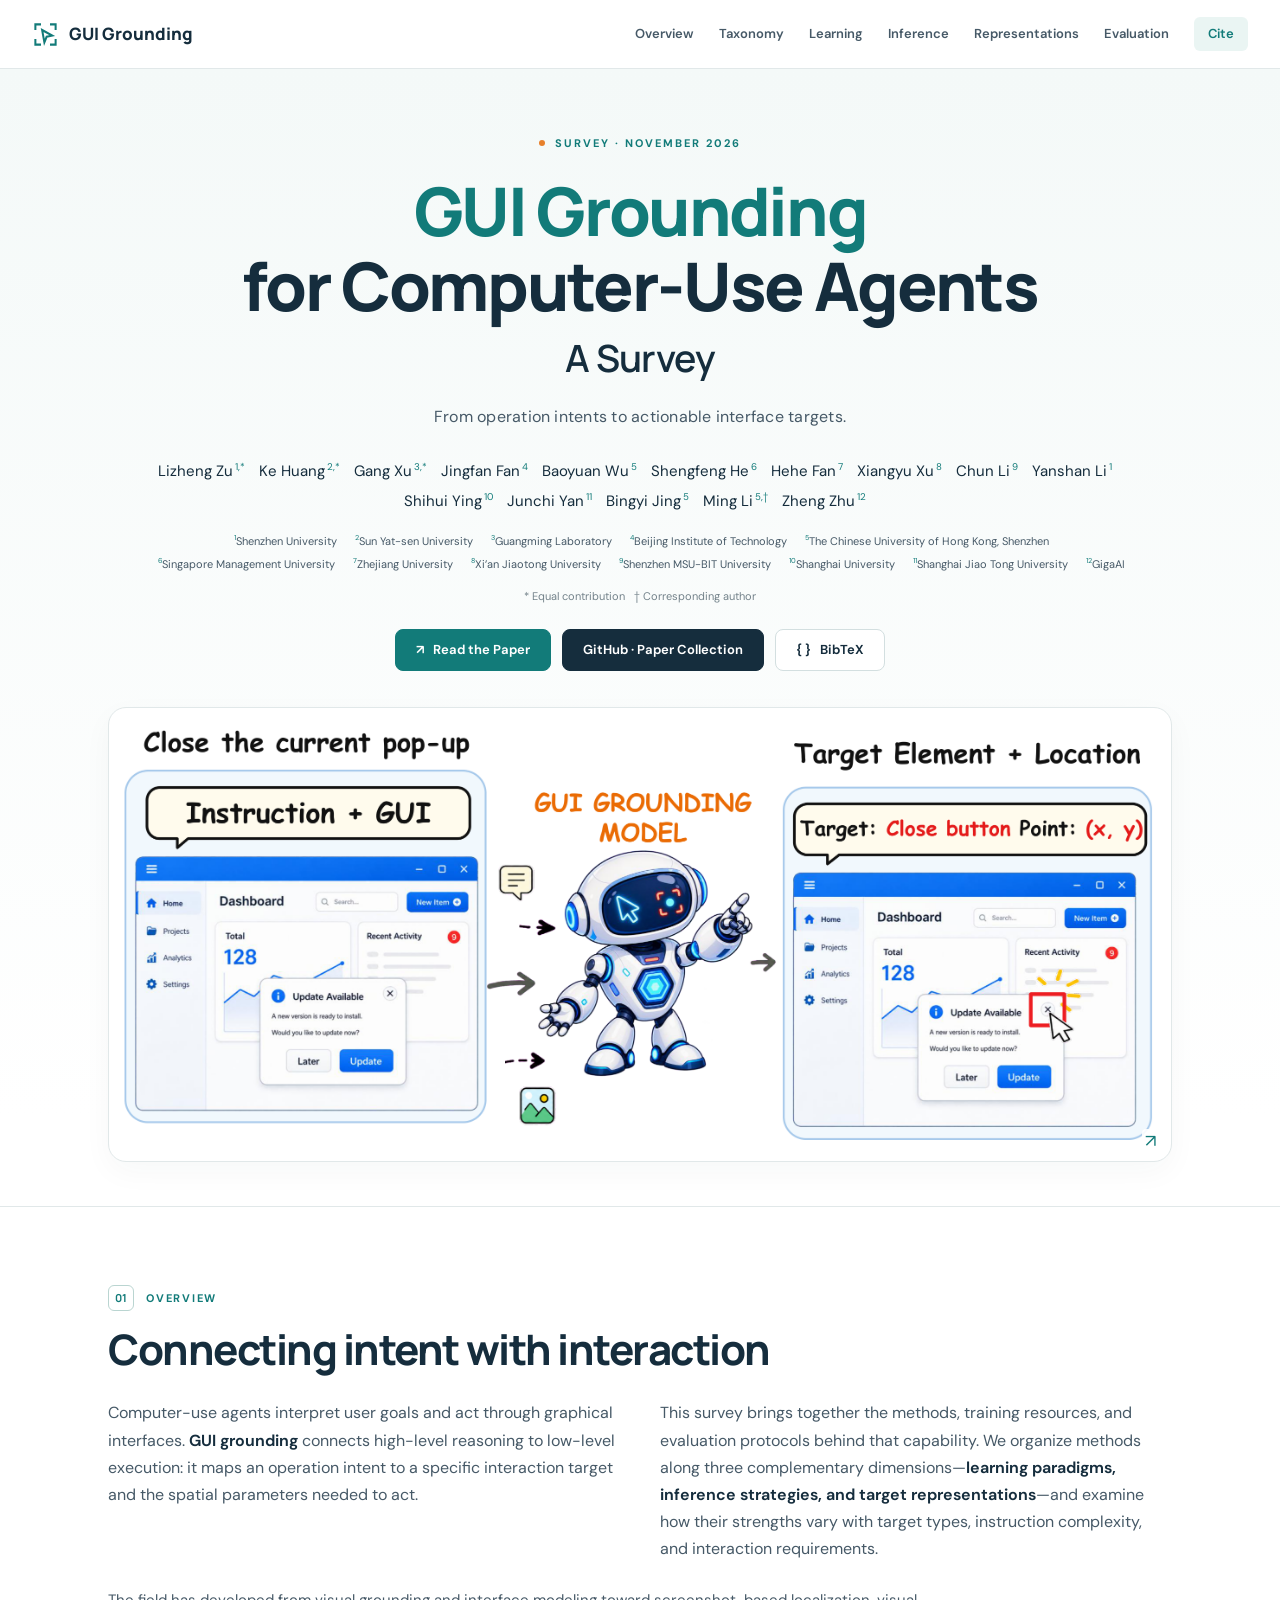
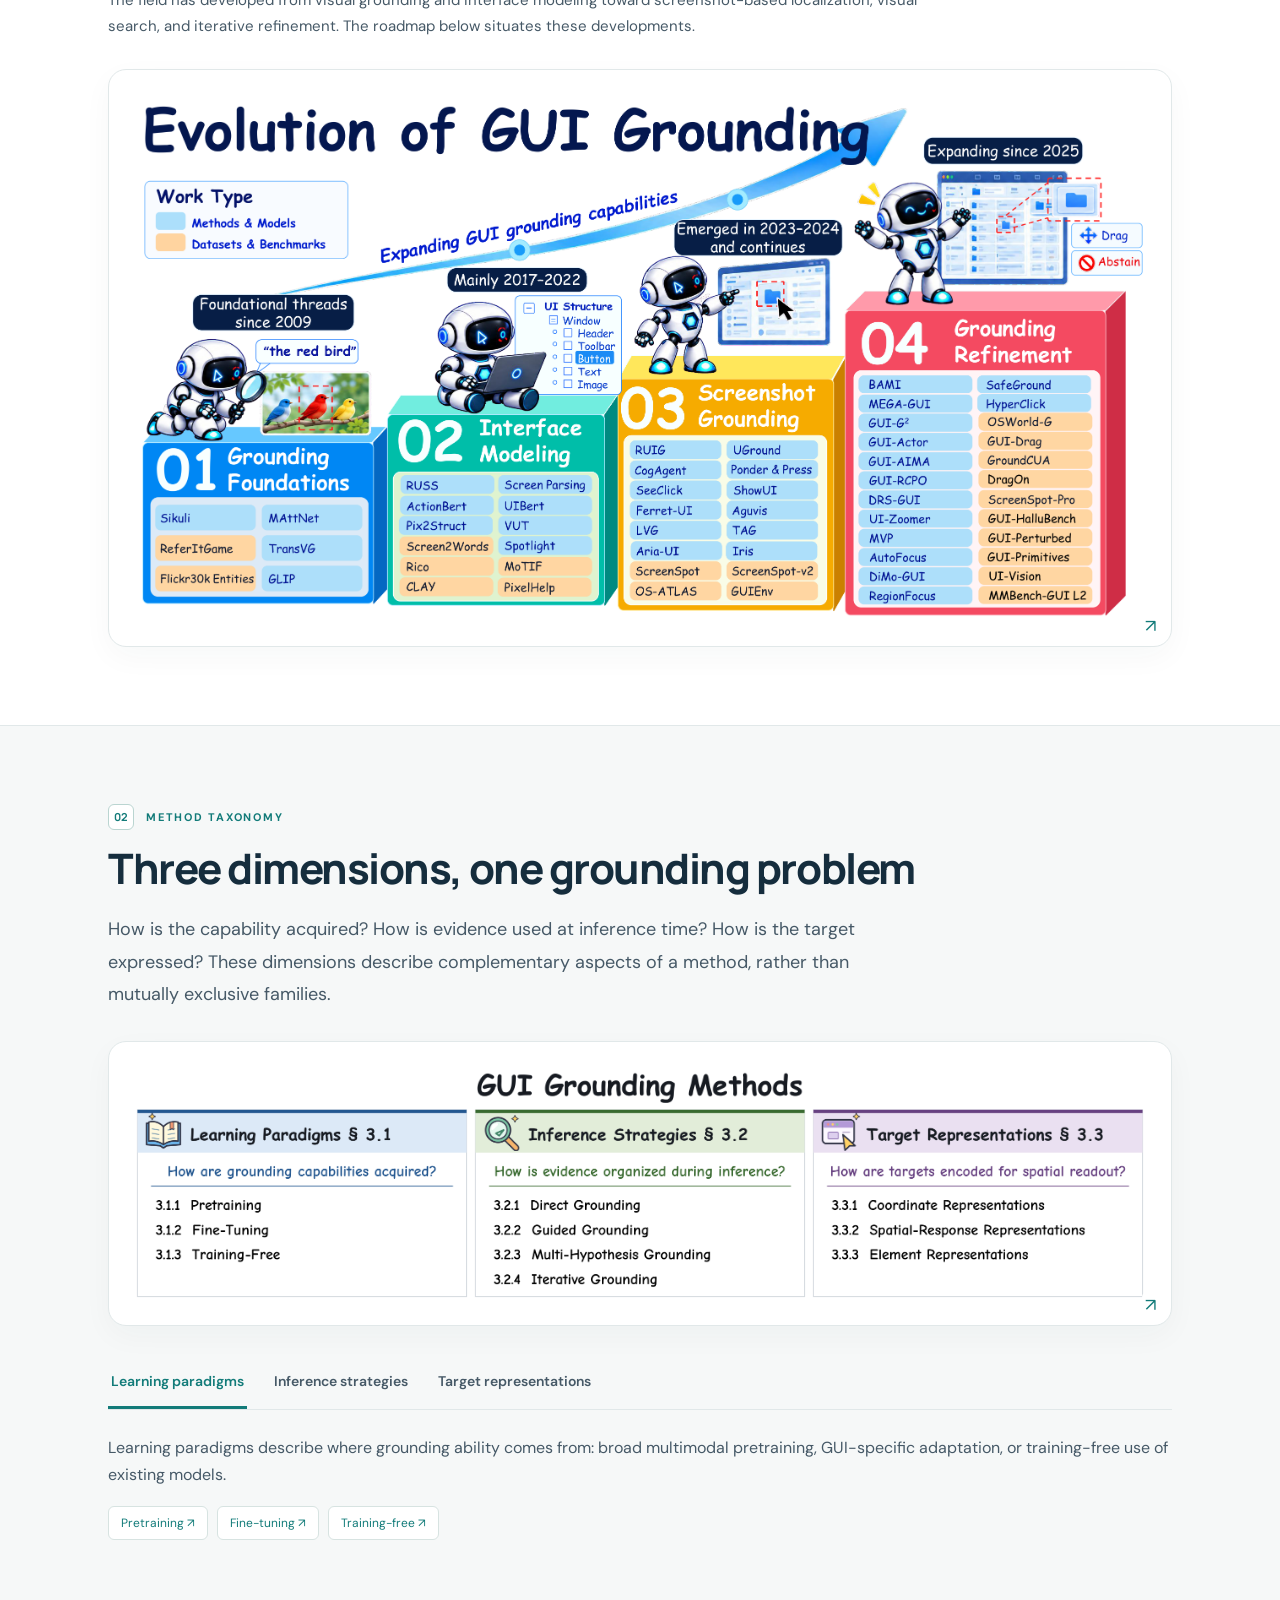
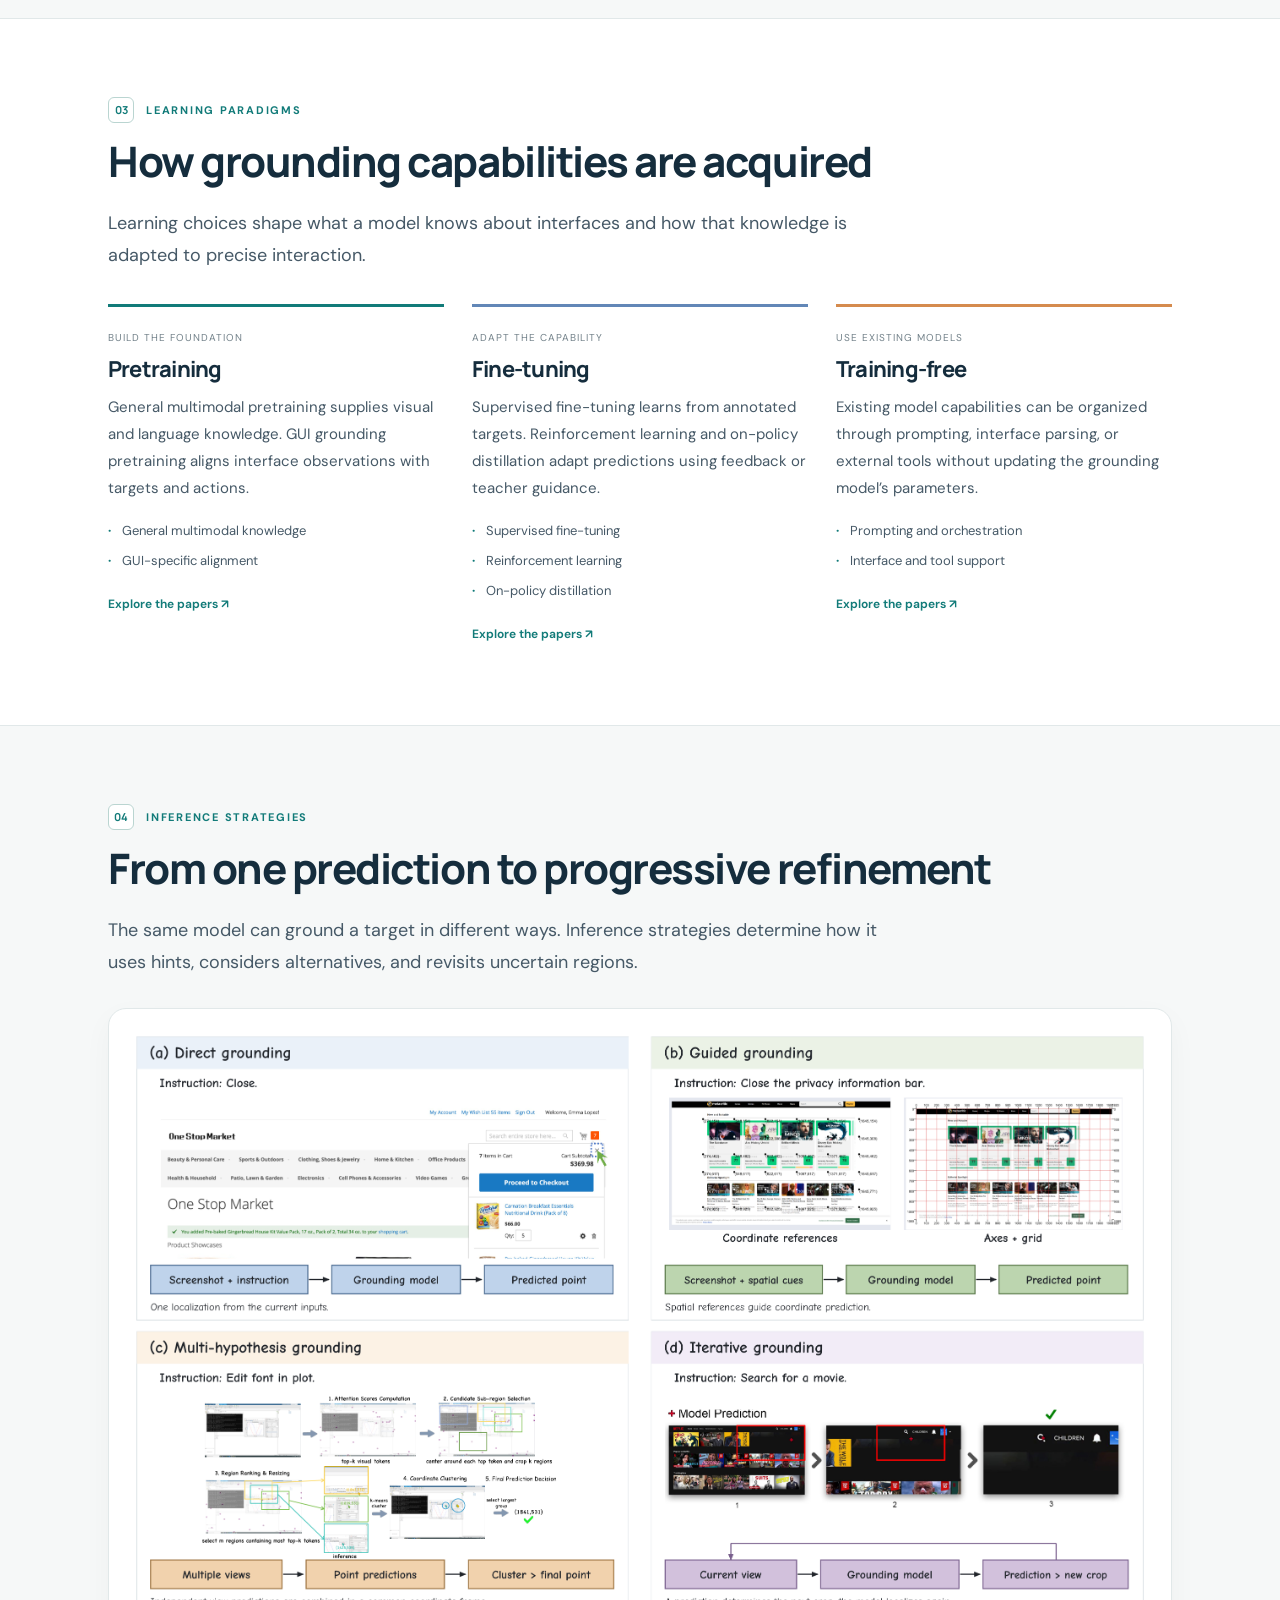
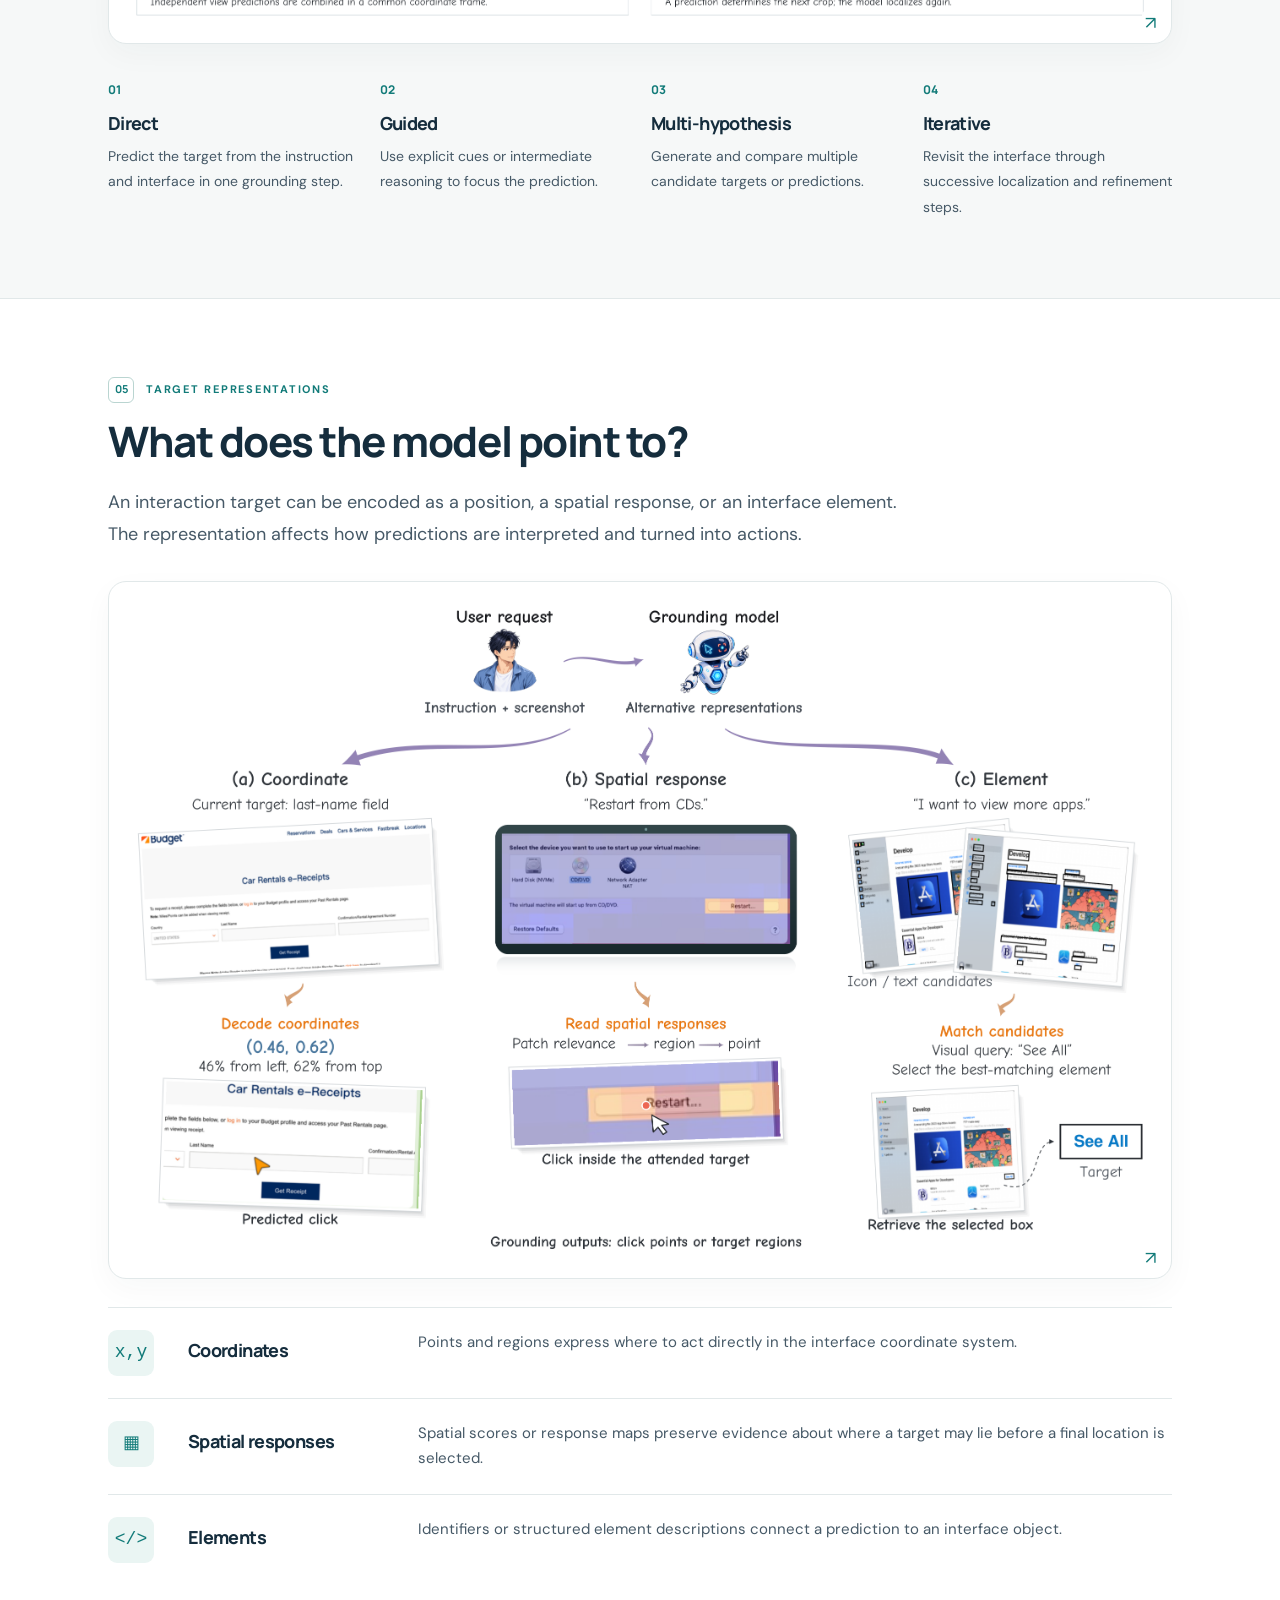
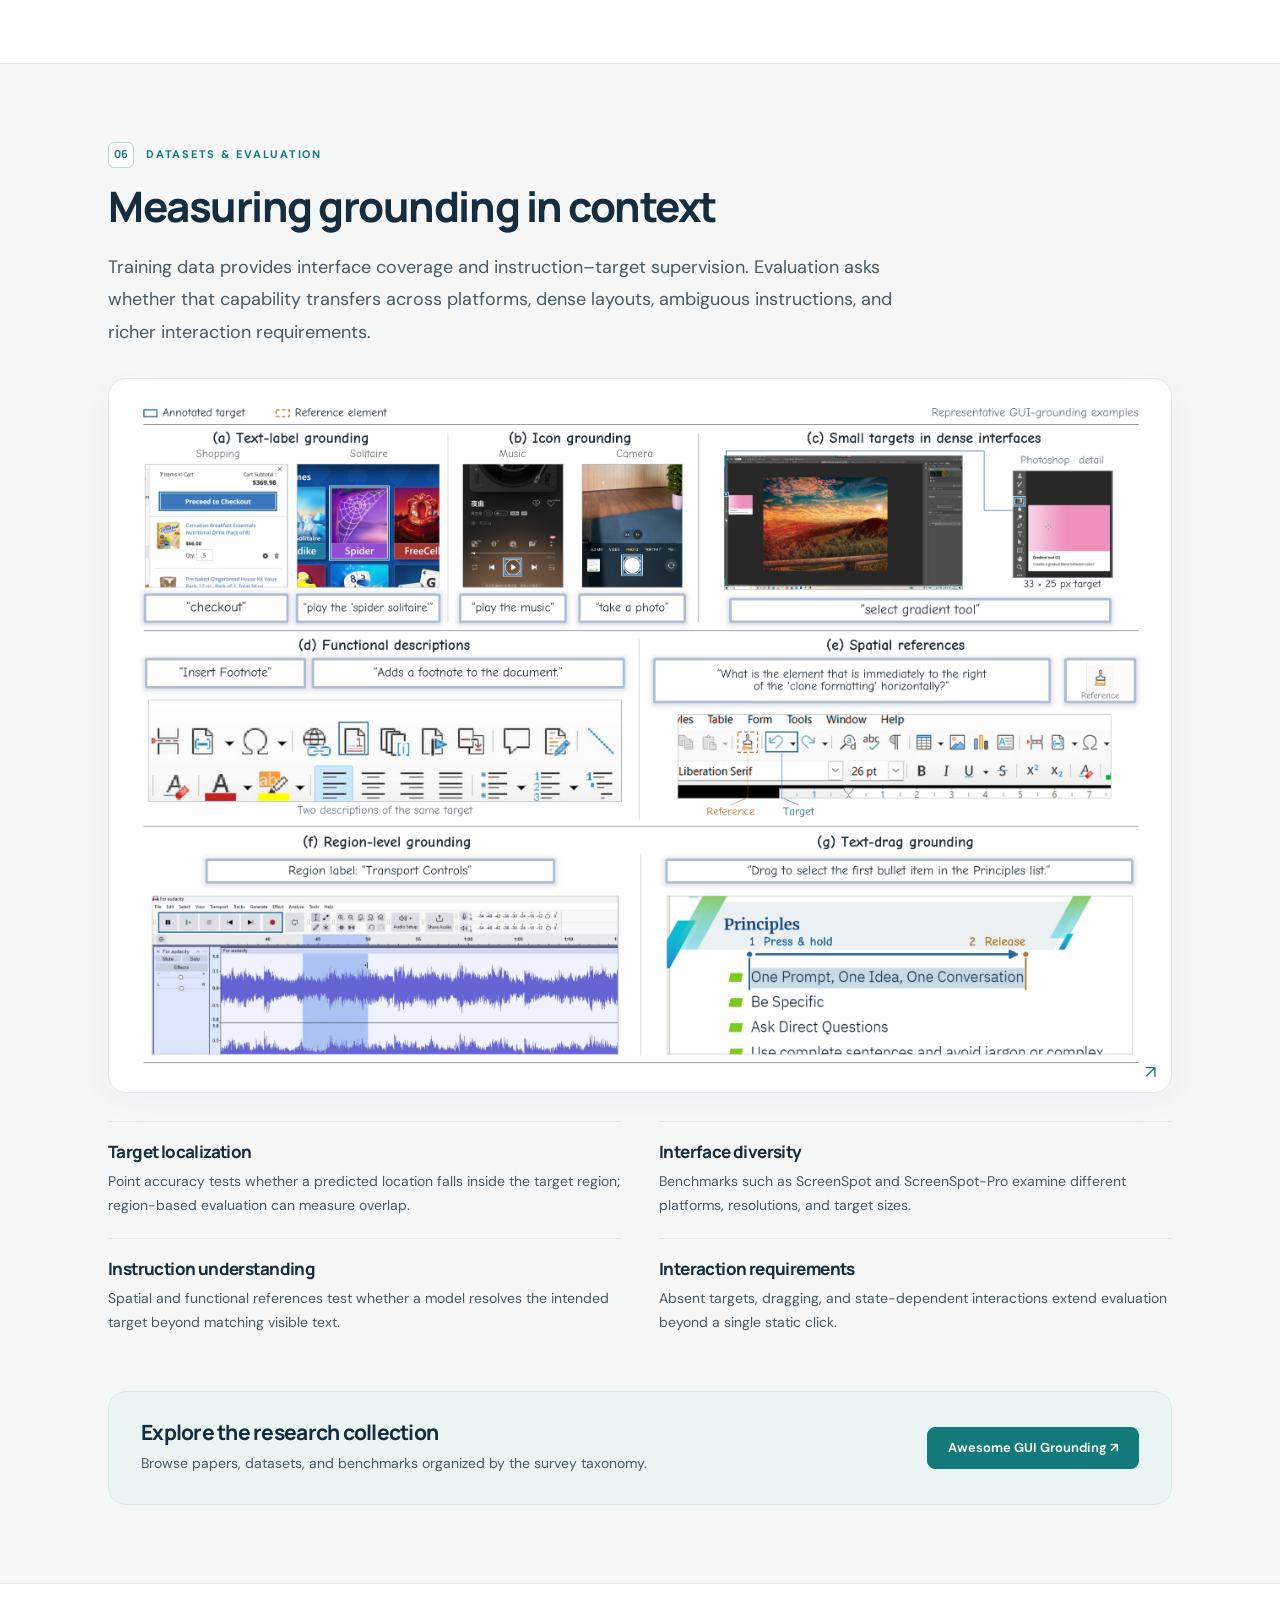
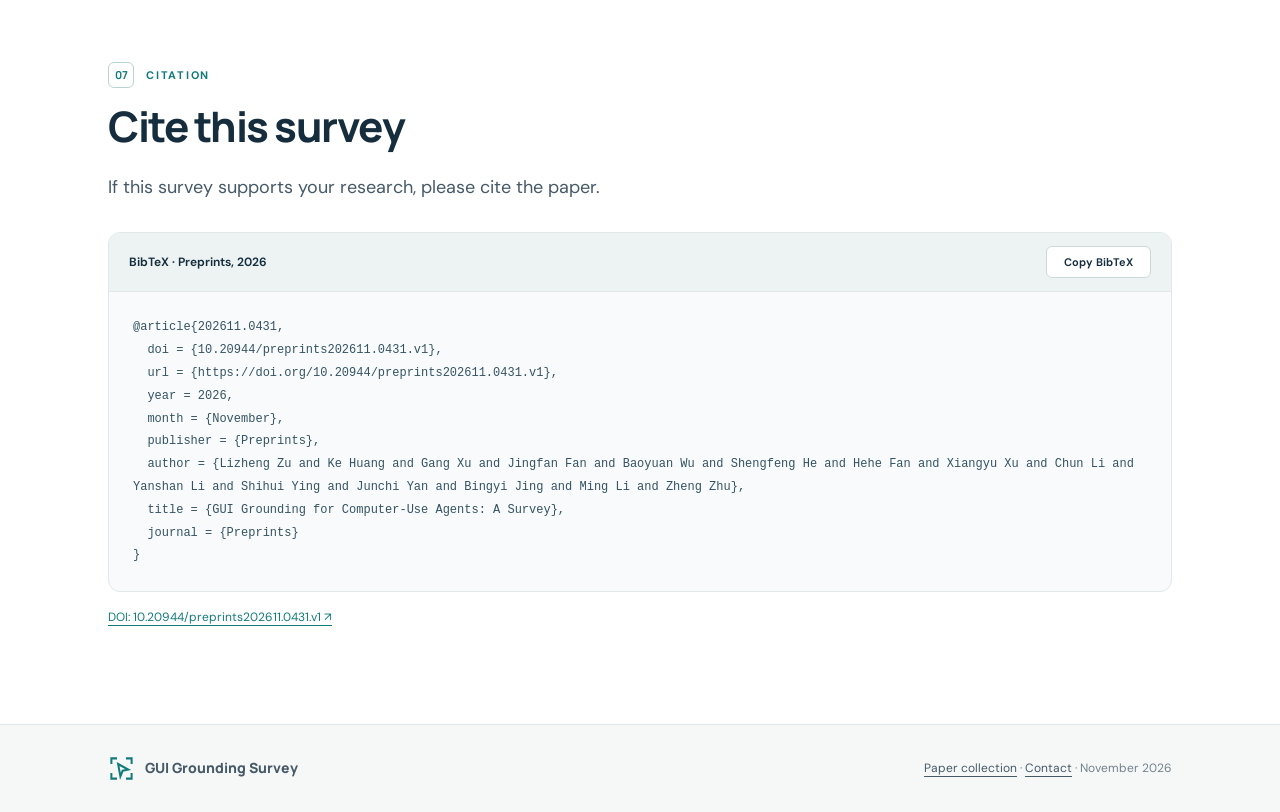
==== index.html @ 91436bd5 "Publish GUI Grounding Survey project website" ====
<!doctype html><html lang="en"><head><meta charset="utf-8"><meta name="viewport" content="width=device-width,initial-scale=1"><title>GUI Grounding for Computer-Use Agents: A Survey</title><meta name="description" content="A survey of GUI grounding: learning paradigms, inference strategies, target representations, datasets, and evaluation."><link rel="canonical" href="https://lz-zu.github.io/gui-grounding/"><meta property="og:title" content="GUI Grounding for Computer-Use Agents: A Survey"><meta property="og:description" content="A survey of GUI grounding: learning paradigms, inference strategies, target representations, datasets, and evaluation."><meta property="og:type" content="website"><meta property="og:url" content="https://lz-zu.github.io/gui-grounding/"><meta property="og:image" content="https://lz-zu.github.io/gui-grounding/assets/overview.png"><meta name="twitter:card" content="summary_large_image"><meta name="theme-color" content="#127b79"><link rel="icon" href="assets/favicon.svg" type="image/svg+xml"><link rel="stylesheet" href="styles.css"><script src="site.js" defer></script></head><body><a class="skip" href="#overview">Skip to content</a><header class="site-header"><div class="nav-wrap"><a class="brand" href="#top"><svg viewBox="0 0 24 24" fill="none" stroke="currentColor" stroke-width="1.8" aria-hidden="true"><path d="M8 3H3v5m13-5h5v5M3 16v5h5m13-5v5h-5"/><path d="m9 8 9 5-5 1-2 5Z"/></svg>GUI Grounding</a><button class="menu-toggle" type="button" aria-label="Open navigation" aria-expanded="false" aria-controls="navigation">☰</button><nav class="nav-links" id="navigation" aria-label="Main navigation"><a href="#overview">Overview</a><a href="#taxonomy">Taxonomy</a><a href="#learning">Learning</a><a href="#inference">Inference</a><a href="#representations">Representations</a><a href="#evaluation">Evaluation</a><a href="#citation" class="cite-link">Cite</a></nav></div></header><main id="top"><section class="hero"><div class="wrap"><div class="eyebrow">Survey · November 2026</div><h1><span class="title-accent">GUI Grounding</span><br>for Computer-Use Agents<span class="survey-line">A Survey</span></h1><p class="subtitle">From operation intents to actionable interface targets.</p><div class="authors"><span class="author">Lizheng Zu<sup>1,*</sup></span> <span class="author">Ke Huang<sup>2,*</sup></span> <span class="author">Gang Xu<sup>3,*</sup></span> <span class="author">Jingfan Fan<sup>4</sup></span> <span class="author">Baoyuan Wu<sup>5</sup></span> <span class="author">Shengfeng He<sup>6</sup></span> <span class="author">Hehe Fan<sup>7</sup></span> <span class="author">Xiangyu Xu<sup>8</sup></span> <span class="author">Chun Li<sup>9</sup></span> <span class="author">Yanshan Li<sup>1</sup></span> <span class="author">Shihui Ying<sup>10</sup></span> <span class="author">Junchi Yan<sup>11</sup></span> <span class="author">Bingyi Jing<sup>5</sup></span> <span class="author">Ming Li<sup>5,†</sup></span> <span class="author">Zheng Zhu<sup>12</sup></span></div><div class="affiliations"><span><sup>1</sup>Shenzhen University</span><span><sup>2</sup>Sun Yat-sen University</span><span><sup>3</sup>Guangming Laboratory</span><span><sup>4</sup>Beijing Institute of Technology</span><span><sup>5</sup>The Chinese University of Hong Kong, Shenzhen</span><span><sup>6</sup>Singapore Management University</span><span><sup>7</sup>Zhejiang University</span><span><sup>8</sup>Xi’an Jiaotong University</span><span><sup>9</sup>Shenzhen MSU-BIT University</span><span><sup>10</sup>Shanghai University</span><span><sup>11</sup>Shanghai Jiao Tong University</span><span><sup>12</sup>GigaAI</span></div><p class="author-notes">* Equal contribution &nbsp; † Corresponding author</p><div class="actions"><a class="button primary" href="paper.html">↗ &nbsp; Read the Paper</a><a class="button" href="https://github.com/OmniAI-Lab-CUHKSZ/Awesome-GUI-Grounding">GitHub · Paper Collection</a><a class="button secondary" href="#citation">{ } &nbsp; BibTeX</a></div><div class="hero-figure"><button class="figure-button" type="button" data-label="What is GUI grounding?" aria-label="Enlarge: What is GUI grounding?"><img src="assets/overview.png" alt="An instruction and a GUI screenshot enter a grounding model, which identifies the close button and predicts its location." width="2400" height="977" fetchpriority="high"></button></div></div></section><section class="section " id="overview"><div class="wrap"><div class="section-kicker"><span>01</span>Overview</div><h2>Connecting intent with interaction</h2><div class="abstract"><p>Computer-use agents interpret user goals and act through graphical interfaces. <strong>GUI grounding</strong> connects high-level reasoning to low-level execution: it maps an operation intent to a specific interaction target and the spatial parameters needed to act.</p><p>This survey brings together the methods, training resources, and evaluation protocols behind that capability. We organize methods along three complementary dimensions—<strong>learning paradigms, inference strategies, and target representations</strong>—and examine how their strengths vary with target types, instruction complexity, and interaction requirements.</p></div><p class="overview-note">The field has developed from visual grounding and interface modeling toward screenshot-based localization, visual search, and iterative refinement. The roadmap below situates these developments.</p><div class="figure"><button class="figure-button" type="button" data-label="Development of GUI grounding" aria-label="Enlarge: Development of GUI grounding"><img src="assets/history-roadmap.png" alt="A roadmap from visual grounding foundations and interface modeling to screenshot grounding and grounding refinement." width="2401" height="1249" loading="lazy"></button></div></div></section><section class="section wash" id="taxonomy"><div class="wrap"><div class="section-kicker"><span>02</span>Method taxonomy</div><h2>Three dimensions, one grounding problem</h2><p class="lead">How is the capability acquired? How is evidence used at inference time? How is the target expressed? These dimensions describe complementary aspects of a method, rather than mutually exclusive families.</p><div class="figure"><button class="figure-button" type="button" data-label="The three-dimensional method taxonomy" aria-label="Enlarge: The three-dimensional method taxonomy"><img src="assets/method-framework.png" alt="The survey framework groups GUI grounding by learning paradigms, inference strategies, and target representations." width="2400" height="557" loading="lazy"></button></div><div class="taxonomy-controls" role="tablist" aria-label="Explore the taxonomy"><button class="taxonomy-tab" type="button" role="tab" id="tab-learn" aria-controls="panel-learn" aria-selected="true" tabindex="0">Learning paradigms</button><button class="taxonomy-tab" type="button" role="tab" id="tab-infer" aria-controls="panel-infer" aria-selected="false" tabindex="-1">Inference strategies</button><button class="taxonomy-tab" type="button" role="tab" id="tab-target" aria-controls="panel-target" aria-selected="false" tabindex="-1">Target representations</button></div><div class="taxonomy-panel" id="panel-learn" role="tabpanel" aria-labelledby="tab-learn" tabindex="0"><p>Learning paradigms describe where grounding ability comes from: broad multimodal pretraining, GUI-specific adaptation, or training-free use of existing models.</p><div class="category-links"><a href="#learning">Pretraining ↗</a><a href="#learning">Fine-tuning ↗</a><a href="#learning">Training-free ↗</a></div></div><div class="taxonomy-panel" id="panel-infer" role="tabpanel" aria-labelledby="tab-infer" tabindex="0" hidden><p>Inference strategies describe how a model organizes evidence and search, from a single prediction to guided reasoning, competing candidates, and repeated refinement.</p><div class="category-links"><a href="#inference">Direct ↗</a><a href="#inference">Guided ↗</a><a href="#inference">Multi-hypothesis ↗</a><a href="#inference">Iterative ↗</a></div></div><div class="taxonomy-panel" id="panel-target" role="tabpanel" aria-labelledby="tab-target" tabindex="0" hidden><p>Target representations describe the form of the result: explicit coordinates, spatial responses over the interface, or identifiable interface elements.</p><div class="category-links"><a href="#representations">Coordinates ↗</a><a href="#representations">Spatial responses ↗</a><a href="#representations">Elements ↗</a></div></div></div></section><section class="section " id="learning"><div class="wrap"><div class="section-kicker"><span>03</span>Learning paradigms</div><h2>How grounding capabilities are acquired</h2><p class="lead">Learning choices shape what a model knows about interfaces and how that knowledge is adapted to precise interaction.</p><div class="learning-grid"><article class="learning-column"><div class="micro">Build the foundation</div><h3>Pretraining</h3><p>General multimodal pretraining supplies visual and language knowledge. GUI grounding pretraining aligns interface observations with targets and actions.</p><ul><li>General multimodal knowledge</li><li>GUI-specific alignment</li></ul><a href="https://github.com/OmniAI-Lab-CUHKSZ/Awesome-GUI-Grounding#gui-grounding-pretraining">Explore the papers ↗</a></article><article class="learning-column"><div class="micro">Adapt the capability</div><h3>Fine-tuning</h3><p>Supervised fine-tuning learns from annotated targets. Reinforcement learning and on-policy distillation adapt predictions using feedback or teacher guidance.</p><ul><li>Supervised fine-tuning</li><li>Reinforcement learning</li><li>On-policy distillation</li></ul><a href="https://github.com/OmniAI-Lab-CUHKSZ/Awesome-GUI-Grounding#supervised-fine-tuning">Explore the papers ↗</a></article><article class="learning-column"><div class="micro">Use existing models</div><h3>Training-free</h3><p>Existing model capabilities can be organized through prompting, interface parsing, or external tools without updating the grounding model’s parameters.</p><ul><li>Prompting and orchestration</li><li>Interface and tool support</li></ul><a href="https://github.com/OmniAI-Lab-CUHKSZ/Awesome-GUI-Grounding#training-free">Explore the papers ↗</a></article></div></div></section><section class="section wash" id="inference"><div class="wrap"><div class="section-kicker"><span>04</span>Inference strategies</div><h2>From one prediction to progressive refinement</h2><p class="lead">The same model can ground a target in different ways. Inference strategies determine how it uses hints, considers alternatives, and revisits uncertain regions.</p><div class="figure"><button class="figure-button" type="button" data-label="Four inference strategies" aria-label="Enlarge: Four inference strategies"><img src="assets/inference-strategies.png" alt="Illustrations of direct, guided, multi-hypothesis, and iterative GUI grounding." width="2401" height="1386" loading="lazy"></button></div><div class="strategy-list"><article class="strategy"><span class="number">01</span><h3>Direct</h3><p>Predict the target from the instruction and interface in one grounding step.</p></article><article class="strategy"><span class="number">02</span><h3>Guided</h3><p>Use explicit cues or intermediate reasoning to focus the prediction.</p></article><article class="strategy"><span class="number">03</span><h3>Multi-hypothesis</h3><p>Generate and compare multiple candidate targets or predictions.</p></article><article class="strategy"><span class="number">04</span><h3>Iterative</h3><p>Revisit the interface through successive localization and refinement steps.</p></article></div></div></section><section class="section " id="representations"><div class="wrap"><div class="section-kicker"><span>05</span>Target representations</div><h2>What does the model point to?</h2><p class="lead">An interaction target can be encoded as a position, a spatial response, or an interface element. The representation affects how predictions are interpreted and turned into actions.</p><div class="figure"><button class="figure-button" type="button" data-label="Three target representations" aria-label="Enlarge: Three target representations"><img src="assets/target-representations.png" alt="Coordinate representations, spatial-response representations, and element representations for GUI interaction targets." width="2401" height="1534" loading="lazy"></button></div><div class="representation-list"><article class="representation-row"><span class="symbol" aria-hidden="true">x,y</span><h3>Coordinates</h3><p>Points and regions express where to act directly in the interface coordinate system.</p></article><article class="representation-row"><span class="symbol" aria-hidden="true">▦</span><h3>Spatial responses</h3><p>Spatial scores or response maps preserve evidence about where a target may lie before a final location is selected.</p></article><article class="representation-row"><span class="symbol" aria-hidden="true">&lt;/&gt;</span><h3>Elements</h3><p>Identifiers or structured element descriptions connect a prediction to an interface object.</p></article></div></div></section><section class="section wash" id="evaluation"><div class="wrap"><div class="section-kicker"><span>06</span>Datasets & evaluation</div><h2>Measuring grounding in context</h2><p class="lead">Training data provides interface coverage and instruction–target supervision. Evaluation asks whether that capability transfers across platforms, dense layouts, ambiguous instructions, and richer interaction requirements.</p><div class="figure"><button class="figure-button" type="button" data-label="GUI grounding data and evaluation" aria-label="Enlarge: GUI grounding data and evaluation"><img src="assets/benchmarks.png" alt="An overview of GUI grounding datasets and benchmarks across interface platforms and evaluation tasks." width="2401" height="1574" loading="lazy"></button></div><div class="metrics"><article class="metric"><h3>Target localization</h3><p>Point accuracy tests whether a predicted location falls inside the target region; region-based evaluation can measure overlap.</p></article><article class="metric"><h3>Interface diversity</h3><p>Benchmarks such as ScreenSpot and ScreenSpot-Pro examine different platforms, resolutions, and target sizes.</p></article><article class="metric"><h3>Instruction understanding</h3><p>Spatial and functional references test whether a model resolves the intended target beyond matching visible text.</p></article><article class="metric"><h3>Interaction requirements</h3><p>Absent targets, dragging, and state-dependent interactions extend evaluation beyond a single static click.</p></article></div><div class="resource-strip"><div><h3>Explore the research collection</h3><p>Browse papers, datasets, and benchmarks organized by the survey taxonomy.</p></div><a class="button primary" href="https://github.com/OmniAI-Lab-CUHKSZ/Awesome-GUI-Grounding">Awesome GUI Grounding ↗</a></div></div></section><section class="section " id="citation"><div class="wrap"><div class="section-kicker"><span>07</span>Citation</div><h2>Cite this survey</h2><p class="lead">If this survey supports your research, please cite the paper.</p><div class="citation-box"><div class="citation-top"><span>BibTeX · Preprints, 2026</span><button class="copy-button" type="button" aria-live="polite">Copy BibTeX</button></div><pre id="bibtex">@article{202611.0431,
  doi = {10.20944/preprints202611.0431.v1},
  url = {https://doi.org/10.20944/preprints202611.0431.v1},
  year = 2026,
  month = {November},
  publisher = {Preprints},
  author = {Lizheng Zu and Ke Huang and Gang Xu and Jingfan Fan and Baoyuan Wu and Shengfeng He and Hehe Fan and Xiangyu Xu and Chun Li and Yanshan Li and Shihui Ying and Junchi Yan and Bingyi Jing and Ming Li and Zheng Zhu},
  title = {GUI Grounding for Computer-Use Agents: A Survey},
  journal = {Preprints}
}</pre></div><p class="citation-foot"><a href="https://doi.org/10.20944/preprints202611.0431.v1">DOI: 10.20944/preprints202611.0431.v1 ↗</a></p></div></section></main><footer class="site-footer"><div class="wrap footer-row"><a class="brand" href="#top"><svg viewBox="0 0 24 24" fill="none" stroke="currentColor" stroke-width="1.8" aria-hidden="true"><path d="M8 3H3v5m13-5h5v5M3 16v5h5m13-5v5h-5"/><path d="m9 8 9 5-5 1-2 5Z"/></svg>GUI Grounding Survey</a><p><a href="https://github.com/OmniAI-Lab-CUHKSZ/Awesome-GUI-Grounding">Paper collection</a> · <a href="mailto:minglisai@cuhk.edu.cn">Contact</a> · November 2026</p></div></footer><dialog class="lightbox" aria-labelledby="figure-label"><div class="lightbox-bar"><span class="lightbox-label" id="figure-label"></span><button class="lightbox-close" type="button" aria-label="Close figure">×</button></div><img alt=""></dialog></body></html>
---- styles.css ----
@import url('https://fonts.googleapis.com/css2?family=DM+Sans:wght@400;450;500;550;600;650;700&family=Manrope:wght@400;500;600;650;700;750;800&display=swap');
:root{--ink:#152d3d;--body:#465967;--muted:#73828a;--paper:#fff;--wash:#f6f8f8;--line:#e1e8e9;--teal:#127b79;--teal-light:#eaf5f3;--orange:#e7802b;--radius:18px;--max:1120px;font-family:'DM Sans',sans-serif;color:var(--ink);background:var(--paper);font-synthesis:none;scroll-behavior:smooth;scroll-padding-top:100px}
*{box-sizing:border-box}body{margin:0;font-size:17px;line-height:1.7}a{color:var(--teal);text-underline-offset:4px}a:hover{color:#0b5654}button,a,input{touch-action:manipulation}button{font:inherit;cursor:pointer}button:focus-visible,a:focus-visible,summary:focus-visible{outline:3px solid var(--orange);outline-offset:5px}img{max-width:100%;height:auto;display:block}h1,h2,h3,h4{font-family:Manrope,sans-serif;line-height:1.2;letter-spacing:-.035em;color:var(--ink);margin:0}h2{font-size:clamp(30px,3.5vw,42px);font-weight:750}h3{font-size:22px;font-weight:750}p{margin:0 0 18px}sup{font-size:.65em;vertical-align:super;color:var(--teal);margin-left:2px}.wrap{max-width:var(--max);margin:auto;padding-inline:28px}.skip{position:fixed;left:16px;top:-100px;z-index:100;background:white;padding:10px 18px}.skip:focus{top:16px}
.site-header{position:sticky;top:0;z-index:20;background:rgba(255,255,255,.96);border-bottom:1px solid var(--line);backdrop-filter:blur(14px)}.nav-wrap{display:flex;align-items:center;justify-content:space-between;gap:24px;max-width:1360px;margin:auto;padding:17px 32px}.brand{display:inline-flex;align-items:center;gap:10px;color:var(--ink);text-decoration:none;font-family:Manrope,sans-serif;font-weight:800;font-size:17px;white-space:nowrap}.brand svg{width:27px;height:27px;color:var(--teal)}.nav-links{display:flex;gap:25px;align-items:center}.nav-links a{text-decoration:none;font-size:13px;font-weight:600;color:var(--body)}.nav-links a:hover,.nav-links a[aria-current="location"]{color:var(--teal)}.nav-links .cite-link{background:var(--teal-light);padding:6px 14px;border-radius:6px}.menu-toggle{display:none;border:0;background:transparent;color:var(--ink);padding:6px 10px;font-size:22px}
.hero{text-align:center;padding:65px 0 44px;position:relative;background:linear-gradient(180deg,#f4f9f8 0%,white 92%)}.eyebrow{font-size:11px;letter-spacing:.18em;font-weight:700;text-transform:uppercase;color:var(--teal);display:flex;align-items:center;justify-content:center;gap:10px;margin-bottom:20px}.eyebrow:before{content:'';height:6px;width:6px;border-radius:50%;background:var(--orange)}h1{font-size:clamp(39px,5.6vw,67px);font-weight:800;max-width:1050px;margin:auto;line-height:1.13}h1 .title-accent{color:var(--teal)}h1 .survey-line{display:block;font-size:.56em;font-weight:600;letter-spacing:-.025em;margin-top:13px}.subtitle{color:var(--body);font-size:16px;margin:23px 0 26px;letter-spacing:.015em}.authors{max-width:1020px;margin:0 auto 15px;line-height:2;font-size:15px}.author{display:inline-block;white-space:nowrap;margin-right:10px}.author a{color:var(--ink);text-decoration:none;border-bottom:1px solid #b8d5d0}.affiliations{max-width:980px;margin:auto;display:flex;flex-wrap:wrap;justify-content:center;gap:2px 16px;font-size:11px;line-height:1.9;color:var(--body)}.affiliations span{white-space:nowrap}.author-notes{font-size:11px;color:var(--muted);margin:12px 0 24px}.actions{display:flex;flex-wrap:wrap;gap:11px;justify-content:center}.button{display:inline-flex;align-items:center;justify-content:center;gap:9px;text-decoration:none;font-size:13px;font-weight:650;padding:11px 20px;background:var(--ink);color:white;border:1px solid var(--ink);border-radius:8px;line-height:1.4;transition:background .15s,transform .15s}.button:hover{background:#25495e;color:white;transform:translateY(-2px)}.button.primary{background:var(--teal);border-color:var(--teal)}.button.primary:hover{background:#0b6260}.button.secondary{color:var(--ink);background:white;border-color:#d3dfe0}.button.secondary:hover{background:var(--wash)}.button svg{height:16px;width:16px}.hero-figure{margin:36px auto 0;max-width:1064px}.hero-figure .figure-button{padding:15px 12px}.figure-button{background:white;border:1px solid var(--line);border-radius:var(--radius);display:block;width:100%;padding:24px;position:relative;box-shadow:0 10px 30px rgba(17,47,57,.035);cursor:zoom-in}.figure-button:hover{border-color:#9fc8c3}.figure-button:after{content:'↗';position:absolute;bottom:8px;right:12px;font-size:18px;line-height:1;color:var(--teal);background:rgba(255,255,255,.9);border-radius:4px;padding:3px}.figure{margin:30px 0 0}.section{padding:78px 0;border-top:1px solid var(--line)}.section.wash{background:var(--wash)}.section-kicker{color:var(--teal);text-transform:uppercase;font-size:11px;letter-spacing:.16em;font-weight:700;display:flex;align-items:center;gap:12px;margin-bottom:13px}.section-kicker span{font-family:Manrope,sans-serif;border:1px solid #bad5d1;display:inline-flex;width:26px;height:26px;align-items:center;justify-content:center;border-radius:6px;letter-spacing:0;background:white}.lead{font-size:18px;line-height:1.8;color:var(--body);max-width:810px;margin-top:20px}.section-head{display:flex;justify-content:space-between;align-items:end;gap:28px}.section-head .text-link{white-space:nowrap;font-size:13px}.abstract{columns:2;column-gap:40px;color:var(--body);margin-top:25px;font-size:16px;text-align:left}.abstract p{margin:0 0 16px}.abstract strong{color:var(--ink);font-weight:650}.overview-note{color:var(--body);font-size:15px;margin-top:26px;max-width:830px}
.taxonomy-controls{display:flex;border-bottom:1px solid var(--line);margin-top:32px;gap:24px}.taxonomy-tab{font-size:14px;background:transparent;border:0;border-bottom:3px solid transparent;padding:12px 3px;color:var(--body);font-weight:600}.taxonomy-tab[aria-selected="true"]{color:var(--teal);border-color:var(--teal)}.taxonomy-panel{padding:24px 0 0}.taxonomy-panel[hidden]{display:none}.taxonomy-panel p{color:var(--body);font-size:16px}.category-links{display:flex;gap:9px;flex-wrap:wrap}.category-links a{border:1px solid #d7e3e1;border-radius:6px;background:white;padding:6px 12px;font-size:12px;text-decoration:none;color:var(--teal)}.category-links a:hover{background:var(--teal-light)}.learning-grid{display:grid;grid-template-columns:repeat(3,1fr);gap:28px;margin-top:32px}.learning-column{border-top:3px solid var(--teal);padding-top:22px}.learning-column:nth-child(2){border-color:#6287b7}.learning-column:nth-child(3){border-color:#d58b4e}.learning-column .micro{color:var(--muted);font-size:10px;letter-spacing:.1em;text-transform:uppercase;margin-bottom:10px}.learning-column h3{font-size:22px;margin-bottom:12px}.learning-column p{font-size:15px;color:var(--body);line-height:1.8}.learning-column ul{list-style:none;padding:0;margin:16px 0;font-size:13px;color:var(--body)}.learning-column li{margin-top:8px;padding-left:14px;position:relative}.learning-column li:before{content:'·';color:var(--teal);position:absolute;left:0;font-weight:700}.learning-column a{font-size:12px;text-decoration:none;font-weight:650}.strategy-list{display:grid;grid-template-columns:repeat(4,1fr);gap:22px;margin-top:30px}.strategy .number{font-family:Manrope,sans-serif;color:var(--teal);font-size:12px;font-weight:750}.strategy h3{font-size:18px;margin:10px 0}.strategy p{color:var(--body);font-size:14px;line-height:1.8;margin:0}.representation-list{margin-top:28px}.representation-row{display:grid;grid-template-columns:60px 210px 1fr;gap:20px;border-top:1px solid var(--line);padding:22px 0;align-items:start}.representation-row .symbol{font-family:monospace;font-size:18px;color:var(--teal);background:var(--teal-light);border-radius:9px;width:46px;height:46px;display:grid;place-items:center}.representation-row h3{font-size:18px;padding-top:10px}.representation-row p{color:var(--body);font-size:15px;margin:0}.metrics{display:grid;grid-template-columns:1fr 1fr;gap:0 38px;margin-top:28px}.metric{border-top:1px solid var(--line);padding:20px 0}.metric h3{font-size:17px;margin:0 0 8px}.metric p{font-size:14px;color:var(--body);margin:0}.resource-strip{display:flex;align-items:center;justify-content:space-between;gap:28px;background:var(--teal-light);border:1px solid #d6e8e4;border-radius:var(--radius);padding:28px 32px;margin-top:36px}.resource-strip h3{font-size:21px}.resource-strip p{font-size:14px;color:var(--body);margin:7px 0 0}.resource-strip .button{white-space:nowrap}
.citation-box{border:1px solid var(--line);border-radius:12px;overflow:hidden;margin-top:28px;background:#f8fafb}.citation-top{display:flex;justify-content:space-between;align-items:center;padding:13px 20px;background:#edf3f3;border-bottom:1px solid var(--line);font-size:12px;font-weight:650}.copy-button{display:inline-flex;gap:6px;border:1px solid #cbd9d9;background:white;color:var(--ink);border-radius:6px;padding:6px 11px;font-size:11px;min-width:105px;justify-content:center}.citation-box pre{font-size:12px;line-height:1.9;padding:24px;overflow:auto;margin:0;tab-size:2;color:#355363;white-space:pre-wrap;overflow-wrap:anywhere}.citation-foot{font-size:12px;color:var(--muted);margin-top:15px}.site-footer{padding:30px 0;background:var(--wash);border-top:1px solid var(--line);font-size:12px;color:var(--muted)}.footer-row{display:flex;justify-content:space-between;gap:22px;align-items:center}.footer-row .brand{font-size:14px}.footer-row p{margin:0}.footer-row a{color:var(--body)}
.lightbox{border:0;padding:0;max-width:96vw;max-height:95vh;width:max-content;background:white;border-radius:12px;box-shadow:0 24px 100px #0005}.lightbox::backdrop{background:#102530d9;backdrop-filter:blur(5px)}.lightbox-bar{display:flex;justify-content:space-between;align-items:center;gap:20px;padding:12px 18px;position:sticky;top:0;background:white;border-bottom:1px solid var(--line);z-index:1}.lightbox-label{font-size:12px;font-weight:650}.lightbox-close{border:0;background:var(--wash);border-radius:5px;font-size:20px;line-height:1;padding:8px 11px}.lightbox img{max-width:90vw;max-height:none;padding:20px}.reader-body{height:100dvh;display:flex;flex-direction:column;overflow:hidden}.reader-header{display:flex;align-items:center;justify-content:space-between;gap:16px;padding:13px 24px;border-bottom:1px solid var(--line);flex-shrink:0}.reader-actions{display:flex;gap:10px}.reader-header .button{font-size:11px;padding:8px 12px}.pdf-frame{width:100%;flex:1;border:0;background:#525659}.reader-intro{font-size:12px;color:var(--body);margin:0;padding:8px 24px;background:var(--wash)}
@media(min-width:1450px){.hero{padding-top:72px}.hero-figure{margin-top:44px}}
@media(max-width:1050px){.nav-wrap{padding-inline:22px;gap:16px}.nav-links{gap:15px}.nav-links a{font-size:11px}.brand{font-size:15px}.authors{font-size:14px}.strategy-list{gap:17px}.representation-row{grid-template-columns:50px 180px 1fr}}
@media(max-width:760px){:root{scroll-padding-top:80px}.wrap{padding-inline:21px}.nav-wrap{padding:12px 20px}.brand{font-size:15px}.menu-toggle{display:block}.nav-links{display:none;position:absolute;top:58px;left:0;right:0;background:white;border-bottom:1px solid var(--line);padding:16px 24px;flex-wrap:wrap;gap:17px 24px;box-shadow:0 10px 15px #203a4010}.nav-links.open{display:flex}.nav-links a{font-size:13px}.hero{padding:42px 0 35px}h1{font-size:42px}.subtitle{font-size:13px;margin:18px 0 20px}.authors{font-size:12px;line-height:2}.author{margin-right:6px}.affiliations{font-size:9px;gap:2px 9px}.author-notes{font-size:10px}.hero-figure{margin-top:28px}.hero-figure .figure-button{padding:8px}.button{padding:11px 14px;font-size:12px}.section{padding:48px 0}.lead{font-size:16px;line-height:1.8}.section-head{display:block}.section-head .text-link{display:inline-block;margin-top:16px}.abstract{columns:1;font-size:15px}.figure-button{padding:12px;border-radius:10px}.figure{margin-top:24px}.learning-grid{grid-template-columns:1fr;gap:26px}.learning-column{padding-top:18px}.learning-column h3{font-size:21px}.learning-column ul{display:flex;flex-wrap:wrap;gap:3px 15px}.taxonomy-controls{gap:13px}.taxonomy-tab{font-size:12px;line-height:1.5;flex:1;padding-inline:0}.strategy-list{grid-template-columns:1fr 1fr;gap:25px 22px}.representation-row{grid-template-columns:44px 1fr;gap:8px 15px}.representation-row h3{padding-top:8px}.representation-row p{grid-column:2}.representation-row .symbol{width:40px;height:40px}.metrics{gap:0 23px}.resource-strip{padding:23px;display:block}.resource-strip .button{margin-top:18px}.citation-box pre{font-size:10px;padding:18px}.footer-row{flex-direction:column;text-align:center;gap:15px}.reader-header{padding:12px 14px}.reader-header .brand{font-size:12px}.reader-header .brand svg{display:none}.reader-header .button{font-size:10px;padding:7px 9px}.reader-intro{padding:8px 14px;font-size:11px}}
@media(max-width:380px){h1{font-size:35px}.actions{gap:7px}.actions .button{padding:10px 11px;font-size:11px}.metrics{grid-template-columns:1fr}.affiliations span{white-space:normal}}
@media(prefers-reduced-motion:reduce){:root{scroll-behavior:auto}*{transition:none!important}}
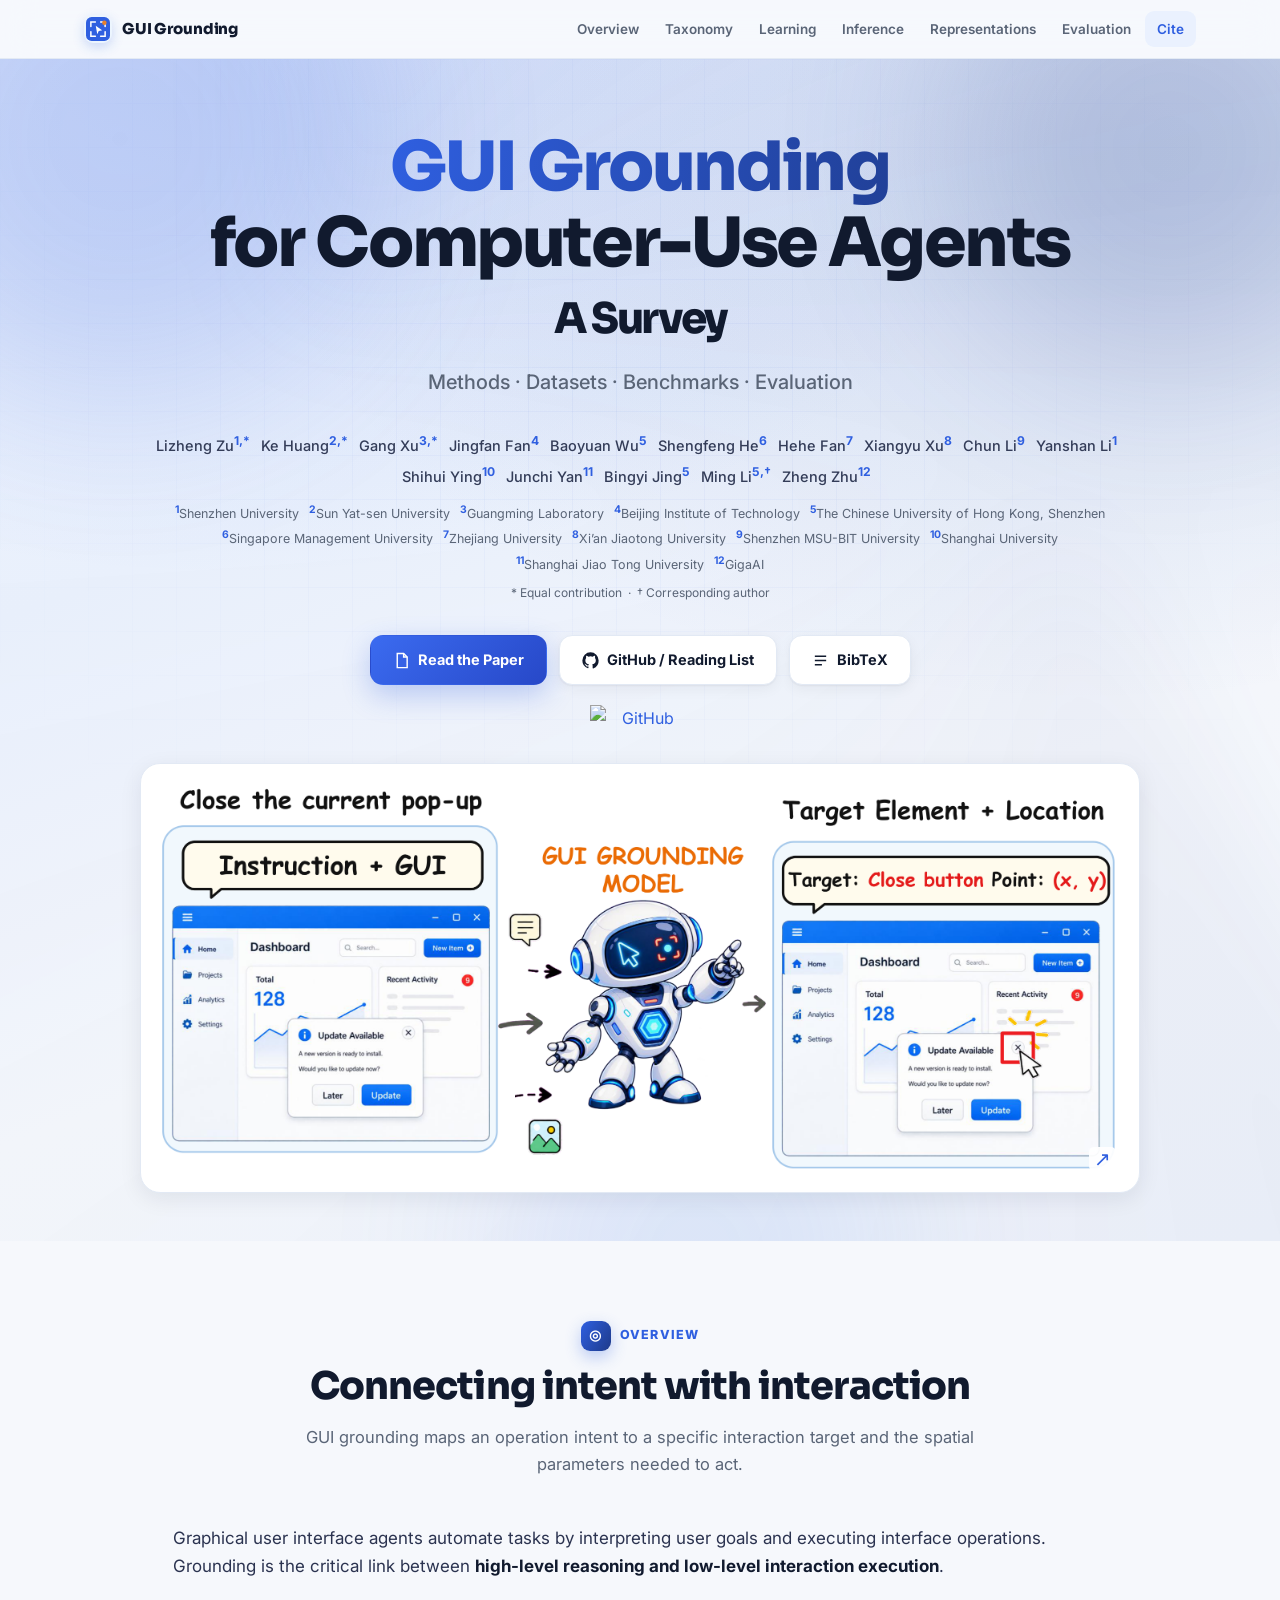
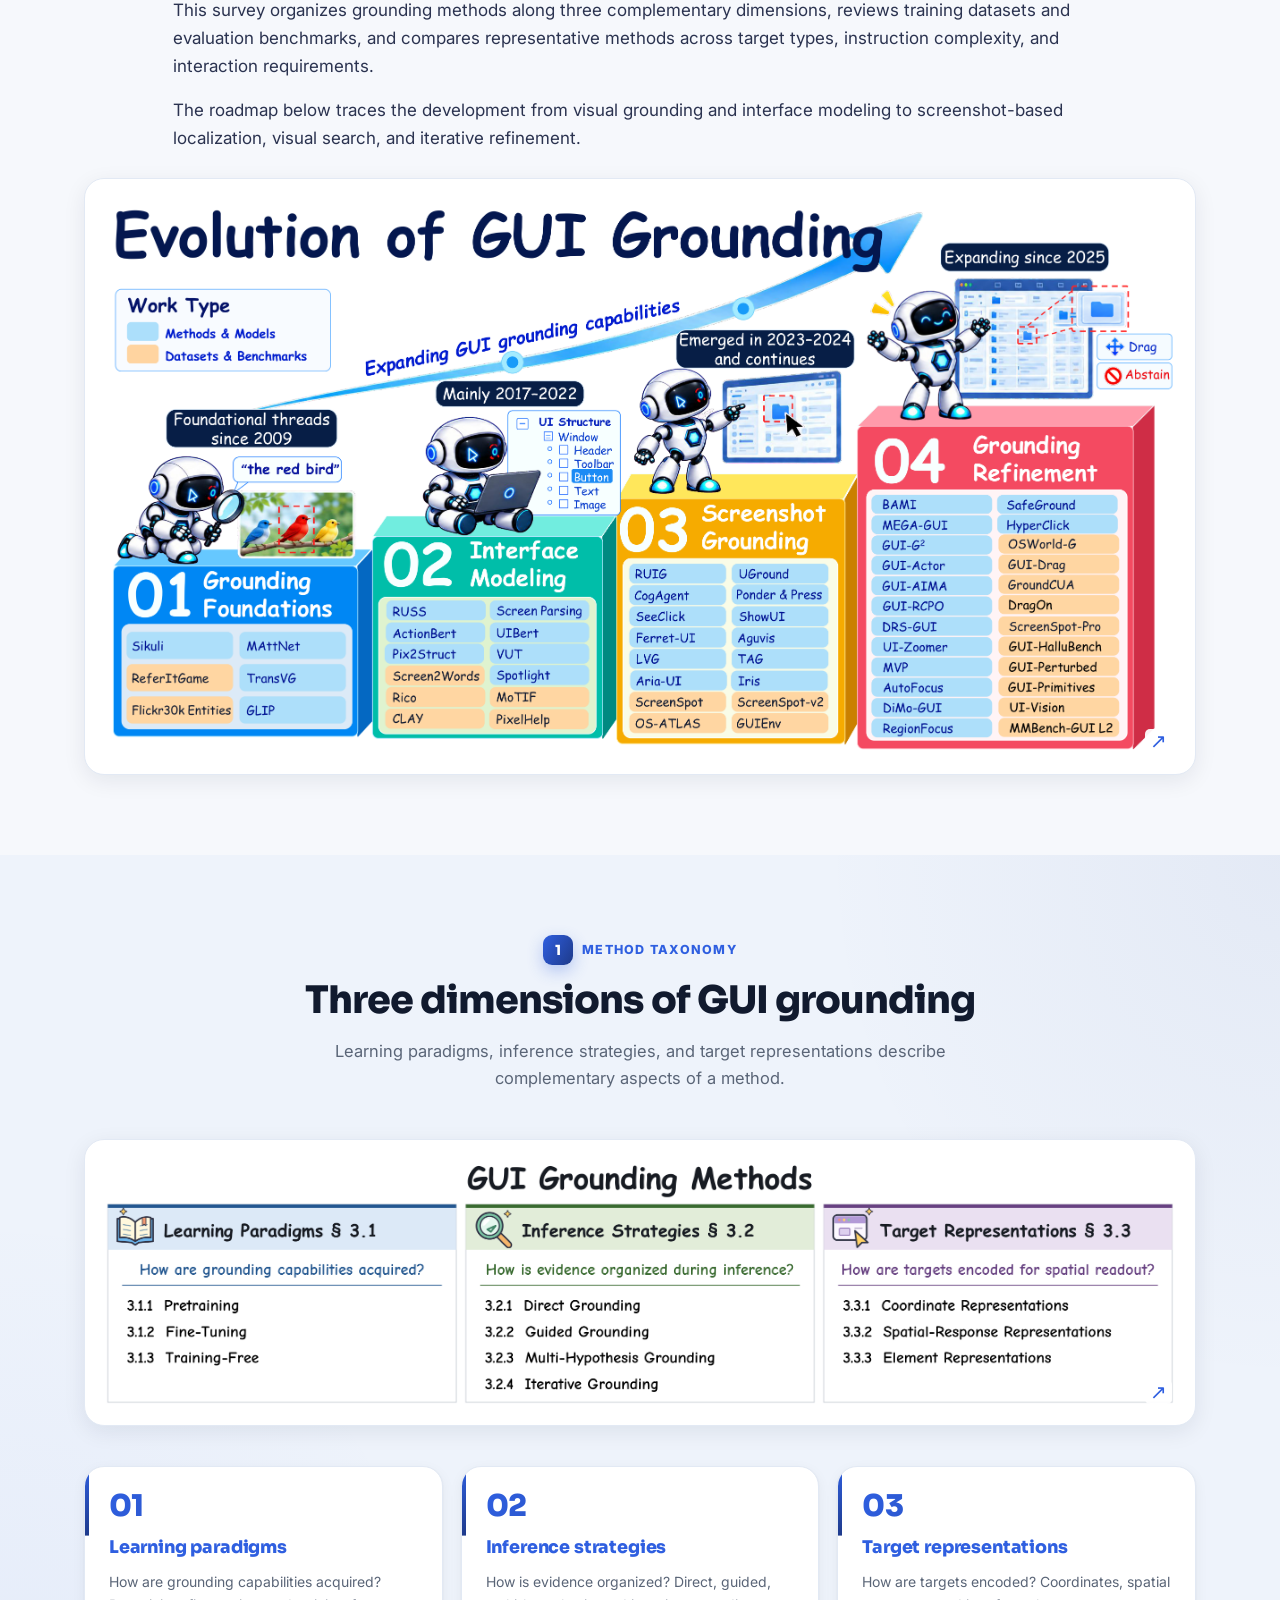
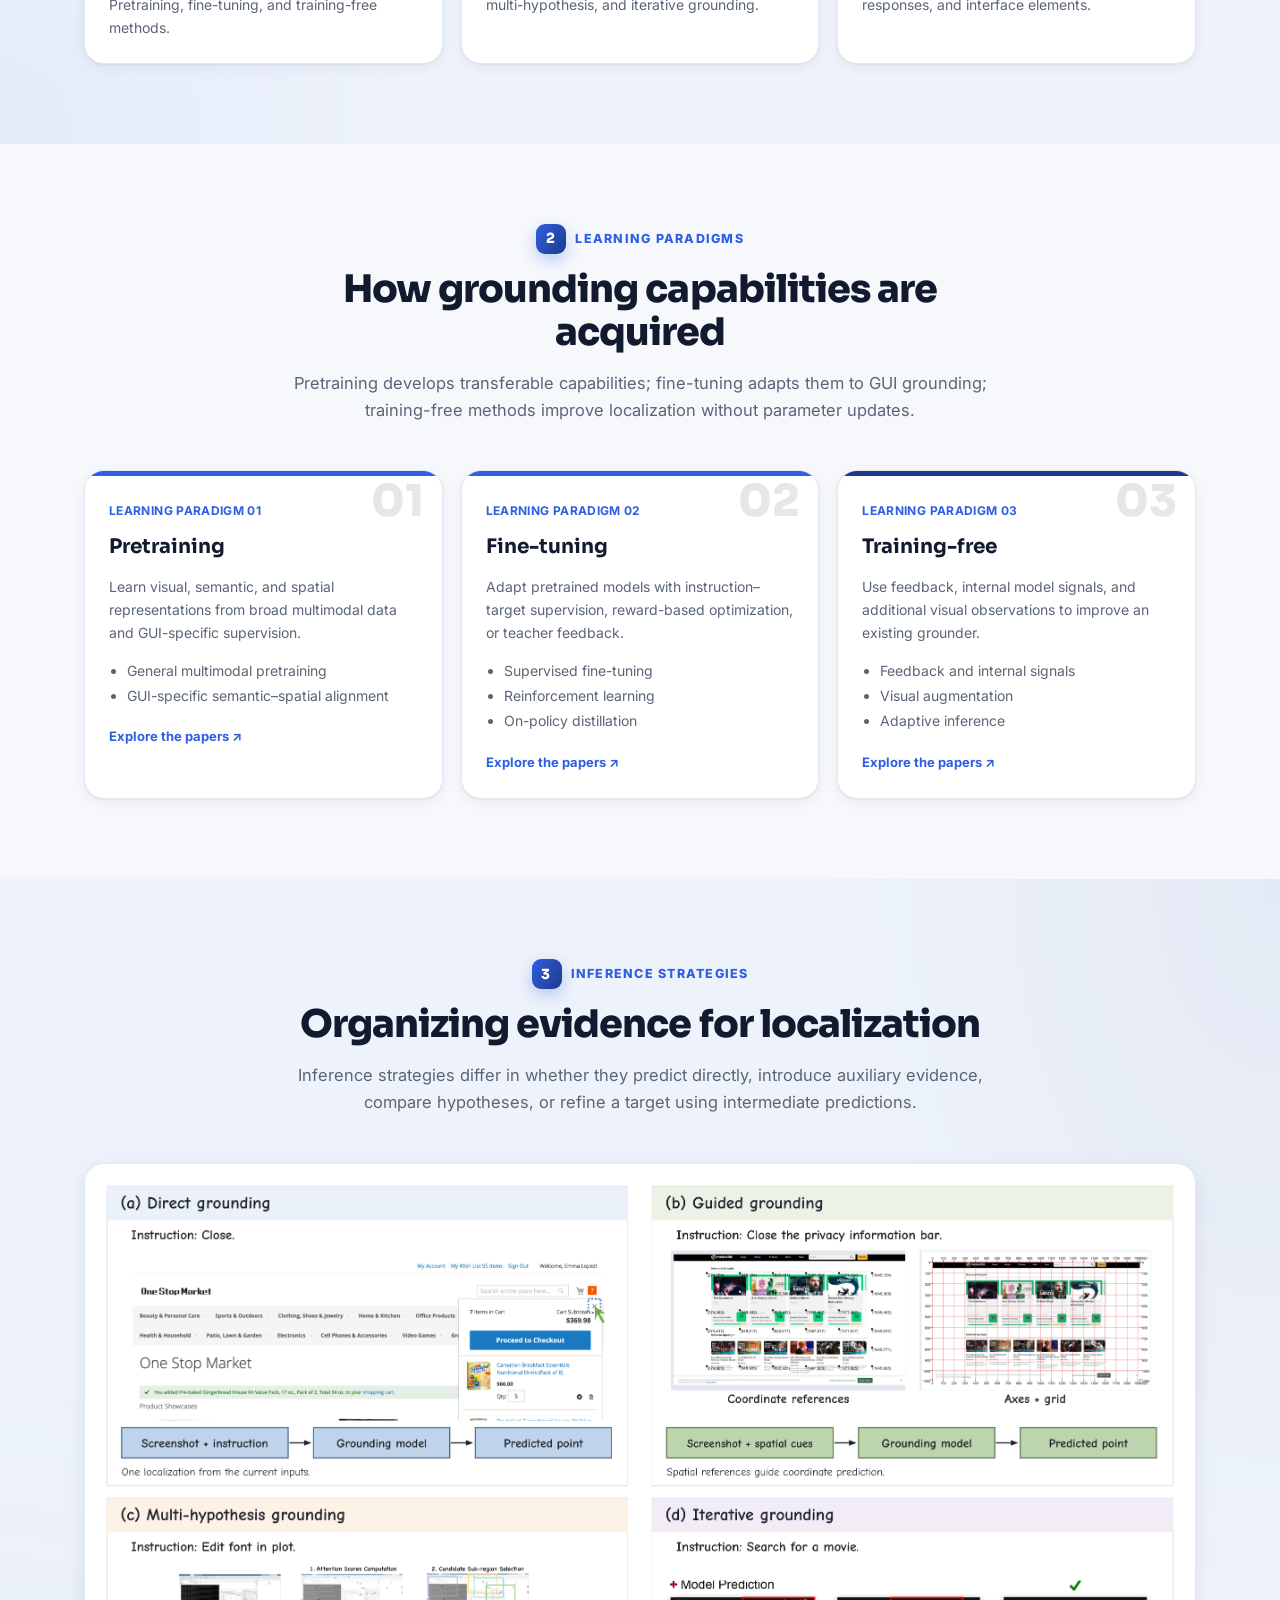
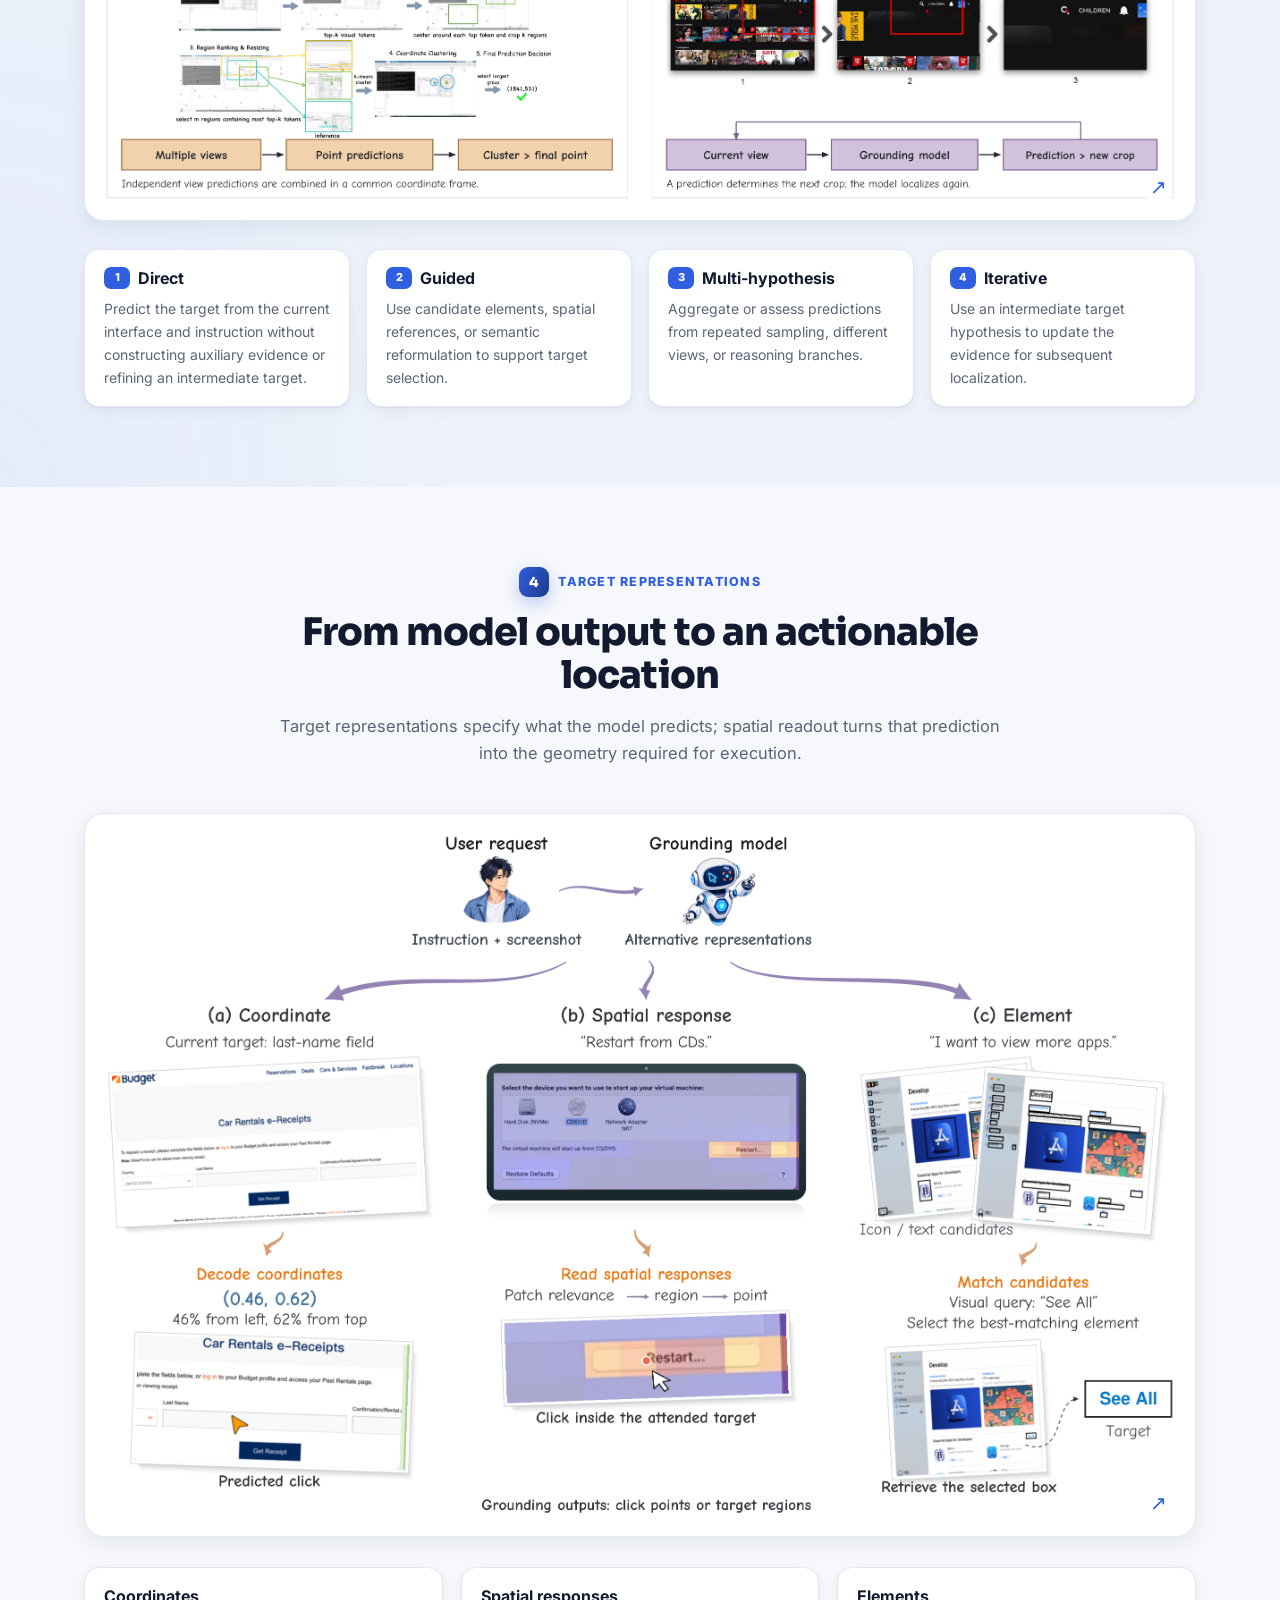
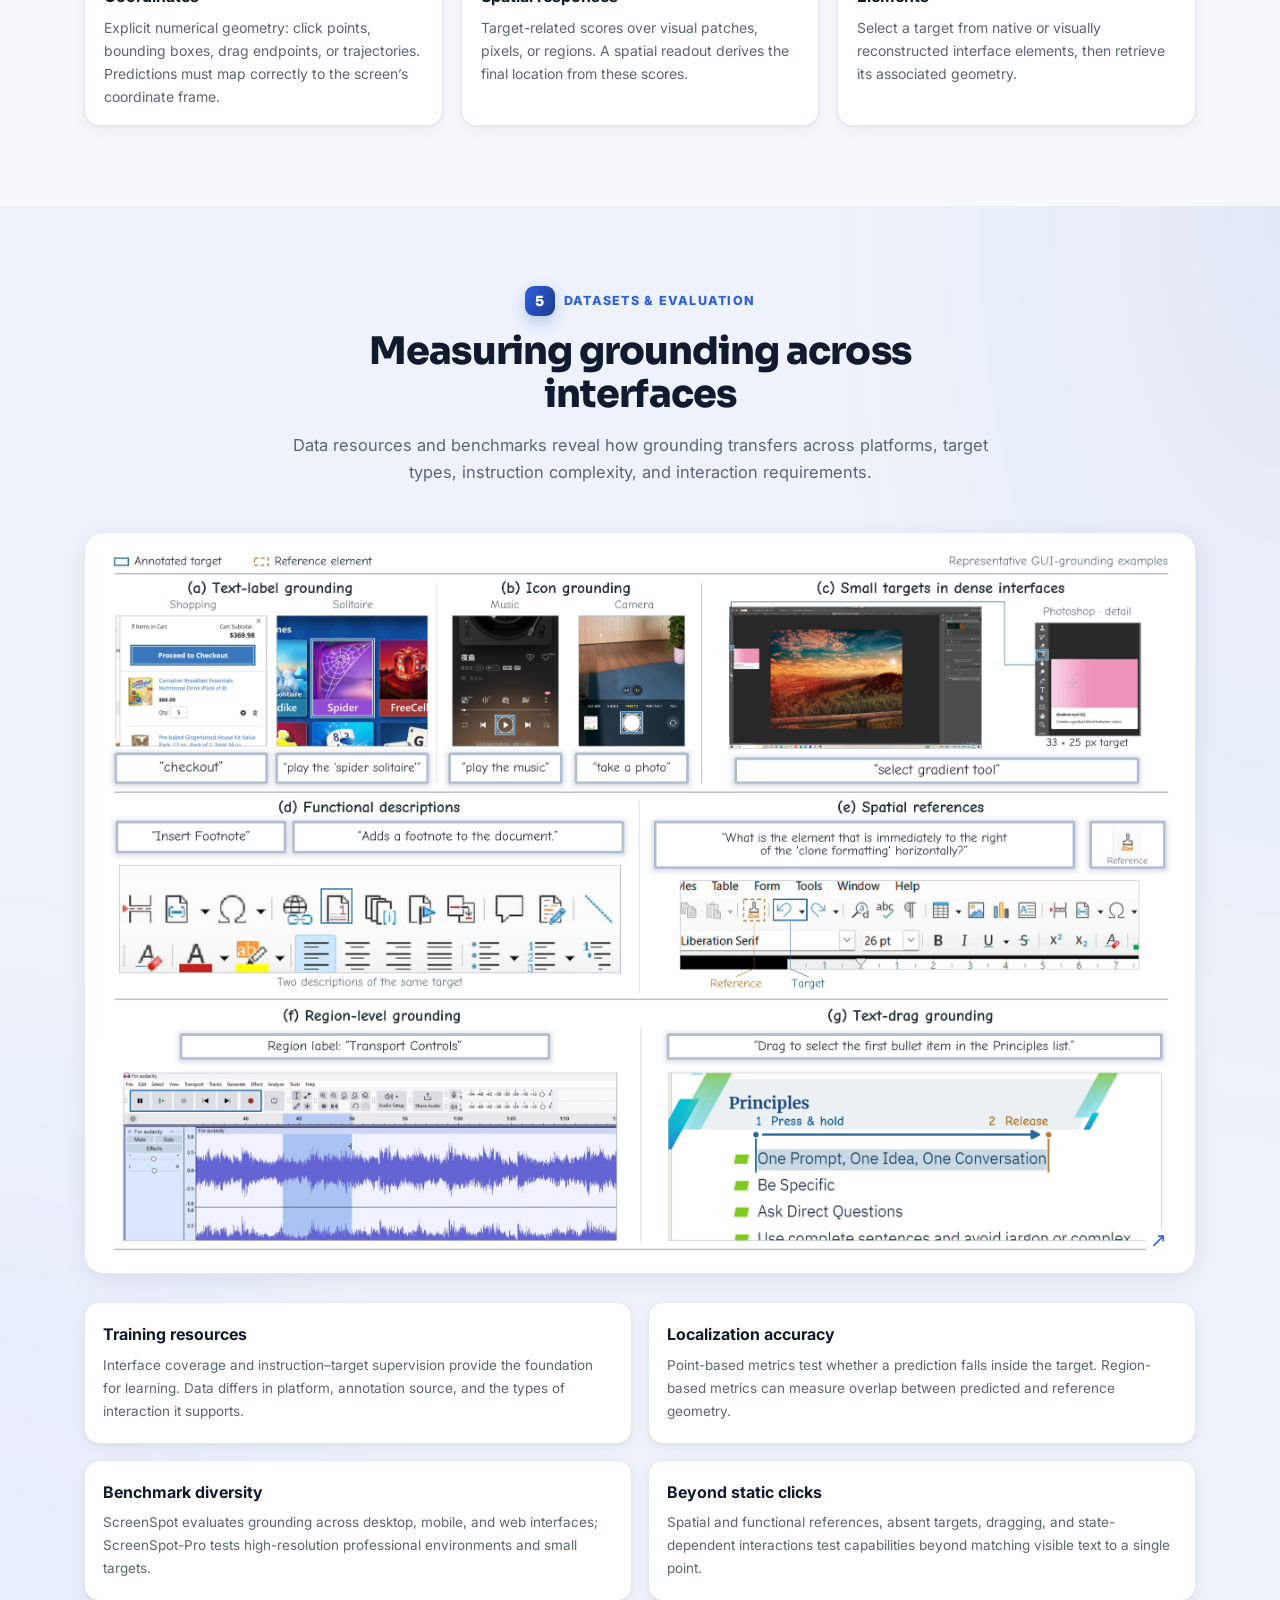
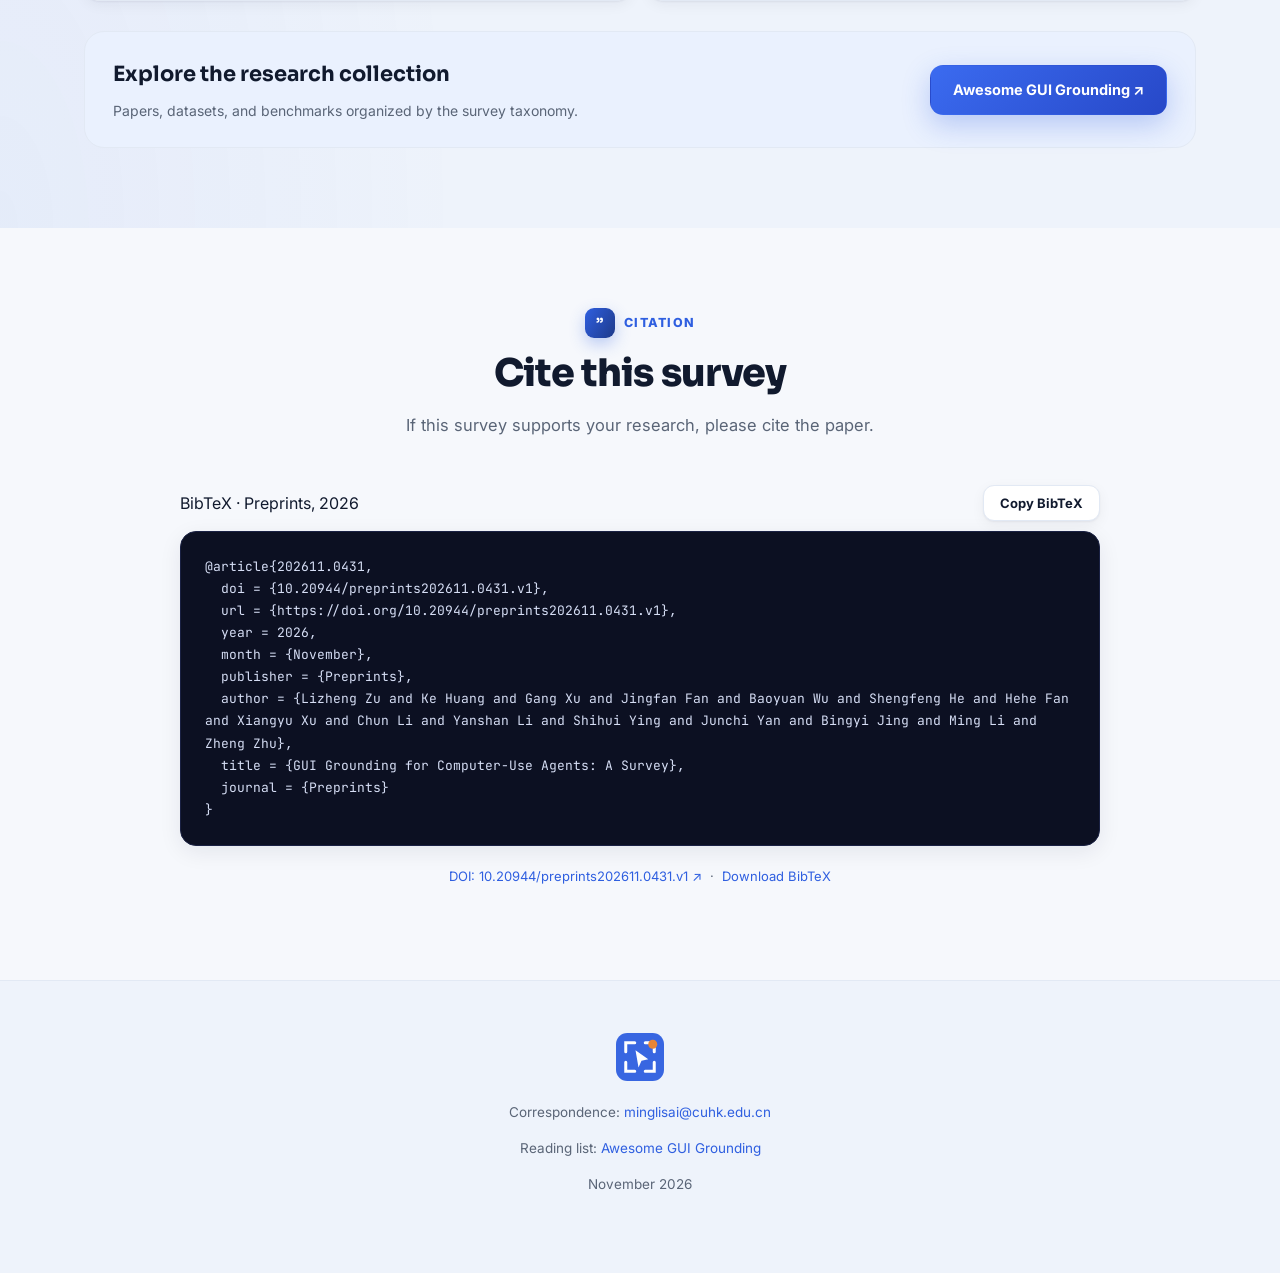
==== commit 0c96695f: "Publish GUI Grounding Survey project website" ====
--- a/index.html
+++ b/index.html
@@ -1,4 +1,353 @@
-<!doctype html><html lang="en"><head><meta charset="utf-8"><meta name="viewport" content="width=device-width,initial-scale=1"><title>GUI Grounding for Computer-Use Agents: A Survey</title><meta name="description" content="A survey of GUI grounding: learning paradigms, inference strategies, target representations, datasets, and evaluation."><link rel="canonical" href="https://lz-zu.github.io/gui-grounding/"><meta property="og:title" content="GUI Grounding for Computer-Use Agents: A Survey"><meta property="og:description" content="A survey of GUI grounding: learning paradigms, inference strategies, target representations, datasets, and evaluation."><meta property="og:type" content="website"><meta property="og:url" content="https://lz-zu.github.io/gui-grounding/"><meta property="og:image" content="https://lz-zu.github.io/gui-grounding/assets/overview.png"><meta name="twitter:card" content="summary_large_image"><meta name="theme-color" content="#127b79"><link rel="icon" href="assets/favicon.svg" type="image/svg+xml"><link rel="stylesheet" href="styles.css"><script src="site.js" defer></script></head><body><a class="skip" href="#overview">Skip to content</a><header class="site-header"><div class="nav-wrap"><a class="brand" href="#top"><svg viewBox="0 0 24 24" fill="none" stroke="currentColor" stroke-width="1.8" aria-hidden="true"><path d="M8 3H3v5m13-5h5v5M3 16v5h5m13-5v5h-5"/><path d="m9 8 9 5-5 1-2 5Z"/></svg>GUI Grounding</a><button class="menu-toggle" type="button" aria-label="Open navigation" aria-expanded="false" aria-controls="navigation">☰</button><nav class="nav-links" id="navigation" aria-label="Main navigation"><a href="#overview">Overview</a><a href="#taxonomy">Taxonomy</a><a href="#learning">Learning</a><a href="#inference">Inference</a><a href="#representations">Representations</a><a href="#evaluation">Evaluation</a><a href="#citation" class="cite-link">Cite</a></nav></div></header><main id="top"><section class="hero"><div class="wrap"><div class="eyebrow">Survey · November 2026</div><h1><span class="title-accent">GUI Grounding</span><br>for Computer-Use Agents<span class="survey-line">A Survey</span></h1><p class="subtitle">From operation intents to actionable interface targets.</p><div class="authors"><span class="author">Lizheng Zu<sup>1,*</sup></span> <span class="author">Ke Huang<sup>2,*</sup></span> <span class="author">Gang Xu<sup>3,*</sup></span> <span class="author">Jingfan Fan<sup>4</sup></span> <span class="author">Baoyuan Wu<sup>5</sup></span> <span class="author">Shengfeng He<sup>6</sup></span> <span class="author">Hehe Fan<sup>7</sup></span> <span class="author">Xiangyu Xu<sup>8</sup></span> <span class="author">Chun Li<sup>9</sup></span> <span class="author">Yanshan Li<sup>1</sup></span> <span class="author">Shihui Ying<sup>10</sup></span> <span class="author">Junchi Yan<sup>11</sup></span> <span class="author">Bingyi Jing<sup>5</sup></span> <span class="author">Ming Li<sup>5,†</sup></span> <span class="author">Zheng Zhu<sup>12</sup></span></div><div class="affiliations"><span><sup>1</sup>Shenzhen University</span><span><sup>2</sup>Sun Yat-sen University</span><span><sup>3</sup>Guangming Laboratory</span><span><sup>4</sup>Beijing Institute of Technology</span><span><sup>5</sup>The Chinese University of Hong Kong, Shenzhen</span><span><sup>6</sup>Singapore Management University</span><span><sup>7</sup>Zhejiang University</span><span><sup>8</sup>Xi’an Jiaotong University</span><span><sup>9</sup>Shenzhen MSU-BIT University</span><span><sup>10</sup>Shanghai University</span><span><sup>11</sup>Shanghai Jiao Tong University</span><span><sup>12</sup>GigaAI</span></div><p class="author-notes">* Equal contribution &nbsp; † Corresponding author</p><div class="actions"><a class="button primary" href="paper.html">↗ &nbsp; Read the Paper</a><a class="button" href="https://github.com/OmniAI-Lab-CUHKSZ/Awesome-GUI-Grounding">GitHub · Paper Collection</a><a class="button secondary" href="#citation">{ } &nbsp; BibTeX</a></div><div class="hero-figure"><button class="figure-button" type="button" data-label="What is GUI grounding?" aria-label="Enlarge: What is GUI grounding?"><img src="assets/overview.png" alt="An instruction and a GUI screenshot enter a grounding model, which identifies the close button and predicts its location." width="2400" height="977" fetchpriority="high"></button></div></div></section><section class="section " id="overview"><div class="wrap"><div class="section-kicker"><span>01</span>Overview</div><h2>Connecting intent with interaction</h2><div class="abstract"><p>Computer-use agents interpret user goals and act through graphical interfaces. <strong>GUI grounding</strong> connects high-level reasoning to low-level execution: it maps an operation intent to a specific interaction target and the spatial parameters needed to act.</p><p>This survey brings together the methods, training resources, and evaluation protocols behind that capability. We organize methods along three complementary dimensions—<strong>learning paradigms, inference strategies, and target representations</strong>—and examine how their strengths vary with target types, instruction complexity, and interaction requirements.</p></div><p class="overview-note">The field has developed from visual grounding and interface modeling toward screenshot-based localization, visual search, and iterative refinement. The roadmap below situates these developments.</p><div class="figure"><button class="figure-button" type="button" data-label="Development of GUI grounding" aria-label="Enlarge: Development of GUI grounding"><img src="assets/history-roadmap.png" alt="A roadmap from visual grounding foundations and interface modeling to screenshot grounding and grounding refinement." width="2401" height="1249" loading="lazy"></button></div></div></section><section class="section wash" id="taxonomy"><div class="wrap"><div class="section-kicker"><span>02</span>Method taxonomy</div><h2>Three dimensions, one grounding problem</h2><p class="lead">How is the capability acquired? How is evidence used at inference time? How is the target expressed? These dimensions describe complementary aspects of a method, rather than mutually exclusive families.</p><div class="figure"><button class="figure-button" type="button" data-label="The three-dimensional method taxonomy" aria-label="Enlarge: The three-dimensional method taxonomy"><img src="assets/method-framework.png" alt="The survey framework groups GUI grounding by learning paradigms, inference strategies, and target representations." width="2400" height="557" loading="lazy"></button></div><div class="taxonomy-controls" role="tablist" aria-label="Explore the taxonomy"><button class="taxonomy-tab" type="button" role="tab" id="tab-learn" aria-controls="panel-learn" aria-selected="true" tabindex="0">Learning paradigms</button><button class="taxonomy-tab" type="button" role="tab" id="tab-infer" aria-controls="panel-infer" aria-selected="false" tabindex="-1">Inference strategies</button><button class="taxonomy-tab" type="button" role="tab" id="tab-target" aria-controls="panel-target" aria-selected="false" tabindex="-1">Target representations</button></div><div class="taxonomy-panel" id="panel-learn" role="tabpanel" aria-labelledby="tab-learn" tabindex="0"><p>Learning paradigms describe where grounding ability comes from: broad multimodal pretraining, GUI-specific adaptation, or training-free use of existing models.</p><div class="category-links"><a href="#learning">Pretraining ↗</a><a href="#learning">Fine-tuning ↗</a><a href="#learning">Training-free ↗</a></div></div><div class="taxonomy-panel" id="panel-infer" role="tabpanel" aria-labelledby="tab-infer" tabindex="0" hidden><p>Inference strategies describe how a model organizes evidence and search, from a single prediction to guided reasoning, competing candidates, and repeated refinement.</p><div class="category-links"><a href="#inference">Direct ↗</a><a href="#inference">Guided ↗</a><a href="#inference">Multi-hypothesis ↗</a><a href="#inference">Iterative ↗</a></div></div><div class="taxonomy-panel" id="panel-target" role="tabpanel" aria-labelledby="tab-target" tabindex="0" hidden><p>Target representations describe the form of the result: explicit coordinates, spatial responses over the interface, or identifiable interface elements.</p><div class="category-links"><a href="#representations">Coordinates ↗</a><a href="#representations">Spatial responses ↗</a><a href="#representations">Elements ↗</a></div></div></div></section><section class="section " id="learning"><div class="wrap"><div class="section-kicker"><span>03</span>Learning paradigms</div><h2>How grounding capabilities are acquired</h2><p class="lead">Learning choices shape what a model knows about interfaces and how that knowledge is adapted to precise interaction.</p><div class="learning-grid"><article class="learning-column"><div class="micro">Build the foundation</div><h3>Pretraining</h3><p>General multimodal pretraining supplies visual and language knowledge. GUI grounding pretraining aligns interface observations with targets and actions.</p><ul><li>General multimodal knowledge</li><li>GUI-specific alignment</li></ul><a href="https://github.com/OmniAI-Lab-CUHKSZ/Awesome-GUI-Grounding#gui-grounding-pretraining">Explore the papers ↗</a></article><article class="learning-column"><div class="micro">Adapt the capability</div><h3>Fine-tuning</h3><p>Supervised fine-tuning learns from annotated targets. Reinforcement learning and on-policy distillation adapt predictions using feedback or teacher guidance.</p><ul><li>Supervised fine-tuning</li><li>Reinforcement learning</li><li>On-policy distillation</li></ul><a href="https://github.com/OmniAI-Lab-CUHKSZ/Awesome-GUI-Grounding#supervised-fine-tuning">Explore the papers ↗</a></article><article class="learning-column"><div class="micro">Use existing models</div><h3>Training-free</h3><p>Existing model capabilities can be organized through prompting, interface parsing, or external tools without updating the grounding model’s parameters.</p><ul><li>Prompting and orchestration</li><li>Interface and tool support</li></ul><a href="https://github.com/OmniAI-Lab-CUHKSZ/Awesome-GUI-Grounding#training-free">Explore the papers ↗</a></article></div></div></section><section class="section wash" id="inference"><div class="wrap"><div class="section-kicker"><span>04</span>Inference strategies</div><h2>From one prediction to progressive refinement</h2><p class="lead">The same model can ground a target in different ways. Inference strategies determine how it uses hints, considers alternatives, and revisits uncertain regions.</p><div class="figure"><button class="figure-button" type="button" data-label="Four inference strategies" aria-label="Enlarge: Four inference strategies"><img src="assets/inference-strategies.png" alt="Illustrations of direct, guided, multi-hypothesis, and iterative GUI grounding." width="2401" height="1386" loading="lazy"></button></div><div class="strategy-list"><article class="strategy"><span class="number">01</span><h3>Direct</h3><p>Predict the target from the instruction and interface in one grounding step.</p></article><article class="strategy"><span class="number">02</span><h3>Guided</h3><p>Use explicit cues or intermediate reasoning to focus the prediction.</p></article><article class="strategy"><span class="number">03</span><h3>Multi-hypothesis</h3><p>Generate and compare multiple candidate targets or predictions.</p></article><article class="strategy"><span class="number">04</span><h3>Iterative</h3><p>Revisit the interface through successive localization and refinement steps.</p></article></div></div></section><section class="section " id="representations"><div class="wrap"><div class="section-kicker"><span>05</span>Target representations</div><h2>What does the model point to?</h2><p class="lead">An interaction target can be encoded as a position, a spatial response, or an interface element. The representation affects how predictions are interpreted and turned into actions.</p><div class="figure"><button class="figure-button" type="button" data-label="Three target representations" aria-label="Enlarge: Three target representations"><img src="assets/target-representations.png" alt="Coordinate representations, spatial-response representations, and element representations for GUI interaction targets." width="2401" height="1534" loading="lazy"></button></div><div class="representation-list"><article class="representation-row"><span class="symbol" aria-hidden="true">x,y</span><h3>Coordinates</h3><p>Points and regions express where to act directly in the interface coordinate system.</p></article><article class="representation-row"><span class="symbol" aria-hidden="true">▦</span><h3>Spatial responses</h3><p>Spatial scores or response maps preserve evidence about where a target may lie before a final location is selected.</p></article><article class="representation-row"><span class="symbol" aria-hidden="true">&lt;/&gt;</span><h3>Elements</h3><p>Identifiers or structured element descriptions connect a prediction to an interface object.</p></article></div></div></section><section class="section wash" id="evaluation"><div class="wrap"><div class="section-kicker"><span>06</span>Datasets & evaluation</div><h2>Measuring grounding in context</h2><p class="lead">Training data provides interface coverage and instruction–target supervision. Evaluation asks whether that capability transfers across platforms, dense layouts, ambiguous instructions, and richer interaction requirements.</p><div class="figure"><button class="figure-button" type="button" data-label="GUI grounding data and evaluation" aria-label="Enlarge: GUI grounding data and evaluation"><img src="assets/benchmarks.png" alt="An overview of GUI grounding datasets and benchmarks across interface platforms and evaluation tasks." width="2401" height="1574" loading="lazy"></button></div><div class="metrics"><article class="metric"><h3>Target localization</h3><p>Point accuracy tests whether a predicted location falls inside the target region; region-based evaluation can measure overlap.</p></article><article class="metric"><h3>Interface diversity</h3><p>Benchmarks such as ScreenSpot and ScreenSpot-Pro examine different platforms, resolutions, and target sizes.</p></article><article class="metric"><h3>Instruction understanding</h3><p>Spatial and functional references test whether a model resolves the intended target beyond matching visible text.</p></article><article class="metric"><h3>Interaction requirements</h3><p>Absent targets, dragging, and state-dependent interactions extend evaluation beyond a single static click.</p></article></div><div class="resource-strip"><div><h3>Explore the research collection</h3><p>Browse papers, datasets, and benchmarks organized by the survey taxonomy.</p></div><a class="button primary" href="https://github.com/OmniAI-Lab-CUHKSZ/Awesome-GUI-Grounding">Awesome GUI Grounding ↗</a></div></div></section><section class="section " id="citation"><div class="wrap"><div class="section-kicker"><span>07</span>Citation</div><h2>Cite this survey</h2><p class="lead">If this survey supports your research, please cite the paper.</p><div class="citation-box"><div class="citation-top"><span>BibTeX · Preprints, 2026</span><button class="copy-button" type="button" aria-live="polite">Copy BibTeX</button></div><pre id="bibtex">@article{202611.0431,
+<!DOCTYPE html>
+
+<html lang="en">
+<head>
+<meta charset="utf-8"/>
+<meta content="width=device-width, initial-scale=1.0" name="viewport"/>
+<title>GUI Grounding for Computer-Use Agents: A Survey</title>
+<meta content="A survey of GUI grounding methods, learning paradigms, inference strategies, target representations, datasets, and evaluation." name="description"/>
+<link href="assets/favicon.svg" rel="icon" type="image/svg+xml"/>
+
+<link href="https://fonts.googleapis.com" rel="preconnect"/>
+<link crossorigin="" href="https://fonts.gstatic.com" rel="preconnect"/>
+<link href="https://fonts.googleapis.com/css2?family=Inter:wght@400;500;600;700;800;900&amp;family=JetBrains+Mono:wght@400;500&amp;family=Sora:wght@600;700;800&amp;display=swap" rel="stylesheet"/>
+<style>
+  :root{
+    --bg:#f6f8fc;
+    --bg-2:#eef3fb;
+    --surface:#ffffff;
+    --ink:#111a2e;
+    --muted:#5a6577;
+    --line:#e2e9f4;
+    --brand:#2f5fe0;
+    --brand-2:#2f5fe0;
+    --brand-3:#1e3a8a;
+    --accent:#2f5fe0;
+    --brand-soft:#eaf1fe;
+    --shadow-sm:0 1px 2px rgba(17,26,46,.05), 0 4px 14px rgba(17,26,46,.05);
+    --shadow-md:0 6px 22px rgba(17,26,46,.08);
+    --shadow-lg:0 24px 60px rgba(17,26,46,.14);
+    --grad:linear-gradient(120deg,#2f5fe0 0%,#1e3a8a 100%);
+    --grad-soft:linear-gradient(135deg,#3b6bf0,#2748c8);
+    --radius:20px;
+    --maxw:1160px;
+  }
+  *{box-sizing:border-box}
+  html{scroll-behavior:smooth;scroll-padding-top:78px}
+  body{
+    margin:0;font-family:"Inter",system-ui,-apple-system,Segoe UI,Roboto,sans-serif;
+    background:var(--bg);color:var(--ink);line-height:1.65;-webkit-font-smoothing:antialiased;
+    overflow-x:hidden;
+  }
+  a{color:var(--brand);text-decoration:none}
+  a:hover{text-decoration:underline}
+  a:focus-visible,button:focus-visible{outline:3px solid rgba(47,95,224,.28);outline-offset:3px}
+  img{max-width:100%;display:block}
+  .wrap{max-width:var(--maxw);margin:0 auto;padding:0 24px}
+  h1,h2,h3,.sec-title,.title{font-family:"Sora","Inter",sans-serif}
+  .skip-link{position:fixed;left:16px;top:12px;z-index:999;transform:translateY(-150%);background:var(--ink);color:#fff;padding:9px 14px;border-radius:9px;font-weight:700;transition:transform .15s}
+  .skip-link:focus{transform:none;text-decoration:none}
+  .cursor-comet{position:fixed;inset:0;z-index:90;width:100%;height:100%;pointer-events:none;opacity:0;transition:opacity .22s ease;mix-blend-mode:multiply}
+  .cursor-comet.visible{opacity:1}
+
+  /* ---------- NAV ---------- */
+  nav{
+    position:sticky;top:0;z-index:100;
+    background:rgba(246,248,252,.75);backdrop-filter:saturate(180%) blur(16px);
+    border-bottom:1px solid rgba(226,233,244,.9);
+  }
+  .nav-in{max-width:var(--maxw);margin:0 auto;padding:11px 24px;display:flex;align-items:center;gap:16px}
+  .nav-brand{display:flex;align-items:center;gap:10px;font-weight:800;font-size:15px;letter-spacing:-.01em;white-space:nowrap;font-family:"Sora",sans-serif}
+  .nav-brand,.nav-brand:hover{color:var(--ink);text-decoration:none}
+  .nav-brand .dot{width:28px;height:28px;border-radius:9px;background:#ECF5FE;flex:0 0 auto;box-shadow:0 4px 12px rgba(47,95,224,.22);display:grid;place-items:center;overflow:hidden;padding:2px}
+  .nav-brand .dot img{width:100%;height:100%;object-fit:contain}
+  .nav-links{margin-left:auto;display:flex;gap:2px;flex-wrap:wrap}
+  .nav-links a{color:var(--muted);font-weight:600;font-size:13.5px;padding:7px 12px;border-radius:9px;transition:.15s}
+  .nav-links a:hover{color:var(--ink);background:var(--brand-soft);text-decoration:none}
+  .nav-toggle{display:none;color:var(--ink)}
+
+  /* ---------- HERO ---------- */
+  header.hero{
+    position:relative;padding:104px 0 76px;text-align:center;overflow:hidden;
+    background:
+      radial-gradient(120% 80% at 18% 0%, rgba(47,95,224,.12), transparent 55%),
+      radial-gradient(120% 85% at 85% 8%, rgba(30,58,138,.10), transparent 55%),
+      linear-gradient(160deg,#eff4fe 0%,#e9f0fc 34%,var(--bg) 66%,#f3f7fd 100%);
+    color:var(--ink);
+  }
+  /* slow drifting aurora layer */
+  .hero-aurora{position:absolute;inset:-20%;z-index:0;pointer-events:none;opacity:.5;
+    background:
+      conic-gradient(from 0deg at 30% 30%, rgba(47,95,224,.16), transparent 32%),
+      conic-gradient(from 150deg at 74% 42%, rgba(30,58,138,.12), transparent 34%);
+    filter:blur(65px);animation:aurora 24s linear infinite}
+  @keyframes aurora{0%{transform:rotate(0deg) scale(1.05)}50%{transform:rotate(180deg) scale(1.14)}100%{transform:rotate(360deg) scale(1.05)}}
+  .hero .blob{position:absolute;border-radius:50%;filter:blur(90px);opacity:.18;z-index:0;animation:float 16s ease-in-out infinite}
+  .hero .b1{width:520px;height:520px;background:#2f5fe0;top:-180px;left:-140px}
+  .hero .b2{width:460px;height:460px;background:#1e3a8a;top:-140px;right:-120px;animation-delay:-5s}
+  .hero .b3{width:420px;height:420px;background:#5b8def;bottom:-220px;left:38%;opacity:.12;animation-delay:-9s}
+  @keyframes float{0%,100%{transform:translateY(0) translateX(0)}50%{transform:translateY(34px) translateX(20px)}}
+  .hero::after{
+    content:"";position:absolute;inset:0;z-index:1;pointer-events:none;
+    background-image:linear-gradient(rgba(47,95,224,.05) 1px,transparent 1px),linear-gradient(90deg,rgba(47,95,224,.05) 1px,transparent 1px);
+    background-size:44px 44px;mask-image:radial-gradient(75% 65% at 50% 26%,#000,transparent 80%);
+  }
+  .hero-inner{position:relative;z-index:2}
+  /* staged entrance */
+  .hero-inner>*{opacity:0;transform:translateY(18px);animation:rise .8s cubic-bezier(.2,.7,.2,1) forwards}
+  .hero-inner>*:nth-child(1){animation-delay:.05s}
+  .hero-inner>*:nth-child(2){animation-delay:.14s}
+  .hero-inner>*:nth-child(3){animation-delay:.23s}
+  .hero-inner>*:nth-child(4){animation-delay:.32s}
+  .hero-inner>*:nth-child(5){animation-delay:.40s}
+  .hero-inner>*:nth-child(6){animation-delay:.47s}
+  .hero-inner>*:nth-child(7){animation-delay:.54s}
+  .hero-inner>*:nth-child(8){animation-delay:.61s}
+  @keyframes rise{to{opacity:1;transform:none}}
+  h1.title{
+    font-size:clamp(38px,6.6vw,76px);line-height:1.02;font-weight:800;letter-spacing:-.035em;
+    margin:0 auto 20px;max-width:15ch;color:var(--ink);
+  }
+  h1.title .g{
+    background:linear-gradient(100deg,#2f5fe0,#1e3a8a 55%,#2f5fe0 100%);
+    background-size:220% auto;-webkit-background-clip:text;background-clip:text;color:transparent;
+    animation:shine 7s linear infinite;
+  }
+  @keyframes shine{to{background-position:220% center}}
+  .subtitle{font-size:clamp(15px,2vw,20px);color:var(--muted);font-weight:500;max-width:64ch;margin:0 auto 30px}
+  .subtitle b{color:var(--ink);font-weight:700}
+
+  .authors{max-width:80ch;margin:0 auto 8px;font-size:14.5px;color:#333c58;font-weight:500}
+  .authors a{color:#333c58;text-decoration:none;border-bottom:1px solid transparent;transition:.15s}
+  .authors a:hover{color:var(--brand);border-bottom-color:var(--brand)}
+  .authors sup{color:var(--brand);font-weight:700}
+  .affil{max-width:82ch;margin:6px auto 0;font-size:12.5px;color:var(--muted)}
+  .affil sup{color:var(--brand);font-weight:700}
+  .seals{display:flex;align-items:center;justify-content:center;gap:18px;flex-wrap:wrap;margin:20px auto 0}
+  .seals img{width:58px;height:58px;display:block;object-fit:contain;transition:transform .18s ease,filter .18s ease}
+  .seals img:hover{transform:translateY(-2px);filter:drop-shadow(0 6px 8px rgba(30,58,138,.14))}
+  .contrib{font-size:12px;color:var(--muted);margin-top:6px}
+
+  .btns{display:flex;gap:12px;justify-content:center;flex-wrap:wrap;margin:32px 0 6px}
+  .btn{
+    position:relative;overflow:hidden;
+    display:inline-flex;align-items:center;gap:8px;font-weight:700;font-size:14.5px;
+    padding:12px 22px;border-radius:13px;border:1px solid var(--line);
+    background:var(--surface);color:var(--ink);transition:.16s;box-shadow:var(--shadow-sm);
+  }
+  .btn:hover{transform:translateY(-2px);text-decoration:none;box-shadow:var(--shadow-md);border-color:#c9d6f2}
+  .btn[aria-disabled="true"]{cursor:not-allowed}
+  .btn.primary{background:var(--grad-soft);border-color:transparent;color:#fff;box-shadow:0 10px 28px rgba(47,95,224,.28)}
+  .btn.primary:hover{box-shadow:0 14px 36px rgba(47,95,224,.38)}
+  .btn.primary::after{content:"";position:absolute;top:0;left:-120%;width:60%;height:100%;
+    background:linear-gradient(100deg,transparent,rgba(255,255,255,.45),transparent);transform:skewX(-18deg);transition:.6s}
+  .btn.primary:hover::after{left:140%}
+  .btn svg{width:17px;height:17px}
+
+  /* ---------- SECTIONS ---------- */
+  section{padding:80px 0;position:relative}
+  .band{background:
+      radial-gradient(60% 100% at 100% 0%, rgba(30,58,138,.05), transparent 60%),
+      radial-gradient(60% 100% at 0% 100%, rgba(47,95,224,.05), transparent 60%),
+      var(--bg-2);
+  }
+  .sec-head{text-align:center;max-width:72ch;margin:0 auto 46px}
+  .sec-kicker{
+    display:inline-flex;align-items:center;gap:9px;font-weight:800;font-size:12.5px;letter-spacing:.1em;
+    text-transform:uppercase;color:var(--brand);margin-bottom:14px
+  }
+  .sec-kicker .badge{
+    width:30px;height:30px;border-radius:9px;background:var(--grad);color:#fff;
+    display:grid;place-items:center;font-size:14px;font-weight:800;box-shadow:0 6px 16px rgba(47,95,224,.30);font-family:"Sora",sans-serif
+  }
+  .sec-title{font-size:clamp(26px,3.6vw,38px);font-weight:800;letter-spacing:-.025em;margin:0 0 12px;line-height:1.12}
+  .sec-sub{color:var(--muted);font-size:16.5px}
+  .sec-sub b{color:var(--ink)}
+
+  .figure{
+    background:var(--surface);border:1px solid var(--line);border-radius:var(--radius);
+    padding:18px;box-shadow:var(--shadow-md);margin:0 auto;transition:.25s;position:relative;overflow:hidden;
+  }
+  .figure::before{content:"";position:absolute;inset:0;border-radius:var(--radius);padding:1px;
+    background:linear-gradient(120deg,transparent,rgba(30,58,138,.20),transparent);
+    -webkit-mask:linear-gradient(#000 0 0) content-box,linear-gradient(#000 0 0);
+    -webkit-mask-composite:xor;mask-composite:exclude;opacity:0;transition:.25s}
+  .figure:hover{transform:translateY(-4px);box-shadow:var(--shadow-lg)}
+  .figure:hover::before{opacity:1}
+  .figure img{border-radius:12px;margin:0 auto}
+  .figcap{font-size:13.5px;color:var(--muted);margin:16px auto 4px;text-align:center;max-width:82ch}
+  .figcap b{color:var(--ink)}
+
+  .prose{max-width:80ch;margin:0 auto;font-size:17px;color:#2b3350}
+  .prose p{margin:0 0 16px}.prose b{color:var(--ink)}
+  .overview-intro{max-width:80ch;margin:54px auto 20px;text-align:center}
+  .overview-intro h3{font-size:clamp(22px,3vw,30px);line-height:1.2;letter-spacing:-.02em;margin:0 0 22px}
+  .overview-intro .prose{text-align:left}
+
+  /* contribution cards */
+  .cards{display:grid;grid-template-columns:repeat(auto-fit,minmax(232px,1fr));gap:18px;margin-top:40px}
+  .card{
+    background:var(--surface);border:1px solid var(--line);border-radius:var(--radius);
+    padding:24px;box-shadow:var(--shadow-sm);position:relative;overflow:hidden;transition:.2s;
+  }
+  .card:hover{transform:translateY(-5px);box-shadow:var(--shadow-md);border-color:#d9def0}
+  .card .no{font-family:"Sora",sans-serif;font-size:30px;font-weight:800;letter-spacing:-.02em;
+    background:var(--grad);-webkit-background-clip:text;background-clip:text;color:transparent;line-height:1}
+  .card h4{margin:12px 0 8px;font-size:17.5px;font-weight:800;letter-spacing:-.01em}
+  .card p{margin:0;font-size:14px;color:var(--muted)}
+  .card::after{content:"";position:absolute;left:0;top:0;height:100%;width:4px;background:var(--grad);transform:scaleY(.35);transform-origin:top;transition:.25s}
+  .card:hover::after{transform:scaleY(1)}
+
+  /* figure + blurbs template */
+  .split{display:grid;grid-template-columns:1fr;gap:28px;align-items:center}
+  .blurbs{display:grid;gap:14px}
+  .blurb{background:var(--surface);border:1px solid var(--line);border-radius:15px;padding:17px 19px;box-shadow:var(--shadow-sm);transition:.18s}
+  .blurb:hover{transform:translateX(4px);box-shadow:var(--shadow-md)}
+  .blurb h5{margin:0 0 5px;font-size:15.5px;font-weight:800;display:flex;align-items:center;gap:9px}
+  .blurb p{margin:0;font-size:14px;color:var(--muted)}
+  .chip{display:inline-grid;place-items:center;min-width:26px;height:22px;padding:0 7px;font-size:11px;font-weight:800;border-radius:7px;color:#fff}
+  .c-h1{background:var(--brand)} .c-h2{background:var(--brand-2)} .c-h3{background:var(--brand-3)} .c-acc{background:var(--accent)}
+
+  .grid3{display:grid;grid-template-columns:repeat(auto-fit,minmax(250px,1fr));gap:16px}
+  .method-grid{grid-template-columns:repeat(3,minmax(0,1fr))}
+  .method-grid .chip{background:var(--brand)}
+  .evaluation-grid{grid-template-columns:repeat(5,minmax(0,1fr))}
+  .evaluation-grid .blurb{padding:20px 18px;display:flex;flex-direction:column;min-width:0}
+  .evaluation-grid .blurb:hover{transform:translateY(-4px)}
+  .evaluation-grid .blurb h5{display:grid;grid-template-columns:42px minmax(0,1fr);align-items:start;gap:10px;font-size:15px;line-height:1.35;min-height:44px;margin-bottom:12px}
+  .evaluation-grid .app-title{display:block;padding-top:3px}
+  .evaluation-grid .chip{width:42px;height:32px;padding:0;background:var(--brand);border-radius:9px;font-size:12.5px}
+  .evaluation-grid .blurb p{font-size:13.5px;line-height:1.7;margin:0}
+
+  /* learning stages */
+  .stages{display:grid;grid-template-columns:repeat(3,1fr);gap:18px}
+  .stage{background:var(--surface);border:1px solid var(--line);border-radius:var(--radius);padding:24px;box-shadow:var(--shadow-sm);position:relative;overflow:hidden;transition:.2s}
+  .stage:hover{transform:translateY(-5px);box-shadow:var(--shadow-md)}
+  .stage .bar{position:absolute;top:0;left:0;right:0;height:5px;background:var(--brand)}
+  .stage:nth-child(2) .bar{background:var(--brand-2)} .stage:nth-child(3) .bar{background:var(--brand-3)}
+  .stage .yr{font-size:12px;font-weight:700;color:var(--muted);letter-spacing:.03em;margin-top:6px}
+  .stage h4{margin:6px 0 9px;font-size:19px;font-weight:800;letter-spacing:-.01em}
+  .stage p{margin:0;font-size:14px;color:var(--muted)}
+  .stage .rn{font-family:"Sora",sans-serif;font-size:44px;font-weight:800;opacity:.1;position:absolute;top:8px;right:18px;line-height:1}
+
+  /* pillars */
+  .pillars{display:grid;grid-template-columns:1fr 1fr;gap:20px}
+  .pillar{background:var(--surface);border:1px solid var(--line);border-radius:var(--radius);padding:26px;box-shadow:var(--shadow-sm)}
+  .pillar .tag{font-size:12px;font-weight:800;letter-spacing:.06em;text-transform:uppercase}
+  .pillar.p1 .tag{color:var(--brand)} .pillar.p2 .tag{color:var(--brand-2)}
+  .pillar h3{margin:8px 0 10px;font-size:21px;font-weight:800}
+  .pillar ul{margin:0;padding-left:18px;color:var(--muted);font-size:14.5px}.pillar li{margin:5px 0}
+
+  /* citation */
+  .bibwrap{max-width:920px;margin:0 auto;position:relative}
+  .bibhead{display:flex;justify-content:space-between;align-items:center;margin-bottom:10px}
+  .copybtn{font-family:inherit;font-weight:700;font-size:13px;cursor:pointer;border:1px solid var(--line);
+    background:var(--surface);color:var(--ink);padding:9px 16px;border-radius:11px;box-shadow:var(--shadow-sm);transition:.14s}
+  .copybtn:hover{transform:translateY(-1px);box-shadow:var(--shadow-md)}
+  .copybtn.done{background:var(--brand-2);color:#fff;border-color:transparent}
+  pre.bib{background:#0c1022;color:#d6def5;border-radius:16px;padding:24px;overflow:auto;
+    font-family:"JetBrains Mono",ui-monospace,monospace;font-size:13px;line-height:1.7;margin:0;border:1px solid #1a2143;box-shadow:var(--shadow-md)}
+  pre.bib .k{color:#8aa2ff} pre.bib .v{color:#9ee6bf}
+
+  footer{padding:52px 0 64px;text-align:center;border-top:1px solid var(--line);color:var(--muted);font-size:13.5px;background:var(--bg-2)}
+  footer .logos{margin-bottom:20px;display:flex;justify-content:center}
+  footer .logos img{max-height:74px;opacity:.95}
+
+  /* scroll reveal */
+  .reveal{opacity:0;transform:translateY(26px);transition:opacity .6s cubic-bezier(.2,.7,.2,1),transform .6s cubic-bezier(.2,.7,.2,1)}
+  .reveal.in{opacity:1;transform:none}
+
+  @media (min-width:860px){
+    .split.rev{grid-template-columns:1.25fr .95fr}
+    .split.fwd{grid-template-columns:.95fr 1.25fr}
+    .split.fwd .figure{order:2}
+  }
+  @media (max-width:860px){
+    .stages{grid-template-columns:1fr}.pillars{grid-template-columns:1fr}
+    .method-grid,.evaluation-grid{grid-template-columns:repeat(2,minmax(0,1fr))}
+    .nav-links{display:none;position:absolute;top:100%;left:0;right:0;background:rgba(255,255,255,.97);border-bottom:1px solid var(--line);flex-direction:column;padding:10px 20px 16px;box-shadow:var(--shadow-md);backdrop-filter:blur(16px)}
+    .nav-links.open{display:flex}
+    .nav-toggle{display:inline-grid;place-items:center;margin-left:auto;background:var(--surface);border:1px solid var(--line);border-radius:10px;width:38px;height:38px;padding:0;cursor:pointer;font-size:18px}
+  }
+  @media (max-width:600px){
+    .wrap{padding:0 18px}
+    .nav-in{padding:10px 18px}
+    .nav-brand{font-size:14px;gap:8px}
+    header.hero{padding:72px 0 56px}
+    h1.title{font-size:clamp(36px,12vw,52px)}
+    .subtitle{margin-bottom:24px}
+    .authors{font-size:13.5px;line-height:1.75}
+    .affil{font-size:12px;line-height:1.8}
+    .btns{margin-top:26px;gap:10px}
+    .btn{width:100%;max-width:310px;justify-content:center}
+    .seals{gap:12px;margin-top:18px}
+    .seals img{width:48px;height:48px}
+    section{padding:62px 0}
+    .sec-head{margin-bottom:34px}
+    .sec-sub{font-size:15px}
+    .figure{padding:10px;border-radius:16px}
+    .figcap{font-size:12.5px;margin-top:12px;padding:0 4px}
+    .prose{font-size:16px}
+    .overview-intro{margin-top:40px;text-align:left}
+    .card,.stage,.pillar{padding:20px}
+    .method-grid,.evaluation-grid{grid-template-columns:1fr}
+    .evaluation-grid .blurb{padding:17px 19px}
+    .evaluation-grid .blurb h5{font-size:15.5px;gap:9px;min-height:0}
+    .evaluation-grid .blurb p{font-size:14px}
+    pre.bib{padding:18px;font-size:12px}
+  }
+  @media (prefers-reduced-motion:reduce){
+    html{scroll-behavior:auto}
+    *,*::before,*::after{animation-duration:.01ms!important;animation-iteration-count:1!important;transition-duration:.01ms!important}
+    .reveal{opacity:1;transform:none}
+    .hero .blob,.hero-aurora{animation:none}
+    h1.title .g{animation:none}
+    .hero-inner>*{opacity:1;transform:none;animation:none}
+    .cursor-comet{display:none}
+  }
+  @media (hover:none),(pointer:coarse){.cursor-comet{display:none}}
+
+  /* Survey-specific layout */
+  .card h3{margin:12px 0 8px;font-size:17.5px;font-weight:800;letter-spacing:-.01em}
+  h1.title{max-width:1020px;font-size:clamp(38px,5.6vw,68px);line-height:1.12}
+  h1.title .survey-line{display:block;font-size:.62em;line-height:1.3;margin-top:10px}
+  header.hero{padding:70px 0 48px}
+  .authors{max-width:1000px;line-height:1.95}.author{display:inline-block;white-space:nowrap;margin-right:7px}
+  .affil{max-width:1000px;line-height:1.9}.affil span{display:inline-block;margin-inline:5px}
+  .hero-figure{margin:38px auto 0;max-width:1000px;text-align:left}
+  .star-badge{display:flex;justify-content:center;margin:20px 0 0}.star-badge img{height:20px;width:auto}
+  img{height:auto}.figure::before{pointer-events:none}
+  .figure-button{display:block;width:100%;padding:0;border:0;background:transparent;cursor:zoom-in;position:relative}
+  .figure-button::after{content:'↗';position:absolute;right:5px;bottom:3px;background:#fffE;color:var(--brand);border-radius:5px;padding:0 5px;font-size:20px}
+  .figure-space{margin-top:30px}.overview-copy{margin-bottom:26px}.overview-copy .prose{max-width:85ch}
+  .research-grid{display:grid;grid-template-columns:repeat(3,minmax(0,1fr));gap:18px;margin-top:30px}
+  .inference-grid{display:grid;grid-template-columns:repeat(4,minmax(0,1fr));gap:16px;margin-top:28px}
+  .evaluation-grid{grid-template-columns:repeat(2,minmax(0,1fr));margin-top:28px}
+  .blurb h3{font-family:Inter,sans-serif;font-size:16px;margin:0 0 8px;line-height:1.4;display:flex;gap:8px;align-items:center}
+  .stage h3{font-size:20px;margin:9px 0 12px}.stage .yr{color:var(--brand)}
+  .stage ul{padding-left:18px;color:var(--muted);font-size:14px;line-height:1.8}.stage a{font-size:13px;font-weight:700}
+  .resource-box{display:flex;justify-content:space-between;align-items:center;gap:24px;margin-top:30px;background:var(--brand-soft);padding:25px 28px;border:1px solid var(--line);border-radius:var(--radius)}
+  .resource-box h3{font-size:21px;margin:0 0 8px}.resource-box p{margin:0;color:var(--muted);font-size:14px}.resource-box .btn{flex-shrink:0}
+  .bib{white-space:pre-wrap;overflow-wrap:anywhere}.citation-note{text-align:center;color:var(--muted);font-size:13px;margin-top:20px}
+  .nav-links a[aria-current="location"]{color:var(--brand);background:var(--brand-soft)}
+  .lightbox{border:0;padding:0;border-radius:16px;max-width:96vw;max-height:95dvh;width:max-content;box-shadow:var(--shadow-lg)}
+  .lightbox::backdrop{background:#101a32db;backdrop-filter:blur(5px)}
+  .lightbox-bar{position:sticky;top:0;display:flex;justify-content:space-between;align-items:center;gap:18px;background:white;padding:12px 18px;border-bottom:1px solid var(--line);z-index:1;font-size:13px;font-weight:700}
+  .lightbox-close{font:inherit;font-size:20px;cursor:pointer;background:var(--bg);border:0;border-radius:7px;padding:5px 12px;color:var(--ink)}
+  .lightbox img{max-width:90vw;padding:18px}
+  @media(max-width:1050px){.nav-links a{font-size:12px;padding:7px 8px}}
+  @media(max-width:860px){.research-grid{grid-template-columns:1fr}.inference-grid{grid-template-columns:repeat(2,minmax(0,1fr))}.resource-box{display:block}.resource-box .btn{margin-top:18px}.nav-links a{font-size:14px}}
+  @media(max-width:600px){header.hero{padding:48px 0 36px}h1.title{font-size:clamp(34px,9.2vw,48px)}.authors{font-size:13px}.affil{font-size:11px}.affil span{max-width:100%}.hero-figure{margin-top:28px}.inference-grid,.evaluation-grid{grid-template-columns:1fr}.resource-box{padding:22px}.bibhead{gap:14px}.lightbox img{max-width:94vw;padding:10px}.hero-figure .figure{padding:9px}}
+</style>
+<link href="https://lz-zu.github.io/gui-grounding/" rel="canonical"/><meta content="GUI Grounding for Computer-Use Agents: A Survey" property="og:title"/><meta content="A survey of GUI grounding methods, learning paradigms, inference strategies, target representations, datasets, and evaluation." property="og:description"/><meta content="website" property="og:type"/><meta content="https://lz-zu.github.io/gui-grounding/" property="og:url"/><meta content="https://lz-zu.github.io/gui-grounding/assets/overview.png" property="og:image"/><meta content="summary_large_image" name="twitter:card"/><meta content="#2f5fe0" name="theme-color"/></head>
+<body><a class="skip-link" href="#main-content">Skip to content</a><canvas aria-hidden="true" class="cursor-comet"></canvas><nav aria-label="Primary navigation"><div class="nav-in"><a aria-label="GUI Grounding — back to top" class="nav-brand" href="#top"><span class="dot"><img alt="" src="assets/favicon.svg"/></span>GUI Grounding</a><button aria-controls="nl" aria-expanded="false" aria-label="Open navigation menu" class="nav-toggle" onclick="toggleMenu(this)" type="button">☰</button><div class="nav-links" id="nl"><a href="#overview">Overview</a><a href="#taxonomy">Taxonomy</a><a href="#learning">Learning</a><a href="#inference">Inference</a><a href="#representations">Representations</a><a href="#evaluation">Evaluation</a><a href="#cite">Cite</a></div></div></nav><header class="hero" id="top"><div class="hero-aurora"></div><div class="blob b1"></div><div class="blob b2"></div><div class="blob b3"></div><div class="wrap hero-inner"><h1 class="title"><span class="g">GUI Grounding</span><br/>for Computer-Use Agents<span class="survey-line">A Survey</span></h1><p class="subtitle">Methods · Datasets · Benchmarks · Evaluation</p><p class="authors"><span class="author">Lizheng Zu<sup>1,*</sup></span> <span class="author">Ke Huang<sup>2,*</sup></span> <span class="author">Gang Xu<sup>3,*</sup></span> <span class="author">Jingfan Fan<sup>4</sup></span> <span class="author">Baoyuan Wu<sup>5</sup></span> <span class="author">Shengfeng He<sup>6</sup></span> <span class="author">Hehe Fan<sup>7</sup></span> <span class="author">Xiangyu Xu<sup>8</sup></span> <span class="author">Chun Li<sup>9</sup></span> <span class="author">Yanshan Li<sup>1</sup></span> <span class="author">Shihui Ying<sup>10</sup></span> <span class="author">Junchi Yan<sup>11</sup></span> <span class="author">Bingyi Jing<sup>5</sup></span> <span class="author">Ming Li<sup>5,†</sup></span> <span class="author">Zheng Zhu<sup>12</sup></span></p><p class="affil"><span><sup>1</sup>Shenzhen University</span><span><sup>2</sup>Sun Yat-sen University</span><span><sup>3</sup>Guangming Laboratory</span><span><sup>4</sup>Beijing Institute of Technology</span><span><sup>5</sup>The Chinese University of Hong Kong, Shenzhen</span><span><sup>6</sup>Singapore Management University</span><span><sup>7</sup>Zhejiang University</span><span><sup>8</sup>Xi’an Jiaotong University</span><span><sup>9</sup>Shenzhen MSU-BIT University</span><span><sup>10</sup>Shanghai University</span><span><sup>11</sup>Shanghai Jiao Tong University</span><span><sup>12</sup>GigaAI</span></p><p class="contrib">* Equal contribution  ·  † Corresponding author</p><div class="btns">
+<a class="btn primary" href="paper.html"><svg aria-hidden="true" fill="none" stroke="currentColor" stroke-width="2" viewbox="0 0 24 24"><path d="M6 2h9l5 5v15H6z"></path><path d="M15 2v5h5"></path></svg> Read the Paper </a>
+<a class="btn" href="https://github.com/OmniAI-Lab-CUHKSZ/Awesome-GUI-Grounding" rel="noopener" target="_blank"><svg aria-hidden="true" fill="currentColor" viewbox="0 0 24 24"><path d="M12 .5A11.5 11.5 0 0 0 .5 12a11.5 11.5 0 0 0 7.86 10.94c.58.1.79-.25.79-.56v-2c-3.2.7-3.88-1.36-3.88-1.36-.53-1.34-1.3-1.7-1.3-1.7-1.06-.72.08-.71.08-.71 1.17.08 1.79 1.2 1.79 1.2 1.04 1.79 2.73 1.27 3.4.97.1-.76.41-1.27.74-1.56-2.55-.29-5.24-1.28-5.24-5.7 0-1.26.45-2.29 1.19-3.1-.12-.29-.52-1.46.11-3.05 0 0 .97-.31 3.18 1.18a11 11 0 0 1 5.8 0c2.2-1.49 3.17-1.18 3.17-1.18.63 1.59.23 2.76.11 3.05.74.81 1.19 1.84 1.19 3.1 0 4.43-2.7 5.4-5.26 5.69.42.36.79 1.08.79 2.18v3.23c0 .31.21.67.8.56A11.5 11.5 0 0 0 23.5 12 11.5 11.5 0 0 0 12 .5z"></path></svg> GitHub / Reading List </a>
+<a class="btn" href="#cite">
+<svg aria-hidden="true" fill="none" stroke="currentColor" stroke-width="2" viewbox="0 0 24 24"><path d="M4 6h16M4 12h16M4 18h10"></path></svg>
+        BibTeX
+      </a>
+</div><div class="star-badge"><a aria-label="View GitHub stars" href="https://github.com/OmniAI-Lab-CUHKSZ/Awesome-GUI-Grounding/stargazers"><img alt="GitHub stars" height="20" src="https://img.shields.io/github/stars/OmniAI-Lab-CUHKSZ/Awesome-GUI-Grounding?style=social" width="100"/></a></div><div class="hero-figure"><div class="figure"><button aria-label="Enlarge: GUI grounding in action" class="figure-button" data-label="GUI grounding in action" type="button"><img alt="An instruction and GUI screenshot enter a grounding model, which identifies the close button and predicts where to act." decoding="async" fetchpriority="high" height="977" src="assets/overview.png" width="2400"/></button></div></div></div></header><main id="main-content"><section id="overview"><div class="wrap"><div class="sec-head reveal"><div class="sec-kicker"><span class="badge">◎</span>Overview</div><h2 class="sec-title">Connecting intent with interaction</h2><p class="sec-sub">GUI grounding maps an operation intent to a specific interaction target and the spatial parameters needed to act.</p></div><div class="overview-copy reveal"><div class="prose"><p>Graphical user interface agents automate tasks by interpreting user goals and executing interface operations. Grounding is the critical link between <b>high-level reasoning and low-level interaction execution</b>.</p><p>This survey organizes grounding methods along three complementary dimensions, reviews training datasets and evaluation benchmarks, and compares representative methods across target types, instruction complexity, and interaction requirements.</p><p>The roadmap below traces the development from visual grounding and interface modeling to screenshot-based localization, visual search, and iterative refinement.</p></div></div><div class="figure reveal"><button aria-label="Enlarge: Development of GUI grounding" class="figure-button" data-label="Development of GUI grounding" type="button"><img alt="A roadmap from visual grounding foundations and interface modeling to screenshot grounding and grounding refinement." decoding="async" height="1249" loading="lazy" src="assets/history-roadmap.png" width="2401"/></button></div></div></section><section class="band" id="taxonomy"><div class="wrap"><div class="sec-head reveal"><div class="sec-kicker"><span class="badge">1</span>Method taxonomy</div><h2 class="sec-title">Three dimensions of GUI grounding</h2><p class="sec-sub">Learning paradigms, inference strategies, and target representations describe complementary aspects of a method.</p></div><div class="figure reveal"><button aria-label="Enlarge: GUI grounding method taxonomy" class="figure-button" data-label="GUI grounding method taxonomy" type="button"><img alt="GUI grounding methods organized by learning paradigms, inference strategies, and target representations." decoding="async" height="557" loading="lazy" src="assets/method-framework.png" width="2400"/></button></div><div class="cards"><article class="card reveal"><div class="no">01</div><h3><a href="#learning">Learning paradigms</a></h3><p>How are grounding capabilities acquired? Pretraining, fine-tuning, and training-free methods.</p></article><article class="card reveal"><div class="no">02</div><h3><a href="#inference">Inference strategies</a></h3><p>How is evidence organized? Direct, guided, multi-hypothesis, and iterative grounding.</p></article><article class="card reveal"><div class="no">03</div><h3><a href="#representations">Target representations</a></h3><p>How are targets encoded? Coordinates, spatial responses, and interface elements.</p></article></div></div></section><section id="learning"><div class="wrap"><div class="sec-head reveal"><div class="sec-kicker"><span class="badge">2</span>Learning paradigms</div><h2 class="sec-title">How grounding capabilities are acquired</h2><p class="sec-sub">Pretraining develops transferable capabilities; fine-tuning adapts them to GUI grounding; training-free methods improve localization without parameter updates.</p></div><div class="stages"><article class="stage reveal"><div class="bar"></div><div class="rn">01</div><div class="yr">LEARNING PARADIGM 01</div><h3>Pretraining</h3><p>Learn visual, semantic, and spatial representations from broad multimodal data and GUI-specific supervision.</p><ul><li>General multimodal pretraining</li><li>GUI-specific semantic–spatial alignment</li></ul><a href="https://github.com/OmniAI-Lab-CUHKSZ/Awesome-GUI-Grounding#gui-grounding-pretraining">Explore the papers ↗</a></article><article class="stage reveal"><div class="bar"></div><div class="rn">02</div><div class="yr">LEARNING PARADIGM 02</div><h3>Fine-tuning</h3><p>Adapt pretrained models with instruction–target supervision, reward-based optimization, or teacher feedback.</p><ul><li>Supervised fine-tuning</li><li>Reinforcement learning</li><li>On-policy distillation</li></ul><a href="https://github.com/OmniAI-Lab-CUHKSZ/Awesome-GUI-Grounding#supervised-fine-tuning">Explore the papers ↗</a></article><article class="stage reveal"><div class="bar"></div><div class="rn">03</div><div class="yr">LEARNING PARADIGM 03</div><h3>Training-free</h3><p>Use feedback, internal model signals, and additional visual observations to improve an existing grounder.</p><ul><li>Feedback and internal signals</li><li>Visual augmentation</li><li>Adaptive inference</li></ul><a href="https://github.com/OmniAI-Lab-CUHKSZ/Awesome-GUI-Grounding#training-free">Explore the papers ↗</a></article></div></div></section><section class="band" id="inference"><div class="wrap"><div class="sec-head reveal"><div class="sec-kicker"><span class="badge">3</span>Inference strategies</div><h2 class="sec-title">Organizing evidence for localization</h2><p class="sec-sub">Inference strategies differ in whether they predict directly, introduce auxiliary evidence, compare hypotheses, or refine a target using intermediate predictions.</p></div><div class="figure reveal"><button aria-label="Enlarge: Four inference strategies" class="figure-button" data-label="Four inference strategies" type="button"><img alt="Examples of direct, guided, multi-hypothesis, and iterative grounding evidence flows." decoding="async" height="1386" loading="lazy" src="assets/inference-strategies.png" width="2401"/></button></div><div class="inference-grid"><article class="blurb reveal"><h3><span class="chip c-h1">1</span>Direct</h3><p>Predict the target from the current interface and instruction without constructing auxiliary evidence or refining an intermediate target.</p></article><article class="blurb reveal"><h3><span class="chip c-h1">2</span>Guided</h3><p>Use candidate elements, spatial references, or semantic reformulation to support target selection.</p></article><article class="blurb reveal"><h3><span class="chip c-h1">3</span>Multi-hypothesis</h3><p>Aggregate or assess predictions from repeated sampling, different views, or reasoning branches.</p></article><article class="blurb reveal"><h3><span class="chip c-h1">4</span>Iterative</h3><p>Use an intermediate target hypothesis to update the evidence for subsequent localization.</p></article></div></div></section><section id="representations"><div class="wrap"><div class="sec-head reveal"><div class="sec-kicker"><span class="badge">4</span>Target representations</div><h2 class="sec-title">From model output to an actionable location</h2><p class="sec-sub">Target representations specify what the model predicts; spatial readout turns that prediction into the geometry required for execution.</p></div><div class="figure reveal"><button aria-label="Enlarge: Target representations and spatial readout" class="figure-button" data-label="Target representations and spatial readout" type="button"><img alt="Decoding coordinates, deriving a click location from spatial responses, and retrieving the geometry of a selected element." decoding="async" height="1534" loading="lazy" src="assets/target-representations.png" width="2401"/></button></div><div class="research-grid"><article class="blurb reveal"><h3>Coordinates</h3><p>Explicit numerical geometry: click points, bounding boxes, drag endpoints, or trajectories. Predictions must map correctly to the screen’s coordinate frame.</p></article><article class="blurb reveal"><h3>Spatial responses</h3><p>Target-related scores over visual patches, pixels, or regions. A spatial readout derives the final location from these scores.</p></article><article class="blurb reveal"><h3>Elements</h3><p>Select a target from native or visually reconstructed interface elements, then retrieve its associated geometry.</p></article></div></div></section><section class="band" id="evaluation"><div class="wrap"><div class="sec-head reveal"><div class="sec-kicker"><span class="badge">5</span>Datasets &amp; evaluation</div><h2 class="sec-title">Measuring grounding across interfaces</h2><p class="sec-sub">Data resources and benchmarks reveal how grounding transfers across platforms, target types, instruction complexity, and interaction requirements.</p></div><div class="figure reveal"><button aria-label="Enlarge: GUI grounding datasets and benchmarks" class="figure-button" data-label="GUI grounding datasets and benchmarks" type="button"><img alt="An overview of GUI grounding datasets and evaluation benchmarks." decoding="async" height="1574" loading="lazy" src="assets/benchmarks.png" width="2401"/></button></div><div class="grid3 evaluation-grid"><article class="blurb reveal"><h3>Training resources</h3><p>Interface coverage and instruction–target supervision provide the foundation for learning. Data differs in platform, annotation source, and the types of interaction it supports.</p></article><article class="blurb reveal"><h3>Localization accuracy</h3><p>Point-based metrics test whether a prediction falls inside the target. Region-based metrics can measure overlap between predicted and reference geometry.</p></article><article class="blurb reveal"><h3>Benchmark diversity</h3><p>ScreenSpot evaluates grounding across desktop, mobile, and web interfaces; ScreenSpot-Pro tests high-resolution professional environments and small targets.</p></article><article class="blurb reveal"><h3>Beyond static clicks</h3><p>Spatial and functional references, absent targets, dragging, and state-dependent interactions test capabilities beyond matching visible text to a single point.</p></article></div><div class="resource-box reveal"><div><h3>Explore the research collection</h3><p>Papers, datasets, and benchmarks organized by the survey taxonomy.</p></div><a class="btn primary" href="https://github.com/OmniAI-Lab-CUHKSZ/Awesome-GUI-Grounding">Awesome GUI Grounding ↗</a></div></div></section><section id="cite"><div class="wrap"><div class="sec-head reveal"><div class="sec-kicker"><span class="badge">”</span>Citation</div><h2 class="sec-title">Cite this survey</h2><p class="sec-sub">If this survey supports your research, please cite the paper.</p></div><div class="bibwrap reveal"><div class="bibhead"><span>BibTeX · Preprints, 2026</span><button aria-live="polite" class="copybtn" id="cbtn" onclick="copyBib()" type="button">Copy BibTeX</button></div><pre class="bib" id="bib">@article{202611.0431,
   doi = {10.20944/preprints202611.0431.v1},
   url = {https://doi.org/10.20944/preprints202611.0431.v1},
   year = 2026,
@@ -7,4 +356,147 @@
   author = {Lizheng Zu and Ke Huang and Gang Xu and Jingfan Fan and Baoyuan Wu and Shengfeng He and Hehe Fan and Xiangyu Xu and Chun Li and Yanshan Li and Shihui Ying and Junchi Yan and Bingyi Jing and Ming Li and Zheng Zhu},
   title = {GUI Grounding for Computer-Use Agents: A Survey},
   journal = {Preprints}
-}</pre></div><p class="citation-foot"><a href="https://doi.org/10.20944/preprints202611.0431.v1">DOI: 10.20944/preprints202611.0431.v1 ↗</a></p></div></section></main><footer class="site-footer"><div class="wrap footer-row"><a class="brand" href="#top"><svg viewBox="0 0 24 24" fill="none" stroke="currentColor" stroke-width="1.8" aria-hidden="true"><path d="M8 3H3v5m13-5h5v5M3 16v5h5m13-5v5h-5"/><path d="m9 8 9 5-5 1-2 5Z"/></svg>GUI Grounding Survey</a><p><a href="https://github.com/OmniAI-Lab-CUHKSZ/Awesome-GUI-Grounding">Paper collection</a> · <a href="mailto:minglisai@cuhk.edu.cn">Contact</a> · November 2026</p></div></footer><dialog class="lightbox" aria-labelledby="figure-label"><div class="lightbox-bar"><span class="lightbox-label" id="figure-label"></span><button class="lightbox-close" type="button" aria-label="Close figure">×</button></div><img alt=""></dialog></body></html>+}</pre></div><p class="citation-note"><a href="https://doi.org/10.20944/preprints202611.0431.v1">DOI: 10.20944/preprints202611.0431.v1 ↗</a>  ·  <a download="" href="citation.bib">Download BibTeX</a></p></div></section></main><footer><div class="wrap"><div class="logos"><img alt="GUI Grounding Survey" height="48" src="assets/favicon.svg" width="48"/></div><p>Correspondence: <a href="mailto:minglisai@cuhk.edu.cn">minglisai@cuhk.edu.cn</a></p><p>Reading list: <a href="https://github.com/OmniAI-Lab-CUHKSZ/Awesome-GUI-Grounding">Awesome GUI Grounding</a></p><p>November 2026</p></div></footer><dialog aria-labelledby="figure-label" class="lightbox"><div class="lightbox-bar"><span id="figure-label"></span><button aria-label="Close figure" class="lightbox-close" type="button">×</button></div><img alt=""/></dialog><script>
+  (function(){
+    if(!window.matchMedia('(hover:hover) and (pointer:fine)').matches || window.matchMedia('(prefers-reduced-motion:reduce)').matches)return;
+    var canvas=document.querySelector('.cursor-comet');
+    var context=canvas.getContext('2d');
+    var currentX=0,currentY=0,targetX=0,targetY=0,frame=0,started=false,inside=false,active=false;
+    var trail=[],sparks=[],burstTick=0;
+    function resizeCanvas(){
+      var ratio=Math.min(window.devicePixelRatio||1,2);
+      canvas.width=Math.round(innerWidth*ratio);canvas.height=Math.round(innerHeight*ratio);
+      context.setTransform(ratio,0,0,ratio,0,0);
+    }
+    function requestDraw(){if(!frame)frame=requestAnimationFrame(drawComet)}
+    function glow(x,y,radius,inner,outer){
+      var gradient=context.createRadialGradient(x,y,0,x,y,radius);
+      gradient.addColorStop(0,inner);gradient.addColorStop(.3,outer);gradient.addColorStop(1,'rgba(47,95,224,0)');
+      context.fillStyle=gradient;context.beginPath();context.arc(x,y,radius,0,Math.PI*2);context.fill();
+    }
+    function drawComet(){
+      frame=0;
+      var dx=targetX-currentX,dy=targetY-currentY,speed=Math.hypot(dx,dy),moving=speed>.18;
+      currentX+=dx*.24;currentY+=dy*.24;
+      if(inside&&moving){
+        trail.unshift({x:currentX,y:currentY,life:1,size:2.2+Math.random()*2.4,wobble:(Math.random()-.5)*5});
+        if(trail.length>34)trail.length=34;
+        burstTick++;
+        if(speed>7&&burstTick%3===0){
+          var direction=Math.atan2(dy,dx)+Math.PI;
+          var amount=Math.min(7,3+Math.floor(speed/22));
+          for(var i=0;i<amount;i++){
+            var angle=direction+(Math.random()-.5)*2.2;
+            var force=1.2+Math.random()*Math.min(5.5,1.8+speed*.045);
+            sparks.push({
+              x:currentX-dx*.025+(Math.random()-.5)*6,
+              y:currentY-dy*.025+(Math.random()-.5)*6,
+              vx:Math.cos(angle)*force,
+              vy:Math.sin(angle)*force,
+              life:.72+Math.random()*.28,
+              size:1.1+Math.random()*2.2
+            });
+          }
+          if(sparks.length>90)sparks.splice(0,sparks.length-90);
+        }
+      }
+      trail.forEach(function(point,index){point.life*=moving?.955:.91;point.y+=point.wobble*.018;point.size*=.994});
+      trail=trail.filter(function(point,index){return point.life>.035&&index<34});
+      sparks.forEach(function(spark){
+        spark.x+=spark.vx;spark.y+=spark.vy;spark.vx*=.94;spark.vy*=.94;spark.life*=.89;spark.size*=.985;
+      });
+      sparks=sparks.filter(function(spark){return spark.life>.035});
+      context.clearRect(0,0,innerWidth,innerHeight);
+      context.save();context.globalCompositeOperation='lighter';
+      if(trail.length>1){
+        var last=trail[trail.length-1];
+        var streak=context.createLinearGradient(currentX,currentY,last.x+.01,last.y+.01);
+        streak.addColorStop(0,'rgba(91,141,239,.72)');streak.addColorStop(.45,'rgba(47,95,224,.28)');streak.addColorStop(1,'rgba(30,58,138,0)');
+        context.strokeStyle=streak;context.lineWidth=active?5:3.5;context.lineCap='round';context.lineJoin='round';
+        context.beginPath();context.moveTo(currentX,currentY);
+        trail.forEach(function(point,index){if(index%2===0)context.lineTo(point.x,point.y)});context.stroke();
+      }
+      trail.forEach(function(point,index){
+        context.globalAlpha=point.life*(1-index/trail.length)*.72;
+        glow(point.x,point.y,point.size*3,'rgba(138,181,255,.85)','rgba(47,95,224,.24)');
+      });
+      sparks.forEach(function(spark){
+        context.globalAlpha=spark.life*.9;
+        glow(spark.x,spark.y,spark.size*3.8,'rgba(255,255,255,.96)','rgba(91,141,239,.34)');
+        context.fillStyle='rgba(47,95,224,'+Math.min(.9,spark.life)+')';
+        context.beginPath();context.arc(spark.x,spark.y,Math.max(.55,spark.size*.52),0,Math.PI*2);context.fill();
+      });
+      context.globalAlpha=inside?1:.45;
+      glow(currentX,currentY,active?25:20,'rgba(255,255,255,.98)','rgba(91,141,239,.48)');
+      glow(currentX,currentY,active?10:8,'rgba(255,255,255,1)','rgba(47,95,224,.88)');
+      context.restore();
+      if(moving||trail.length>1||sparks.length)requestDraw();
+    }
+    resizeCanvas();window.addEventListener('resize',function(){resizeCanvas();requestDraw()},{passive:true});
+    document.addEventListener('pointermove',function(event){
+      targetX=event.clientX;targetY=event.clientY;
+      if(!started){currentX=targetX;currentY=targetY;started=true}
+      inside=true;canvas.classList.add('visible');requestDraw();
+    },{passive:true});
+    document.addEventListener('pointerover',function(event){
+      active=!!event.target.closest('a,button,.card,.blurb,.stage,.figure');requestDraw();
+    },{passive:true});
+    document.documentElement.addEventListener('mouseleave',function(){inside=false;canvas.classList.remove('visible');requestDraw()});
+    document.documentElement.addEventListener('mouseenter',function(){inside=true;if(started){canvas.classList.add('visible');requestDraw()}});
+  })();
+  function toggleMenu(button){
+    var menu=document.getElementById('nl');
+    var isOpen=menu.classList.toggle('open');
+    button.setAttribute('aria-expanded',String(isOpen));
+    button.setAttribute('aria-label',isOpen?'Close navigation menu':'Open navigation menu');
+  }
+  function closeMenu(){
+    var menu=document.getElementById('nl');
+    var button=document.querySelector('.nav-toggle');
+    menu.classList.remove('open');
+    button.setAttribute('aria-expanded','false');
+    button.setAttribute('aria-label','Open navigation menu');
+  }
+  function showCopyStatus(success){
+    var button=document.getElementById('cbtn');
+    button.classList.toggle('done',success);
+    button.textContent=success?'Copied ✓':'Copy failed';
+    setTimeout(function(){button.classList.remove('done');button.textContent='Copy BibTeX';},1800);
+  }
+  function copyBib(){
+    var raw=document.getElementById('bib').innerText;
+    if(navigator.clipboard&&window.isSecureContext){
+      navigator.clipboard.writeText(raw).then(function(){showCopyStatus(true)},function(){showCopyStatus(false)});
+      return;
+    }
+    var area=document.createElement('textarea');
+    area.value=raw;area.setAttribute('readonly','');area.style.position='fixed';area.style.opacity='0';
+    document.body.appendChild(area);area.select();
+    try{showCopyStatus(document.execCommand('copy'))}catch(e){showCopyStatus(false)}
+    area.remove();
+  }
+  document.querySelectorAll('#nl a').forEach(function(a){a.addEventListener('click',closeMenu)});
+  document.addEventListener('keydown',function(event){if(event.key==='Escape')closeMenu()});
+  // scroll reveal with stagger
+  var revealItems=document.querySelectorAll('.reveal');
+  if('IntersectionObserver' in window){
+    var io=new IntersectionObserver(function(entries){
+      entries.forEach(function(entry){if(entry.isIntersecting){entry.target.classList.add('in');io.unobserve(entry.target)}});
+    },{threshold:0,rootMargin:'0px 0px -30px 0px'});
+    revealItems.forEach(function(el,i){el.style.transitionDelay=(Math.min(i%4,3)*70)+'ms';io.observe(el)});
+  }else{
+    revealItems.forEach(function(el){el.classList.add('in')});
+  }
+
+  var lightbox=document.querySelector('.lightbox'), figureTrigger;
+  document.querySelectorAll('.figure-button').forEach(function(button){button.addEventListener('click',function(){
+    figureTrigger=button;var source=button.querySelector('img'),image=lightbox.querySelector('img');
+    image.src=source.src;image.alt=source.alt;document.getElementById('figure-label').textContent=button.dataset.label;
+    lightbox.showModal();document.body.style.overflow='hidden';
+  })});
+  lightbox.querySelector('.lightbox-close').addEventListener('click',function(){lightbox.close()});
+  lightbox.addEventListener('close',function(){document.body.style.overflow='';if(figureTrigger)figureTrigger.focus()});
+  lightbox.addEventListener('click',function(event){if(event.target===lightbox){var b=lightbox.getBoundingClientRect();if(event.clientX<b.left||event.clientX>b.right||event.clientY<b.top||event.clientY>b.bottom)lightbox.close()}});
+  if('IntersectionObserver' in window){var navObserver=new IntersectionObserver(function(entries){entries.forEach(function(entry){if(entry.isIntersecting){document.querySelectorAll('#nl a').forEach(function(a){if(a.hash==='#'+entry.target.id)a.setAttribute('aria-current','location');else a.removeAttribute('aria-current')})}})},{rootMargin:'-10% 0px -65% 0px',threshold:0});document.querySelectorAll('main section[id]').forEach(function(s){navObserver.observe(s)})}
+</script></body>
+</html>
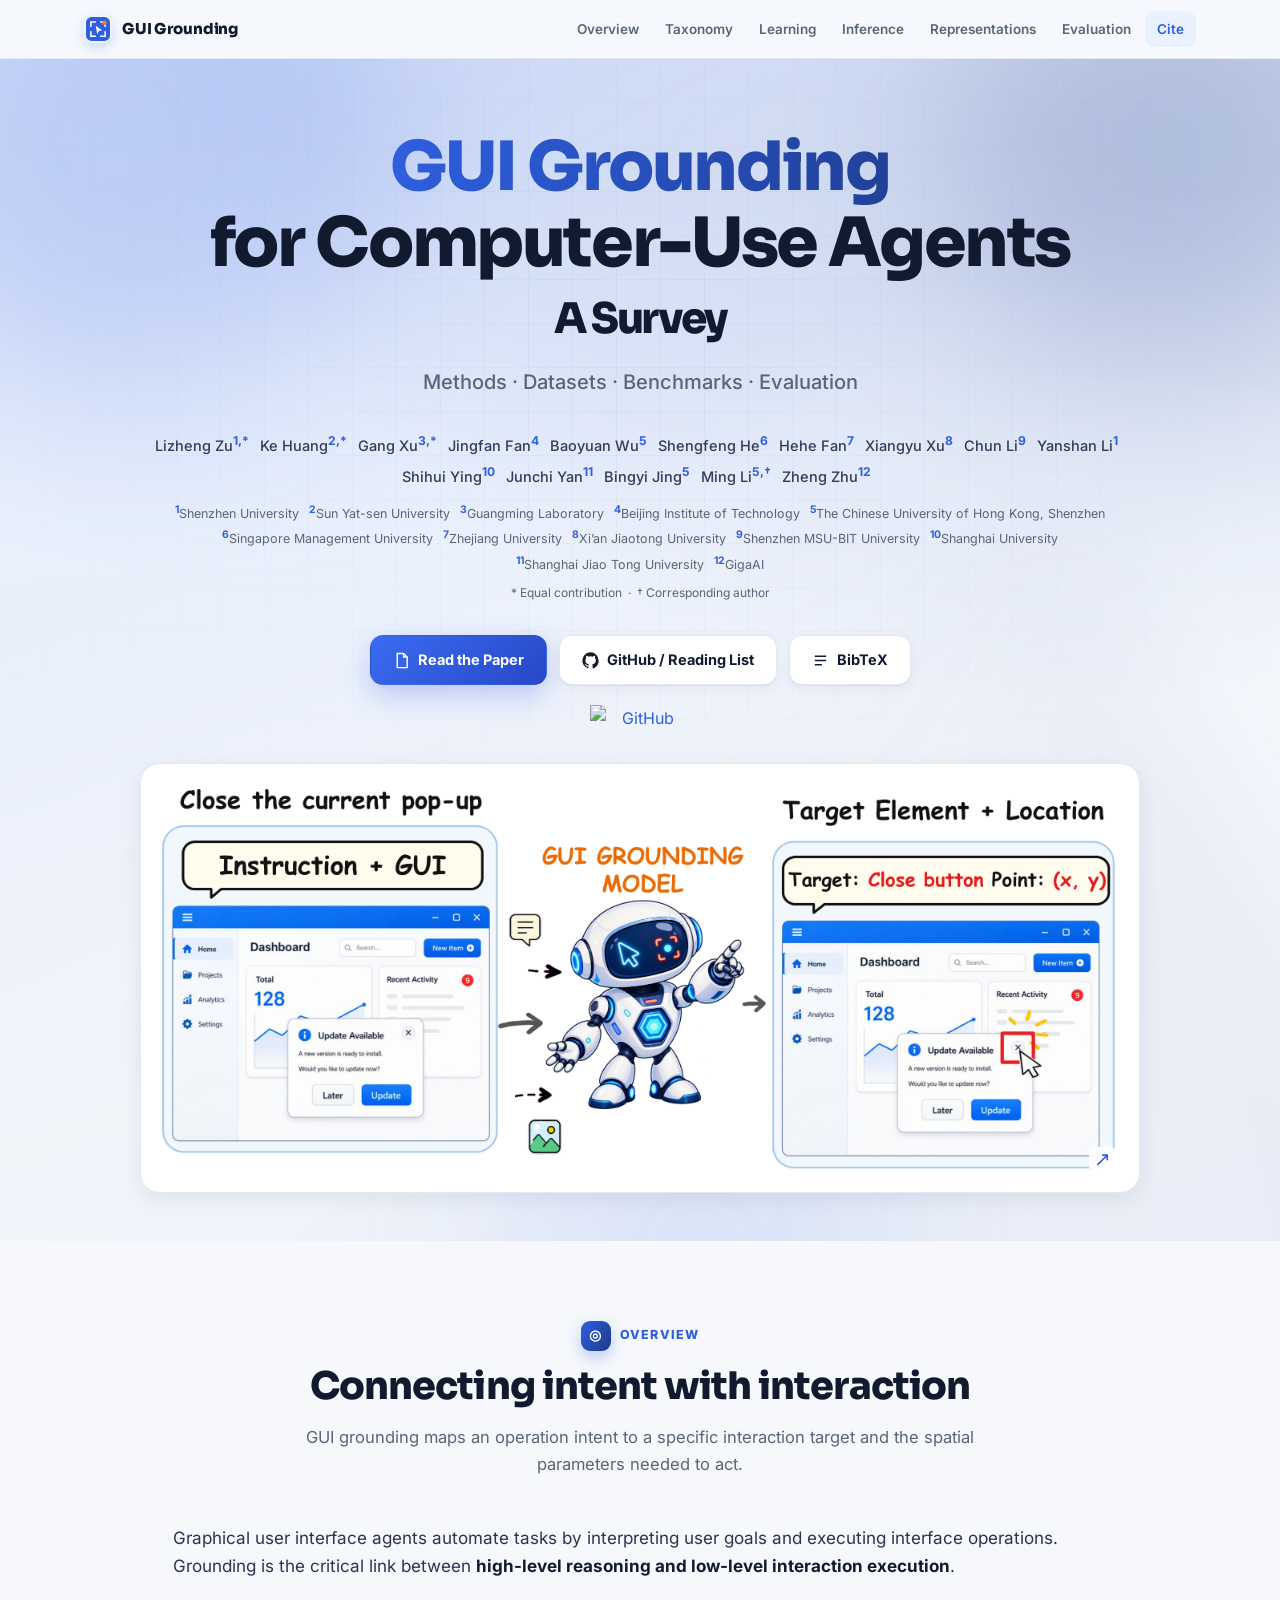
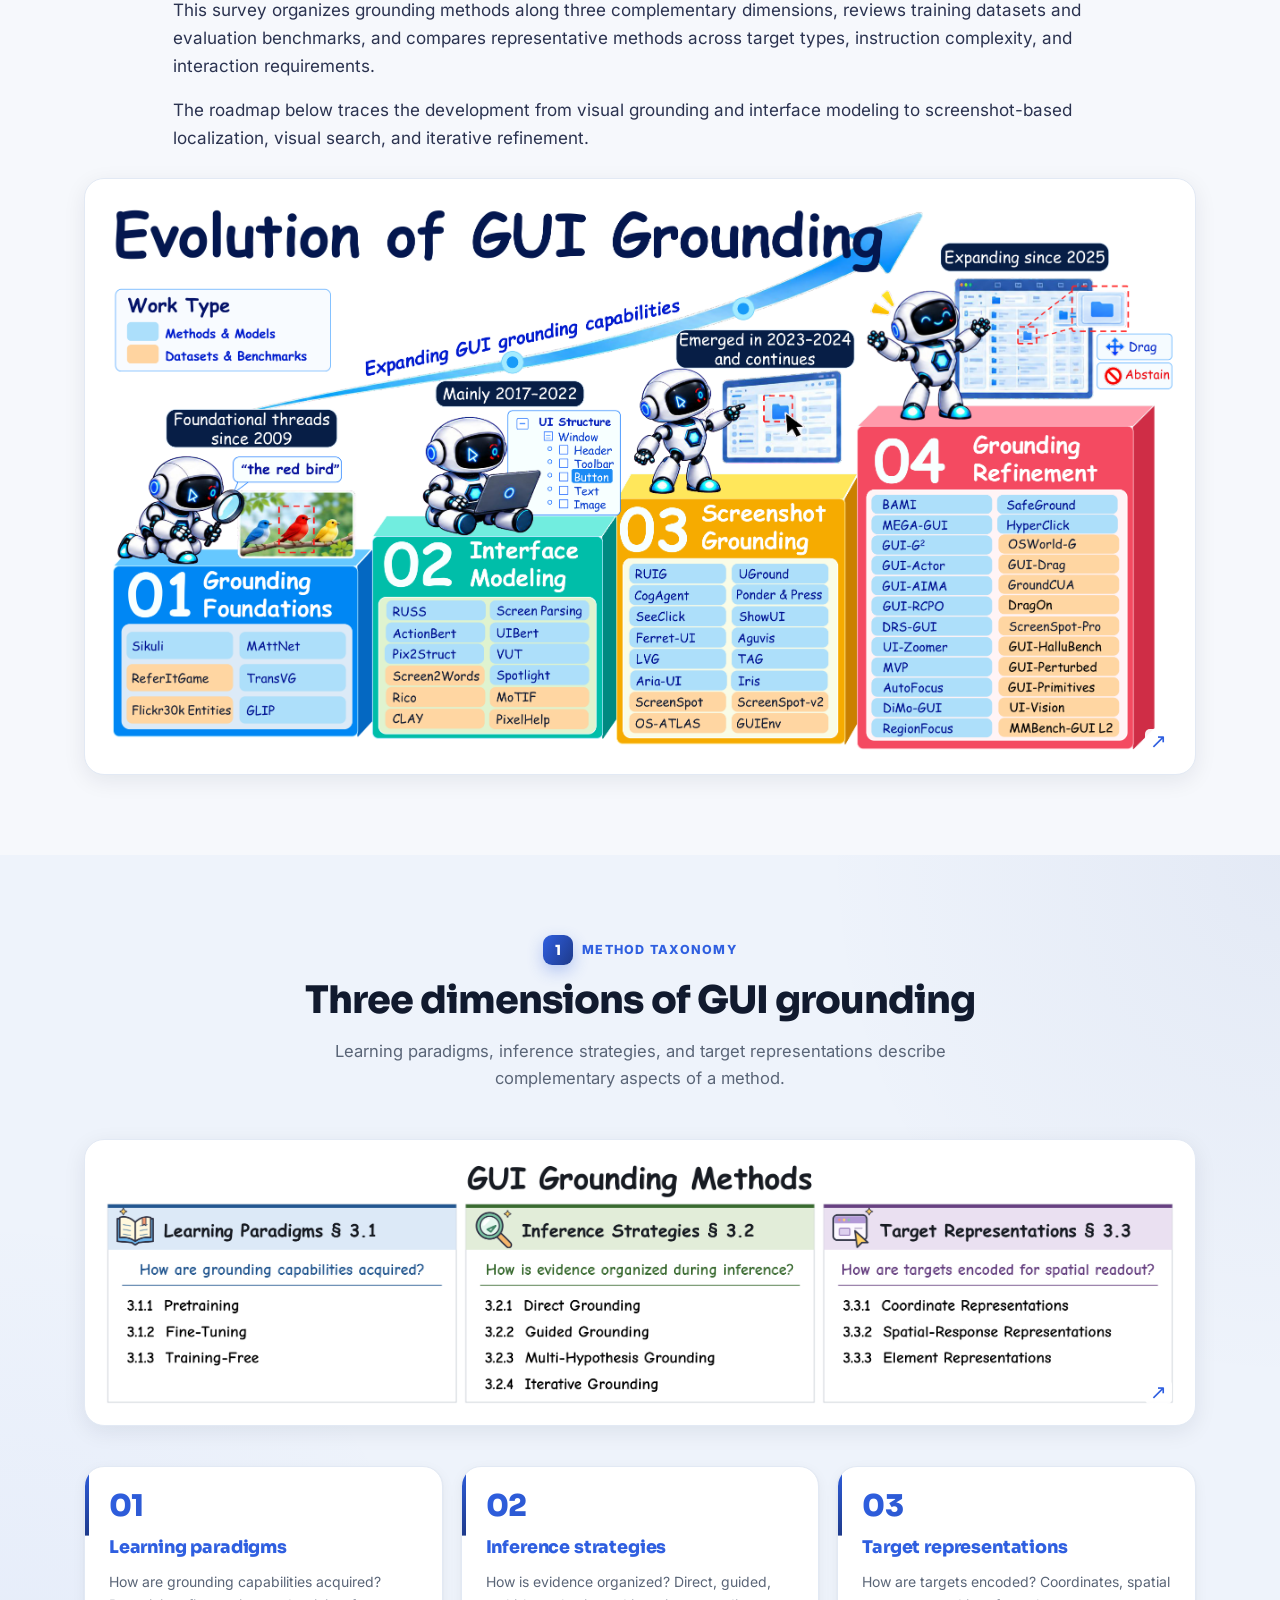
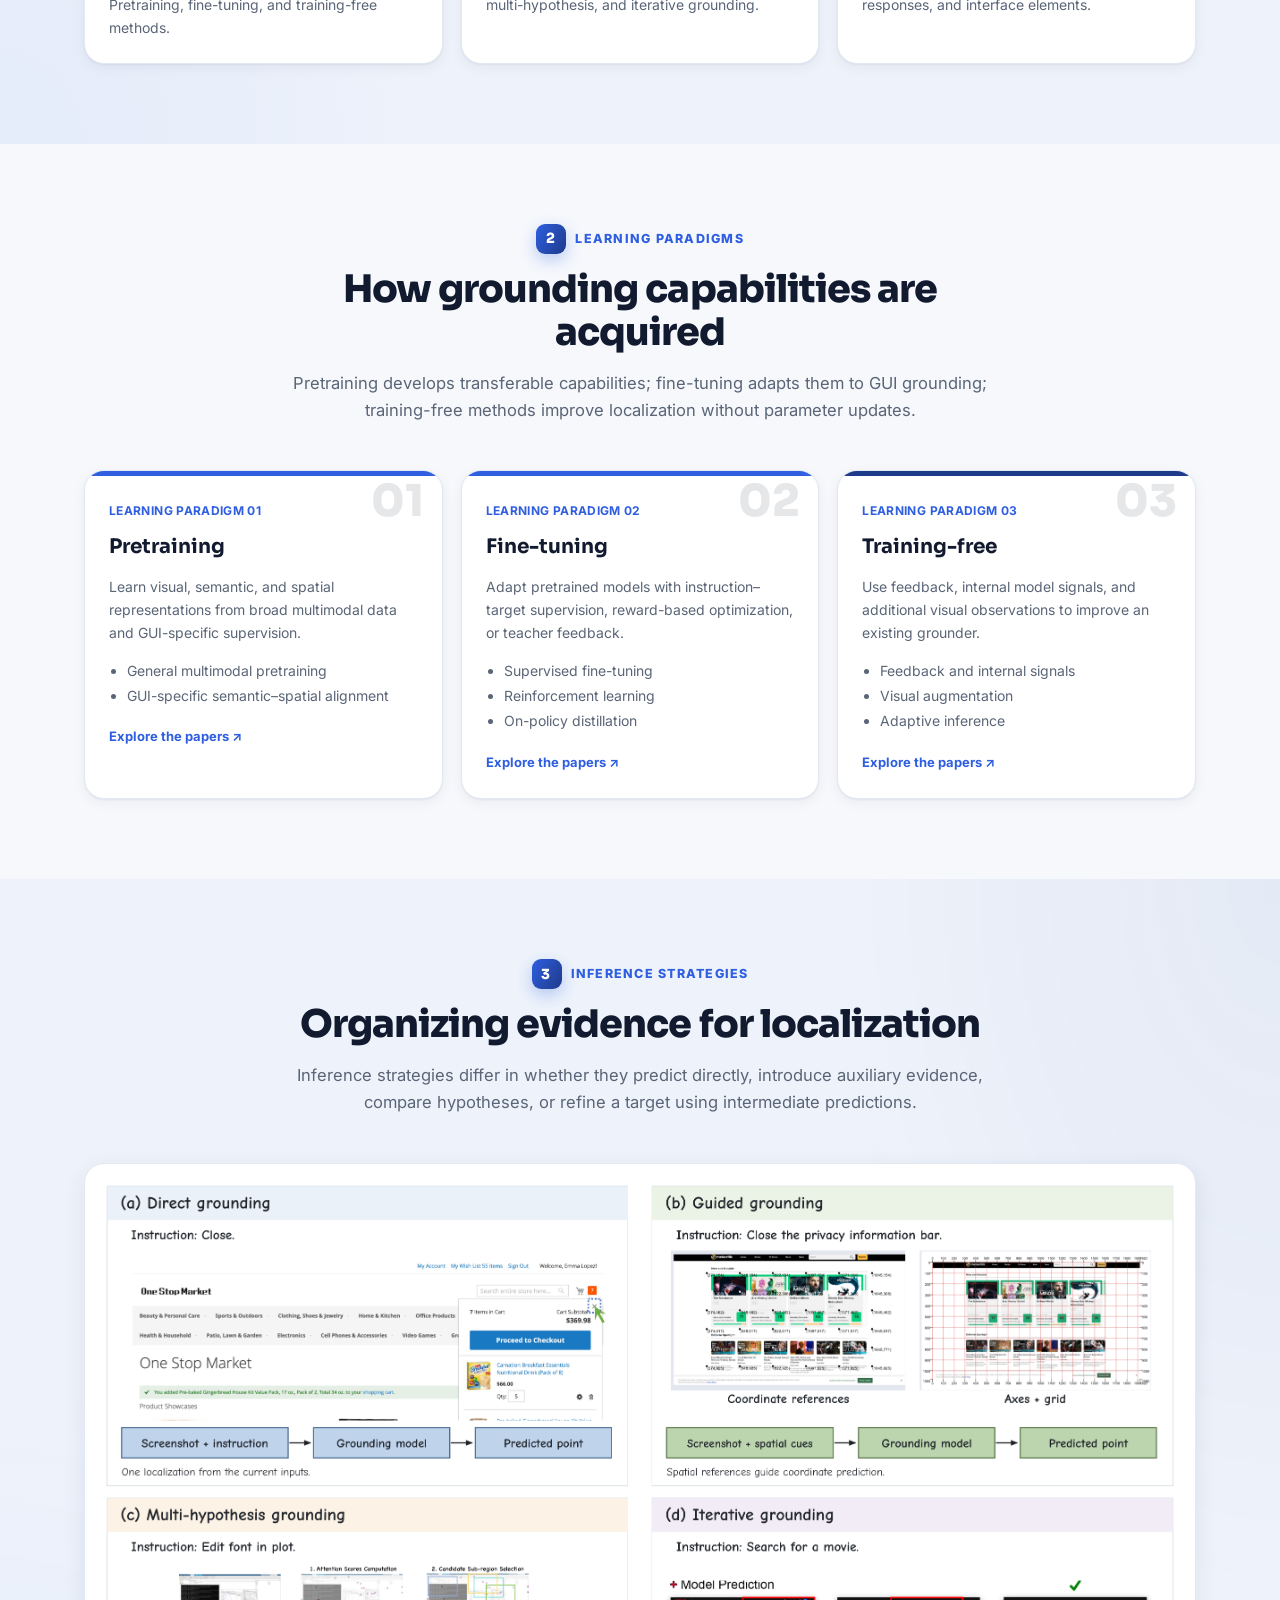
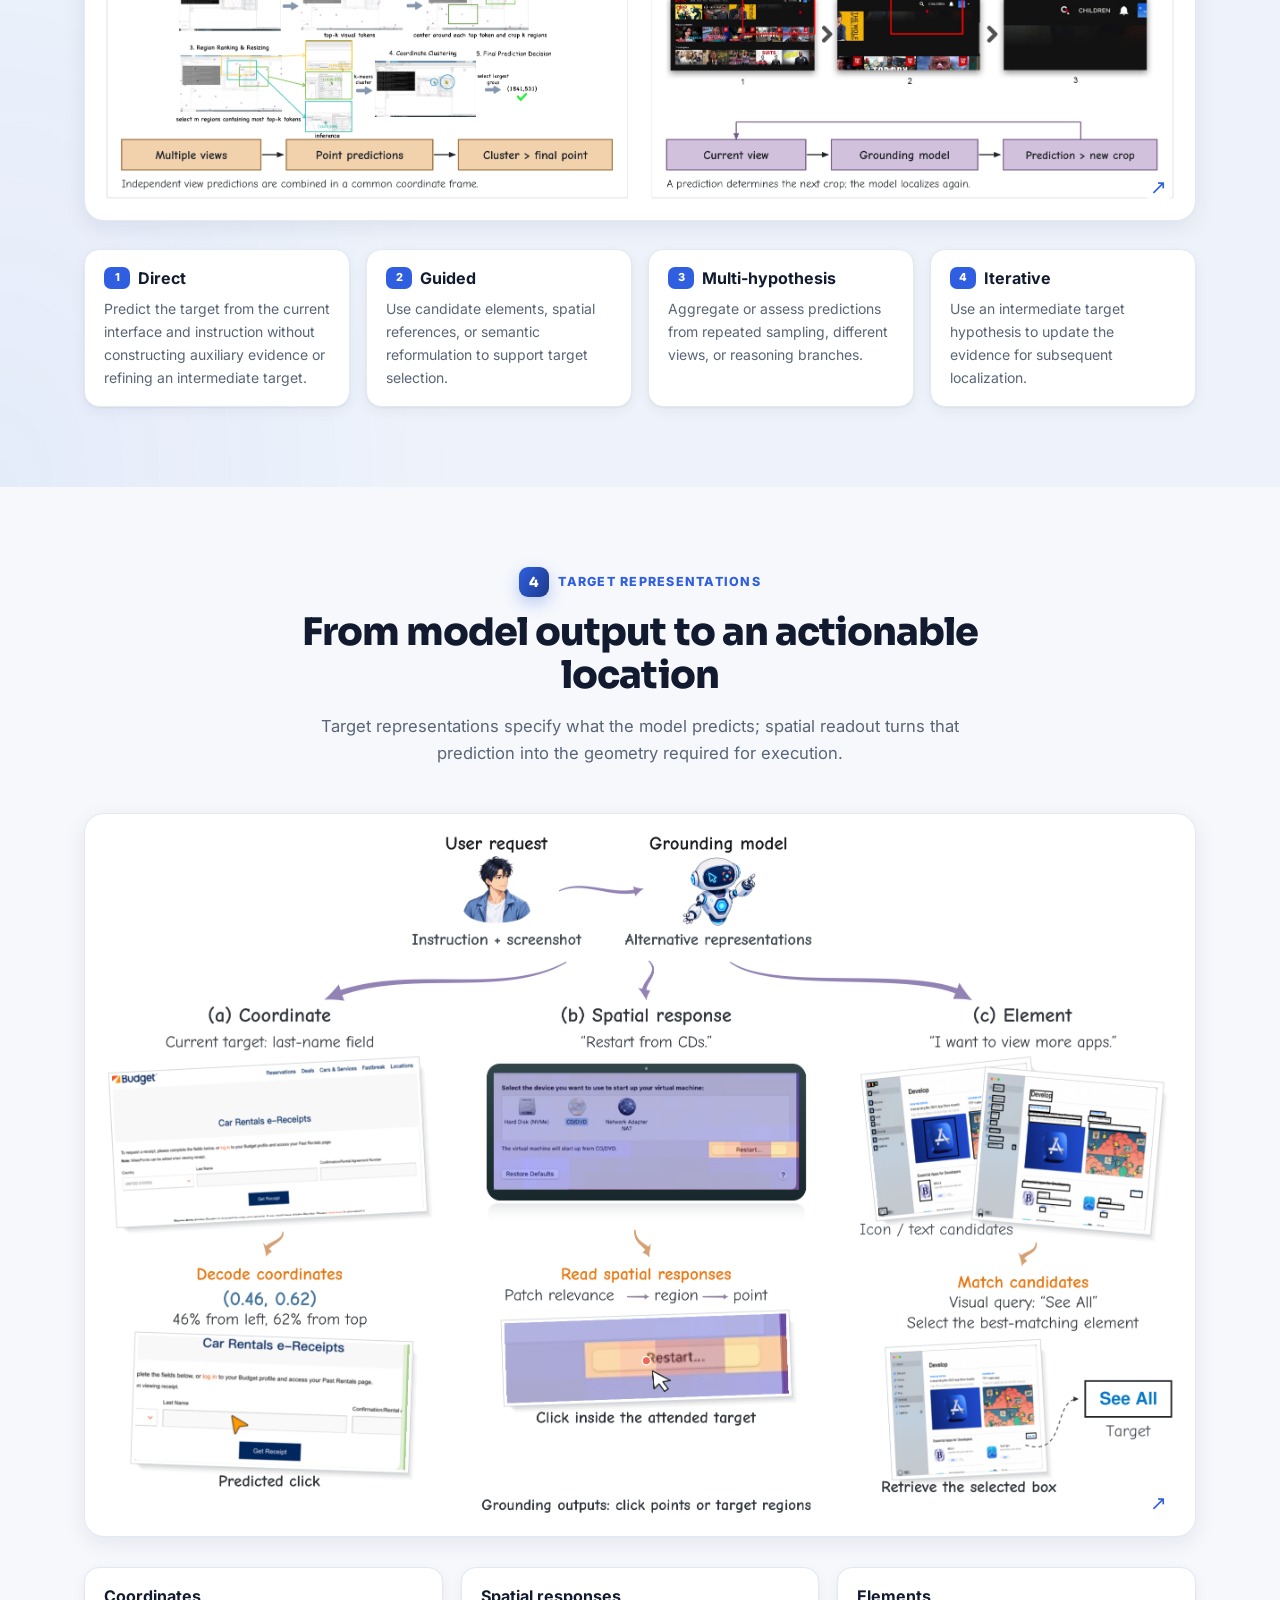
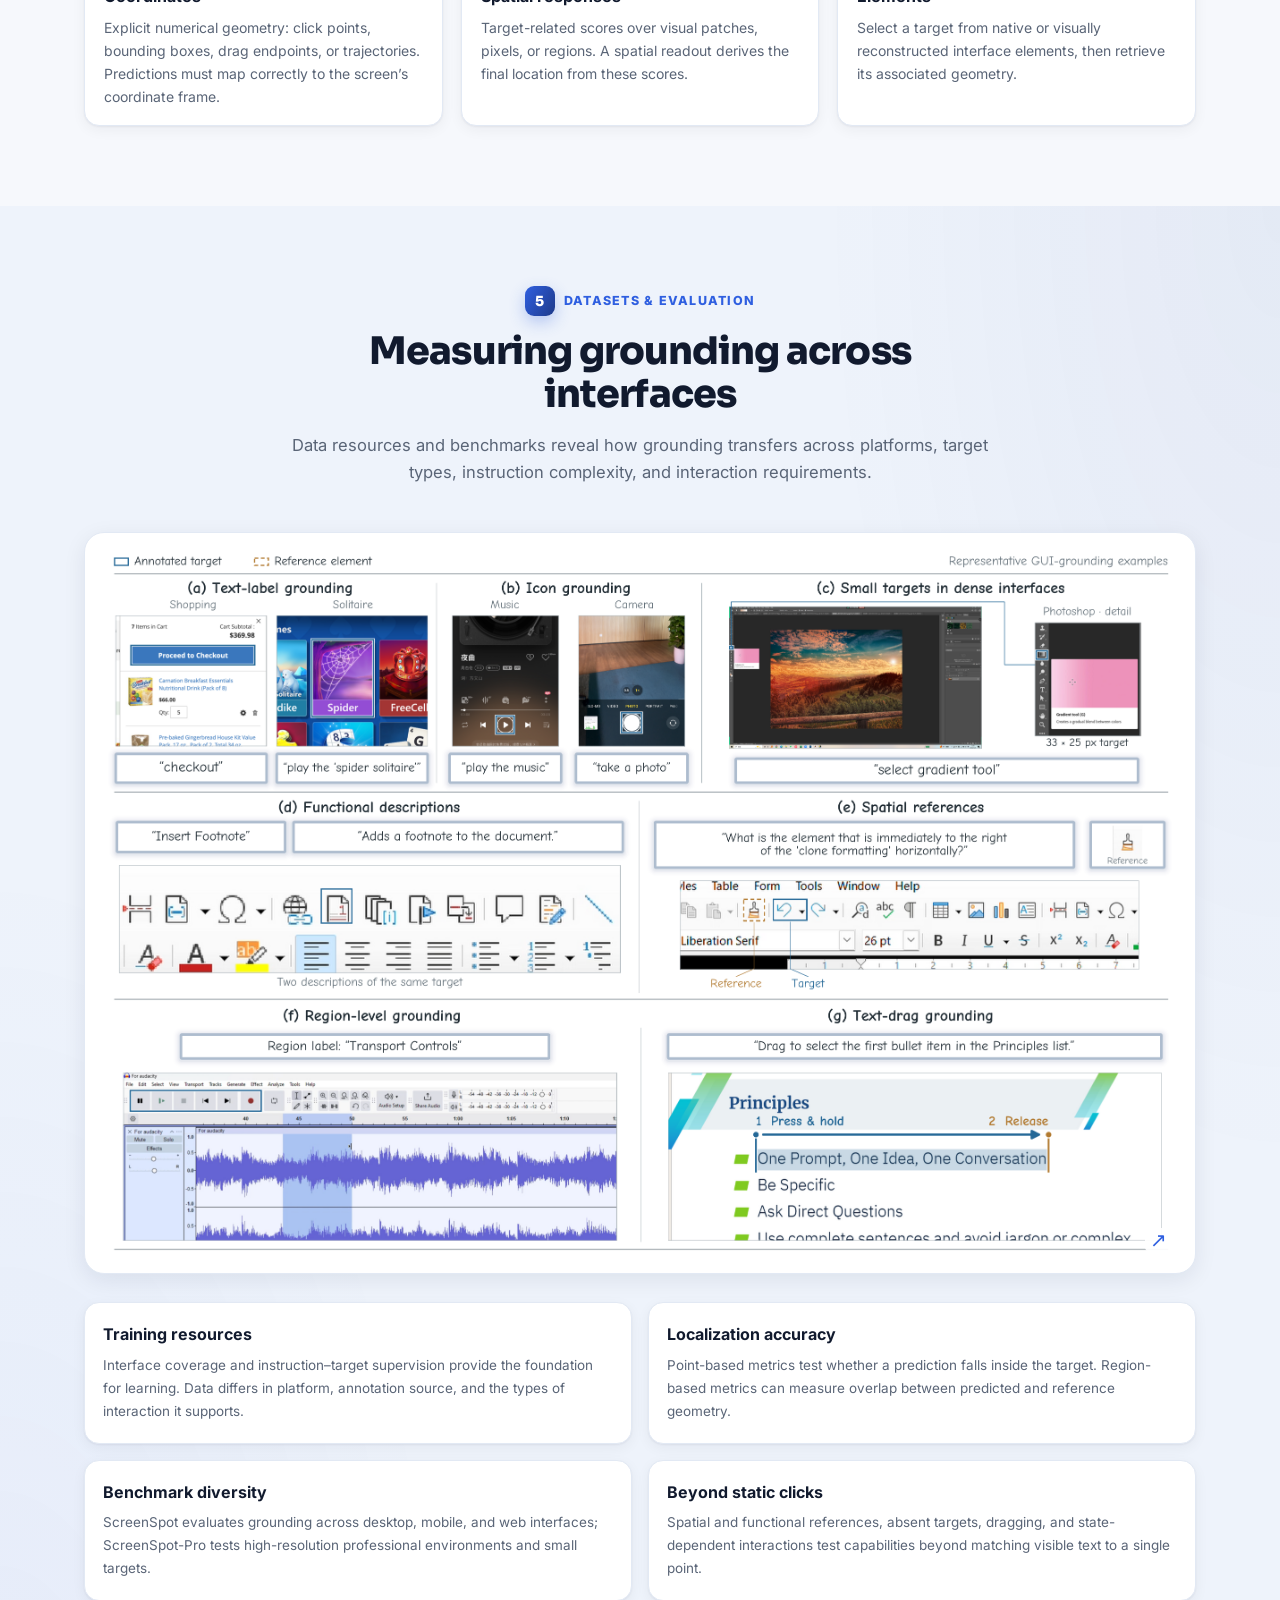
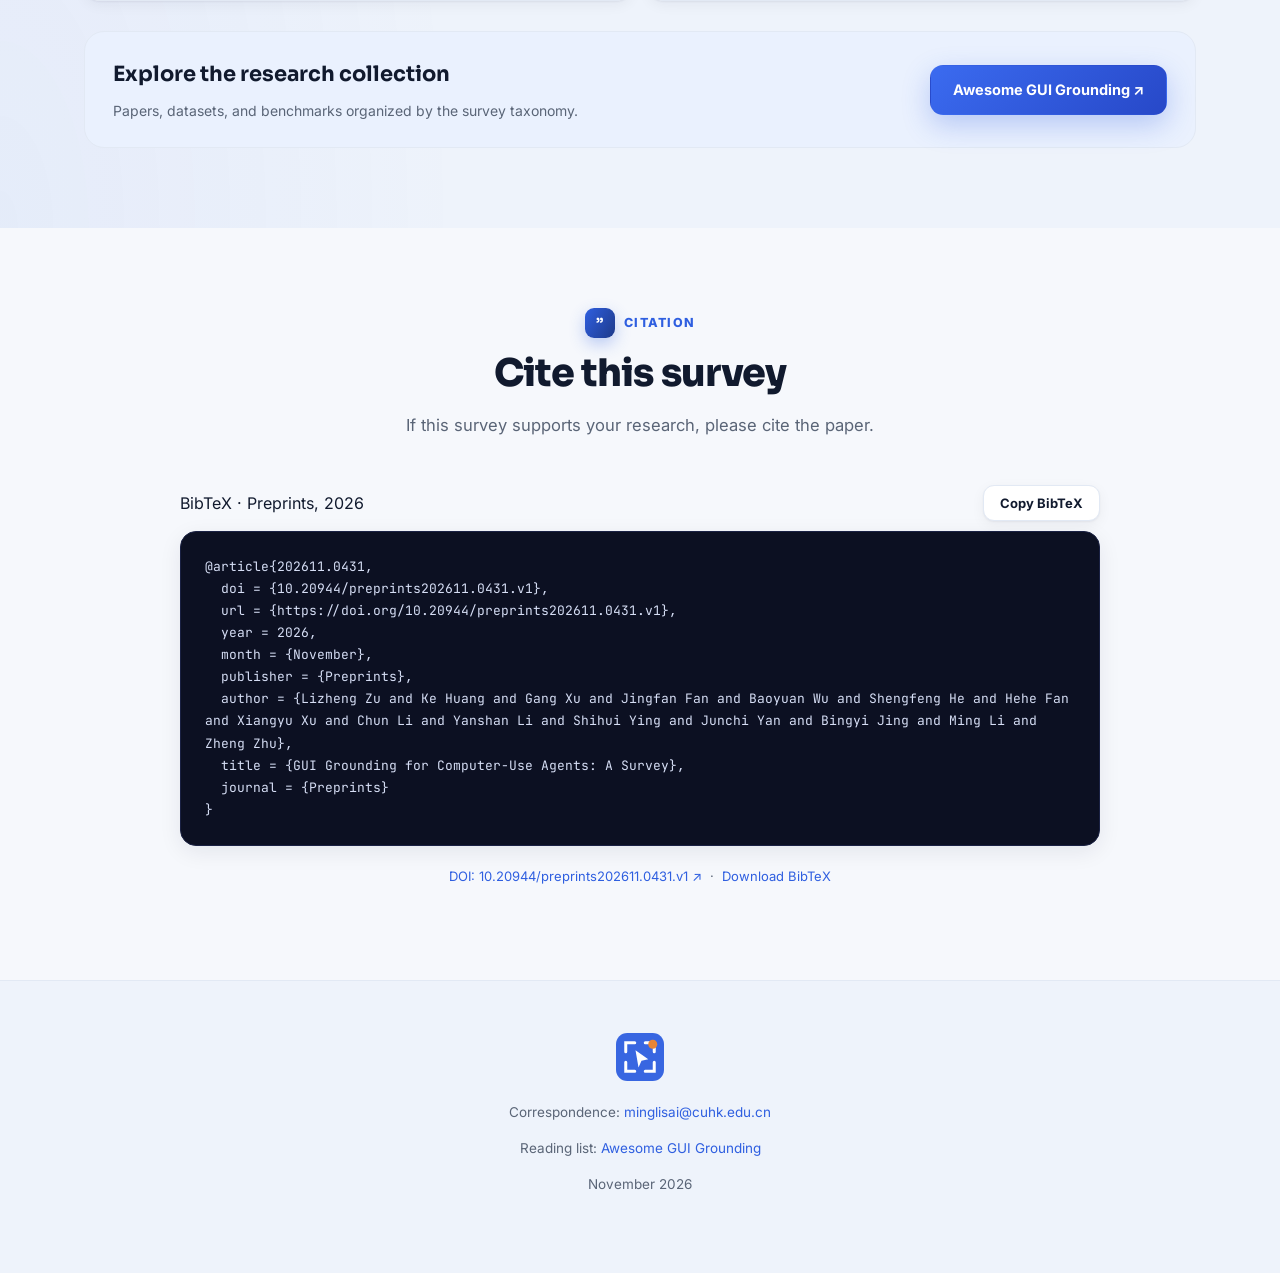
==== commit 5958bc9f: "Publish GUI Grounding Survey project website" ====
--- a/index.html
+++ b/index.html
@@ -8,10 +8,86 @@
 <meta content="A survey of GUI grounding methods, learning paradigms, inference strategies, target representations, datasets, and evaluation." name="description"/>
 <link href="assets/favicon.svg" rel="icon" type="image/svg+xml"/>
 
-<link href="https://fonts.googleapis.com" rel="preconnect"/>
 <link crossorigin="" href="https://fonts.gstatic.com" rel="preconnect"/>
-<link href="https://fonts.googleapis.com/css2?family=Inter:wght@400;500;600;700;800;900&amp;family=JetBrains+Mono:wght@400;500&amp;family=Sora:wght@600;700;800&amp;display=swap" rel="stylesheet"/>
-<style>
+
+<style>@font-face {
+  font-family: 'Inter';
+  font-style: normal;
+  font-weight: 400;
+  font-display: swap;
+  src: url(assets/fonts/inter-400.woff2) format('woff2');
+}
+@font-face {
+  font-family: 'Inter';
+  font-style: normal;
+  font-weight: 500;
+  font-display: swap;
+  src: url(assets/fonts/inter-500.woff2) format('woff2');
+}
+@font-face {
+  font-family: 'Inter';
+  font-style: normal;
+  font-weight: 600;
+  font-display: swap;
+  src: url(assets/fonts/inter-600.woff2) format('woff2');
+}
+@font-face {
+  font-family: 'Inter';
+  font-style: normal;
+  font-weight: 700;
+  font-display: swap;
+  src: url(assets/fonts/inter-700.woff2) format('woff2');
+}
+@font-face {
+  font-family: 'Inter';
+  font-style: normal;
+  font-weight: 800;
+  font-display: swap;
+  src: url(assets/fonts/inter-800.woff2) format('woff2');
+}
+@font-face {
+  font-family: 'Inter';
+  font-style: normal;
+  font-weight: 900;
+  font-display: swap;
+  src: url(assets/fonts/inter-900.woff2) format('woff2');
+}
+@font-face {
+  font-family: 'JetBrains Mono';
+  font-style: normal;
+  font-weight: 400;
+  font-display: swap;
+  src: url(assets/fonts/jetbrains-mono-400.woff2) format('woff2');
+}
+@font-face {
+  font-family: 'JetBrains Mono';
+  font-style: normal;
+  font-weight: 500;
+  font-display: swap;
+  src: url(assets/fonts/jetbrains-mono-500.woff2) format('woff2');
+}
+@font-face {
+  font-family: 'Sora';
+  font-style: normal;
+  font-weight: 600;
+  font-display: swap;
+  src: url(assets/fonts/sora-600.woff2) format('woff2');
+}
+@font-face {
+  font-family: 'Sora';
+  font-style: normal;
+  font-weight: 700;
+  font-display: swap;
+  src: url(assets/fonts/sora-700.woff2) format('woff2');
+}
+@font-face {
+  font-family: 'Sora';
+  font-style: normal;
+  font-weight: 800;
+  font-display: swap;
+  src: url(assets/fonts/sora-800.woff2) format('woff2');
+}
+
   :root{
     --bg:#f6f8fc;
     --bg-2:#eef3fb;
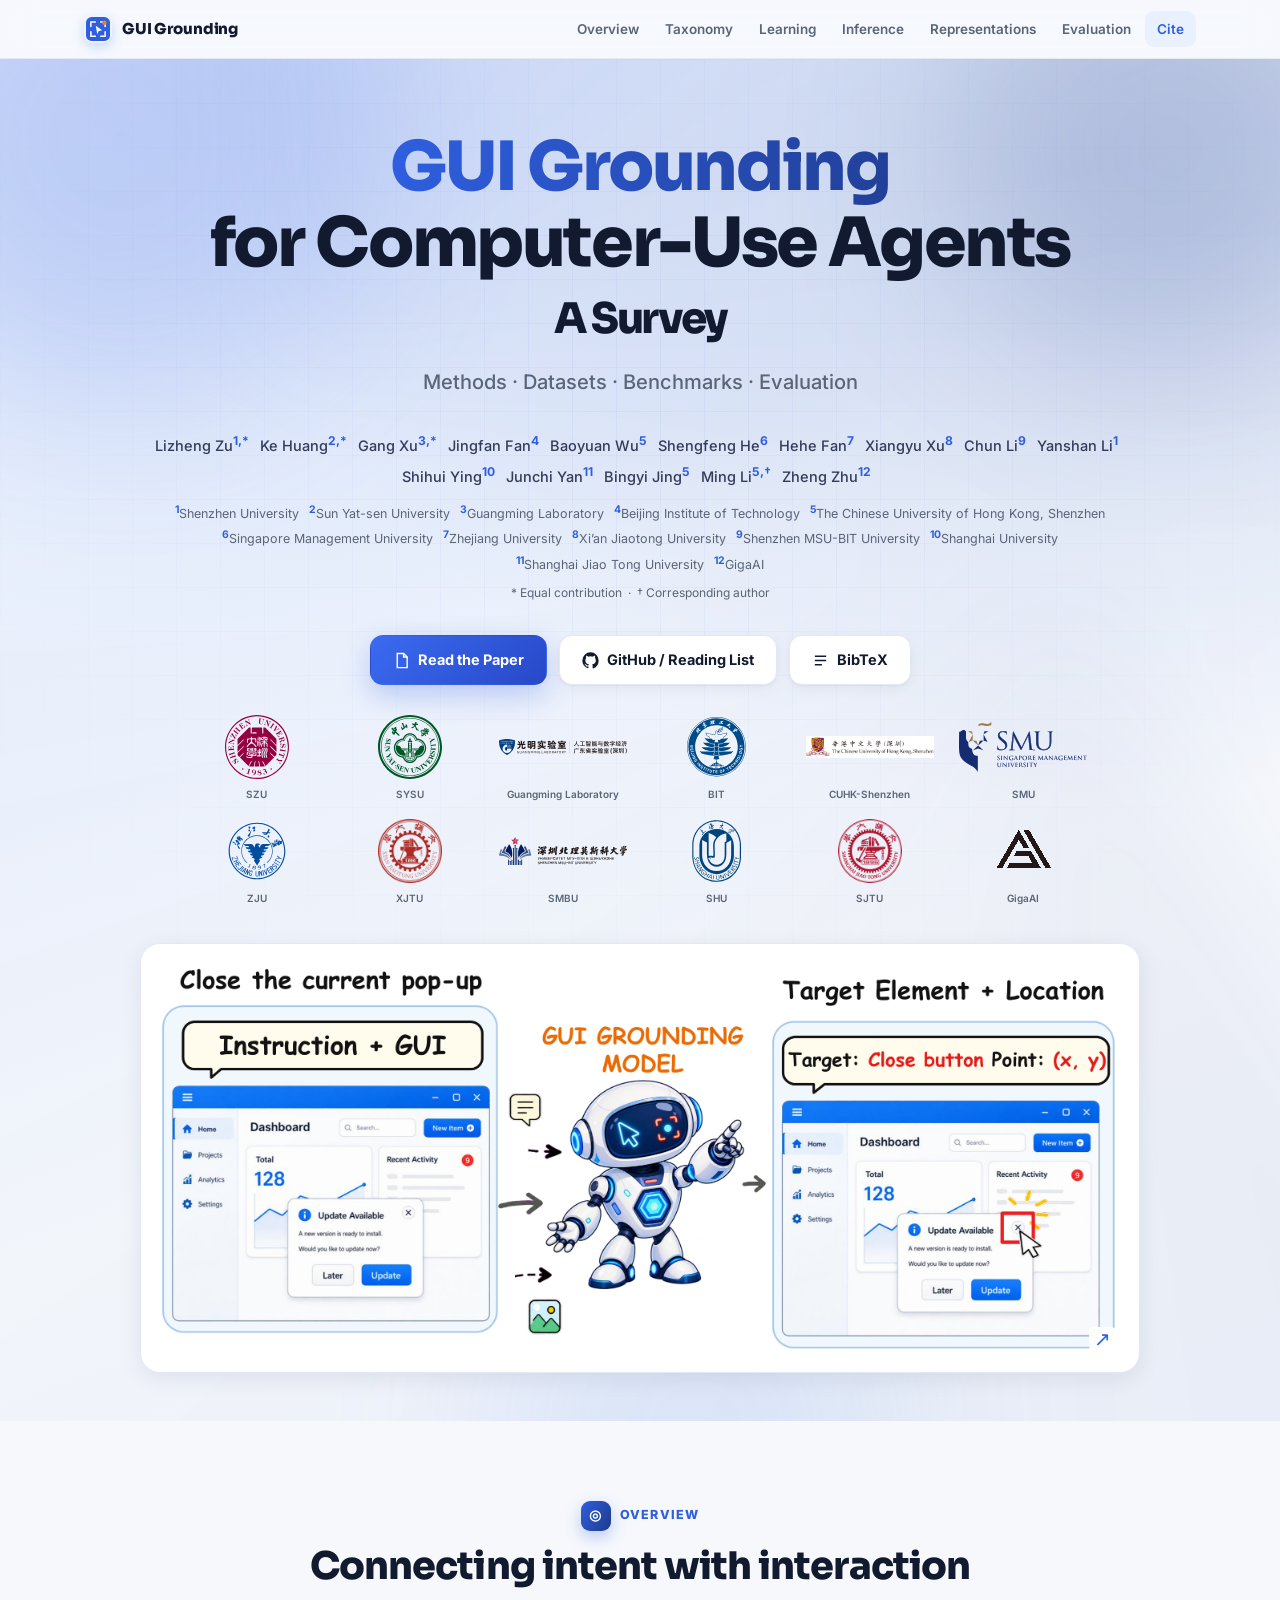
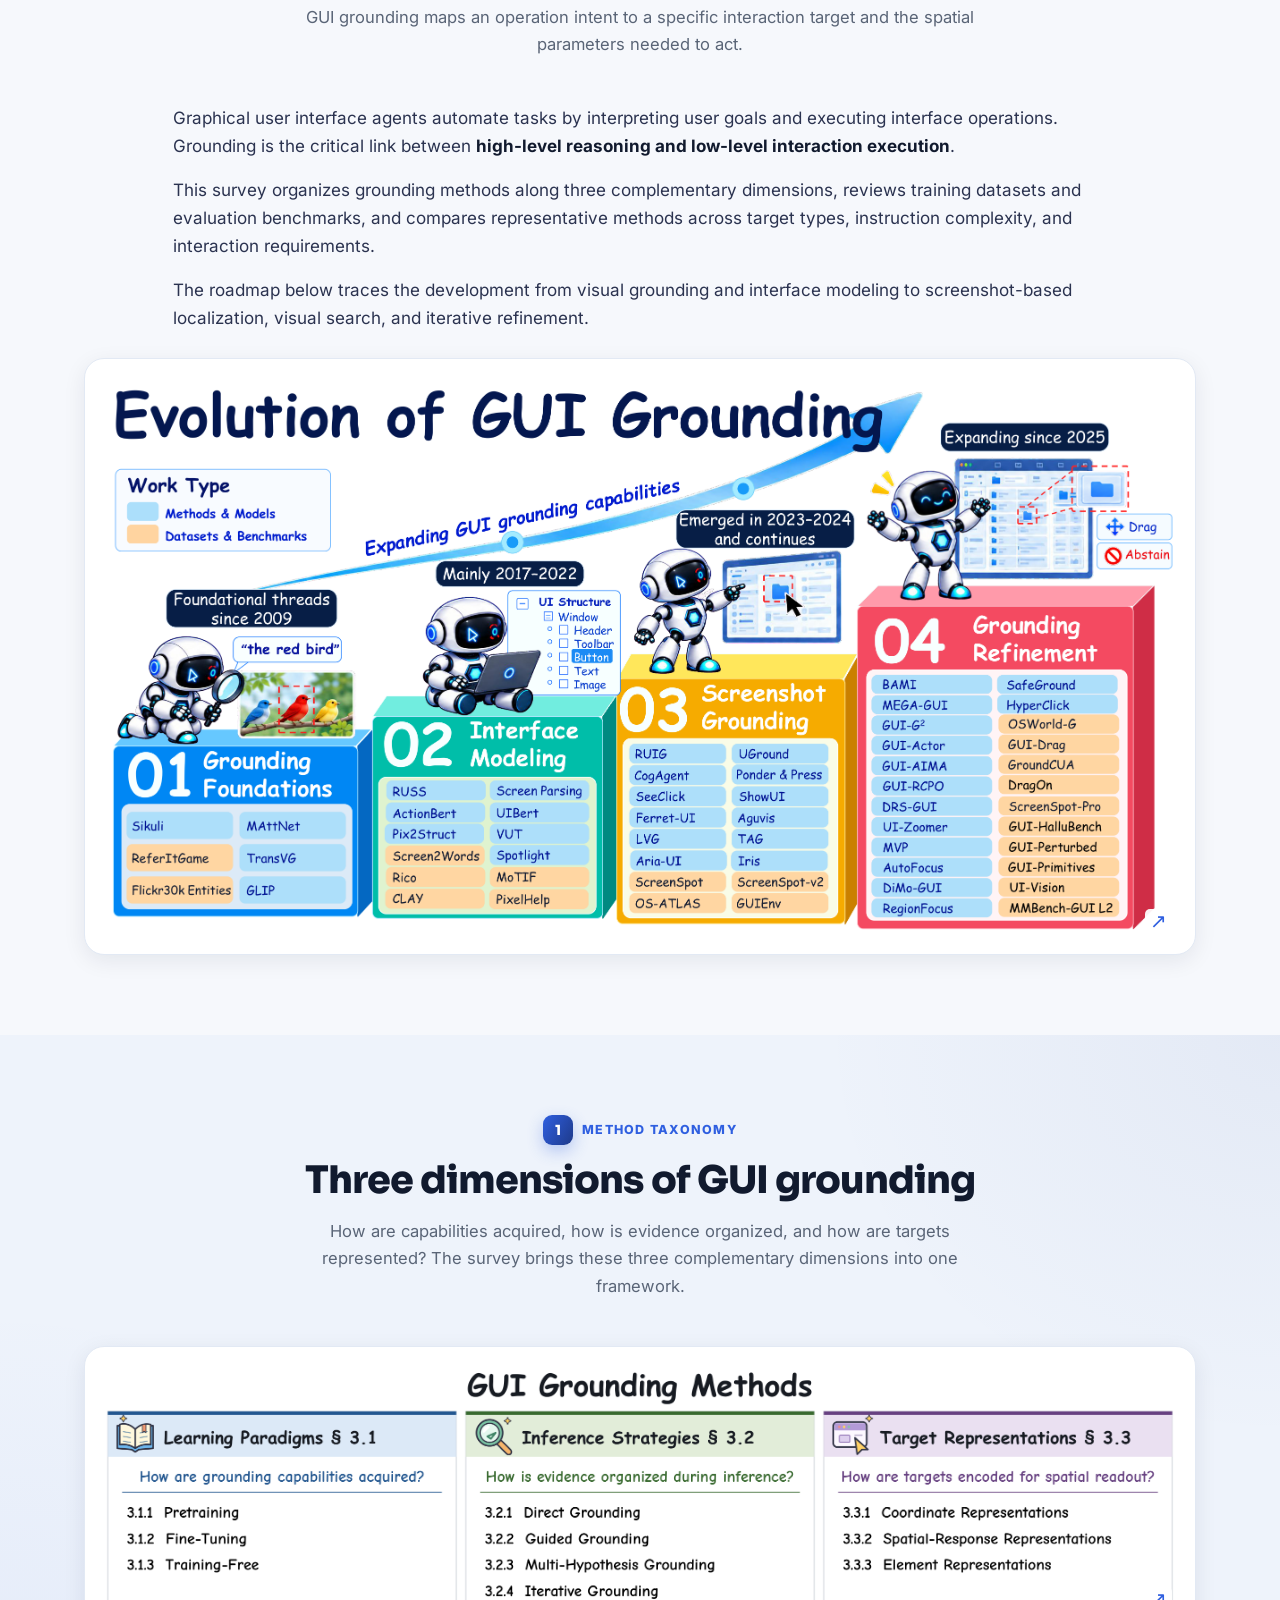
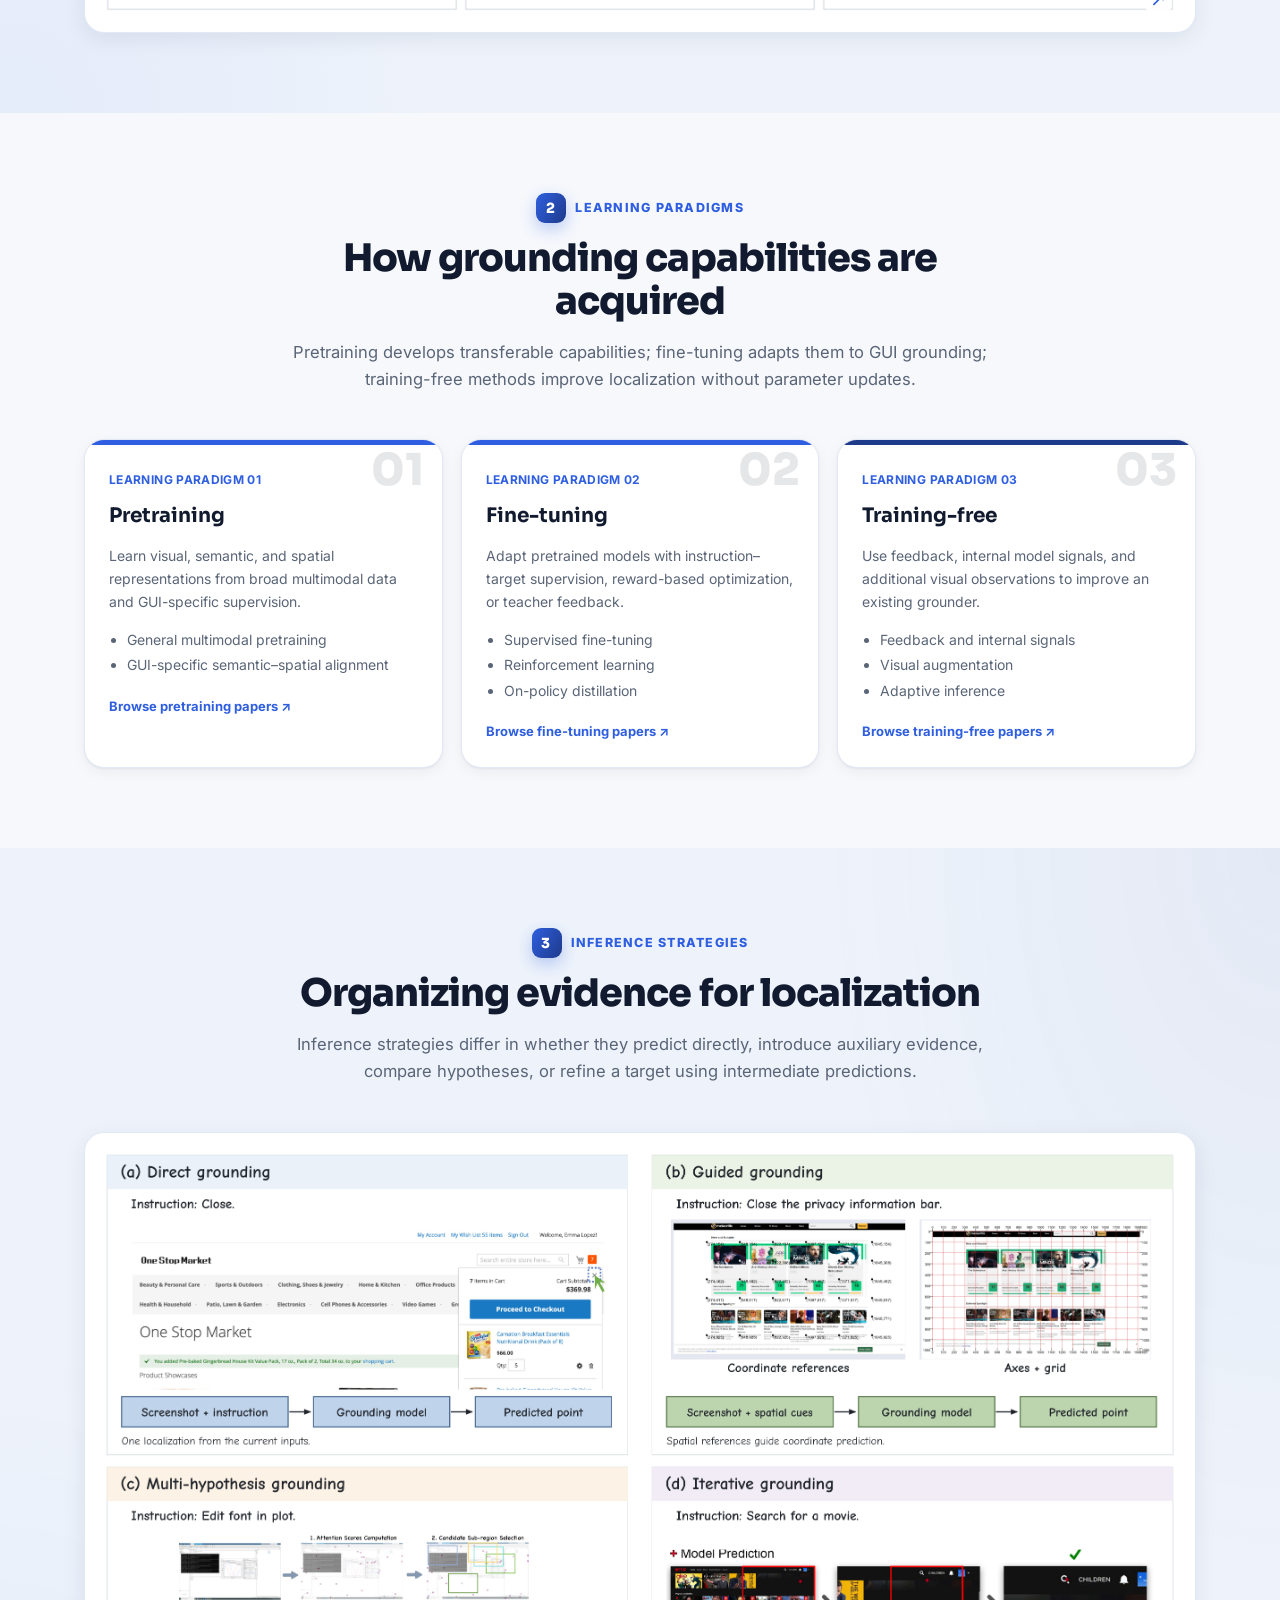
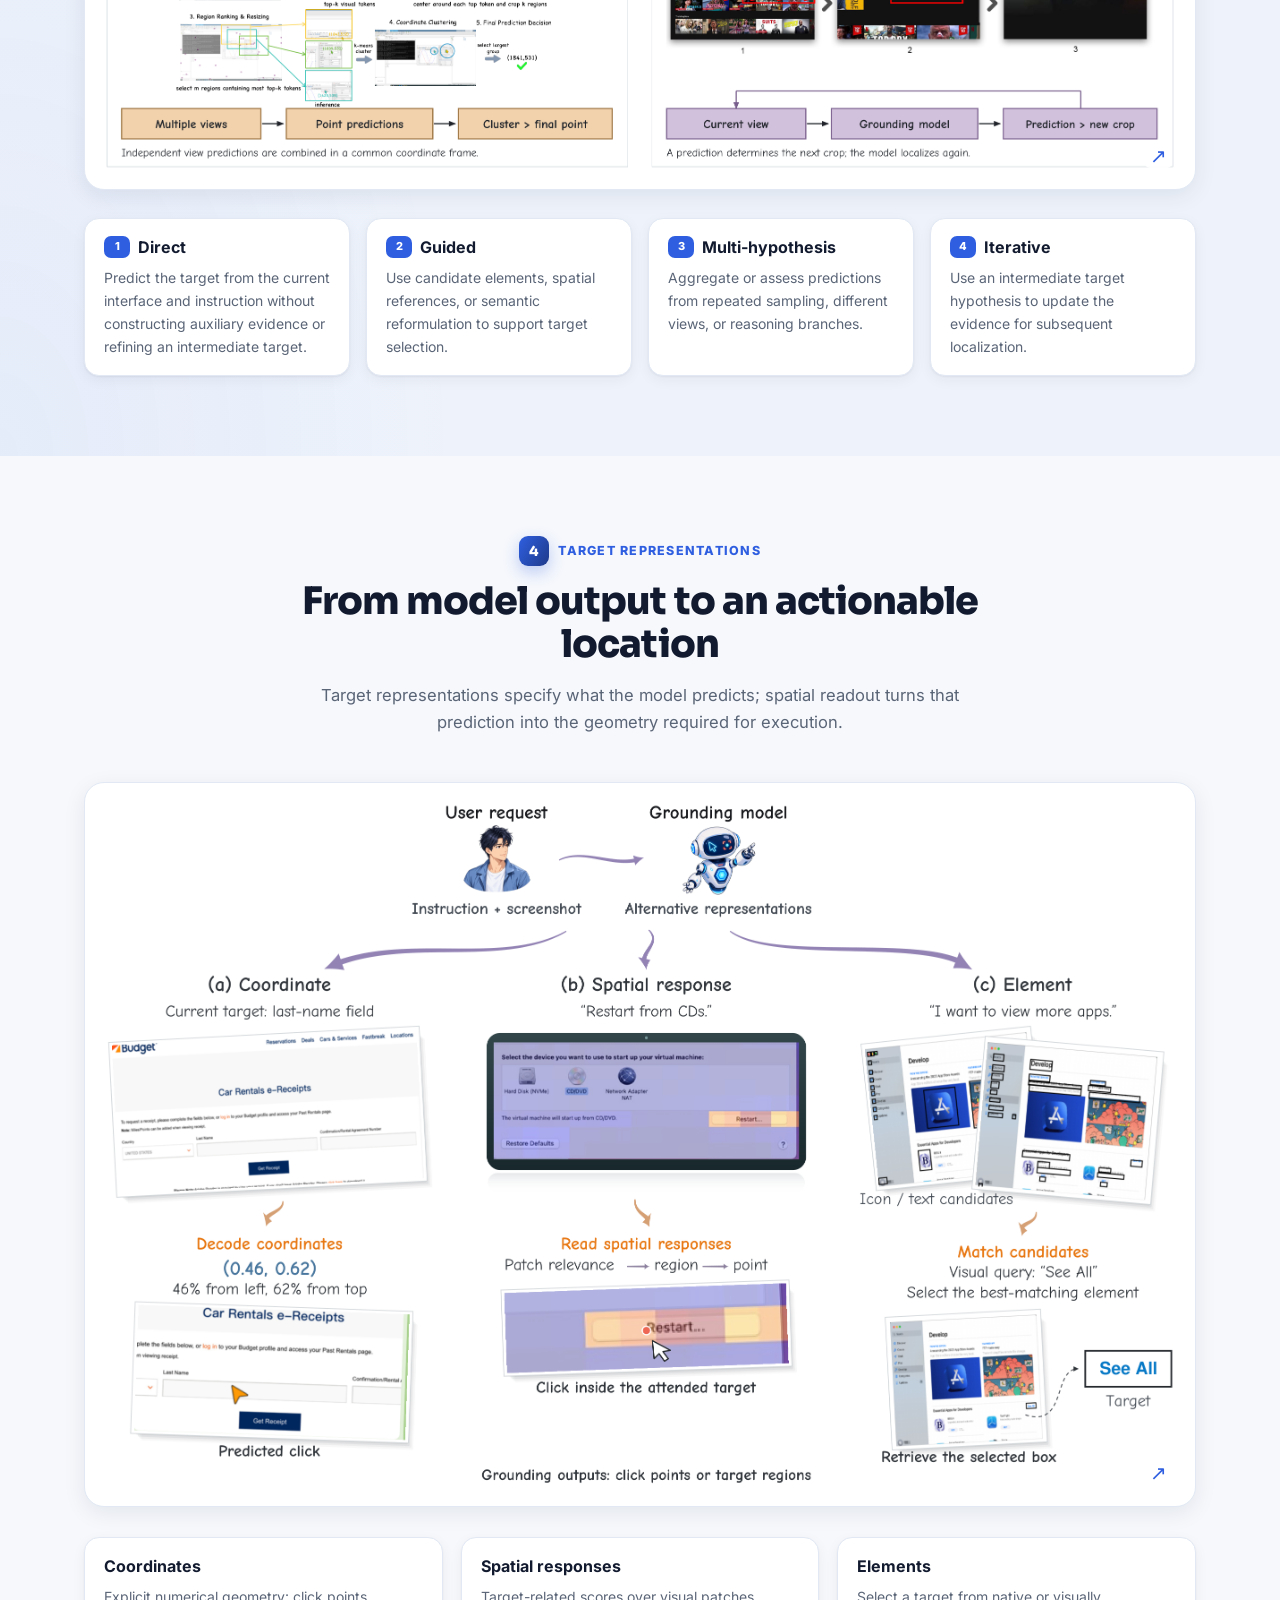
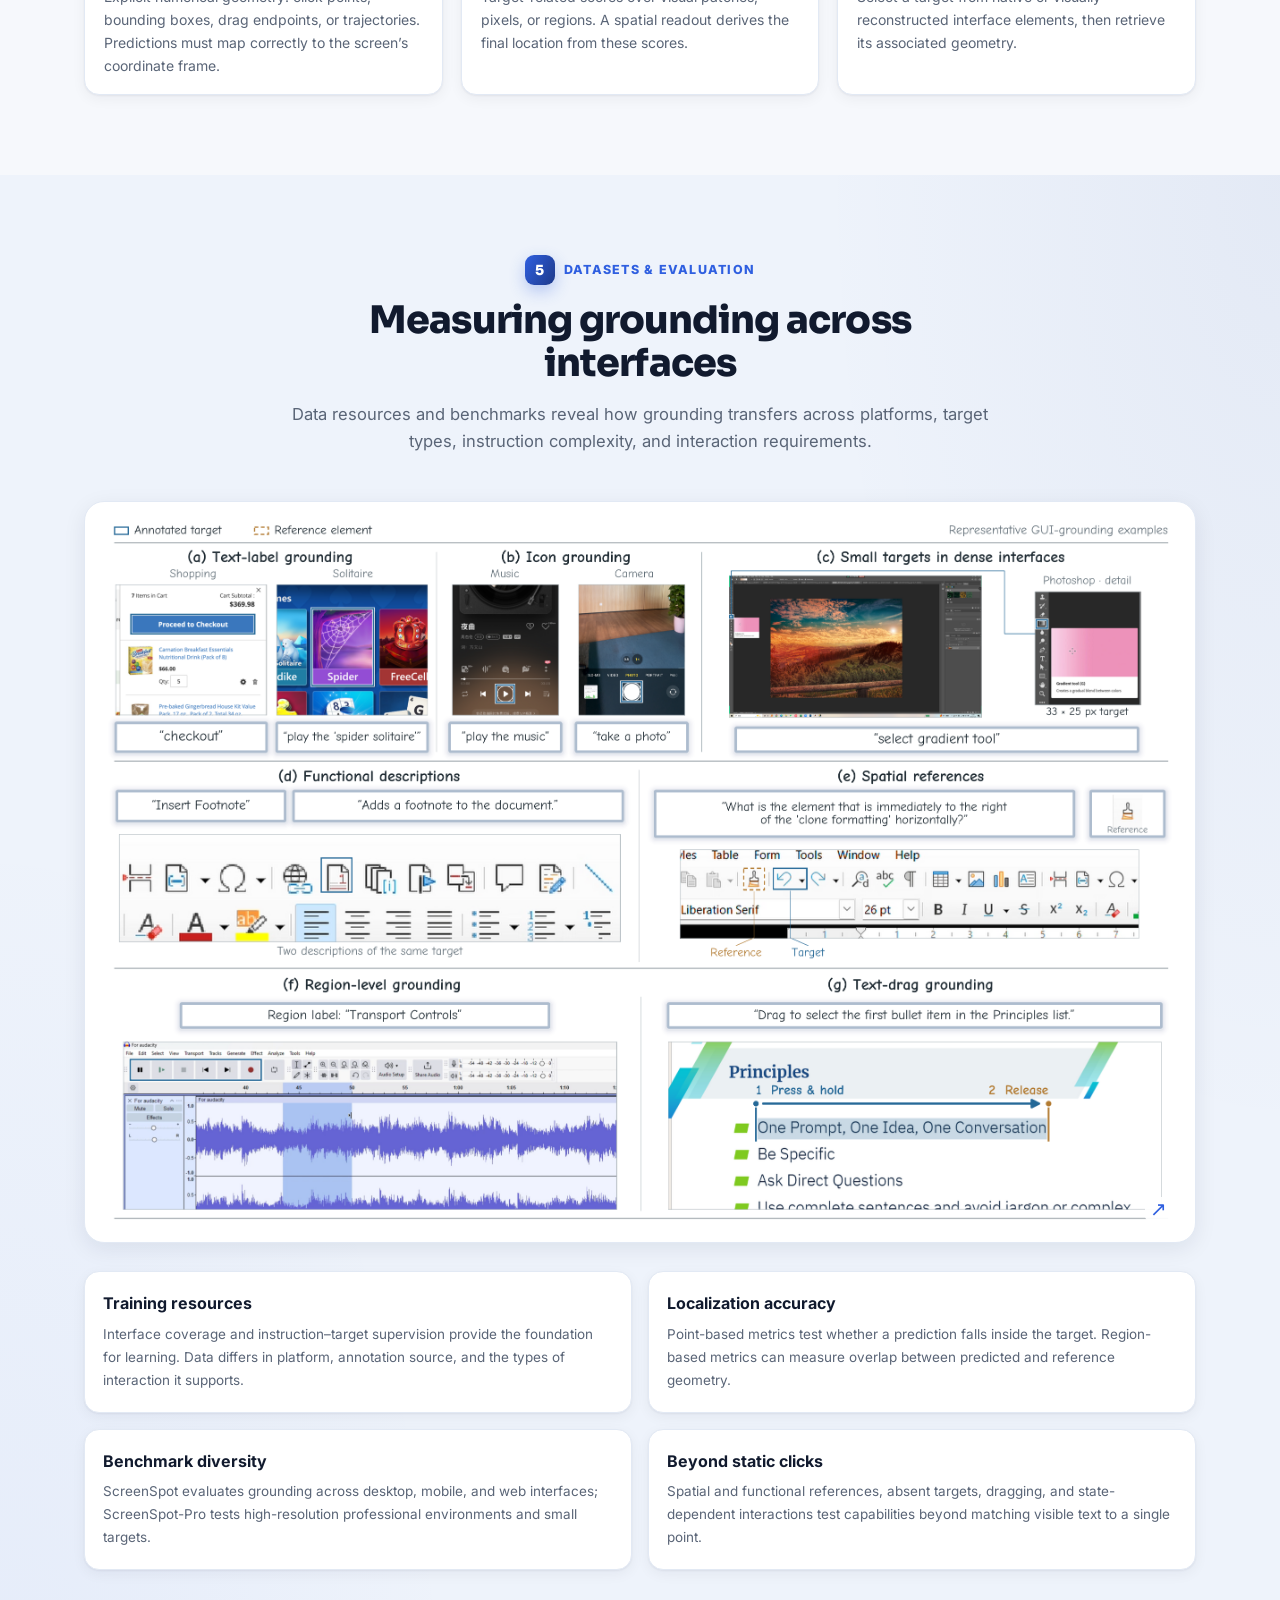
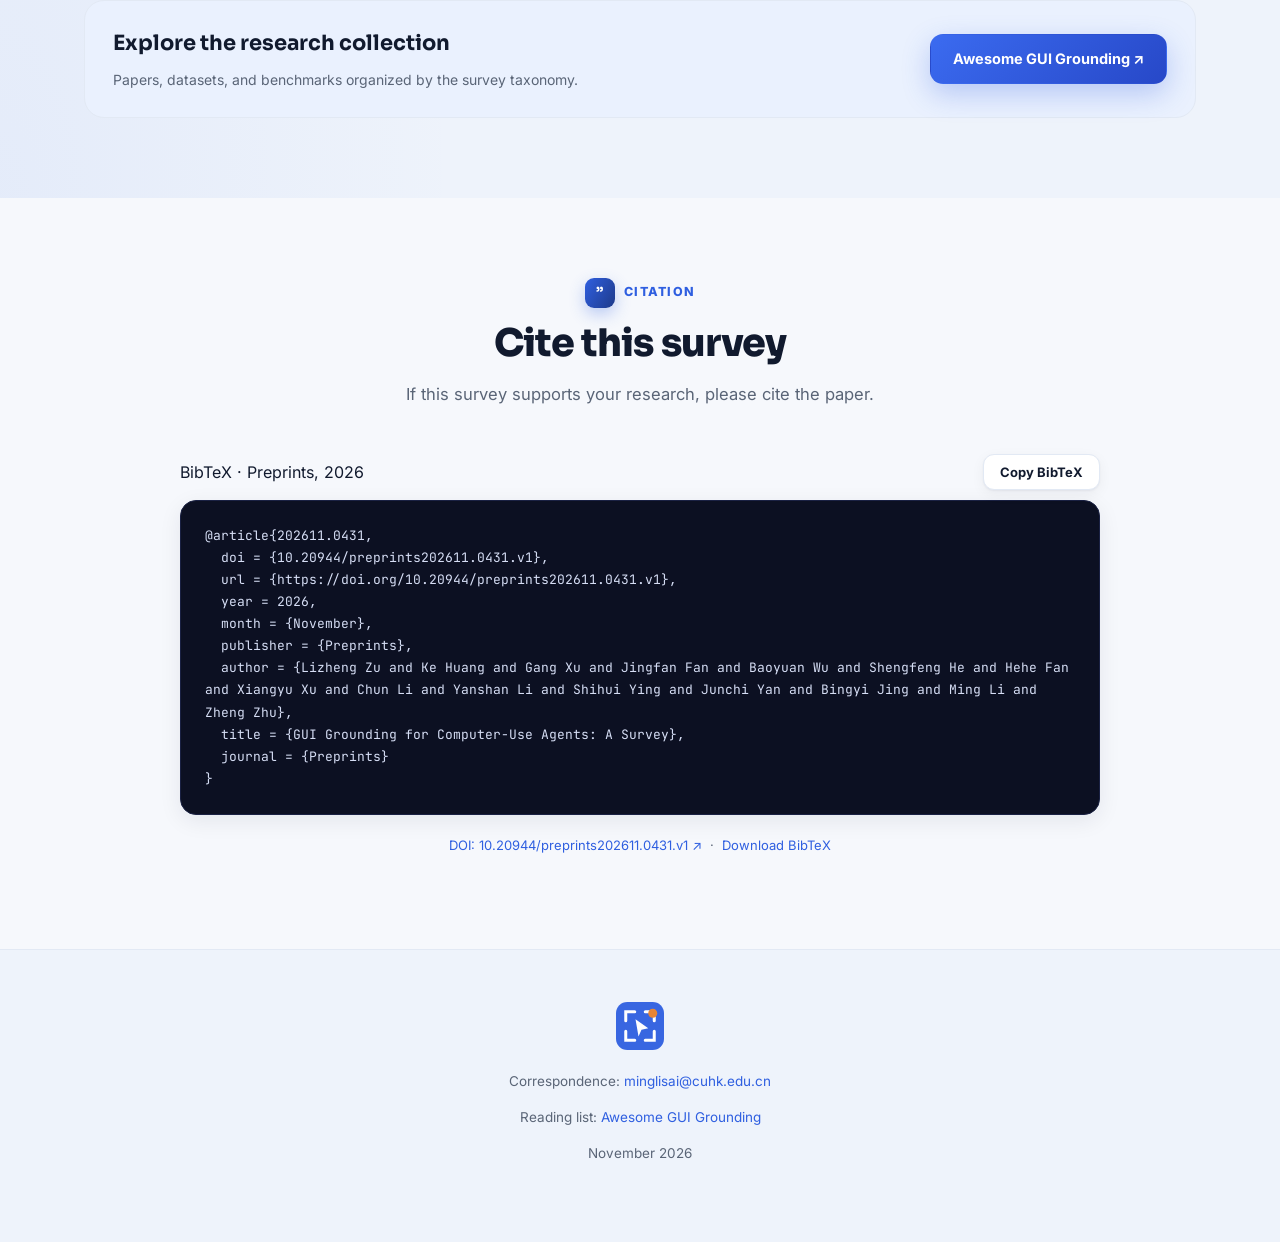
==== commit da3e806c: "Publish GUI Grounding Survey project website" ====
--- a/index.html
+++ b/index.html
@@ -7,9 +7,7 @@
 <title>GUI Grounding for Computer-Use Agents: A Survey</title>
 <meta content="A survey of GUI grounding methods, learning paradigms, inference strategies, target representations, datasets, and evaluation." name="description"/>
 <link href="assets/favicon.svg" rel="icon" type="image/svg+xml"/>
-
 <link crossorigin="" href="https://fonts.gstatic.com" rel="preconnect"/>
-
 <style>@font-face {
   font-family: 'Inter';
   font-style: normal;
@@ -414,6 +412,16 @@
   @media(max-width:1050px){.nav-links a{font-size:12px;padding:7px 8px}}
   @media(max-width:860px){.research-grid{grid-template-columns:1fr}.inference-grid{grid-template-columns:repeat(2,minmax(0,1fr))}.resource-box{display:block}.resource-box .btn{margin-top:18px}.nav-links a{font-size:14px}}
   @media(max-width:600px){header.hero{padding:48px 0 36px}h1.title{font-size:clamp(34px,9.2vw,48px)}.authors{font-size:13px}.affil{font-size:11px}.affil span{max-width:100%}.hero-figure{margin-top:28px}.inference-grid,.evaluation-grid{grid-template-columns:1fr}.resource-box{padding:22px}.bibhead{gap:14px}.lightbox img{max-width:94vw;padding:10px}.hero-figure .figure{padding:9px}}
+
+/* Author institution marks */
+
+  .institution-seals{display:grid;grid-template-columns:repeat(6,minmax(0,1fr));gap:18px 20px;max-width:900px;margin:30px auto 0;align-items:start}
+  .institution-seal{display:flex;flex-direction:column;align-items:center;justify-content:flex-start;gap:8px;min-width:0;color:var(--muted);text-decoration:none}
+  .institution-seal img{width:128px;height:64px;object-fit:contain;max-width:100%}
+  .institution-seal span{font-size:10px;font-weight:600;line-height:1.4;text-align:center}
+  .institution-seal:hover{color:var(--brand);text-decoration:none}
+  .institution-seal.white-mark img{background:#173d66;border-radius:5px;padding:7px}
+  @media(max-width:600px){.institution-seals{grid-template-columns:repeat(3,minmax(0,1fr));gap:18px 12px;margin-top:26px}.institution-seal img{height:54px;width:110px}.institution-seal span{font-size:9px}}
 </style>
 <link href="https://lz-zu.github.io/gui-grounding/" rel="canonical"/><meta content="GUI Grounding for Computer-Use Agents: A Survey" property="og:title"/><meta content="A survey of GUI grounding methods, learning paradigms, inference strategies, target representations, datasets, and evaluation." property="og:description"/><meta content="website" property="og:type"/><meta content="https://lz-zu.github.io/gui-grounding/" property="og:url"/><meta content="https://lz-zu.github.io/gui-grounding/assets/overview.png" property="og:image"/><meta content="summary_large_image" name="twitter:card"/><meta content="#2f5fe0" name="theme-color"/></head>
 <body><a class="skip-link" href="#main-content">Skip to content</a><canvas aria-hidden="true" class="cursor-comet"></canvas><nav aria-label="Primary navigation"><div class="nav-in"><a aria-label="GUI Grounding — back to top" class="nav-brand" href="#top"><span class="dot"><img alt="" src="assets/favicon.svg"/></span>GUI Grounding</a><button aria-controls="nl" aria-expanded="false" aria-label="Open navigation menu" class="nav-toggle" onclick="toggleMenu(this)" type="button">☰</button><div class="nav-links" id="nl"><a href="#overview">Overview</a><a href="#taxonomy">Taxonomy</a><a href="#learning">Learning</a><a href="#inference">Inference</a><a href="#representations">Representations</a><a href="#evaluation">Evaluation</a><a href="#cite">Cite</a></div></div></nav><header class="hero" id="top"><div class="hero-aurora"></div><div class="blob b1"></div><div class="blob b2"></div><div class="blob b3"></div><div class="wrap hero-inner"><h1 class="title"><span class="g">GUI Grounding</span><br/>for Computer-Use Agents<span class="survey-line">A Survey</span></h1><p class="subtitle">Methods · Datasets · Benchmarks · Evaluation</p><p class="authors"><span class="author">Lizheng Zu<sup>1,*</sup></span> <span class="author">Ke Huang<sup>2,*</sup></span> <span class="author">Gang Xu<sup>3,*</sup></span> <span class="author">Jingfan Fan<sup>4</sup></span> <span class="author">Baoyuan Wu<sup>5</sup></span> <span class="author">Shengfeng He<sup>6</sup></span> <span class="author">Hehe Fan<sup>7</sup></span> <span class="author">Xiangyu Xu<sup>8</sup></span> <span class="author">Chun Li<sup>9</sup></span> <span class="author">Yanshan Li<sup>1</sup></span> <span class="author">Shihui Ying<sup>10</sup></span> <span class="author">Junchi Yan<sup>11</sup></span> <span class="author">Bingyi Jing<sup>5</sup></span> <span class="author">Ming Li<sup>5,†</sup></span> <span class="author">Zheng Zhu<sup>12</sup></span></p><p class="affil"><span><sup>1</sup>Shenzhen University</span><span><sup>2</sup>Sun Yat-sen University</span><span><sup>3</sup>Guangming Laboratory</span><span><sup>4</sup>Beijing Institute of Technology</span><span><sup>5</sup>The Chinese University of Hong Kong, Shenzhen</span><span><sup>6</sup>Singapore Management University</span><span><sup>7</sup>Zhejiang University</span><span><sup>8</sup>Xi’an Jiaotong University</span><span><sup>9</sup>Shenzhen MSU-BIT University</span><span><sup>10</sup>Shanghai University</span><span><sup>11</sup>Shanghai Jiao Tong University</span><span><sup>12</sup>GigaAI</span></p><p class="contrib">* Equal contribution  ·  † Corresponding author</p><div class="btns">
@@ -423,7 +431,7 @@
 <svg aria-hidden="true" fill="none" stroke="currentColor" stroke-width="2" viewbox="0 0 24 24"><path d="M4 6h16M4 12h16M4 18h10"></path></svg>
         BibTeX
       </a>
-</div><div class="star-badge"><a aria-label="View GitHub stars" href="https://github.com/OmniAI-Lab-CUHKSZ/Awesome-GUI-Grounding/stargazers"><img alt="GitHub stars" height="20" src="https://img.shields.io/github/stars/OmniAI-Lab-CUHKSZ/Awesome-GUI-Grounding?style=social" width="100"/></a></div><div class="hero-figure"><div class="figure"><button aria-label="Enlarge: GUI grounding in action" class="figure-button" data-label="GUI grounding in action" type="button"><img alt="An instruction and GUI screenshot enter a grounding model, which identifies the close button and predicts where to act." decoding="async" fetchpriority="high" height="977" src="assets/overview.png" width="2400"/></button></div></div></div></header><main id="main-content"><section id="overview"><div class="wrap"><div class="sec-head reveal"><div class="sec-kicker"><span class="badge">◎</span>Overview</div><h2 class="sec-title">Connecting intent with interaction</h2><p class="sec-sub">GUI grounding maps an operation intent to a specific interaction target and the spatial parameters needed to act.</p></div><div class="overview-copy reveal"><div class="prose"><p>Graphical user interface agents automate tasks by interpreting user goals and executing interface operations. Grounding is the critical link between <b>high-level reasoning and low-level interaction execution</b>.</p><p>This survey organizes grounding methods along three complementary dimensions, reviews training datasets and evaluation benchmarks, and compares representative methods across target types, instruction complexity, and interaction requirements.</p><p>The roadmap below traces the development from visual grounding and interface modeling to screenshot-based localization, visual search, and iterative refinement.</p></div></div><div class="figure reveal"><button aria-label="Enlarge: Development of GUI grounding" class="figure-button" data-label="Development of GUI grounding" type="button"><img alt="A roadmap from visual grounding foundations and interface modeling to screenshot grounding and grounding refinement." decoding="async" height="1249" loading="lazy" src="assets/history-roadmap.png" width="2401"/></button></div></div></section><section class="band" id="taxonomy"><div class="wrap"><div class="sec-head reveal"><div class="sec-kicker"><span class="badge">1</span>Method taxonomy</div><h2 class="sec-title">Three dimensions of GUI grounding</h2><p class="sec-sub">Learning paradigms, inference strategies, and target representations describe complementary aspects of a method.</p></div><div class="figure reveal"><button aria-label="Enlarge: GUI grounding method taxonomy" class="figure-button" data-label="GUI grounding method taxonomy" type="button"><img alt="GUI grounding methods organized by learning paradigms, inference strategies, and target representations." decoding="async" height="557" loading="lazy" src="assets/method-framework.png" width="2400"/></button></div><div class="cards"><article class="card reveal"><div class="no">01</div><h3><a href="#learning">Learning paradigms</a></h3><p>How are grounding capabilities acquired? Pretraining, fine-tuning, and training-free methods.</p></article><article class="card reveal"><div class="no">02</div><h3><a href="#inference">Inference strategies</a></h3><p>How is evidence organized? Direct, guided, multi-hypothesis, and iterative grounding.</p></article><article class="card reveal"><div class="no">03</div><h3><a href="#representations">Target representations</a></h3><p>How are targets encoded? Coordinates, spatial responses, and interface elements.</p></article></div></div></section><section id="learning"><div class="wrap"><div class="sec-head reveal"><div class="sec-kicker"><span class="badge">2</span>Learning paradigms</div><h2 class="sec-title">How grounding capabilities are acquired</h2><p class="sec-sub">Pretraining develops transferable capabilities; fine-tuning adapts them to GUI grounding; training-free methods improve localization without parameter updates.</p></div><div class="stages"><article class="stage reveal"><div class="bar"></div><div class="rn">01</div><div class="yr">LEARNING PARADIGM 01</div><h3>Pretraining</h3><p>Learn visual, semantic, and spatial representations from broad multimodal data and GUI-specific supervision.</p><ul><li>General multimodal pretraining</li><li>GUI-specific semantic–spatial alignment</li></ul><a href="https://github.com/OmniAI-Lab-CUHKSZ/Awesome-GUI-Grounding#gui-grounding-pretraining">Explore the papers ↗</a></article><article class="stage reveal"><div class="bar"></div><div class="rn">02</div><div class="yr">LEARNING PARADIGM 02</div><h3>Fine-tuning</h3><p>Adapt pretrained models with instruction–target supervision, reward-based optimization, or teacher feedback.</p><ul><li>Supervised fine-tuning</li><li>Reinforcement learning</li><li>On-policy distillation</li></ul><a href="https://github.com/OmniAI-Lab-CUHKSZ/Awesome-GUI-Grounding#supervised-fine-tuning">Explore the papers ↗</a></article><article class="stage reveal"><div class="bar"></div><div class="rn">03</div><div class="yr">LEARNING PARADIGM 03</div><h3>Training-free</h3><p>Use feedback, internal model signals, and additional visual observations to improve an existing grounder.</p><ul><li>Feedback and internal signals</li><li>Visual augmentation</li><li>Adaptive inference</li></ul><a href="https://github.com/OmniAI-Lab-CUHKSZ/Awesome-GUI-Grounding#training-free">Explore the papers ↗</a></article></div></div></section><section class="band" id="inference"><div class="wrap"><div class="sec-head reveal"><div class="sec-kicker"><span class="badge">3</span>Inference strategies</div><h2 class="sec-title">Organizing evidence for localization</h2><p class="sec-sub">Inference strategies differ in whether they predict directly, introduce auxiliary evidence, compare hypotheses, or refine a target using intermediate predictions.</p></div><div class="figure reveal"><button aria-label="Enlarge: Four inference strategies" class="figure-button" data-label="Four inference strategies" type="button"><img alt="Examples of direct, guided, multi-hypothesis, and iterative grounding evidence flows." decoding="async" height="1386" loading="lazy" src="assets/inference-strategies.png" width="2401"/></button></div><div class="inference-grid"><article class="blurb reveal"><h3><span class="chip c-h1">1</span>Direct</h3><p>Predict the target from the current interface and instruction without constructing auxiliary evidence or refining an intermediate target.</p></article><article class="blurb reveal"><h3><span class="chip c-h1">2</span>Guided</h3><p>Use candidate elements, spatial references, or semantic reformulation to support target selection.</p></article><article class="blurb reveal"><h3><span class="chip c-h1">3</span>Multi-hypothesis</h3><p>Aggregate or assess predictions from repeated sampling, different views, or reasoning branches.</p></article><article class="blurb reveal"><h3><span class="chip c-h1">4</span>Iterative</h3><p>Use an intermediate target hypothesis to update the evidence for subsequent localization.</p></article></div></div></section><section id="representations"><div class="wrap"><div class="sec-head reveal"><div class="sec-kicker"><span class="badge">4</span>Target representations</div><h2 class="sec-title">From model output to an actionable location</h2><p class="sec-sub">Target representations specify what the model predicts; spatial readout turns that prediction into the geometry required for execution.</p></div><div class="figure reveal"><button aria-label="Enlarge: Target representations and spatial readout" class="figure-button" data-label="Target representations and spatial readout" type="button"><img alt="Decoding coordinates, deriving a click location from spatial responses, and retrieving the geometry of a selected element." decoding="async" height="1534" loading="lazy" src="assets/target-representations.png" width="2401"/></button></div><div class="research-grid"><article class="blurb reveal"><h3>Coordinates</h3><p>Explicit numerical geometry: click points, bounding boxes, drag endpoints, or trajectories. Predictions must map correctly to the screen’s coordinate frame.</p></article><article class="blurb reveal"><h3>Spatial responses</h3><p>Target-related scores over visual patches, pixels, or regions. A spatial readout derives the final location from these scores.</p></article><article class="blurb reveal"><h3>Elements</h3><p>Select a target from native or visually reconstructed interface elements, then retrieve its associated geometry.</p></article></div></div></section><section class="band" id="evaluation"><div class="wrap"><div class="sec-head reveal"><div class="sec-kicker"><span class="badge">5</span>Datasets &amp; evaluation</div><h2 class="sec-title">Measuring grounding across interfaces</h2><p class="sec-sub">Data resources and benchmarks reveal how grounding transfers across platforms, target types, instruction complexity, and interaction requirements.</p></div><div class="figure reveal"><button aria-label="Enlarge: GUI grounding datasets and benchmarks" class="figure-button" data-label="GUI grounding datasets and benchmarks" type="button"><img alt="An overview of GUI grounding datasets and evaluation benchmarks." decoding="async" height="1574" loading="lazy" src="assets/benchmarks.png" width="2401"/></button></div><div class="grid3 evaluation-grid"><article class="blurb reveal"><h3>Training resources</h3><p>Interface coverage and instruction–target supervision provide the foundation for learning. Data differs in platform, annotation source, and the types of interaction it supports.</p></article><article class="blurb reveal"><h3>Localization accuracy</h3><p>Point-based metrics test whether a prediction falls inside the target. Region-based metrics can measure overlap between predicted and reference geometry.</p></article><article class="blurb reveal"><h3>Benchmark diversity</h3><p>ScreenSpot evaluates grounding across desktop, mobile, and web interfaces; ScreenSpot-Pro tests high-resolution professional environments and small targets.</p></article><article class="blurb reveal"><h3>Beyond static clicks</h3><p>Spatial and functional references, absent targets, dragging, and state-dependent interactions test capabilities beyond matching visible text to a single point.</p></article></div><div class="resource-box reveal"><div><h3>Explore the research collection</h3><p>Papers, datasets, and benchmarks organized by the survey taxonomy.</p></div><a class="btn primary" href="https://github.com/OmniAI-Lab-CUHKSZ/Awesome-GUI-Grounding">Awesome GUI Grounding ↗</a></div></div></section><section id="cite"><div class="wrap"><div class="sec-head reveal"><div class="sec-kicker"><span class="badge">”</span>Citation</div><h2 class="sec-title">Cite this survey</h2><p class="sec-sub">If this survey supports your research, please cite the paper.</p></div><div class="bibwrap reveal"><div class="bibhead"><span>BibTeX · Preprints, 2026</span><button aria-live="polite" class="copybtn" id="cbtn" onclick="copyBib()" type="button">Copy BibTeX</button></div><pre class="bib" id="bib">@article{202611.0431,
+</div><div aria-label="Author affiliations" class="seals institution-seals"><a aria-label="Shenzhen University" class="institution-seal" href="https://www.szu.edu.cn/" rel="noopener" target="_blank" title="Shenzhen University"><img alt="Shenzhen University logo" decoding="async" height="64" src="assets/institutions/szu.svg" width="128"/><span>SZU</span></a><a aria-label="Sun Yat-sen University" class="institution-seal" href="https://www.sysu.edu.cn/" rel="noopener" target="_blank" title="Sun Yat-sen University"><img alt="Sun Yat-sen University logo" decoding="async" height="64" src="assets/institutions/sysu.svg" width="128"/><span>SYSU</span></a><a aria-label="Guangming Laboratory" class="institution-seal" href="https://www.gml.ac.cn/" rel="noopener" target="_blank" title="Guangming Laboratory"><img alt="Guangming Laboratory logo" decoding="async" height="64" src="assets/institutions/gml.svg" width="128"/><span>Guangming Laboratory</span></a><a aria-label="Beijing Institute of Technology" class="institution-seal" href="https://www.bit.edu.cn/" rel="noopener" target="_blank" title="Beijing Institute of Technology"><img alt="Beijing Institute of Technology logo" decoding="async" height="64" src="assets/institutions/bit.svg" width="128"/><span>BIT</span></a><a aria-label="The Chinese University of Hong Kong, Shenzhen" class="institution-seal" href="https://www.cuhk.edu.cn/" rel="noopener" target="_blank" title="The Chinese University of Hong Kong, Shenzhen"><img alt="The Chinese University of Hong Kong, Shenzhen logo" decoding="async" height="64" src="assets/institutions/cuhksz.png" width="128"/><span>CUHK-Shenzhen</span></a><a aria-label="Singapore Management University" class="institution-seal" href="https://www.smu.edu.sg/" rel="noopener" target="_blank" title="Singapore Management University"><img alt="Singapore Management University logo" decoding="async" height="64" src="assets/institutions/smu.svg" width="128"/><span>SMU</span></a><a aria-label="Zhejiang University" class="institution-seal" href="https://www.zju.edu.cn/" rel="noopener" target="_blank" title="Zhejiang University"><img alt="Zhejiang University logo" decoding="async" height="64" src="assets/institutions/zju.svg" width="128"/><span>ZJU</span></a><a aria-label="Xi’an Jiaotong University" class="institution-seal" href="https://www.xjtu.edu.cn/" rel="noopener" target="_blank" title="Xi’an Jiaotong University"><img alt="Xi’an Jiaotong University logo" decoding="async" height="64" src="assets/institutions/xjtu.png" width="128"/><span>XJTU</span></a><a aria-label="Shenzhen MSU-BIT University" class="institution-seal" href="https://www.smbu.edu.cn/" rel="noopener" target="_blank" title="Shenzhen MSU-BIT University"><img alt="Shenzhen MSU-BIT University logo" decoding="async" height="64" src="assets/institutions/smbu.svg" width="128"/><span>SMBU</span></a><a aria-label="Shanghai University" class="institution-seal" href="https://www.shu.edu.cn/" rel="noopener" target="_blank" title="Shanghai University"><img alt="Shanghai University logo" decoding="async" height="64" src="assets/institutions/shu.svg" width="128"/><span>SHU</span></a><a aria-label="Shanghai Jiao Tong University" class="institution-seal" href="https://www.sjtu.edu.cn/" rel="noopener" target="_blank" title="Shanghai Jiao Tong University"><img alt="Shanghai Jiao Tong University logo" decoding="async" height="64" src="assets/institutions/sjtu.png" width="128"/><span>SJTU</span></a><a aria-label="GigaAI" class="institution-seal" href="https://gigaai.cc/" rel="noopener" target="_blank" title="GigaAI"><img alt="GigaAI logo" decoding="async" height="64" src="assets/institutions/giga.ico" width="128"/><span>GigaAI</span></a></div><div class="hero-figure"><div class="figure"><button aria-label="Enlarge: GUI grounding in action" class="figure-button" data-label="GUI grounding in action" type="button"><img alt="An instruction and GUI screenshot enter a grounding model, which identifies the close button and predicts where to act." decoding="async" fetchpriority="high" height="977" src="assets/overview.png" width="2400"/></button></div></div></div></header><main id="main-content"><section id="overview"><div class="wrap"><div class="sec-head reveal"><div class="sec-kicker"><span class="badge">◎</span>Overview</div><h2 class="sec-title">Connecting intent with interaction</h2><p class="sec-sub">GUI grounding maps an operation intent to a specific interaction target and the spatial parameters needed to act.</p></div><div class="overview-copy reveal"><div class="prose"><p>Graphical user interface agents automate tasks by interpreting user goals and executing interface operations. Grounding is the critical link between <b>high-level reasoning and low-level interaction execution</b>.</p><p>This survey organizes grounding methods along three complementary dimensions, reviews training datasets and evaluation benchmarks, and compares representative methods across target types, instruction complexity, and interaction requirements.</p><p>The roadmap below traces the development from visual grounding and interface modeling to screenshot-based localization, visual search, and iterative refinement.</p></div></div><div class="figure reveal"><button aria-label="Enlarge: Development of GUI grounding" class="figure-button" data-label="Development of GUI grounding" type="button"><img alt="A roadmap from visual grounding foundations and interface modeling to screenshot grounding and grounding refinement." decoding="async" height="1249" loading="lazy" src="assets/history-roadmap.png" width="2401"/></button></div></div></section><section class="band" id="taxonomy"><div class="wrap"><div class="sec-head reveal"><div class="sec-kicker"><span class="badge">1</span>Method taxonomy</div><h2 class="sec-title">Three dimensions of GUI grounding</h2><p class="sec-sub">How are capabilities acquired, how is evidence organized, and how are targets represented? The survey brings these three complementary dimensions into one framework.</p></div><div class="figure reveal"><button aria-label="Enlarge: GUI grounding method taxonomy" class="figure-button" data-label="GUI grounding method taxonomy" type="button"><img alt="GUI grounding methods organized by learning paradigms, inference strategies, and target representations." decoding="async" height="557" loading="lazy" src="assets/method-framework.png" width="2400"/></button></div></div></section><section id="learning"><div class="wrap"><div class="sec-head reveal"><div class="sec-kicker"><span class="badge">2</span>Learning paradigms</div><h2 class="sec-title">How grounding capabilities are acquired</h2><p class="sec-sub">Pretraining develops transferable capabilities; fine-tuning adapts them to GUI grounding; training-free methods improve localization without parameter updates.</p></div><div class="stages"><article class="stage reveal"><div class="bar"></div><div class="rn">01</div><div class="yr">LEARNING PARADIGM 01</div><h3>Pretraining</h3><p>Learn visual, semantic, and spatial representations from broad multimodal data and GUI-specific supervision.</p><ul><li>General multimodal pretraining</li><li>GUI-specific semantic–spatial alignment</li></ul><a href="https://github.com/OmniAI-Lab-CUHKSZ/Awesome-GUI-Grounding/blob/main/README.md#general-pretraining" rel="noopener" target="_blank">Browse pretraining papers ↗</a></article><article class="stage reveal"><div class="bar"></div><div class="rn">02</div><div class="yr">LEARNING PARADIGM 02</div><h3>Fine-tuning</h3><p>Adapt pretrained models with instruction–target supervision, reward-based optimization, or teacher feedback.</p><ul><li>Supervised fine-tuning</li><li>Reinforcement learning</li><li>On-policy distillation</li></ul><a href="https://github.com/OmniAI-Lab-CUHKSZ/Awesome-GUI-Grounding/blob/main/README.md#supervised-fine-tuning" rel="noopener" target="_blank">Browse fine-tuning papers ↗</a></article><article class="stage reveal"><div class="bar"></div><div class="rn">03</div><div class="yr">LEARNING PARADIGM 03</div><h3>Training-free</h3><p>Use feedback, internal model signals, and additional visual observations to improve an existing grounder.</p><ul><li>Feedback and internal signals</li><li>Visual augmentation</li><li>Adaptive inference</li></ul><a href="https://github.com/OmniAI-Lab-CUHKSZ/Awesome-GUI-Grounding/blob/main/README.md#training-free" rel="noopener" target="_blank">Browse training-free papers ↗</a></article></div></div></section><section class="band" id="inference"><div class="wrap"><div class="sec-head reveal"><div class="sec-kicker"><span class="badge">3</span>Inference strategies</div><h2 class="sec-title">Organizing evidence for localization</h2><p class="sec-sub">Inference strategies differ in whether they predict directly, introduce auxiliary evidence, compare hypotheses, or refine a target using intermediate predictions.</p></div><div class="figure reveal"><button aria-label="Enlarge: Four inference strategies" class="figure-button" data-label="Four inference strategies" type="button"><img alt="Examples of direct, guided, multi-hypothesis, and iterative grounding evidence flows." decoding="async" height="1386" loading="lazy" src="assets/inference-strategies.png" width="2401"/></button></div><div class="inference-grid"><article class="blurb reveal"><h3><span class="chip c-h1">1</span>Direct</h3><p>Predict the target from the current interface and instruction without constructing auxiliary evidence or refining an intermediate target.</p></article><article class="blurb reveal"><h3><span class="chip c-h1">2</span>Guided</h3><p>Use candidate elements, spatial references, or semantic reformulation to support target selection.</p></article><article class="blurb reveal"><h3><span class="chip c-h1">3</span>Multi-hypothesis</h3><p>Aggregate or assess predictions from repeated sampling, different views, or reasoning branches.</p></article><article class="blurb reveal"><h3><span class="chip c-h1">4</span>Iterative</h3><p>Use an intermediate target hypothesis to update the evidence for subsequent localization.</p></article></div></div></section><section id="representations"><div class="wrap"><div class="sec-head reveal"><div class="sec-kicker"><span class="badge">4</span>Target representations</div><h2 class="sec-title">From model output to an actionable location</h2><p class="sec-sub">Target representations specify what the model predicts; spatial readout turns that prediction into the geometry required for execution.</p></div><div class="figure reveal"><button aria-label="Enlarge: Target representations and spatial readout" class="figure-button" data-label="Target representations and spatial readout" type="button"><img alt="Decoding coordinates, deriving a click location from spatial responses, and retrieving the geometry of a selected element." decoding="async" height="1534" loading="lazy" src="assets/target-representations.png" width="2401"/></button></div><div class="research-grid"><article class="blurb reveal"><h3>Coordinates</h3><p>Explicit numerical geometry: click points, bounding boxes, drag endpoints, or trajectories. Predictions must map correctly to the screen’s coordinate frame.</p></article><article class="blurb reveal"><h3>Spatial responses</h3><p>Target-related scores over visual patches, pixels, or regions. A spatial readout derives the final location from these scores.</p></article><article class="blurb reveal"><h3>Elements</h3><p>Select a target from native or visually reconstructed interface elements, then retrieve its associated geometry.</p></article></div></div></section><section class="band" id="evaluation"><div class="wrap"><div class="sec-head reveal"><div class="sec-kicker"><span class="badge">5</span>Datasets &amp; evaluation</div><h2 class="sec-title">Measuring grounding across interfaces</h2><p class="sec-sub">Data resources and benchmarks reveal how grounding transfers across platforms, target types, instruction complexity, and interaction requirements.</p></div><div class="figure reveal"><button aria-label="Enlarge: GUI grounding datasets and benchmarks" class="figure-button" data-label="GUI grounding datasets and benchmarks" type="button"><img alt="An overview of GUI grounding datasets and evaluation benchmarks." decoding="async" height="1574" loading="lazy" src="assets/benchmarks.png" width="2401"/></button></div><div class="grid3 evaluation-grid"><article class="blurb reveal"><h3>Training resources</h3><p>Interface coverage and instruction–target supervision provide the foundation for learning. Data differs in platform, annotation source, and the types of interaction it supports.</p></article><article class="blurb reveal"><h3>Localization accuracy</h3><p>Point-based metrics test whether a prediction falls inside the target. Region-based metrics can measure overlap between predicted and reference geometry.</p></article><article class="blurb reveal"><h3>Benchmark diversity</h3><p>ScreenSpot evaluates grounding across desktop, mobile, and web interfaces; ScreenSpot-Pro tests high-resolution professional environments and small targets.</p></article><article class="blurb reveal"><h3>Beyond static clicks</h3><p>Spatial and functional references, absent targets, dragging, and state-dependent interactions test capabilities beyond matching visible text to a single point.</p></article></div><div class="resource-box reveal"><div><h3>Explore the research collection</h3><p>Papers, datasets, and benchmarks organized by the survey taxonomy.</p></div><a class="btn primary" href="https://github.com/OmniAI-Lab-CUHKSZ/Awesome-GUI-Grounding">Awesome GUI Grounding ↗</a></div></div></section><section id="cite"><div class="wrap"><div class="sec-head reveal"><div class="sec-kicker"><span class="badge">”</span>Citation</div><h2 class="sec-title">Cite this survey</h2><p class="sec-sub">If this survey supports your research, please cite the paper.</p></div><div class="bibwrap reveal"><div class="bibhead"><span>BibTeX · Preprints, 2026</span><button aria-live="polite" class="copybtn" id="cbtn" onclick="copyBib()" type="button">Copy BibTeX</button></div><pre class="bib" id="bib">@article{202611.0431,
   doi = {10.20944/preprints202611.0431.v1},
   url = {https://doi.org/10.20944/preprints202611.0431.v1},
   year = 2026,
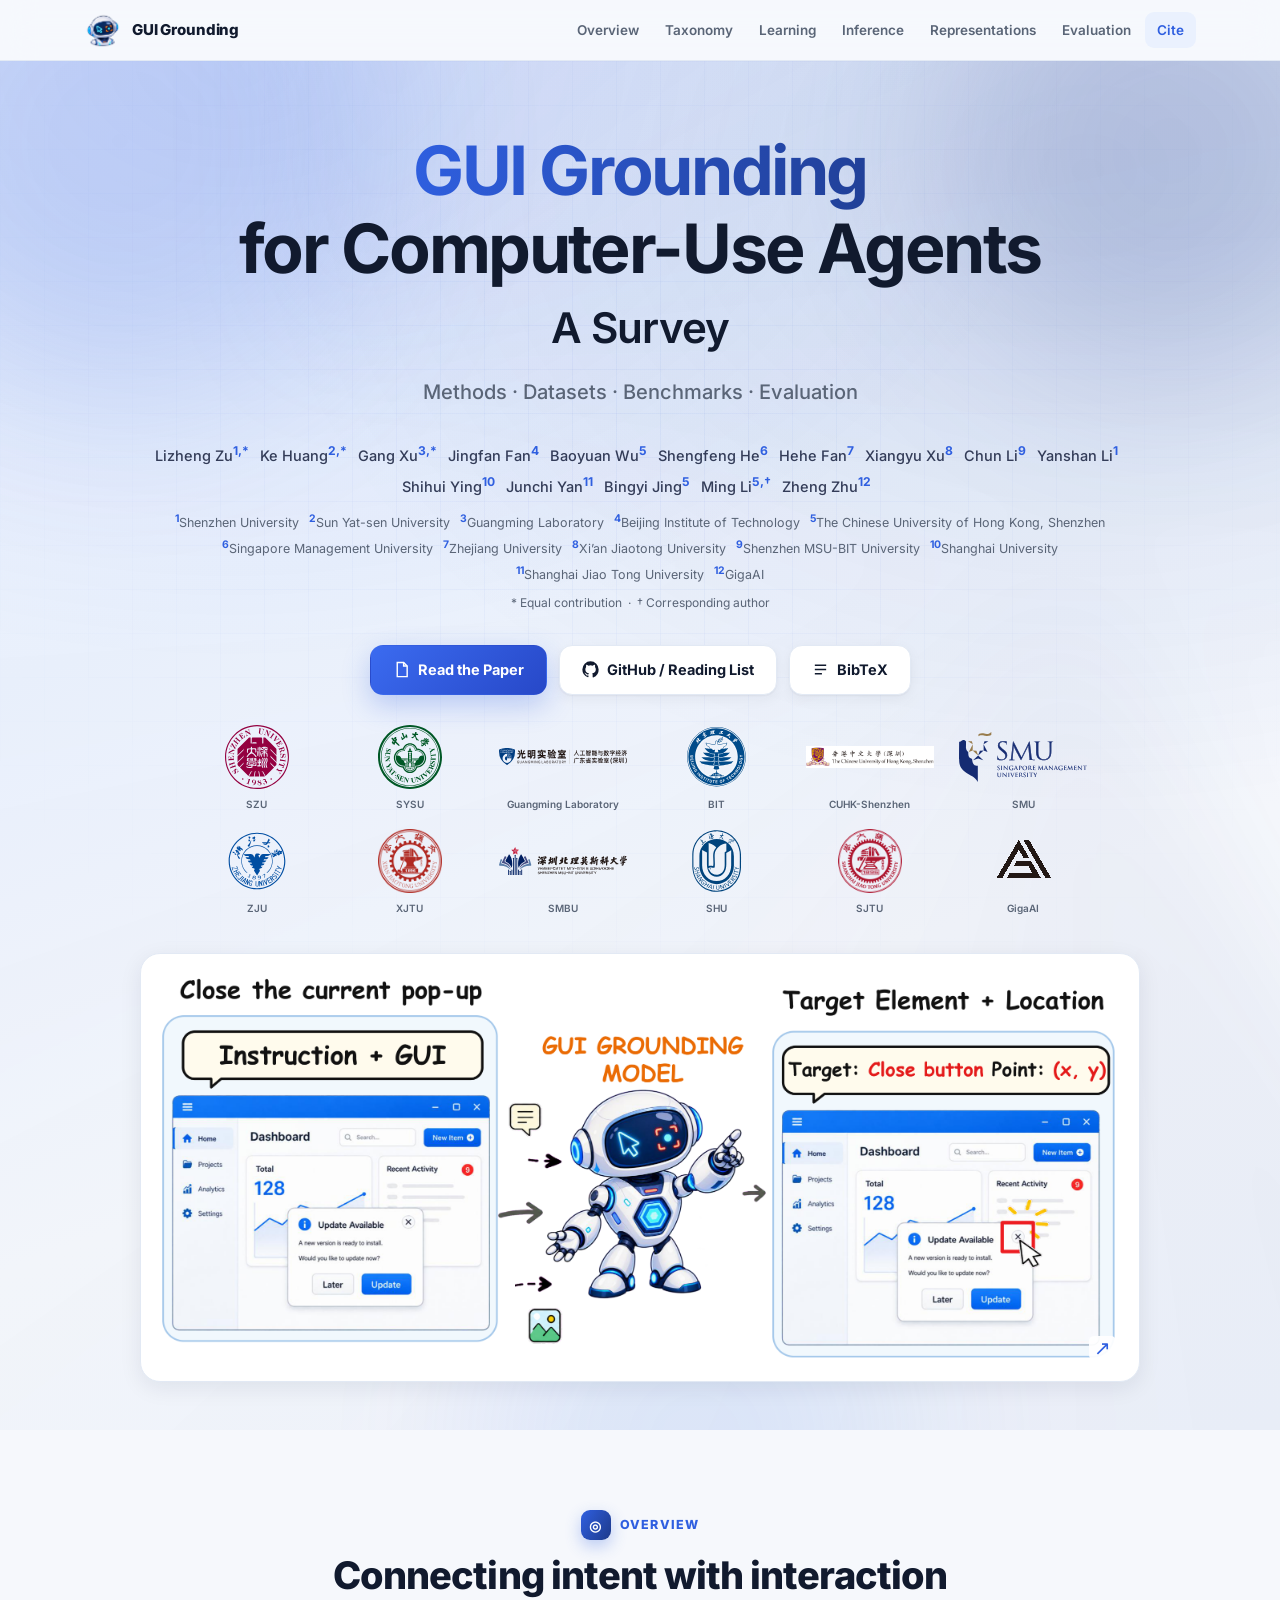
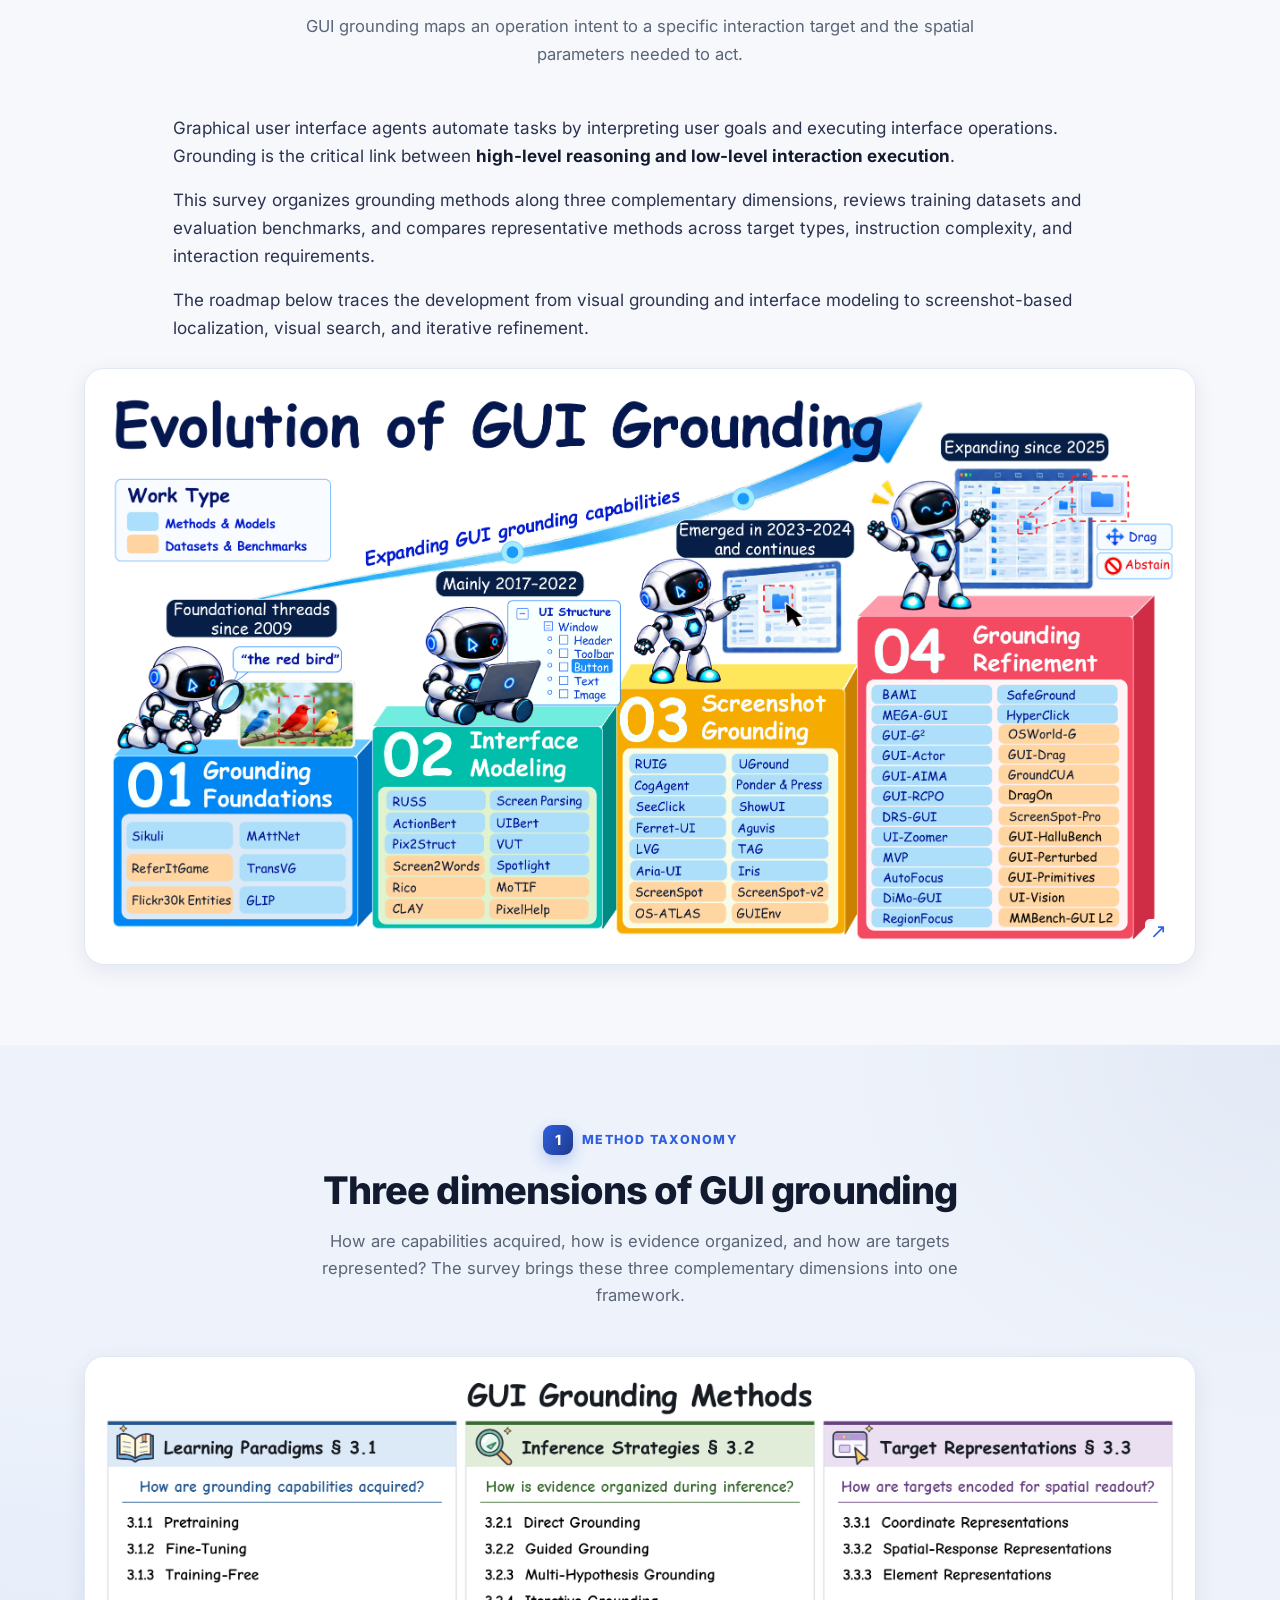
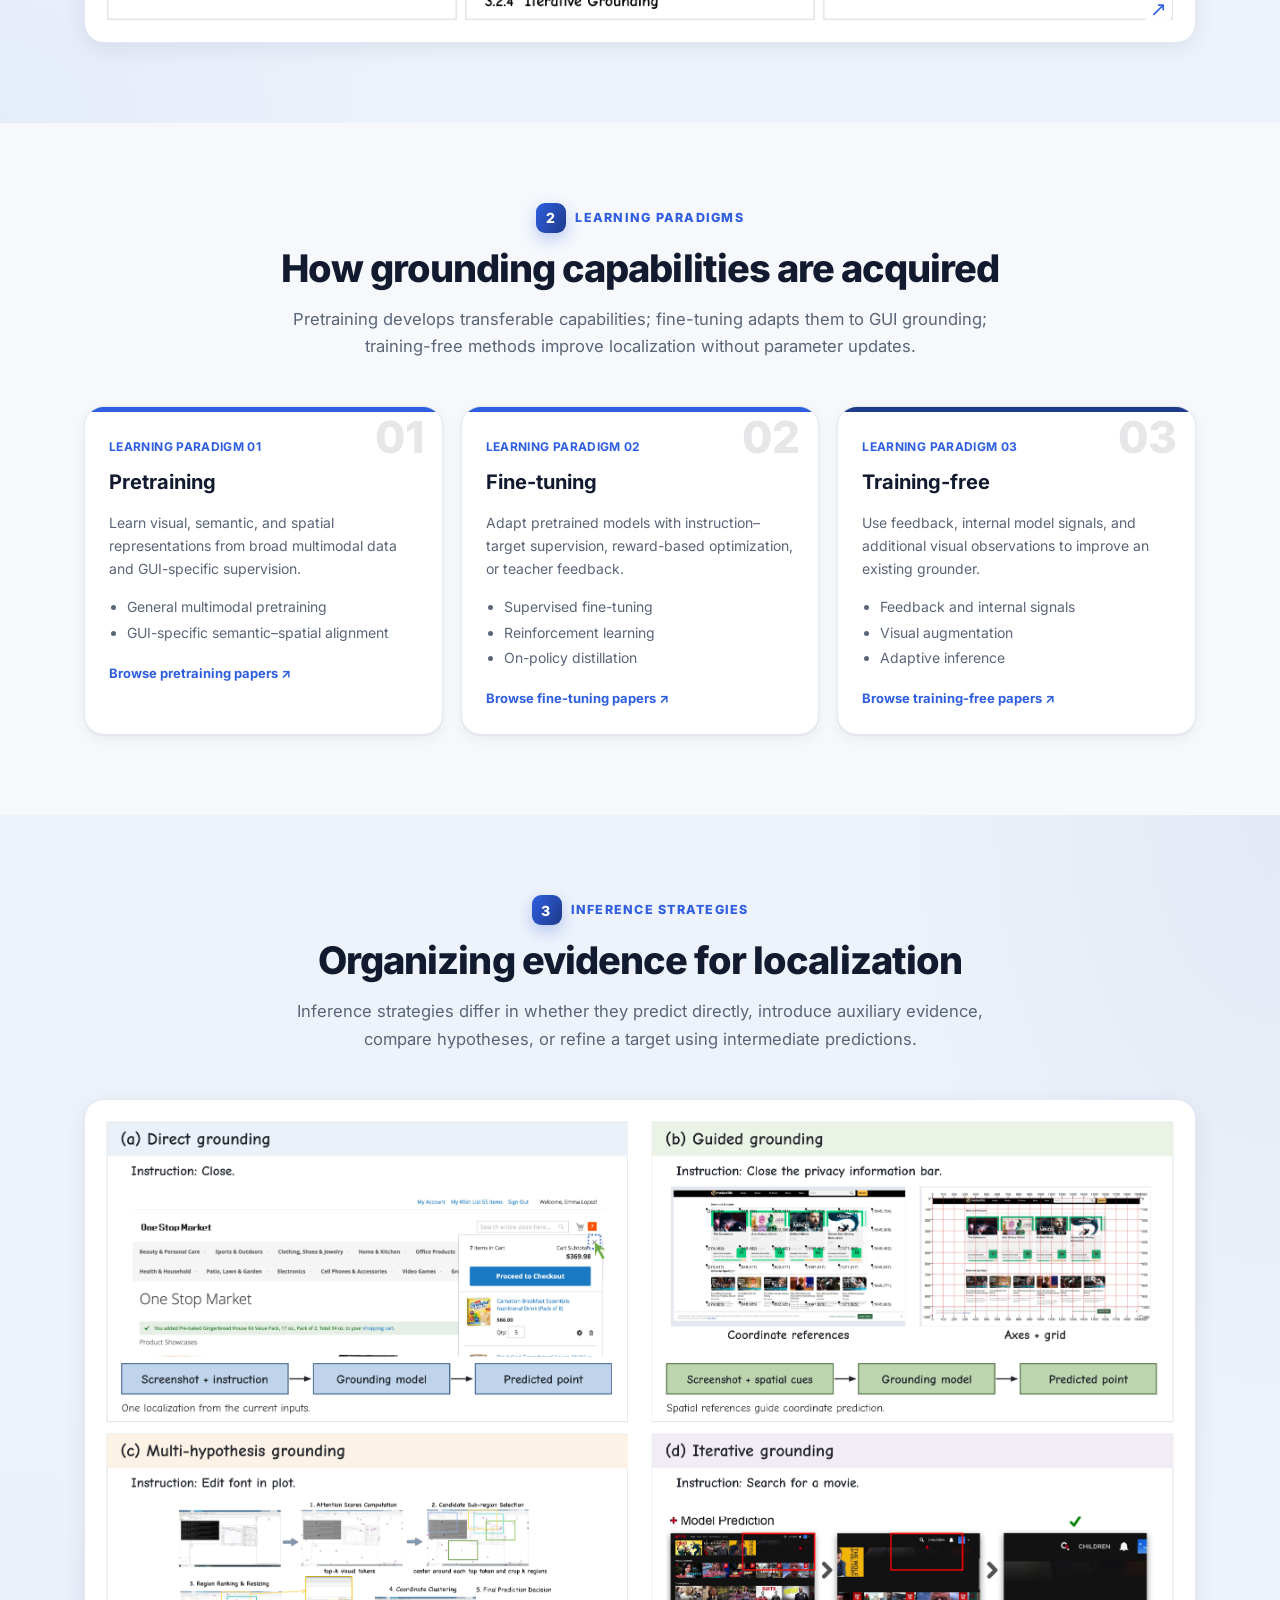
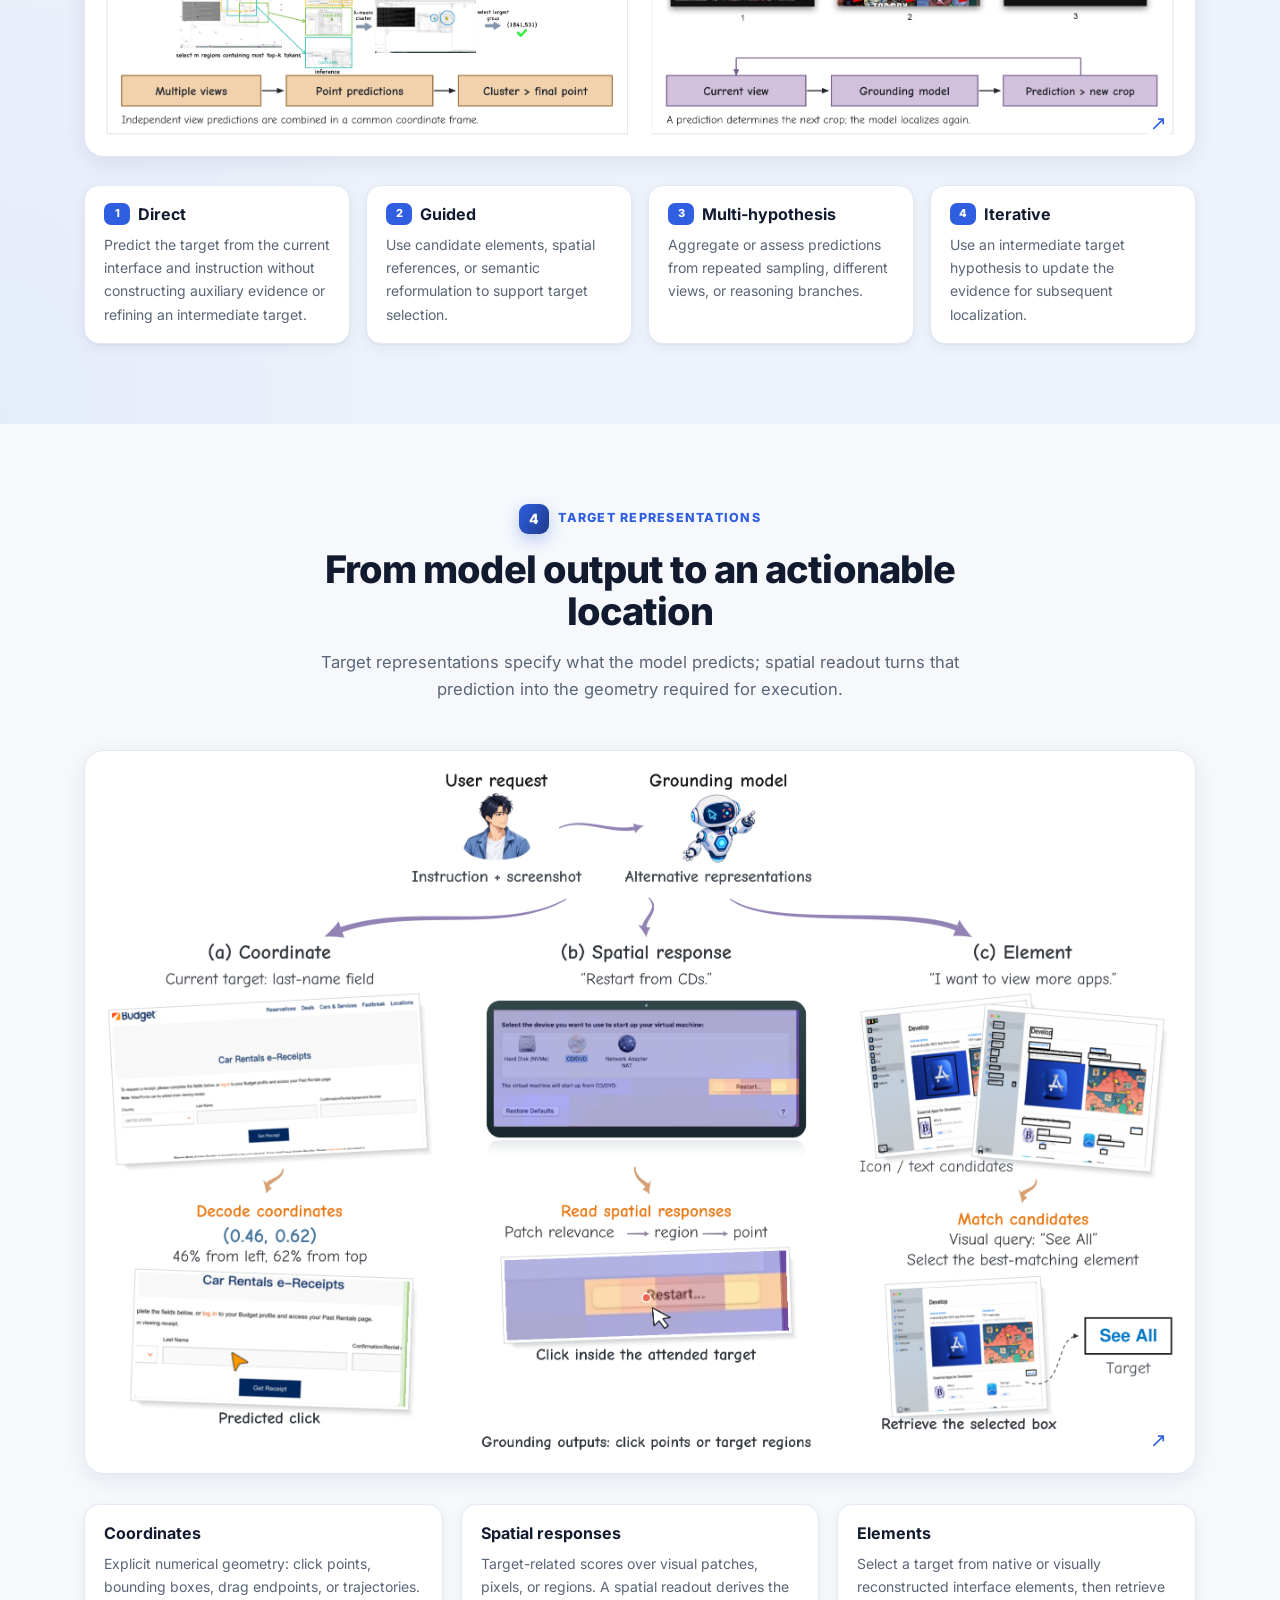
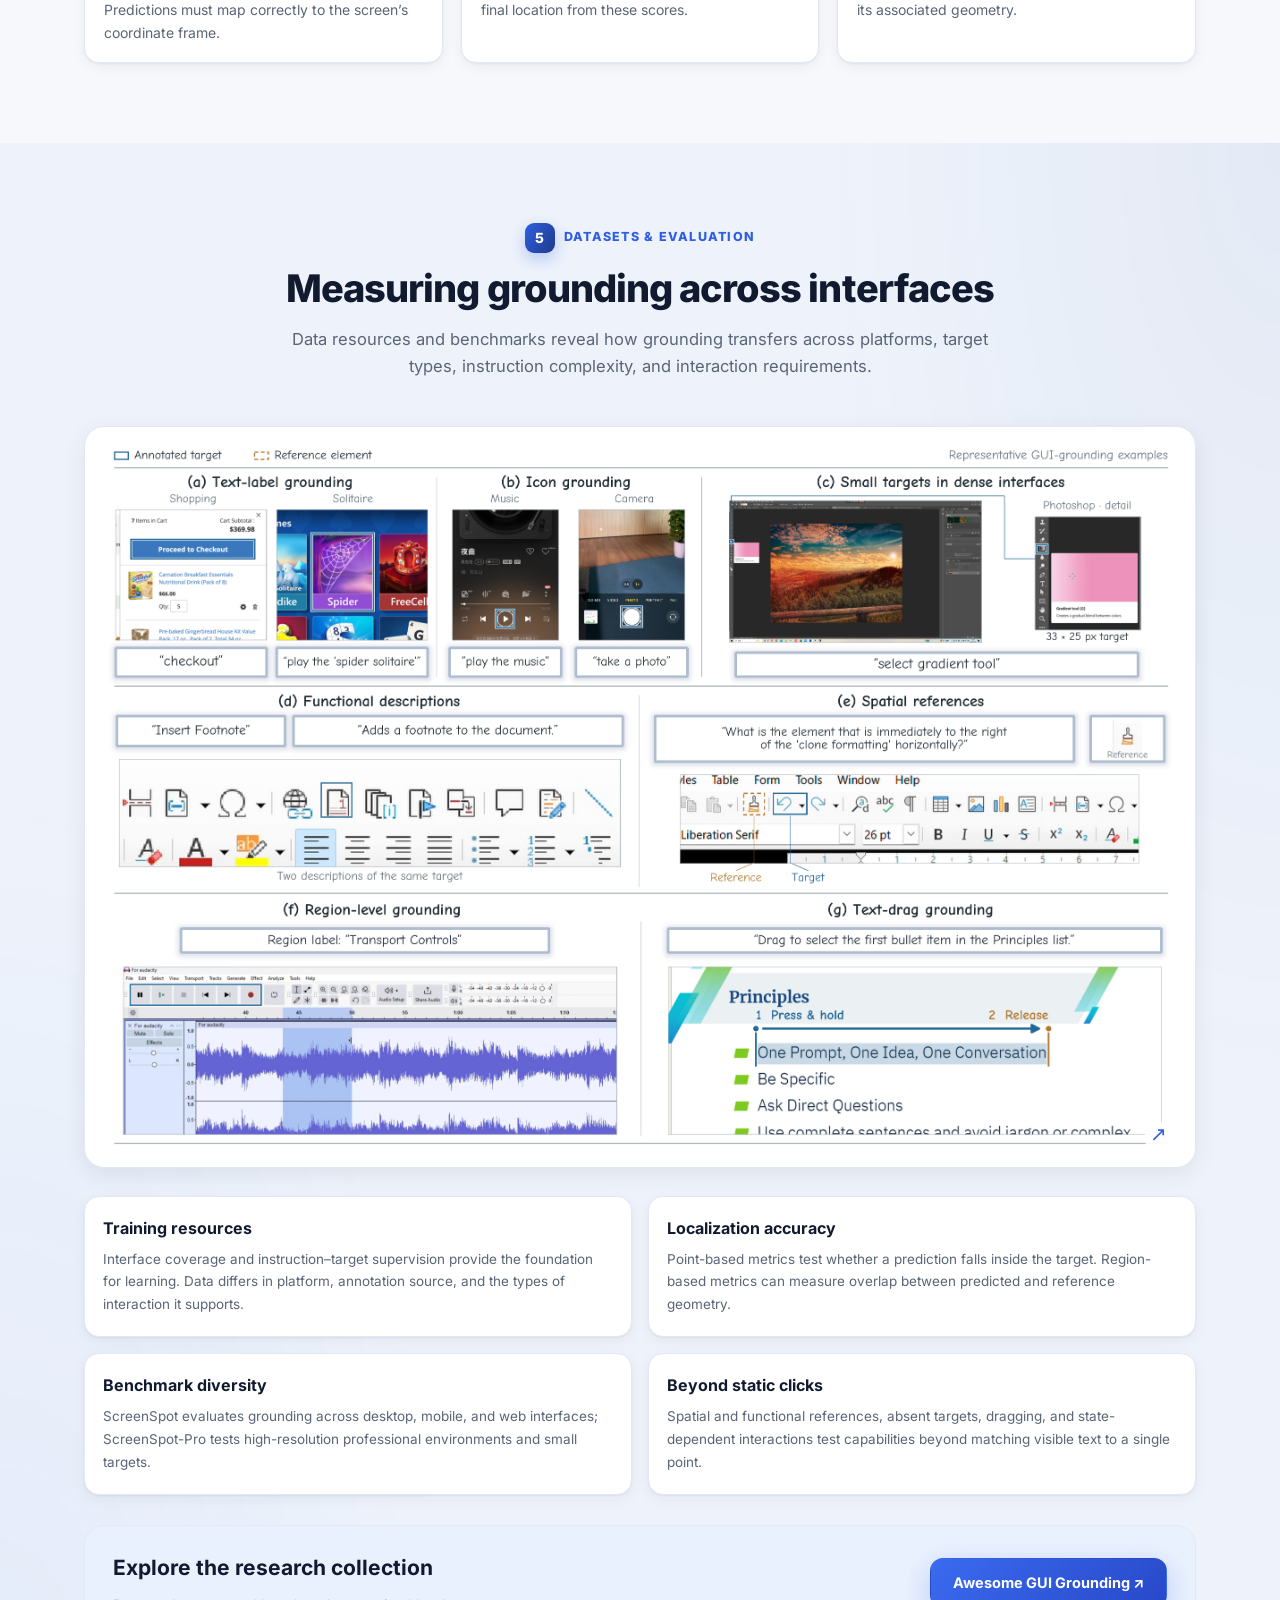
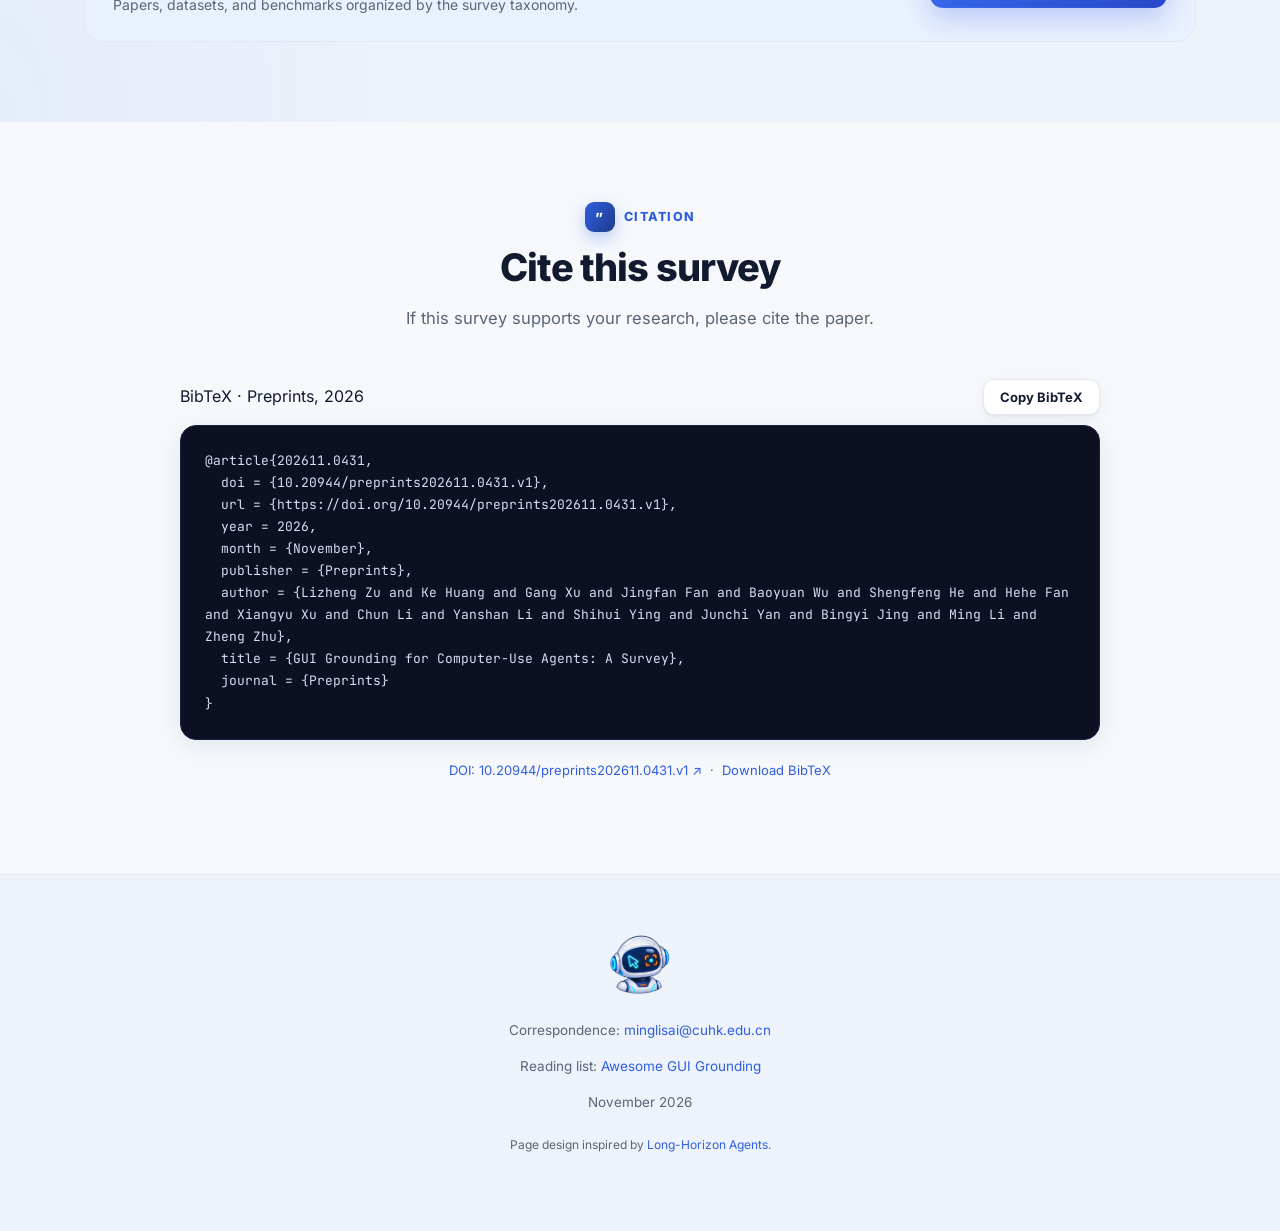
==== commit 8e76597b: "Publish GUI Grounding Survey project website" ====
--- a/index.html
+++ b/index.html
@@ -6,8 +6,7 @@
 <meta content="width=device-width, initial-scale=1.0" name="viewport"/>
 <title>GUI Grounding for Computer-Use Agents: A Survey</title>
 <meta content="A survey of GUI grounding methods, learning paradigms, inference strategies, target representations, datasets, and evaluation." name="description"/>
-<link href="assets/favicon.svg" rel="icon" type="image/svg+xml"/>
-<link crossorigin="" href="https://fonts.gstatic.com" rel="preconnect"/>
+<link href="assets/robot-mark.png" rel="icon" type="image/png"/>
 <style>@font-face {
   font-family: 'Inter';
   font-style: normal;
@@ -63,27 +62,6 @@
   font-weight: 500;
   font-display: swap;
   src: url(assets/fonts/jetbrains-mono-500.woff2) format('woff2');
-}
-@font-face {
-  font-family: 'Sora';
-  font-style: normal;
-  font-weight: 600;
-  font-display: swap;
-  src: url(assets/fonts/sora-600.woff2) format('woff2');
-}
-@font-face {
-  font-family: 'Sora';
-  font-style: normal;
-  font-weight: 700;
-  font-display: swap;
-  src: url(assets/fonts/sora-700.woff2) format('woff2');
-}
-@font-face {
-  font-family: 'Sora';
-  font-style: normal;
-  font-weight: 800;
-  font-display: swap;
-  src: url(assets/fonts/sora-800.woff2) format('woff2');
 }
 
   :root{
@@ -118,7 +96,7 @@
   a:focus-visible,button:focus-visible{outline:3px solid rgba(47,95,224,.28);outline-offset:3px}
   img{max-width:100%;display:block}
   .wrap{max-width:var(--maxw);margin:0 auto;padding:0 24px}
-  h1,h2,h3,.sec-title,.title{font-family:"Sora","Inter",sans-serif}
+  h1,h2,h3,.sec-title,.title{font-family:"Inter",sans-serif}
   .skip-link{position:fixed;left:16px;top:12px;z-index:999;transform:translateY(-150%);background:var(--ink);color:#fff;padding:9px 14px;border-radius:9px;font-weight:700;transition:transform .15s}
   .skip-link:focus{transform:none;text-decoration:none}
   .cursor-comet{position:fixed;inset:0;z-index:90;width:100%;height:100%;pointer-events:none;opacity:0;transition:opacity .22s ease;mix-blend-mode:multiply}
@@ -131,9 +109,9 @@
     border-bottom:1px solid rgba(226,233,244,.9);
   }
   .nav-in{max-width:var(--maxw);margin:0 auto;padding:11px 24px;display:flex;align-items:center;gap:16px}
-  .nav-brand{display:flex;align-items:center;gap:10px;font-weight:800;font-size:15px;letter-spacing:-.01em;white-space:nowrap;font-family:"Sora",sans-serif}
+  .nav-brand{display:flex;align-items:center;gap:10px;font-weight:800;font-size:15px;letter-spacing:-.01em;white-space:nowrap;font-family:"Inter",sans-serif}
   .nav-brand,.nav-brand:hover{color:var(--ink);text-decoration:none}
-  .nav-brand .dot{width:28px;height:28px;border-radius:9px;background:#ECF5FE;flex:0 0 auto;box-shadow:0 4px 12px rgba(47,95,224,.22);display:grid;place-items:center;overflow:hidden;padding:2px}
+  .nav-brand .dot{width:38px;height:38px;flex:0 0 auto;display:grid;place-items:center}
   .nav-brand .dot img{width:100%;height:100%;object-fit:contain}
   .nav-links{margin-left:auto;display:flex;gap:2px;flex-wrap:wrap}
   .nav-links a{color:var(--muted);font-weight:600;font-size:13.5px;padding:7px 12px;border-radius:9px;transition:.15s}
@@ -232,7 +210,7 @@
   }
   .sec-kicker .badge{
     width:30px;height:30px;border-radius:9px;background:var(--grad);color:#fff;
-    display:grid;place-items:center;font-size:14px;font-weight:800;box-shadow:0 6px 16px rgba(47,95,224,.30);font-family:"Sora",sans-serif
+    display:grid;place-items:center;font-size:14px;font-weight:800;box-shadow:0 6px 16px rgba(47,95,224,.30);font-family:"Inter",sans-serif
   }
   .sec-title{font-size:clamp(26px,3.6vw,38px);font-weight:800;letter-spacing:-.025em;margin:0 0 12px;line-height:1.12}
   .sec-sub{color:var(--muted);font-size:16.5px}
@@ -265,7 +243,7 @@
     padding:24px;box-shadow:var(--shadow-sm);position:relative;overflow:hidden;transition:.2s;
   }
   .card:hover{transform:translateY(-5px);box-shadow:var(--shadow-md);border-color:#d9def0}
-  .card .no{font-family:"Sora",sans-serif;font-size:30px;font-weight:800;letter-spacing:-.02em;
+  .card .no{font-family:"Inter",sans-serif;font-size:30px;font-weight:800;letter-spacing:-.02em;
     background:var(--grad);-webkit-background-clip:text;background-clip:text;color:transparent;line-height:1}
   .card h4{margin:12px 0 8px;font-size:17.5px;font-weight:800;letter-spacing:-.01em}
   .card p{margin:0;font-size:14px;color:var(--muted)}
@@ -302,7 +280,7 @@
   .stage .yr{font-size:12px;font-weight:700;color:var(--muted);letter-spacing:.03em;margin-top:6px}
   .stage h4{margin:6px 0 9px;font-size:19px;font-weight:800;letter-spacing:-.01em}
   .stage p{margin:0;font-size:14px;color:var(--muted)}
-  .stage .rn{font-family:"Sora",sans-serif;font-size:44px;font-weight:800;opacity:.1;position:absolute;top:8px;right:18px;line-height:1}
+  .stage .rn{font-family:"Inter",sans-serif;font-size:44px;font-weight:800;opacity:.1;position:absolute;top:8px;right:18px;line-height:1}
 
   /* pillars */
   .pillars{display:grid;grid-template-columns:1fr 1fr;gap:20px}
@@ -325,7 +303,8 @@
 
   footer{padding:52px 0 64px;text-align:center;border-top:1px solid var(--line);color:var(--muted);font-size:13.5px;background:var(--bg-2)}
   footer .logos{margin-bottom:20px;display:flex;justify-content:center}
-  footer .logos img{max-height:74px;opacity:.95}
+  footer .logos img{max-height:74px}
+  footer .design-credit{font-size:12px;margin-top:22px}
 
   /* scroll reveal */
   .reveal{opacity:0;transform:translateY(26px);transition:opacity .6s cubic-bezier(.2,.7,.2,1),transform .6s cubic-bezier(.2,.7,.2,1)}
@@ -383,8 +362,8 @@
 
   /* Survey-specific layout */
   .card h3{margin:12px 0 8px;font-size:17.5px;font-weight:800;letter-spacing:-.01em}
-  h1.title{max-width:1020px;font-size:clamp(38px,5.6vw,68px);line-height:1.12}
-  h1.title .survey-line{display:block;font-size:.62em;line-height:1.3;margin-top:10px}
+  h1.title{max-width:1020px;font-size:clamp(38px,5.6vw,68px);line-height:1.15;font-weight:700;letter-spacing:-.035em}
+  h1.title .survey-line{display:block;font-size:.62em;line-height:1.3;margin-top:14px;font-weight:600;letter-spacing:-.025em}
   header.hero{padding:70px 0 48px}
   .authors{max-width:1000px;line-height:1.95}.author{display:inline-block;white-space:nowrap;margin-right:7px}
   .affil{max-width:1000px;line-height:1.9}.affil span{display:inline-block;margin-inline:5px}
@@ -424,7 +403,7 @@
   @media(max-width:600px){.institution-seals{grid-template-columns:repeat(3,minmax(0,1fr));gap:18px 12px;margin-top:26px}.institution-seal img{height:54px;width:110px}.institution-seal span{font-size:9px}}
 </style>
 <link href="https://lz-zu.github.io/gui-grounding/" rel="canonical"/><meta content="GUI Grounding for Computer-Use Agents: A Survey" property="og:title"/><meta content="A survey of GUI grounding methods, learning paradigms, inference strategies, target representations, datasets, and evaluation." property="og:description"/><meta content="website" property="og:type"/><meta content="https://lz-zu.github.io/gui-grounding/" property="og:url"/><meta content="https://lz-zu.github.io/gui-grounding/assets/overview.png" property="og:image"/><meta content="summary_large_image" name="twitter:card"/><meta content="#2f5fe0" name="theme-color"/></head>
-<body><a class="skip-link" href="#main-content">Skip to content</a><canvas aria-hidden="true" class="cursor-comet"></canvas><nav aria-label="Primary navigation"><div class="nav-in"><a aria-label="GUI Grounding — back to top" class="nav-brand" href="#top"><span class="dot"><img alt="" src="assets/favicon.svg"/></span>GUI Grounding</a><button aria-controls="nl" aria-expanded="false" aria-label="Open navigation menu" class="nav-toggle" onclick="toggleMenu(this)" type="button">☰</button><div class="nav-links" id="nl"><a href="#overview">Overview</a><a href="#taxonomy">Taxonomy</a><a href="#learning">Learning</a><a href="#inference">Inference</a><a href="#representations">Representations</a><a href="#evaluation">Evaluation</a><a href="#cite">Cite</a></div></div></nav><header class="hero" id="top"><div class="hero-aurora"></div><div class="blob b1"></div><div class="blob b2"></div><div class="blob b3"></div><div class="wrap hero-inner"><h1 class="title"><span class="g">GUI Grounding</span><br/>for Computer-Use Agents<span class="survey-line">A Survey</span></h1><p class="subtitle">Methods · Datasets · Benchmarks · Evaluation</p><p class="authors"><span class="author">Lizheng Zu<sup>1,*</sup></span> <span class="author">Ke Huang<sup>2,*</sup></span> <span class="author">Gang Xu<sup>3,*</sup></span> <span class="author">Jingfan Fan<sup>4</sup></span> <span class="author">Baoyuan Wu<sup>5</sup></span> <span class="author">Shengfeng He<sup>6</sup></span> <span class="author">Hehe Fan<sup>7</sup></span> <span class="author">Xiangyu Xu<sup>8</sup></span> <span class="author">Chun Li<sup>9</sup></span> <span class="author">Yanshan Li<sup>1</sup></span> <span class="author">Shihui Ying<sup>10</sup></span> <span class="author">Junchi Yan<sup>11</sup></span> <span class="author">Bingyi Jing<sup>5</sup></span> <span class="author">Ming Li<sup>5,†</sup></span> <span class="author">Zheng Zhu<sup>12</sup></span></p><p class="affil"><span><sup>1</sup>Shenzhen University</span><span><sup>2</sup>Sun Yat-sen University</span><span><sup>3</sup>Guangming Laboratory</span><span><sup>4</sup>Beijing Institute of Technology</span><span><sup>5</sup>The Chinese University of Hong Kong, Shenzhen</span><span><sup>6</sup>Singapore Management University</span><span><sup>7</sup>Zhejiang University</span><span><sup>8</sup>Xi’an Jiaotong University</span><span><sup>9</sup>Shenzhen MSU-BIT University</span><span><sup>10</sup>Shanghai University</span><span><sup>11</sup>Shanghai Jiao Tong University</span><span><sup>12</sup>GigaAI</span></p><p class="contrib">* Equal contribution  ·  † Corresponding author</p><div class="btns">
+<body><a class="skip-link" href="#main-content">Skip to content</a><canvas aria-hidden="true" class="cursor-comet"></canvas><nav aria-label="Primary navigation"><div class="nav-in"><a aria-label="GUI Grounding — back to top" class="nav-brand" href="#top"><span class="dot"><img alt="" src="assets/robot-mark.png"/></span>GUI Grounding</a><button aria-controls="nl" aria-expanded="false" aria-label="Open navigation menu" class="nav-toggle" onclick="toggleMenu(this)" type="button">☰</button><div class="nav-links" id="nl"><a href="#overview">Overview</a><a href="#taxonomy">Taxonomy</a><a href="#learning">Learning</a><a href="#inference">Inference</a><a href="#representations">Representations</a><a href="#evaluation">Evaluation</a><a href="#cite">Cite</a></div></div></nav><header class="hero" id="top"><div class="hero-aurora"></div><div class="blob b1"></div><div class="blob b2"></div><div class="blob b3"></div><div class="wrap hero-inner"><h1 class="title"><span class="g">GUI Grounding</span><br/>for Computer-Use Agents<span class="survey-line">A Survey</span></h1><p class="subtitle">Methods · Datasets · Benchmarks · Evaluation</p><p class="authors"><span class="author">Lizheng Zu<sup>1,*</sup></span> <span class="author">Ke Huang<sup>2,*</sup></span> <span class="author">Gang Xu<sup>3,*</sup></span> <span class="author">Jingfan Fan<sup>4</sup></span> <span class="author">Baoyuan Wu<sup>5</sup></span> <span class="author">Shengfeng He<sup>6</sup></span> <span class="author">Hehe Fan<sup>7</sup></span> <span class="author">Xiangyu Xu<sup>8</sup></span> <span class="author">Chun Li<sup>9</sup></span> <span class="author">Yanshan Li<sup>1</sup></span> <span class="author">Shihui Ying<sup>10</sup></span> <span class="author">Junchi Yan<sup>11</sup></span> <span class="author">Bingyi Jing<sup>5</sup></span> <span class="author">Ming Li<sup>5,†</sup></span> <span class="author">Zheng Zhu<sup>12</sup></span></p><p class="affil"><span><sup>1</sup>Shenzhen University</span><span><sup>2</sup>Sun Yat-sen University</span><span><sup>3</sup>Guangming Laboratory</span><span><sup>4</sup>Beijing Institute of Technology</span><span><sup>5</sup>The Chinese University of Hong Kong, Shenzhen</span><span><sup>6</sup>Singapore Management University</span><span><sup>7</sup>Zhejiang University</span><span><sup>8</sup>Xi’an Jiaotong University</span><span><sup>9</sup>Shenzhen MSU-BIT University</span><span><sup>10</sup>Shanghai University</span><span><sup>11</sup>Shanghai Jiao Tong University</span><span><sup>12</sup>GigaAI</span></p><p class="contrib">* Equal contribution  ·  † Corresponding author</p><div class="btns">
 <a class="btn primary" href="paper.html"><svg aria-hidden="true" fill="none" stroke="currentColor" stroke-width="2" viewbox="0 0 24 24"><path d="M6 2h9l5 5v15H6z"></path><path d="M15 2v5h5"></path></svg> Read the Paper </a>
 <a class="btn" href="https://github.com/OmniAI-Lab-CUHKSZ/Awesome-GUI-Grounding" rel="noopener" target="_blank"><svg aria-hidden="true" fill="currentColor" viewbox="0 0 24 24"><path d="M12 .5A11.5 11.5 0 0 0 .5 12a11.5 11.5 0 0 0 7.86 10.94c.58.1.79-.25.79-.56v-2c-3.2.7-3.88-1.36-3.88-1.36-.53-1.34-1.3-1.7-1.3-1.7-1.06-.72.08-.71.08-.71 1.17.08 1.79 1.2 1.79 1.2 1.04 1.79 2.73 1.27 3.4.97.1-.76.41-1.27.74-1.56-2.55-.29-5.24-1.28-5.24-5.7 0-1.26.45-2.29 1.19-3.1-.12-.29-.52-1.46.11-3.05 0 0 .97-.31 3.18 1.18a11 11 0 0 1 5.8 0c2.2-1.49 3.17-1.18 3.17-1.18.63 1.59.23 2.76.11 3.05.74.81 1.19 1.84 1.19 3.1 0 4.43-2.7 5.4-5.26 5.69.42.36.79 1.08.79 2.18v3.23c0 .31.21.67.8.56A11.5 11.5 0 0 0 23.5 12 11.5 11.5 0 0 0 12 .5z"></path></svg> GitHub / Reading List </a>
 <a class="btn" href="#cite">
@@ -440,7 +419,7 @@
   author = {Lizheng Zu and Ke Huang and Gang Xu and Jingfan Fan and Baoyuan Wu and Shengfeng He and Hehe Fan and Xiangyu Xu and Chun Li and Yanshan Li and Shihui Ying and Junchi Yan and Bingyi Jing and Ming Li and Zheng Zhu},
   title = {GUI Grounding for Computer-Use Agents: A Survey},
   journal = {Preprints}
-}</pre></div><p class="citation-note"><a href="https://doi.org/10.20944/preprints202611.0431.v1">DOI: 10.20944/preprints202611.0431.v1 ↗</a>  ·  <a download="" href="citation.bib">Download BibTeX</a></p></div></section></main><footer><div class="wrap"><div class="logos"><img alt="GUI Grounding Survey" height="48" src="assets/favicon.svg" width="48"/></div><p>Correspondence: <a href="mailto:minglisai@cuhk.edu.cn">minglisai@cuhk.edu.cn</a></p><p>Reading list: <a href="https://github.com/OmniAI-Lab-CUHKSZ/Awesome-GUI-Grounding">Awesome GUI Grounding</a></p><p>November 2026</p></div></footer><dialog aria-labelledby="figure-label" class="lightbox"><div class="lightbox-bar"><span id="figure-label"></span><button aria-label="Close figure" class="lightbox-close" type="button">×</button></div><img alt=""/></dialog><script>
+}</pre></div><p class="citation-note"><a href="https://doi.org/10.20944/preprints202611.0431.v1">DOI: 10.20944/preprints202611.0431.v1 ↗</a>  ·  <a download="" href="citation.bib">Download BibTeX</a></p></div></section></main><footer><div class="wrap"><div class="logos"><img alt="GUI Grounding Survey" height="72" src="assets/robot-mark.png" width="72"/></div><p>Correspondence: <a href="mailto:minglisai@cuhk.edu.cn">minglisai@cuhk.edu.cn</a></p><p>Reading list: <a href="https://github.com/OmniAI-Lab-CUHKSZ/Awesome-GUI-Grounding">Awesome GUI Grounding</a></p><p>November 2026</p><p class="design-credit">Page design inspired by <a href="https://long-horizon-agents.github.io/">Long-Horizon Agents</a>.</p></div></footer><dialog aria-labelledby="figure-label" class="lightbox"><div class="lightbox-bar"><span id="figure-label"></span><button aria-label="Close figure" class="lightbox-close" type="button">×</button></div><img alt=""/></dialog><script>
   (function(){
     if(!window.matchMedia('(hover:hover) and (pointer:fine)').matches || window.matchMedia('(prefers-reduced-motion:reduce)').matches)return;
     var canvas=document.querySelector('.cursor-comet');
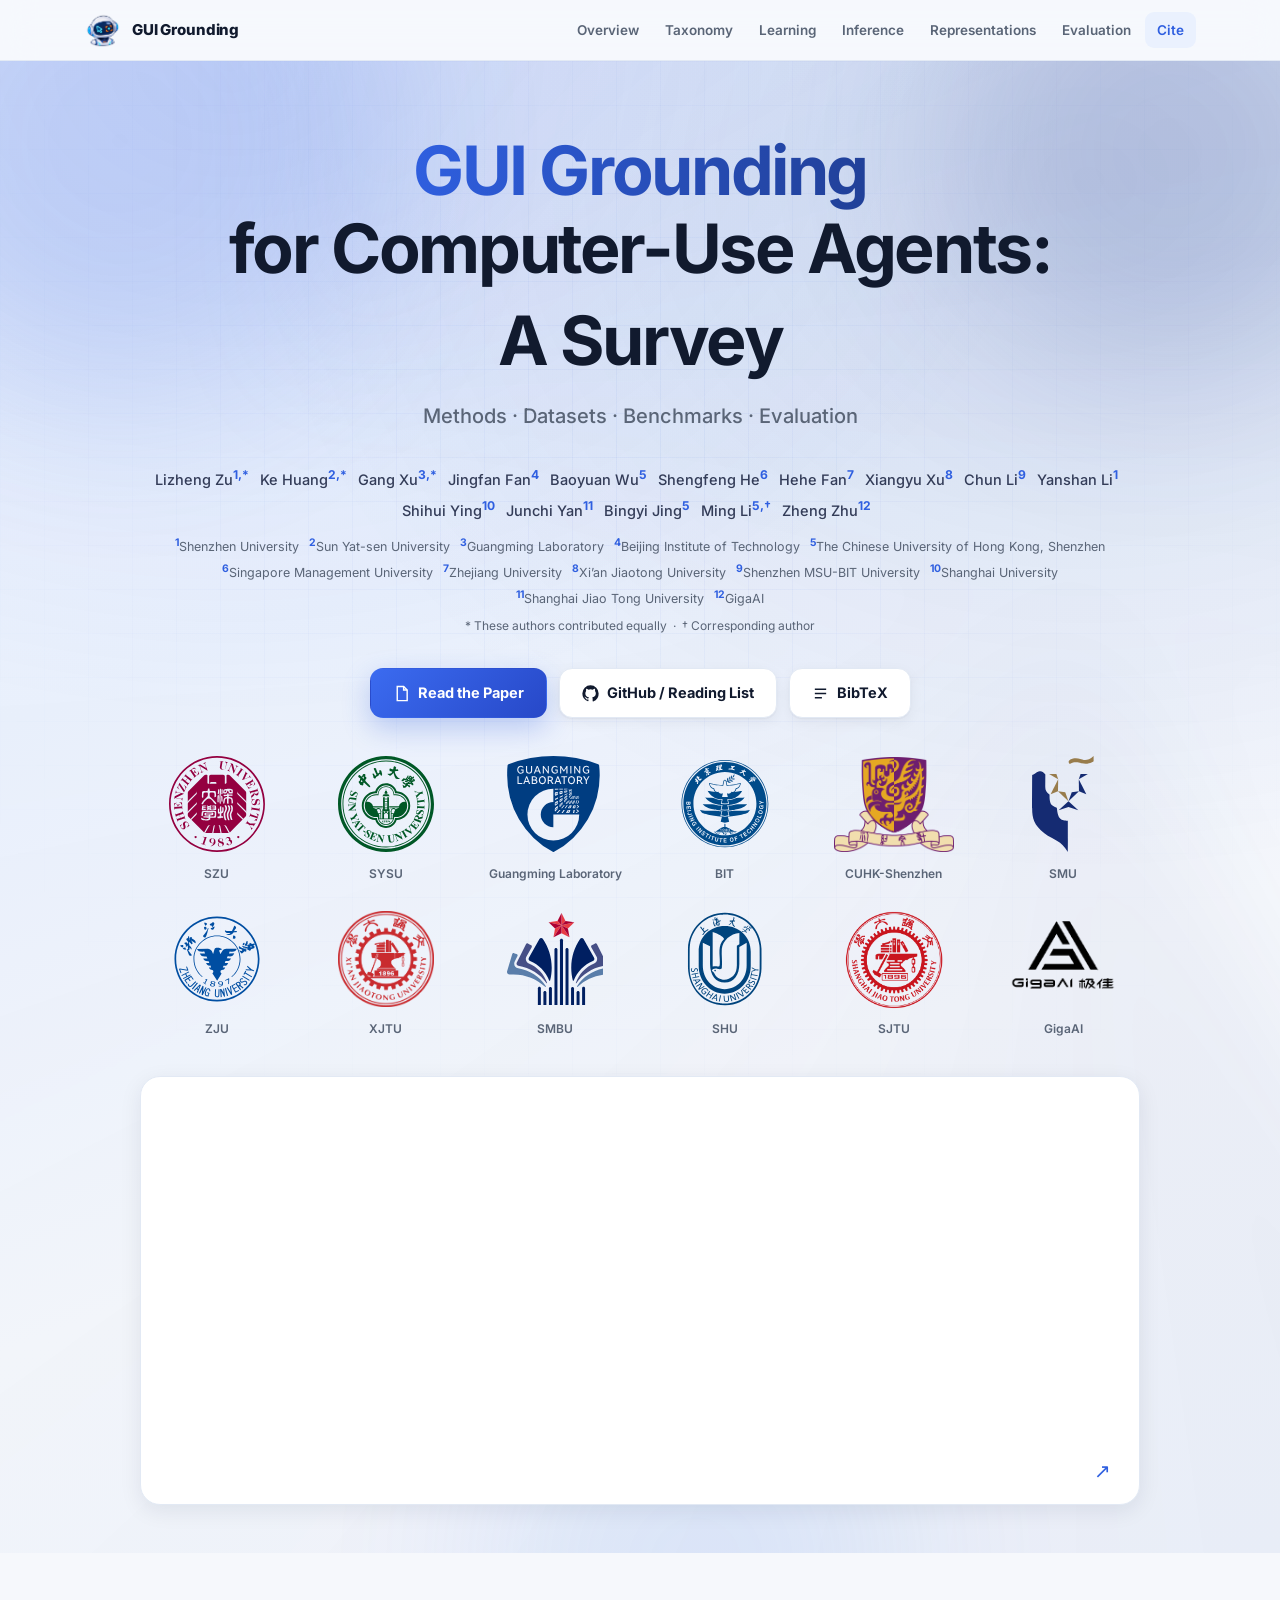
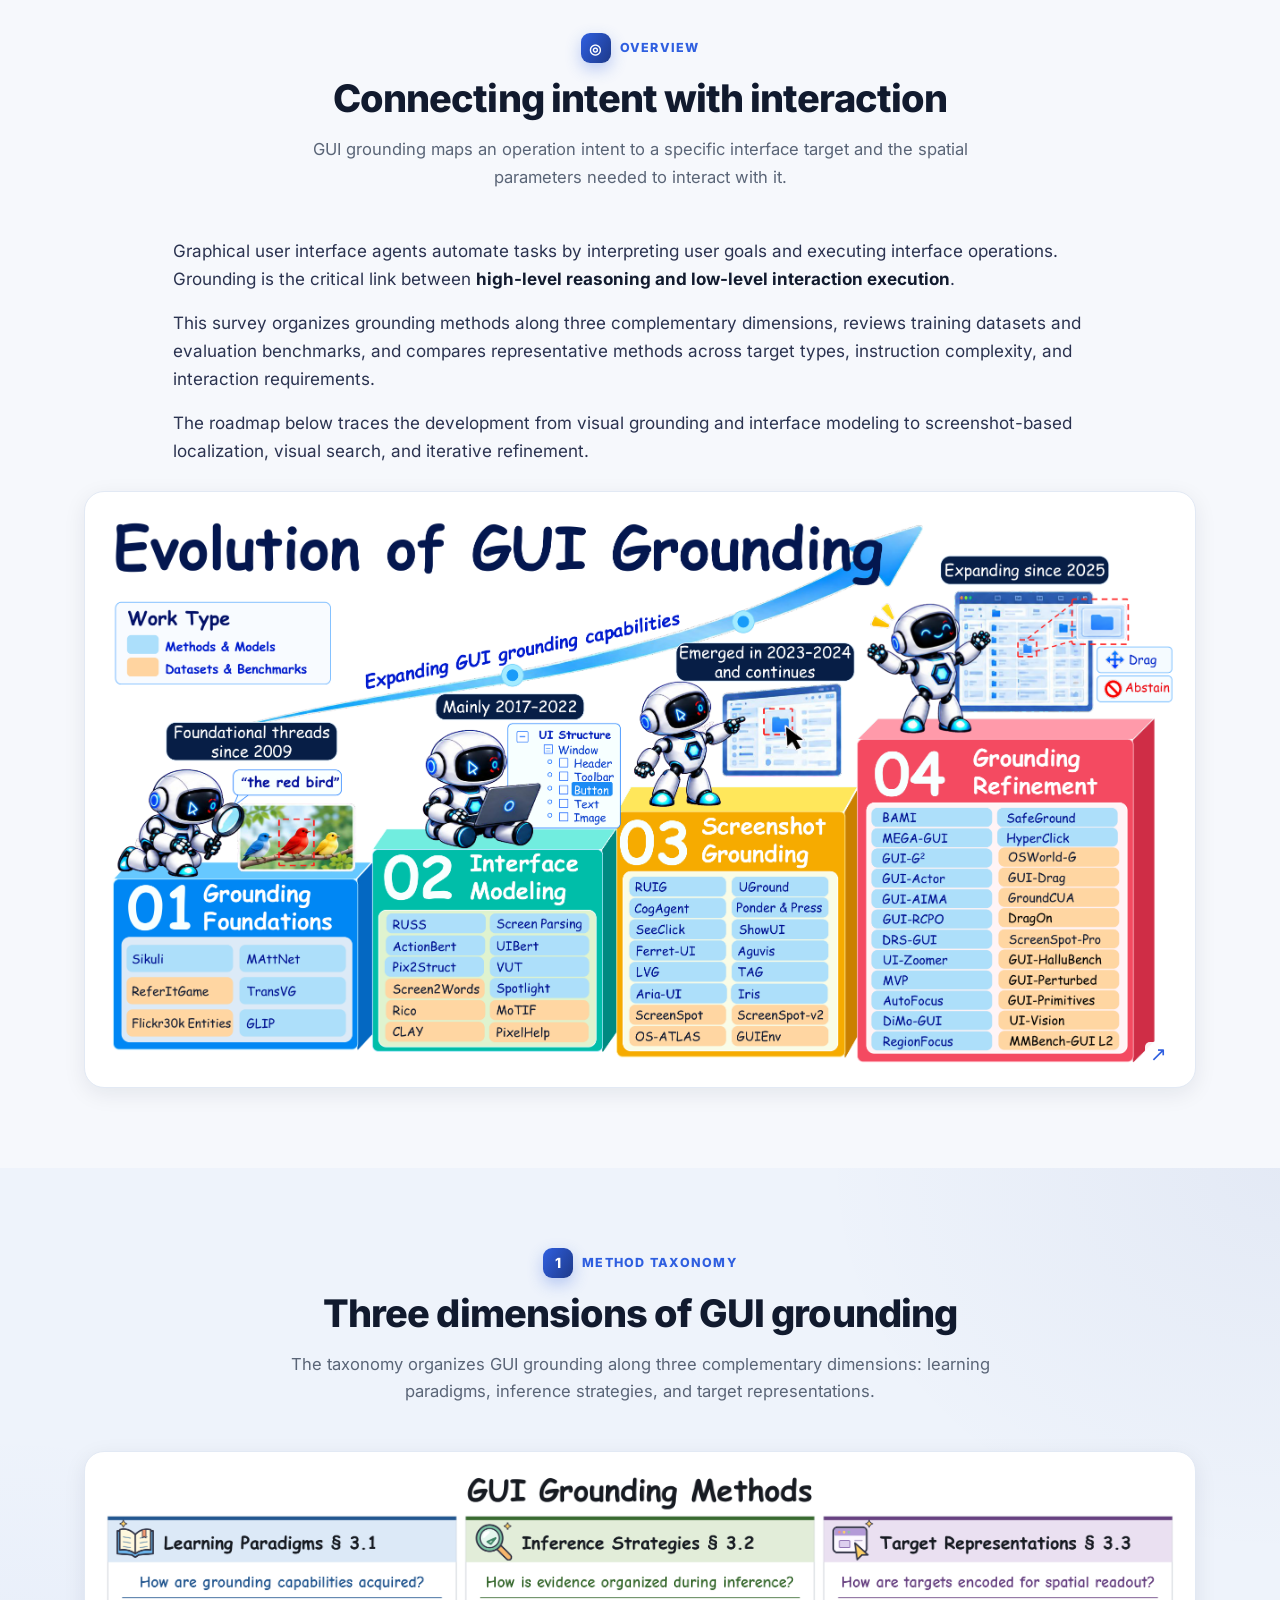
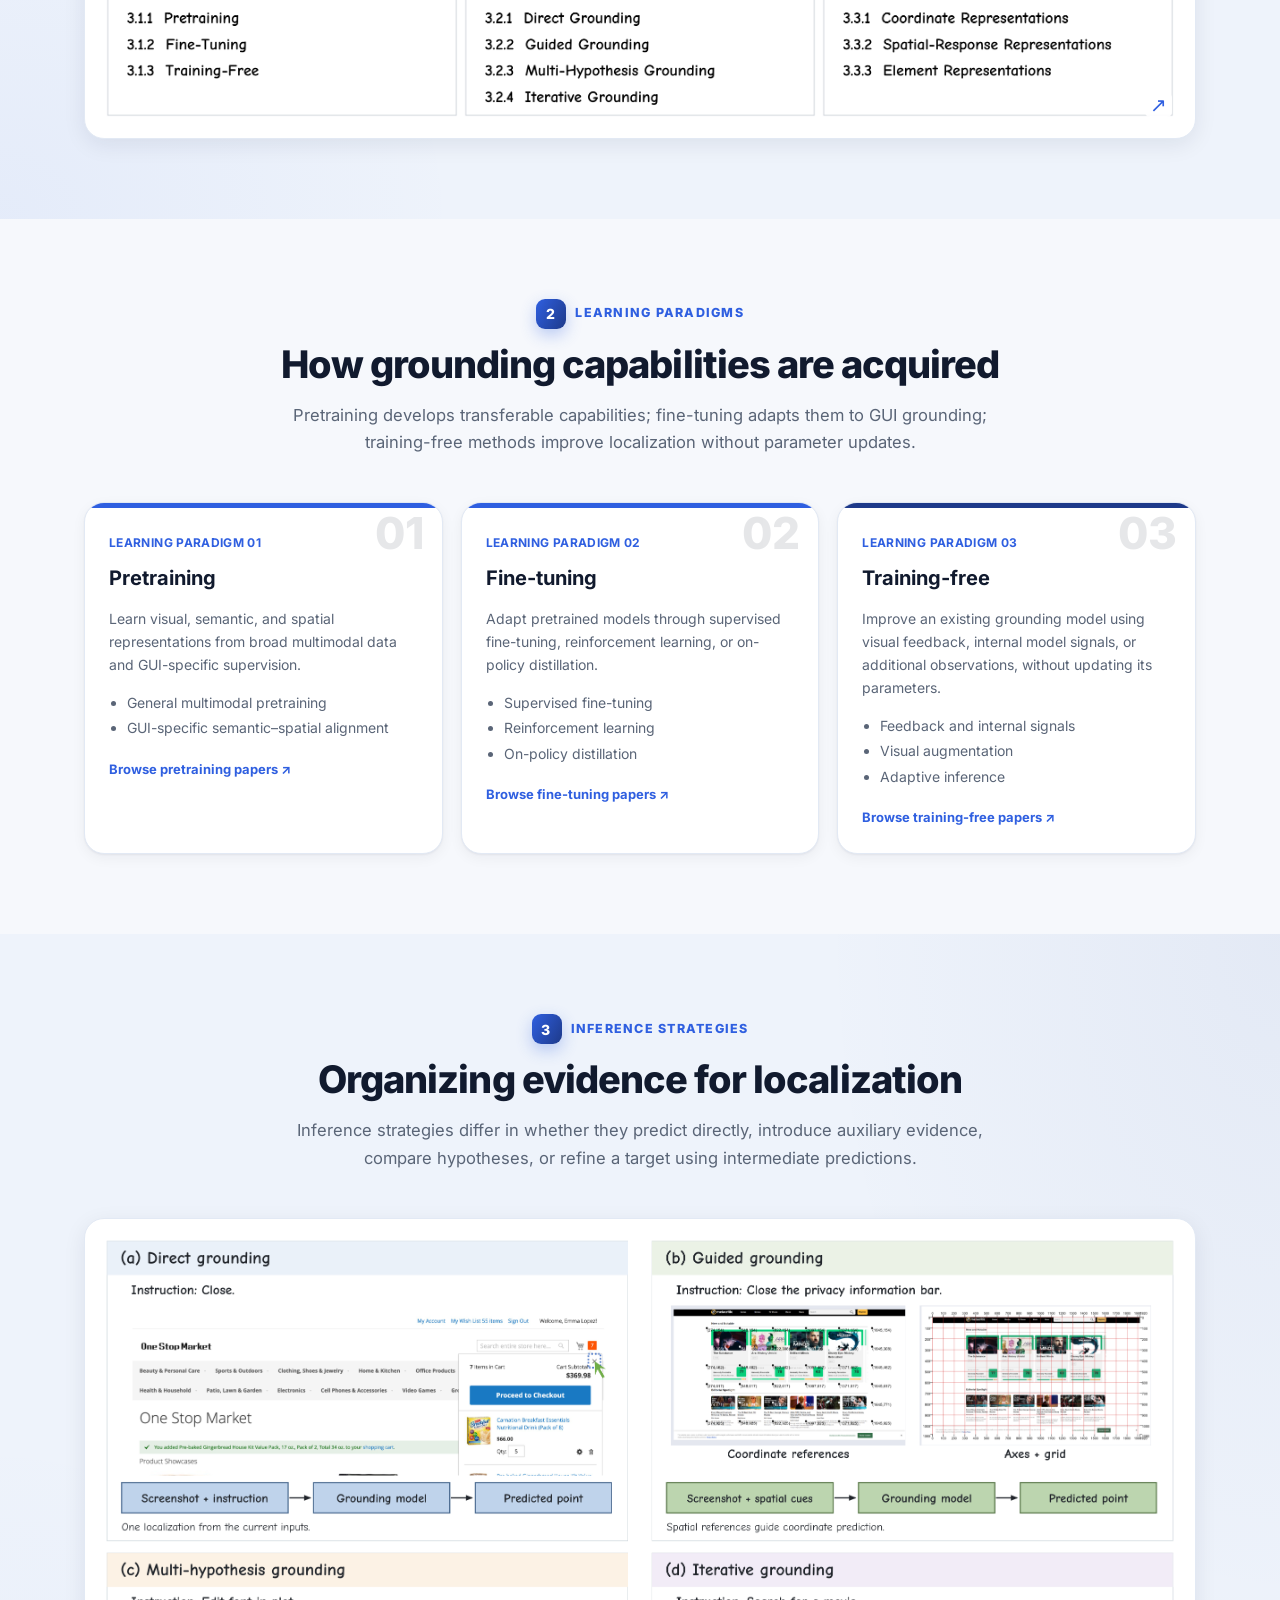
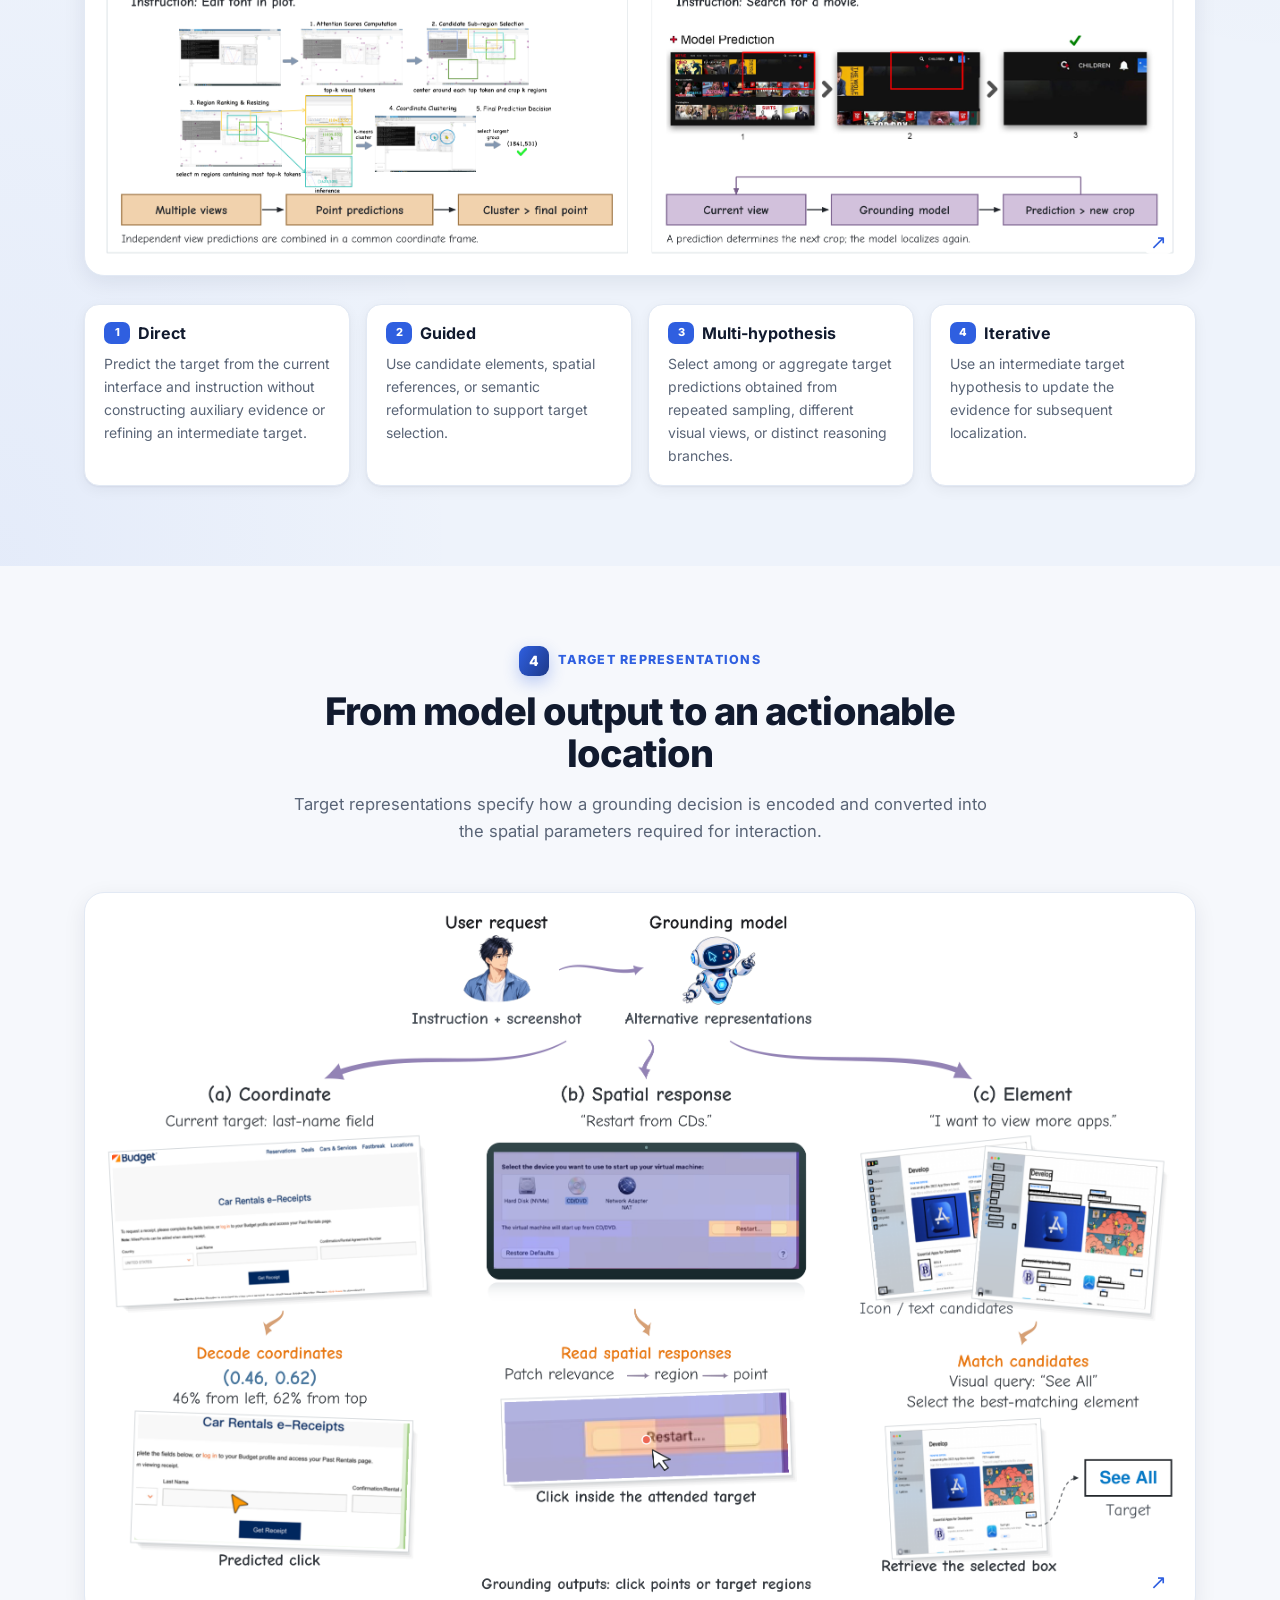
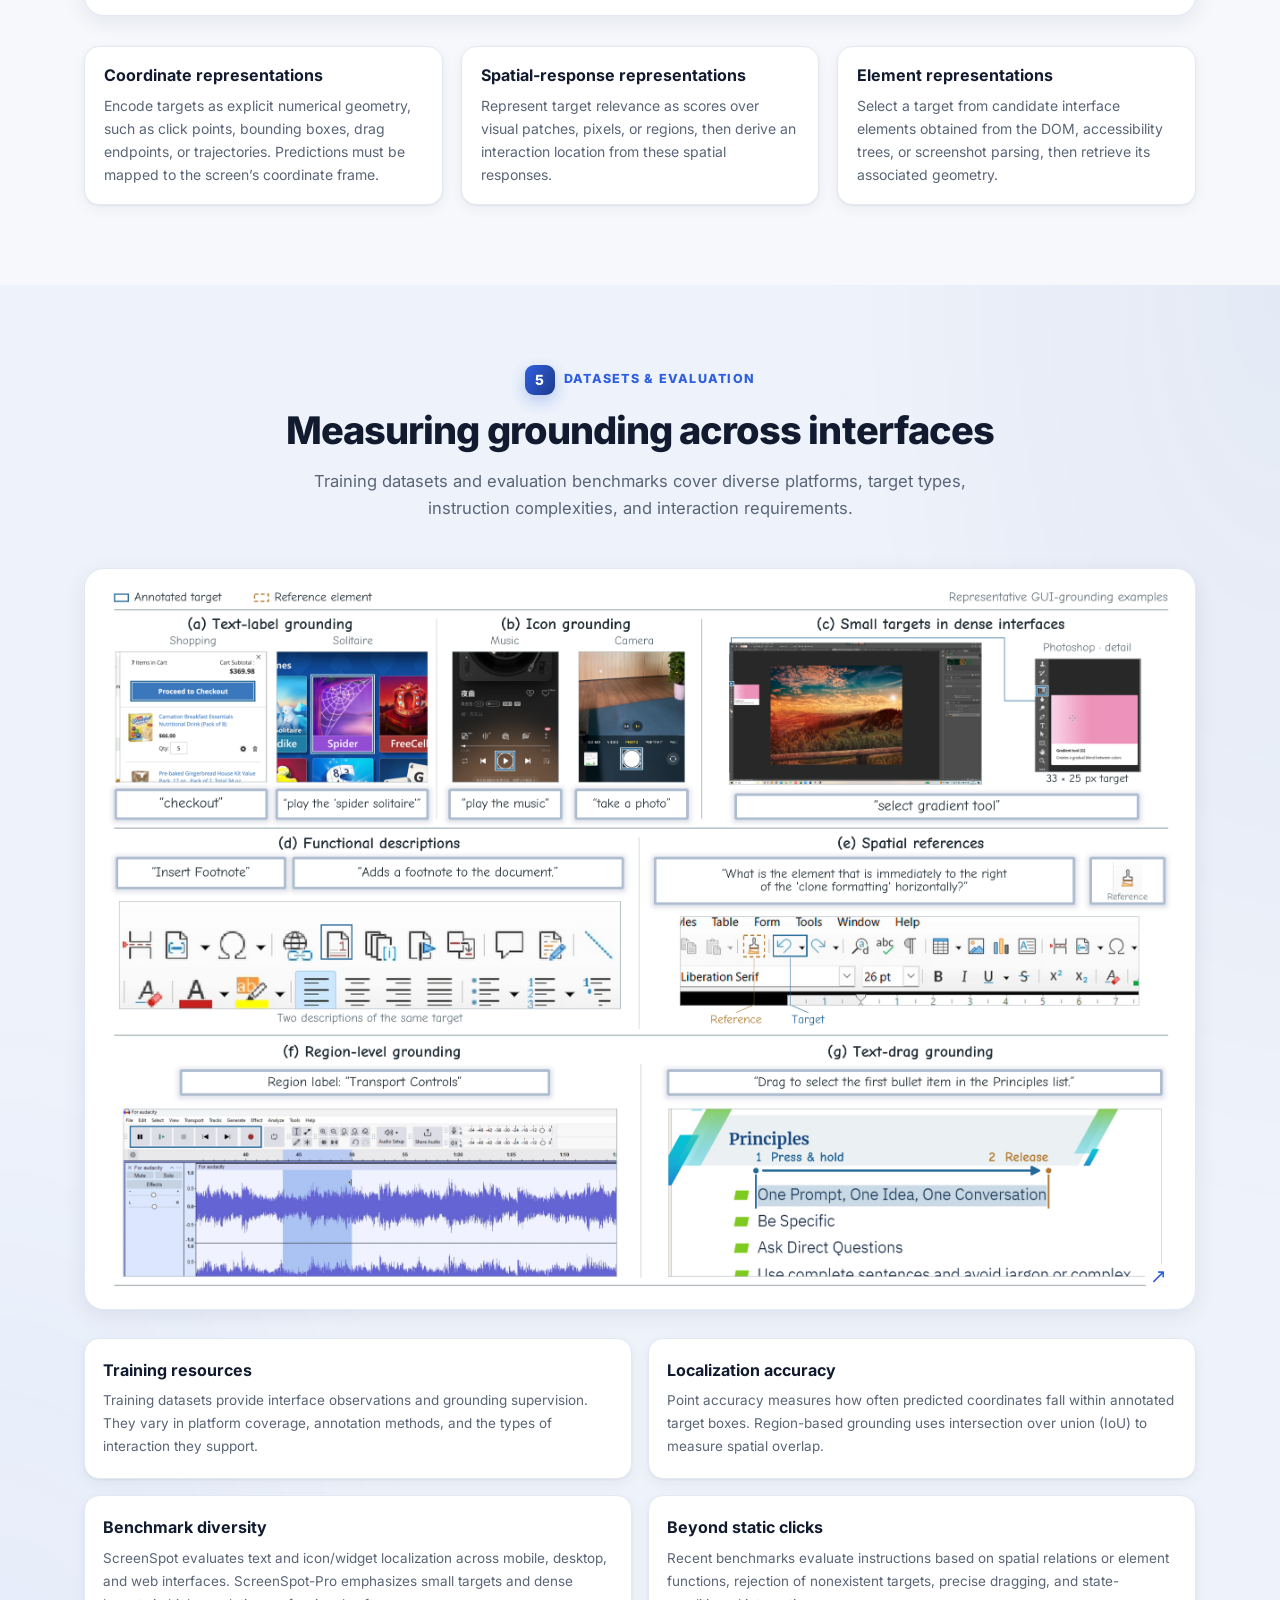
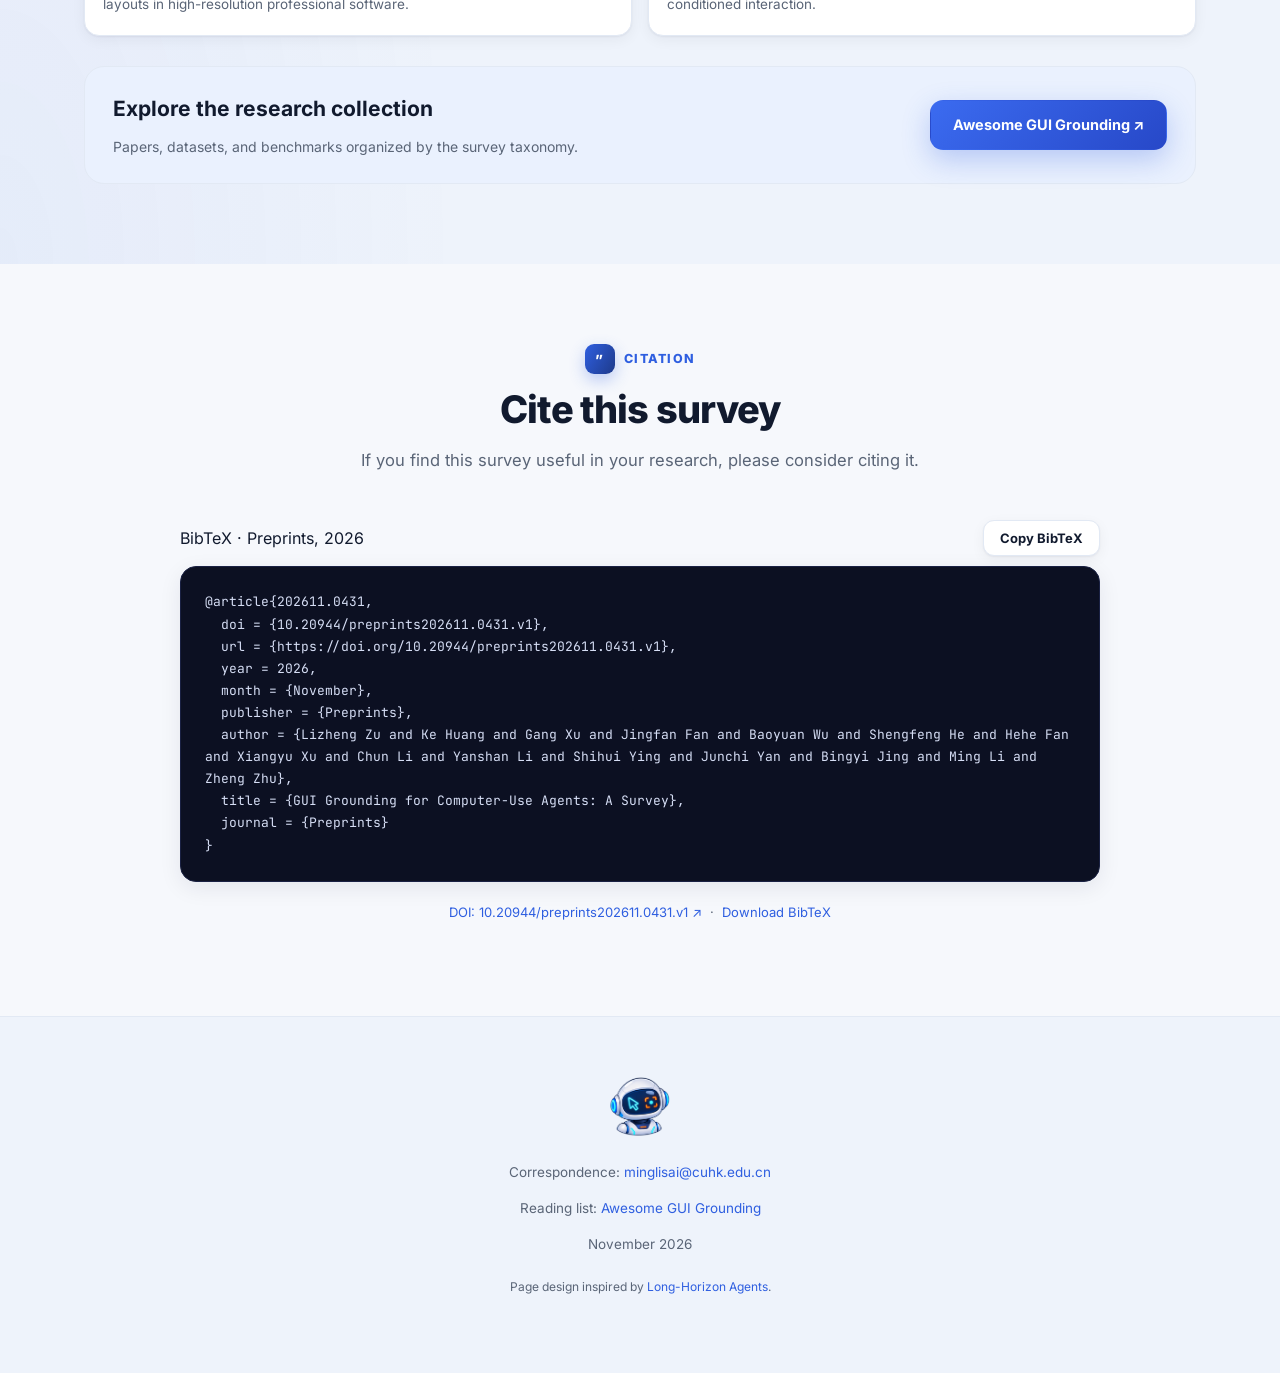
==== commit 285cd119: "Publish GUI Grounding Survey project website" ====
--- a/index.html
+++ b/index.html
@@ -363,7 +363,7 @@
   /* Survey-specific layout */
   .card h3{margin:12px 0 8px;font-size:17.5px;font-weight:800;letter-spacing:-.01em}
   h1.title{max-width:1020px;font-size:clamp(38px,5.6vw,68px);line-height:1.15;font-weight:700;letter-spacing:-.035em}
-  h1.title .survey-line{display:block;font-size:.62em;line-height:1.3;margin-top:14px;font-weight:600;letter-spacing:-.025em}
+  h1.title .survey-line{display:block;font-size:1em;line-height:inherit;margin-top:14px;font-weight:inherit;letter-spacing:inherit}
   header.hero{padding:70px 0 48px}
   .authors{max-width:1000px;line-height:1.95}.author{display:inline-block;white-space:nowrap;margin-right:7px}
   .affil{max-width:1000px;line-height:1.9}.affil span{display:inline-block;margin-inline:5px}
@@ -392,25 +392,30 @@
   @media(max-width:860px){.research-grid{grid-template-columns:1fr}.inference-grid{grid-template-columns:repeat(2,minmax(0,1fr))}.resource-box{display:block}.resource-box .btn{margin-top:18px}.nav-links a{font-size:14px}}
   @media(max-width:600px){header.hero{padding:48px 0 36px}h1.title{font-size:clamp(34px,9.2vw,48px)}.authors{font-size:13px}.affil{font-size:11px}.affil span{max-width:100%}.hero-figure{margin-top:28px}.inference-grid,.evaluation-grid{grid-template-columns:1fr}.resource-box{padding:22px}.bibhead{gap:14px}.lightbox img{max-width:94vw;padding:10px}.hero-figure .figure{padding:9px}}
 
-/* Author institution marks */
-
-  .institution-seals{display:grid;grid-template-columns:repeat(6,minmax(0,1fr));gap:18px 20px;max-width:900px;margin:30px auto 0;align-items:start}
-  .institution-seal{display:flex;flex-direction:column;align-items:center;justify-content:flex-start;gap:8px;min-width:0;color:var(--muted);text-decoration:none}
-  .institution-seal img{width:128px;height:64px;object-fit:contain;max-width:100%}
-  .institution-seal span{font-size:10px;font-weight:600;line-height:1.4;text-align:center}
+/* Author institution marks: original vector artwork and high-resolution crests */
+  .institution-seals{display:grid;grid-template-columns:repeat(6,minmax(0,1fr));gap:24px 16px;max-width:1000px;margin:34px auto 0;align-items:start}
+  .institution-seal{display:flex;flex-direction:column;align-items:center;gap:10px;min-width:0;color:var(--muted);text-decoration:none}
+  .institution-seal .logo-frame{height:104px;width:136px;max-width:100%;display:flex;align-items:center;justify-content:center}
+  .institution-seal img{width:96px;height:96px;object-fit:contain;max-width:none;filter:none;transform:none;transition:none}
+  .institution-seal img:hover{filter:none;transform:none}
+  .institution-seal .institution-name{font-size:12px;font-weight:600;line-height:1.4;text-align:center}
   .institution-seal:hover{color:var(--brand);text-decoration:none}
-  .institution-seal.white-mark img{background:#173d66;border-radius:5px;padding:7px}
-  @media(max-width:600px){.institution-seals{grid-template-columns:repeat(3,minmax(0,1fr));gap:18px 12px;margin-top:26px}.institution-seal img{height:54px;width:110px}.institution-seal span{font-size:9px}}
+  .institution-seal.mark-cuhksz img{width:120px;height:96px}
+  .institution-seal.mark-sjtu img{width:108px;height:108px}
+  .institution-seal.mark-giga img{border-radius:8px}
+  .institution-seal.mark-giga img{width:108px;height:108px}
+  @media(max-width:760px){.institution-seals{grid-template-columns:repeat(3,minmax(0,1fr));max-width:520px}}
+  @media(max-width:600px){.institution-seals{gap:22px 10px;margin-top:28px}.institution-seal .logo-frame{width:104px;height:84px}.institution-seal img{width:76px;height:76px}.institution-seal .institution-name{font-size:11px}.institution-seal.mark-cuhksz img{width:96px;height:76px}.institution-seal.mark-sjtu img{width:86px;height:86px}.institution-seal.mark-giga img{width:84px;height:84px}}
 </style>
 <link href="https://lz-zu.github.io/gui-grounding/" rel="canonical"/><meta content="GUI Grounding for Computer-Use Agents: A Survey" property="og:title"/><meta content="A survey of GUI grounding methods, learning paradigms, inference strategies, target representations, datasets, and evaluation." property="og:description"/><meta content="website" property="og:type"/><meta content="https://lz-zu.github.io/gui-grounding/" property="og:url"/><meta content="https://lz-zu.github.io/gui-grounding/assets/overview.png" property="og:image"/><meta content="summary_large_image" name="twitter:card"/><meta content="#2f5fe0" name="theme-color"/></head>
-<body><a class="skip-link" href="#main-content">Skip to content</a><canvas aria-hidden="true" class="cursor-comet"></canvas><nav aria-label="Primary navigation"><div class="nav-in"><a aria-label="GUI Grounding — back to top" class="nav-brand" href="#top"><span class="dot"><img alt="" src="assets/robot-mark.png"/></span>GUI Grounding</a><button aria-controls="nl" aria-expanded="false" aria-label="Open navigation menu" class="nav-toggle" onclick="toggleMenu(this)" type="button">☰</button><div class="nav-links" id="nl"><a href="#overview">Overview</a><a href="#taxonomy">Taxonomy</a><a href="#learning">Learning</a><a href="#inference">Inference</a><a href="#representations">Representations</a><a href="#evaluation">Evaluation</a><a href="#cite">Cite</a></div></div></nav><header class="hero" id="top"><div class="hero-aurora"></div><div class="blob b1"></div><div class="blob b2"></div><div class="blob b3"></div><div class="wrap hero-inner"><h1 class="title"><span class="g">GUI Grounding</span><br/>for Computer-Use Agents<span class="survey-line">A Survey</span></h1><p class="subtitle">Methods · Datasets · Benchmarks · Evaluation</p><p class="authors"><span class="author">Lizheng Zu<sup>1,*</sup></span> <span class="author">Ke Huang<sup>2,*</sup></span> <span class="author">Gang Xu<sup>3,*</sup></span> <span class="author">Jingfan Fan<sup>4</sup></span> <span class="author">Baoyuan Wu<sup>5</sup></span> <span class="author">Shengfeng He<sup>6</sup></span> <span class="author">Hehe Fan<sup>7</sup></span> <span class="author">Xiangyu Xu<sup>8</sup></span> <span class="author">Chun Li<sup>9</sup></span> <span class="author">Yanshan Li<sup>1</sup></span> <span class="author">Shihui Ying<sup>10</sup></span> <span class="author">Junchi Yan<sup>11</sup></span> <span class="author">Bingyi Jing<sup>5</sup></span> <span class="author">Ming Li<sup>5,†</sup></span> <span class="author">Zheng Zhu<sup>12</sup></span></p><p class="affil"><span><sup>1</sup>Shenzhen University</span><span><sup>2</sup>Sun Yat-sen University</span><span><sup>3</sup>Guangming Laboratory</span><span><sup>4</sup>Beijing Institute of Technology</span><span><sup>5</sup>The Chinese University of Hong Kong, Shenzhen</span><span><sup>6</sup>Singapore Management University</span><span><sup>7</sup>Zhejiang University</span><span><sup>8</sup>Xi’an Jiaotong University</span><span><sup>9</sup>Shenzhen MSU-BIT University</span><span><sup>10</sup>Shanghai University</span><span><sup>11</sup>Shanghai Jiao Tong University</span><span><sup>12</sup>GigaAI</span></p><p class="contrib">* Equal contribution  ·  † Corresponding author</p><div class="btns">
+<body><a class="skip-link" href="#main-content">Skip to content</a><canvas aria-hidden="true" class="cursor-comet"></canvas><nav aria-label="Primary navigation"><div class="nav-in"><a aria-label="GUI Grounding — back to top" class="nav-brand" href="#top"><span class="dot"><img alt="" src="assets/robot-mark.png"/></span>GUI Grounding</a><button aria-controls="nl" aria-expanded="false" aria-label="Open navigation menu" class="nav-toggle" onclick="toggleMenu(this)" type="button">☰</button><div class="nav-links" id="nl"><a href="#overview">Overview</a><a href="#taxonomy">Taxonomy</a><a href="#learning">Learning</a><a href="#inference">Inference</a><a href="#representations">Representations</a><a href="#evaluation">Evaluation</a><a href="#cite">Cite</a></div></div></nav><header class="hero" id="top"><div class="hero-aurora"></div><div class="blob b1"></div><div class="blob b2"></div><div class="blob b3"></div><div class="wrap hero-inner"><h1 class="title"><span class="g">GUI Grounding</span><br/>for Computer-Use Agents:<span class="survey-line">A Survey</span></h1><p class="subtitle">Methods · Datasets · Benchmarks · Evaluation</p><p class="authors"><span class="author">Lizheng Zu<sup>1,*</sup></span> <span class="author">Ke Huang<sup>2,*</sup></span> <span class="author">Gang Xu<sup>3,*</sup></span> <span class="author">Jingfan Fan<sup>4</sup></span> <span class="author">Baoyuan Wu<sup>5</sup></span> <span class="author">Shengfeng He<sup>6</sup></span> <span class="author">Hehe Fan<sup>7</sup></span> <span class="author">Xiangyu Xu<sup>8</sup></span> <span class="author">Chun Li<sup>9</sup></span> <span class="author">Yanshan Li<sup>1</sup></span> <span class="author">Shihui Ying<sup>10</sup></span> <span class="author">Junchi Yan<sup>11</sup></span> <span class="author">Bingyi Jing<sup>5</sup></span> <span class="author">Ming Li<sup>5,†</sup></span> <span class="author">Zheng Zhu<sup>12</sup></span></p><p class="affil"><span><sup>1</sup>Shenzhen University</span><span><sup>2</sup>Sun Yat-sen University</span><span><sup>3</sup>Guangming Laboratory</span><span><sup>4</sup>Beijing Institute of Technology</span><span><sup>5</sup>The Chinese University of Hong Kong, Shenzhen</span><span><sup>6</sup>Singapore Management University</span><span><sup>7</sup>Zhejiang University</span><span><sup>8</sup>Xi’an Jiaotong University</span><span><sup>9</sup>Shenzhen MSU-BIT University</span><span><sup>10</sup>Shanghai University</span><span><sup>11</sup>Shanghai Jiao Tong University</span><span><sup>12</sup>GigaAI</span></p><p class="contrib">* These authors contributed equally  ·  † Corresponding author</p><div class="btns">
 <a class="btn primary" href="paper.html"><svg aria-hidden="true" fill="none" stroke="currentColor" stroke-width="2" viewbox="0 0 24 24"><path d="M6 2h9l5 5v15H6z"></path><path d="M15 2v5h5"></path></svg> Read the Paper </a>
 <a class="btn" href="https://github.com/OmniAI-Lab-CUHKSZ/Awesome-GUI-Grounding" rel="noopener" target="_blank"><svg aria-hidden="true" fill="currentColor" viewbox="0 0 24 24"><path d="M12 .5A11.5 11.5 0 0 0 .5 12a11.5 11.5 0 0 0 7.86 10.94c.58.1.79-.25.79-.56v-2c-3.2.7-3.88-1.36-3.88-1.36-.53-1.34-1.3-1.7-1.3-1.7-1.06-.72.08-.71.08-.71 1.17.08 1.79 1.2 1.79 1.2 1.04 1.79 2.73 1.27 3.4.97.1-.76.41-1.27.74-1.56-2.55-.29-5.24-1.28-5.24-5.7 0-1.26.45-2.29 1.19-3.1-.12-.29-.52-1.46.11-3.05 0 0 .97-.31 3.18 1.18a11 11 0 0 1 5.8 0c2.2-1.49 3.17-1.18 3.17-1.18.63 1.59.23 2.76.11 3.05.74.81 1.19 1.84 1.19 3.1 0 4.43-2.7 5.4-5.26 5.69.42.36.79 1.08.79 2.18v3.23c0 .31.21.67.8.56A11.5 11.5 0 0 0 23.5 12 11.5 11.5 0 0 0 12 .5z"></path></svg> GitHub / Reading List </a>
 <a class="btn" href="#cite">
 <svg aria-hidden="true" fill="none" stroke="currentColor" stroke-width="2" viewbox="0 0 24 24"><path d="M4 6h16M4 12h16M4 18h10"></path></svg>
         BibTeX
       </a>
-</div><div aria-label="Author affiliations" class="seals institution-seals"><a aria-label="Shenzhen University" class="institution-seal" href="https://www.szu.edu.cn/" rel="noopener" target="_blank" title="Shenzhen University"><img alt="Shenzhen University logo" decoding="async" height="64" src="assets/institutions/szu.svg" width="128"/><span>SZU</span></a><a aria-label="Sun Yat-sen University" class="institution-seal" href="https://www.sysu.edu.cn/" rel="noopener" target="_blank" title="Sun Yat-sen University"><img alt="Sun Yat-sen University logo" decoding="async" height="64" src="assets/institutions/sysu.svg" width="128"/><span>SYSU</span></a><a aria-label="Guangming Laboratory" class="institution-seal" href="https://www.gml.ac.cn/" rel="noopener" target="_blank" title="Guangming Laboratory"><img alt="Guangming Laboratory logo" decoding="async" height="64" src="assets/institutions/gml.svg" width="128"/><span>Guangming Laboratory</span></a><a aria-label="Beijing Institute of Technology" class="institution-seal" href="https://www.bit.edu.cn/" rel="noopener" target="_blank" title="Beijing Institute of Technology"><img alt="Beijing Institute of Technology logo" decoding="async" height="64" src="assets/institutions/bit.svg" width="128"/><span>BIT</span></a><a aria-label="The Chinese University of Hong Kong, Shenzhen" class="institution-seal" href="https://www.cuhk.edu.cn/" rel="noopener" target="_blank" title="The Chinese University of Hong Kong, Shenzhen"><img alt="The Chinese University of Hong Kong, Shenzhen logo" decoding="async" height="64" src="assets/institutions/cuhksz.png" width="128"/><span>CUHK-Shenzhen</span></a><a aria-label="Singapore Management University" class="institution-seal" href="https://www.smu.edu.sg/" rel="noopener" target="_blank" title="Singapore Management University"><img alt="Singapore Management University logo" decoding="async" height="64" src="assets/institutions/smu.svg" width="128"/><span>SMU</span></a><a aria-label="Zhejiang University" class="institution-seal" href="https://www.zju.edu.cn/" rel="noopener" target="_blank" title="Zhejiang University"><img alt="Zhejiang University logo" decoding="async" height="64" src="assets/institutions/zju.svg" width="128"/><span>ZJU</span></a><a aria-label="Xi’an Jiaotong University" class="institution-seal" href="https://www.xjtu.edu.cn/" rel="noopener" target="_blank" title="Xi’an Jiaotong University"><img alt="Xi’an Jiaotong University logo" decoding="async" height="64" src="assets/institutions/xjtu.png" width="128"/><span>XJTU</span></a><a aria-label="Shenzhen MSU-BIT University" class="institution-seal" href="https://www.smbu.edu.cn/" rel="noopener" target="_blank" title="Shenzhen MSU-BIT University"><img alt="Shenzhen MSU-BIT University logo" decoding="async" height="64" src="assets/institutions/smbu.svg" width="128"/><span>SMBU</span></a><a aria-label="Shanghai University" class="institution-seal" href="https://www.shu.edu.cn/" rel="noopener" target="_blank" title="Shanghai University"><img alt="Shanghai University logo" decoding="async" height="64" src="assets/institutions/shu.svg" width="128"/><span>SHU</span></a><a aria-label="Shanghai Jiao Tong University" class="institution-seal" href="https://www.sjtu.edu.cn/" rel="noopener" target="_blank" title="Shanghai Jiao Tong University"><img alt="Shanghai Jiao Tong University logo" decoding="async" height="64" src="assets/institutions/sjtu.png" width="128"/><span>SJTU</span></a><a aria-label="GigaAI" class="institution-seal" href="https://gigaai.cc/" rel="noopener" target="_blank" title="GigaAI"><img alt="GigaAI logo" decoding="async" height="64" src="assets/institutions/giga.ico" width="128"/><span>GigaAI</span></a></div><div class="hero-figure"><div class="figure"><button aria-label="Enlarge: GUI grounding in action" class="figure-button" data-label="GUI grounding in action" type="button"><img alt="An instruction and GUI screenshot enter a grounding model, which identifies the close button and predicts where to act." decoding="async" fetchpriority="high" height="977" src="assets/overview.png" width="2400"/></button></div></div></div></header><main id="main-content"><section id="overview"><div class="wrap"><div class="sec-head reveal"><div class="sec-kicker"><span class="badge">◎</span>Overview</div><h2 class="sec-title">Connecting intent with interaction</h2><p class="sec-sub">GUI grounding maps an operation intent to a specific interaction target and the spatial parameters needed to act.</p></div><div class="overview-copy reveal"><div class="prose"><p>Graphical user interface agents automate tasks by interpreting user goals and executing interface operations. Grounding is the critical link between <b>high-level reasoning and low-level interaction execution</b>.</p><p>This survey organizes grounding methods along three complementary dimensions, reviews training datasets and evaluation benchmarks, and compares representative methods across target types, instruction complexity, and interaction requirements.</p><p>The roadmap below traces the development from visual grounding and interface modeling to screenshot-based localization, visual search, and iterative refinement.</p></div></div><div class="figure reveal"><button aria-label="Enlarge: Development of GUI grounding" class="figure-button" data-label="Development of GUI grounding" type="button"><img alt="A roadmap from visual grounding foundations and interface modeling to screenshot grounding and grounding refinement." decoding="async" height="1249" loading="lazy" src="assets/history-roadmap.png" width="2401"/></button></div></div></section><section class="band" id="taxonomy"><div class="wrap"><div class="sec-head reveal"><div class="sec-kicker"><span class="badge">1</span>Method taxonomy</div><h2 class="sec-title">Three dimensions of GUI grounding</h2><p class="sec-sub">How are capabilities acquired, how is evidence organized, and how are targets represented? The survey brings these three complementary dimensions into one framework.</p></div><div class="figure reveal"><button aria-label="Enlarge: GUI grounding method taxonomy" class="figure-button" data-label="GUI grounding method taxonomy" type="button"><img alt="GUI grounding methods organized by learning paradigms, inference strategies, and target representations." decoding="async" height="557" loading="lazy" src="assets/method-framework.png" width="2400"/></button></div></div></section><section id="learning"><div class="wrap"><div class="sec-head reveal"><div class="sec-kicker"><span class="badge">2</span>Learning paradigms</div><h2 class="sec-title">How grounding capabilities are acquired</h2><p class="sec-sub">Pretraining develops transferable capabilities; fine-tuning adapts them to GUI grounding; training-free methods improve localization without parameter updates.</p></div><div class="stages"><article class="stage reveal"><div class="bar"></div><div class="rn">01</div><div class="yr">LEARNING PARADIGM 01</div><h3>Pretraining</h3><p>Learn visual, semantic, and spatial representations from broad multimodal data and GUI-specific supervision.</p><ul><li>General multimodal pretraining</li><li>GUI-specific semantic–spatial alignment</li></ul><a href="https://github.com/OmniAI-Lab-CUHKSZ/Awesome-GUI-Grounding/blob/main/README.md#general-pretraining" rel="noopener" target="_blank">Browse pretraining papers ↗</a></article><article class="stage reveal"><div class="bar"></div><div class="rn">02</div><div class="yr">LEARNING PARADIGM 02</div><h3>Fine-tuning</h3><p>Adapt pretrained models with instruction–target supervision, reward-based optimization, or teacher feedback.</p><ul><li>Supervised fine-tuning</li><li>Reinforcement learning</li><li>On-policy distillation</li></ul><a href="https://github.com/OmniAI-Lab-CUHKSZ/Awesome-GUI-Grounding/blob/main/README.md#supervised-fine-tuning" rel="noopener" target="_blank">Browse fine-tuning papers ↗</a></article><article class="stage reveal"><div class="bar"></div><div class="rn">03</div><div class="yr">LEARNING PARADIGM 03</div><h3>Training-free</h3><p>Use feedback, internal model signals, and additional visual observations to improve an existing grounder.</p><ul><li>Feedback and internal signals</li><li>Visual augmentation</li><li>Adaptive inference</li></ul><a href="https://github.com/OmniAI-Lab-CUHKSZ/Awesome-GUI-Grounding/blob/main/README.md#training-free" rel="noopener" target="_blank">Browse training-free papers ↗</a></article></div></div></section><section class="band" id="inference"><div class="wrap"><div class="sec-head reveal"><div class="sec-kicker"><span class="badge">3</span>Inference strategies</div><h2 class="sec-title">Organizing evidence for localization</h2><p class="sec-sub">Inference strategies differ in whether they predict directly, introduce auxiliary evidence, compare hypotheses, or refine a target using intermediate predictions.</p></div><div class="figure reveal"><button aria-label="Enlarge: Four inference strategies" class="figure-button" data-label="Four inference strategies" type="button"><img alt="Examples of direct, guided, multi-hypothesis, and iterative grounding evidence flows." decoding="async" height="1386" loading="lazy" src="assets/inference-strategies.png" width="2401"/></button></div><div class="inference-grid"><article class="blurb reveal"><h3><span class="chip c-h1">1</span>Direct</h3><p>Predict the target from the current interface and instruction without constructing auxiliary evidence or refining an intermediate target.</p></article><article class="blurb reveal"><h3><span class="chip c-h1">2</span>Guided</h3><p>Use candidate elements, spatial references, or semantic reformulation to support target selection.</p></article><article class="blurb reveal"><h3><span class="chip c-h1">3</span>Multi-hypothesis</h3><p>Aggregate or assess predictions from repeated sampling, different views, or reasoning branches.</p></article><article class="blurb reveal"><h3><span class="chip c-h1">4</span>Iterative</h3><p>Use an intermediate target hypothesis to update the evidence for subsequent localization.</p></article></div></div></section><section id="representations"><div class="wrap"><div class="sec-head reveal"><div class="sec-kicker"><span class="badge">4</span>Target representations</div><h2 class="sec-title">From model output to an actionable location</h2><p class="sec-sub">Target representations specify what the model predicts; spatial readout turns that prediction into the geometry required for execution.</p></div><div class="figure reveal"><button aria-label="Enlarge: Target representations and spatial readout" class="figure-button" data-label="Target representations and spatial readout" type="button"><img alt="Decoding coordinates, deriving a click location from spatial responses, and retrieving the geometry of a selected element." decoding="async" height="1534" loading="lazy" src="assets/target-representations.png" width="2401"/></button></div><div class="research-grid"><article class="blurb reveal"><h3>Coordinates</h3><p>Explicit numerical geometry: click points, bounding boxes, drag endpoints, or trajectories. Predictions must map correctly to the screen’s coordinate frame.</p></article><article class="blurb reveal"><h3>Spatial responses</h3><p>Target-related scores over visual patches, pixels, or regions. A spatial readout derives the final location from these scores.</p></article><article class="blurb reveal"><h3>Elements</h3><p>Select a target from native or visually reconstructed interface elements, then retrieve its associated geometry.</p></article></div></div></section><section class="band" id="evaluation"><div class="wrap"><div class="sec-head reveal"><div class="sec-kicker"><span class="badge">5</span>Datasets &amp; evaluation</div><h2 class="sec-title">Measuring grounding across interfaces</h2><p class="sec-sub">Data resources and benchmarks reveal how grounding transfers across platforms, target types, instruction complexity, and interaction requirements.</p></div><div class="figure reveal"><button aria-label="Enlarge: GUI grounding datasets and benchmarks" class="figure-button" data-label="GUI grounding datasets and benchmarks" type="button"><img alt="An overview of GUI grounding datasets and evaluation benchmarks." decoding="async" height="1574" loading="lazy" src="assets/benchmarks.png" width="2401"/></button></div><div class="grid3 evaluation-grid"><article class="blurb reveal"><h3>Training resources</h3><p>Interface coverage and instruction–target supervision provide the foundation for learning. Data differs in platform, annotation source, and the types of interaction it supports.</p></article><article class="blurb reveal"><h3>Localization accuracy</h3><p>Point-based metrics test whether a prediction falls inside the target. Region-based metrics can measure overlap between predicted and reference geometry.</p></article><article class="blurb reveal"><h3>Benchmark diversity</h3><p>ScreenSpot evaluates grounding across desktop, mobile, and web interfaces; ScreenSpot-Pro tests high-resolution professional environments and small targets.</p></article><article class="blurb reveal"><h3>Beyond static clicks</h3><p>Spatial and functional references, absent targets, dragging, and state-dependent interactions test capabilities beyond matching visible text to a single point.</p></article></div><div class="resource-box reveal"><div><h3>Explore the research collection</h3><p>Papers, datasets, and benchmarks organized by the survey taxonomy.</p></div><a class="btn primary" href="https://github.com/OmniAI-Lab-CUHKSZ/Awesome-GUI-Grounding">Awesome GUI Grounding ↗</a></div></div></section><section id="cite"><div class="wrap"><div class="sec-head reveal"><div class="sec-kicker"><span class="badge">”</span>Citation</div><h2 class="sec-title">Cite this survey</h2><p class="sec-sub">If this survey supports your research, please cite the paper.</p></div><div class="bibwrap reveal"><div class="bibhead"><span>BibTeX · Preprints, 2026</span><button aria-live="polite" class="copybtn" id="cbtn" onclick="copyBib()" type="button">Copy BibTeX</button></div><pre class="bib" id="bib">@article{202611.0431,
+</div><div aria-label="Author affiliations" class="seals institution-seals"><a aria-label="Shenzhen University" class="institution-seal mark-szu" href="https://www.szu.edu.cn/" rel="noopener" target="_blank" title="Shenzhen University"><span class="logo-frame"><img alt="Shenzhen University logo" decoding="async" height="96" loading="eager" src="assets/institutions/szu.svg" width="96"/></span><span class="institution-name">SZU</span></a><a aria-label="Sun Yat-sen University" class="institution-seal mark-sysu" href="https://www.sysu.edu.cn/" rel="noopener" target="_blank" title="Sun Yat-sen University"><span class="logo-frame"><img alt="Sun Yat-sen University logo" decoding="async" height="96" loading="eager" src="assets/institutions/sysu.svg" width="96"/></span><span class="institution-name">SYSU</span></a><a aria-label="Guangming Laboratory" class="institution-seal mark-gml" href="https://www.gml.ac.cn/" rel="noopener" target="_blank" title="Guangming Laboratory"><span class="logo-frame"><img alt="Guangming Laboratory logo" decoding="async" height="96" loading="eager" src="assets/institutions/gml-mark.svg" width="96"/></span><span class="institution-name">Guangming Laboratory</span></a><a aria-label="Beijing Institute of Technology" class="institution-seal mark-bit" href="https://www.bit.edu.cn/" rel="noopener" target="_blank" title="Beijing Institute of Technology"><span class="logo-frame"><img alt="Beijing Institute of Technology logo" decoding="async" height="96" loading="eager" src="assets/institutions/bit-mark.svg" width="96"/></span><span class="institution-name">BIT</span></a><a aria-label="The Chinese University of Hong Kong, Shenzhen" class="institution-seal mark-cuhksz" href="https://www.cuhk.edu.cn/" rel="noopener" target="_blank" title="The Chinese University of Hong Kong, Shenzhen"><span class="logo-frame"><img alt="The Chinese University of Hong Kong, Shenzhen logo" decoding="async" height="96" loading="eager" src="assets/institutions/cuhksz-crest.png" width="96"/></span><span class="institution-name">CUHK-Shenzhen</span></a><a aria-label="Singapore Management University" class="institution-seal mark-smu" href="https://www.smu.edu.sg/" rel="noopener" target="_blank" title="Singapore Management University"><span class="logo-frame"><img alt="Singapore Management University logo" decoding="async" height="96" loading="eager" src="assets/institutions/smu-mark.svg" width="96"/></span><span class="institution-name">SMU</span></a><a aria-label="Zhejiang University" class="institution-seal mark-zju" href="https://www.zju.edu.cn/" rel="noopener" target="_blank" title="Zhejiang University"><span class="logo-frame"><img alt="Zhejiang University logo" decoding="async" height="96" loading="eager" src="assets/institutions/zju.svg" width="96"/></span><span class="institution-name">ZJU</span></a><a aria-label="Xi’an Jiaotong University" class="institution-seal mark-xjtu" href="https://www.xjtu.edu.cn/" rel="noopener" target="_blank" title="Xi’an Jiaotong University"><span class="logo-frame"><img alt="Xi’an Jiaotong University logo" decoding="async" height="96" loading="eager" src="assets/institutions/xjtu-crest.png" width="96"/></span><span class="institution-name">XJTU</span></a><a aria-label="Shenzhen MSU-BIT University" class="institution-seal mark-smbu" href="https://www.smbu.edu.cn/" rel="noopener" target="_blank" title="Shenzhen MSU-BIT University"><span class="logo-frame"><img alt="Shenzhen MSU-BIT University logo" decoding="async" height="96" loading="eager" src="assets/institutions/smbu-mark.svg" width="96"/></span><span class="institution-name">SMBU</span></a><a aria-label="Shanghai University" class="institution-seal mark-shu" href="https://www.shu.edu.cn/" rel="noopener" target="_blank" title="Shanghai University"><span class="logo-frame"><img alt="Shanghai University logo" decoding="async" height="96" loading="eager" src="assets/institutions/shu.svg" width="96"/></span><span class="institution-name">SHU</span></a><a aria-label="Shanghai Jiao Tong University" class="institution-seal mark-sjtu" href="https://www.sjtu.edu.cn/" rel="noopener" target="_blank" title="Shanghai Jiao Tong University"><span class="logo-frame"><img alt="Shanghai Jiao Tong University logo" decoding="async" height="96" loading="eager" src="assets/institutions/sjtu-crest.png" width="96"/></span><span class="institution-name">SJTU</span></a><a aria-label="GigaAI" class="institution-seal mark-giga" href="https://gigaai.cc/" rel="noopener" target="_blank" title="GigaAI"><span class="logo-frame"><img alt="GigaAI logo" decoding="async" height="96" loading="eager" src="assets/institutions/giga-mark.png" width="96"/></span><span class="institution-name">GigaAI</span></a></div><div class="hero-figure"><div class="figure"><button aria-label="Enlarge: GUI grounding in action" class="figure-button" data-label="GUI grounding in action" type="button"><img alt="An instruction and GUI screenshot enter a grounding model, which identifies the close button and predicts where to act." decoding="async" fetchpriority="high" height="977" src="assets/overview.png" width="2400"/></button></div></div></div></header><main id="main-content"><section id="overview"><div class="wrap"><div class="sec-head reveal"><div class="sec-kicker"><span class="badge">◎</span>Overview</div><h2 class="sec-title">Connecting intent with interaction</h2><p class="sec-sub">GUI grounding maps an operation intent to a specific interface target and the spatial parameters needed to interact with it.</p></div><div class="overview-copy reveal"><div class="prose"><p>Graphical user interface agents automate tasks by interpreting user goals and executing interface operations. Grounding is the critical link between <b>high-level reasoning and low-level interaction execution</b>.</p><p>This survey organizes grounding methods along three complementary dimensions, reviews training datasets and evaluation benchmarks, and compares representative methods across target types, instruction complexity, and interaction requirements.</p><p>The roadmap below traces the development from visual grounding and interface modeling to screenshot-based localization, visual search, and iterative refinement.</p></div></div><div class="figure reveal"><button aria-label="Enlarge: Development of GUI grounding" class="figure-button" data-label="Development of GUI grounding" type="button"><img alt="A roadmap from visual grounding foundations and interface modeling to screenshot grounding and grounding refinement." decoding="async" height="1249" loading="lazy" src="assets/history-roadmap.png" width="2401"/></button></div></div></section><section class="band" id="taxonomy"><div class="wrap"><div class="sec-head reveal"><div class="sec-kicker"><span class="badge">1</span>Method taxonomy</div><h2 class="sec-title">Three dimensions of GUI grounding</h2><p class="sec-sub">The taxonomy organizes GUI grounding along three complementary dimensions: learning paradigms, inference strategies, and target representations.</p></div><div class="figure reveal"><button aria-label="Enlarge: GUI grounding method taxonomy" class="figure-button" data-label="GUI grounding method taxonomy" type="button"><img alt="GUI grounding methods organized by learning paradigms, inference strategies, and target representations." decoding="async" height="557" loading="lazy" src="assets/method-framework.png" width="2400"/></button></div></div></section><section id="learning"><div class="wrap"><div class="sec-head reveal"><div class="sec-kicker"><span class="badge">2</span>Learning paradigms</div><h2 class="sec-title">How grounding capabilities are acquired</h2><p class="sec-sub">Pretraining develops transferable capabilities; fine-tuning adapts them to GUI grounding; training-free methods improve localization without parameter updates.</p></div><div class="stages"><article class="stage reveal"><div class="bar"></div><div class="rn">01</div><div class="yr">LEARNING PARADIGM 01</div><h3>Pretraining</h3><p>Learn visual, semantic, and spatial representations from broad multimodal data and GUI-specific supervision.</p><ul><li>General multimodal pretraining</li><li>GUI-specific semantic–spatial alignment</li></ul><a href="https://github.com/OmniAI-Lab-CUHKSZ/Awesome-GUI-Grounding/blob/main/README.md#general-pretraining" rel="noopener" target="_blank">Browse pretraining papers ↗</a></article><article class="stage reveal"><div class="bar"></div><div class="rn">02</div><div class="yr">LEARNING PARADIGM 02</div><h3>Fine-tuning</h3><p>Adapt pretrained models through supervised fine-tuning, reinforcement learning, or on-policy distillation.</p><ul><li>Supervised fine-tuning</li><li>Reinforcement learning</li><li>On-policy distillation</li></ul><a href="https://github.com/OmniAI-Lab-CUHKSZ/Awesome-GUI-Grounding/blob/main/README.md#supervised-fine-tuning" rel="noopener" target="_blank">Browse fine-tuning papers ↗</a></article><article class="stage reveal"><div class="bar"></div><div class="rn">03</div><div class="yr">LEARNING PARADIGM 03</div><h3>Training-free</h3><p>Improve an existing grounding model using visual feedback, internal model signals, or additional observations, without updating its parameters.</p><ul><li>Feedback and internal signals</li><li>Visual augmentation</li><li>Adaptive inference</li></ul><a href="https://github.com/OmniAI-Lab-CUHKSZ/Awesome-GUI-Grounding/blob/main/README.md#training-free" rel="noopener" target="_blank">Browse training-free papers ↗</a></article></div></div></section><section class="band" id="inference"><div class="wrap"><div class="sec-head reveal"><div class="sec-kicker"><span class="badge">3</span>Inference strategies</div><h2 class="sec-title">Organizing evidence for localization</h2><p class="sec-sub">Inference strategies differ in whether they predict directly, introduce auxiliary evidence, compare hypotheses, or refine a target using intermediate predictions.</p></div><div class="figure reveal"><button aria-label="Enlarge: Four inference strategies" class="figure-button" data-label="Four inference strategies" type="button"><img alt="Examples of direct, guided, multi-hypothesis, and iterative grounding evidence flows." decoding="async" height="1386" loading="lazy" src="assets/inference-strategies.png" width="2401"/></button></div><div class="inference-grid"><article class="blurb reveal"><h3><span class="chip c-h1">1</span>Direct</h3><p>Predict the target from the current interface and instruction without constructing auxiliary evidence or refining an intermediate target.</p></article><article class="blurb reveal"><h3><span class="chip c-h1">2</span>Guided</h3><p>Use candidate elements, spatial references, or semantic reformulation to support target selection.</p></article><article class="blurb reveal"><h3><span class="chip c-h1">3</span>Multi-hypothesis</h3><p>Select among or aggregate target predictions obtained from repeated sampling, different visual views, or distinct reasoning branches.</p></article><article class="blurb reveal"><h3><span class="chip c-h1">4</span>Iterative</h3><p>Use an intermediate target hypothesis to update the evidence for subsequent localization.</p></article></div></div></section><section id="representations"><div class="wrap"><div class="sec-head reveal"><div class="sec-kicker"><span class="badge">4</span>Target representations</div><h2 class="sec-title">From model output to an actionable location</h2><p class="sec-sub">Target representations specify how a grounding decision is encoded and converted into the spatial parameters required for interaction.</p></div><div class="figure reveal"><button aria-label="Enlarge: Target representations and spatial readout" class="figure-button" data-label="Target representations and spatial readout" type="button"><img alt="Decoding coordinates, deriving a click location from spatial responses, and retrieving the geometry of a selected element." decoding="async" height="1534" loading="lazy" src="assets/target-representations.png" width="2401"/></button></div><div class="research-grid"><article class="blurb reveal"><h3>Coordinate representations</h3><p>Encode targets as explicit numerical geometry, such as click points, bounding boxes, drag endpoints, or trajectories. Predictions must be mapped to the screen’s coordinate frame.</p></article><article class="blurb reveal"><h3>Spatial-response representations</h3><p>Represent target relevance as scores over visual patches, pixels, or regions, then derive an interaction location from these spatial responses.</p></article><article class="blurb reveal"><h3>Element representations</h3><p>Select a target from candidate interface elements obtained from the DOM, accessibility trees, or screenshot parsing, then retrieve its associated geometry.</p></article></div></div></section><section class="band" id="evaluation"><div class="wrap"><div class="sec-head reveal"><div class="sec-kicker"><span class="badge">5</span>Datasets &amp; evaluation</div><h2 class="sec-title">Measuring grounding across interfaces</h2><p class="sec-sub">Training datasets and evaluation benchmarks cover diverse platforms, target types, instruction complexities, and interaction requirements.</p></div><div class="figure reveal"><button aria-label="Enlarge: Representative GUI-grounding tasks" class="figure-button" data-label="Representative GUI-grounding tasks" type="button"><img alt="Examples of text-label, icon, small-target, functional, spatial, region-level, and text-drag grounding." decoding="async" height="1574" loading="lazy" src="assets/benchmarks.png" width="2401"/></button></div><div class="grid3 evaluation-grid"><article class="blurb reveal"><h3>Training resources</h3><p>Training datasets provide interface observations and grounding supervision. They vary in platform coverage, annotation methods, and the types of interaction they support.</p></article><article class="blurb reveal"><h3>Localization accuracy</h3><p>Point accuracy measures how often predicted coordinates fall within annotated target boxes. Region-based grounding uses intersection over union (IoU) to measure spatial overlap.</p></article><article class="blurb reveal"><h3>Benchmark diversity</h3><p>ScreenSpot evaluates text and icon/widget localization across mobile, desktop, and web interfaces. ScreenSpot-Pro emphasizes small targets and dense layouts in high-resolution professional software.</p></article><article class="blurb reveal"><h3>Beyond static clicks</h3><p>Recent benchmarks evaluate instructions based on spatial relations or element functions, rejection of nonexistent targets, precise dragging, and state-conditioned interaction.</p></article></div><div class="resource-box reveal"><div><h3>Explore the research collection</h3><p>Papers, datasets, and benchmarks organized by the survey taxonomy.</p></div><a class="btn primary" href="https://github.com/OmniAI-Lab-CUHKSZ/Awesome-GUI-Grounding">Awesome GUI Grounding ↗</a></div></div></section><section id="cite"><div class="wrap"><div class="sec-head reveal"><div class="sec-kicker"><span class="badge">”</span>Citation</div><h2 class="sec-title">Cite this survey</h2><p class="sec-sub">If you find this survey useful in your research, please consider citing it.</p></div><div class="bibwrap reveal"><div class="bibhead"><span>BibTeX · Preprints, 2026</span><button aria-live="polite" class="copybtn" id="cbtn" onclick="copyBib()" type="button">Copy BibTeX</button></div><pre class="bib" id="bib">@article{202611.0431,
   doi = {10.20944/preprints202611.0431.v1},
   url = {https://doi.org/10.20944/preprints202611.0431.v1},
   year = 2026,
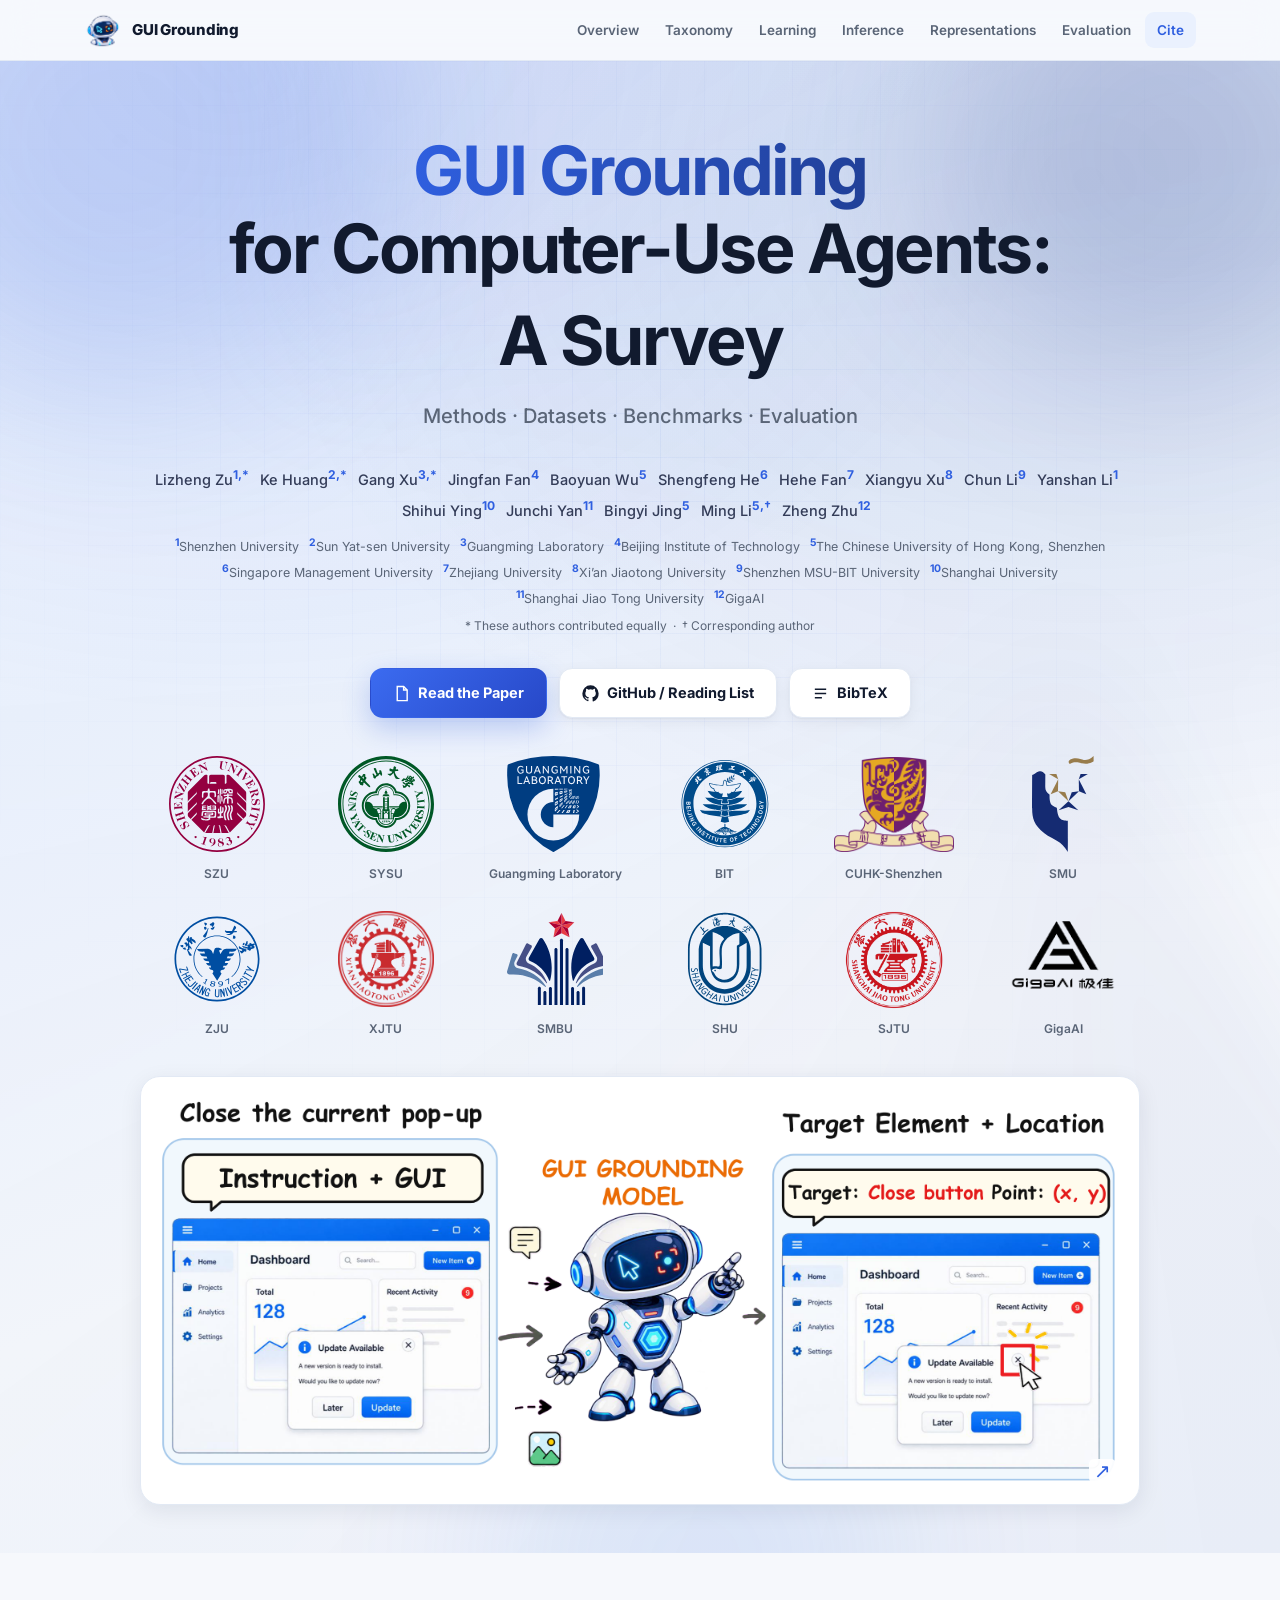
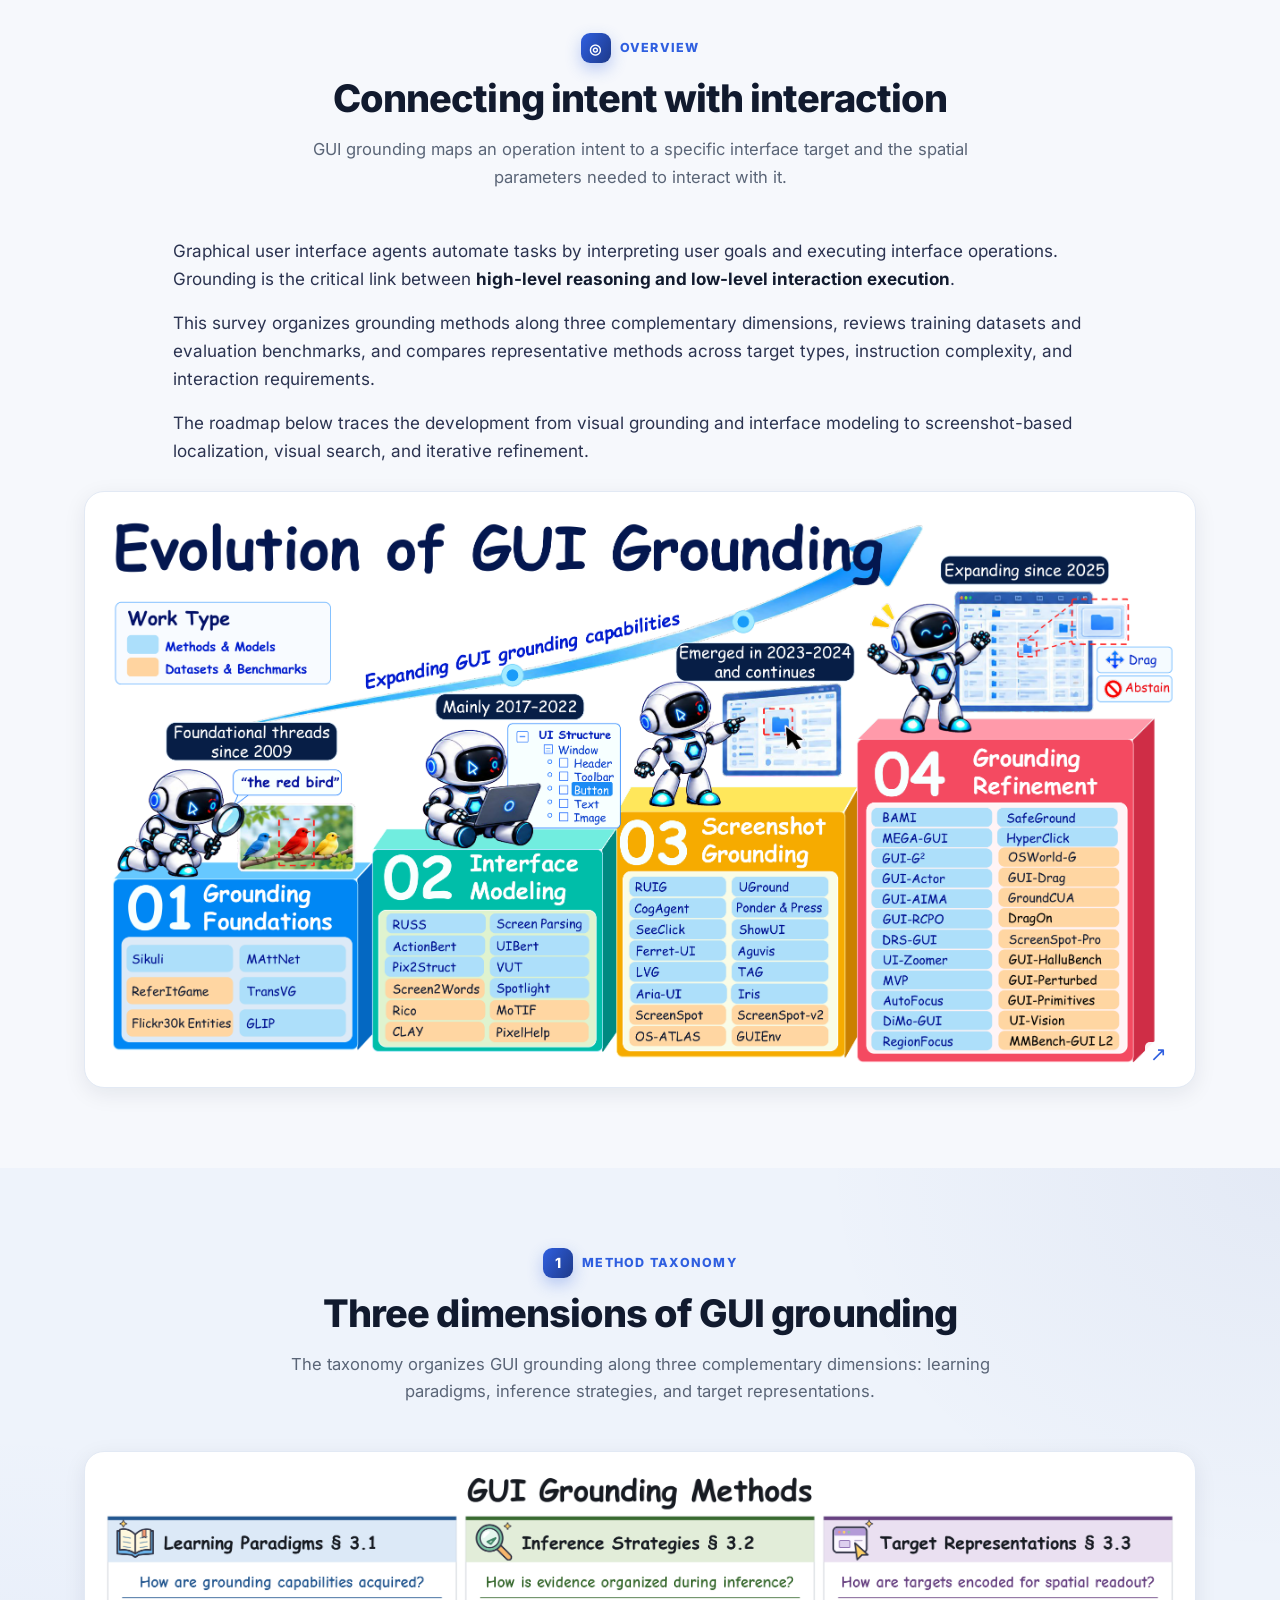
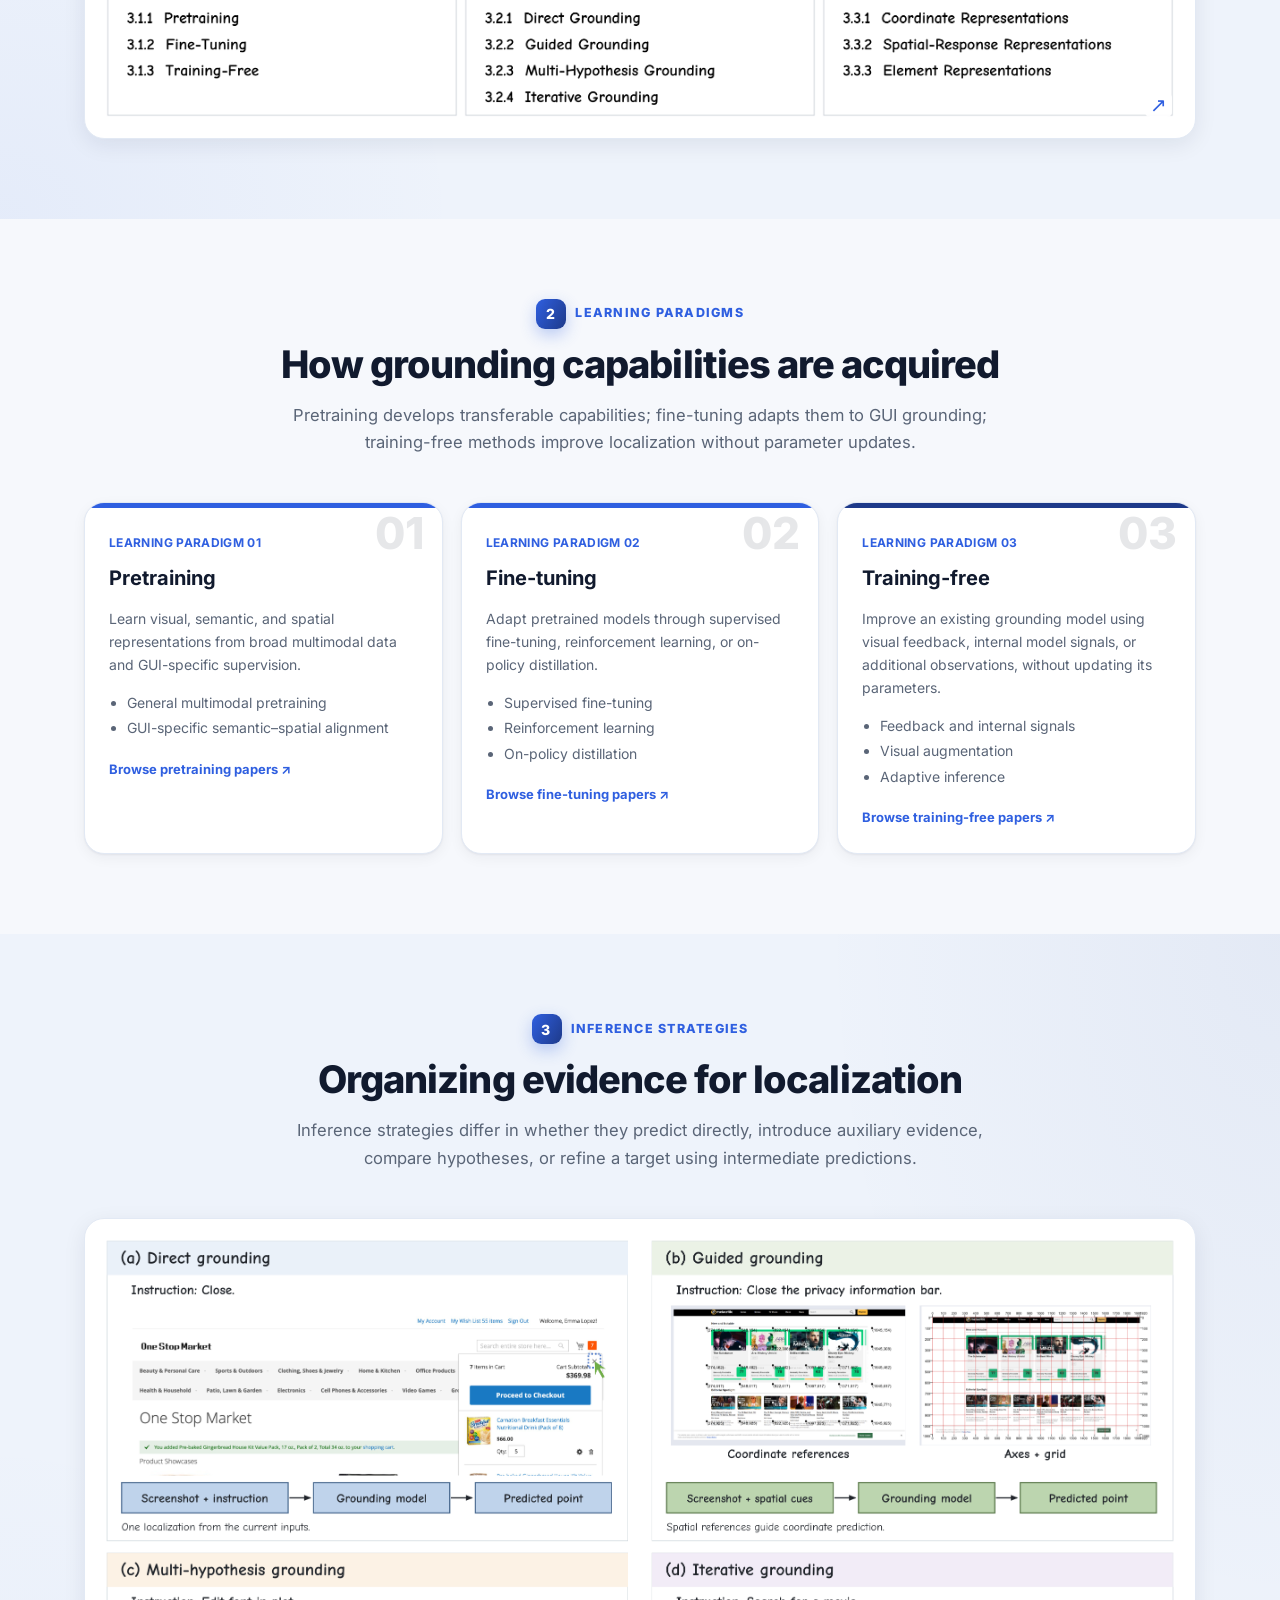
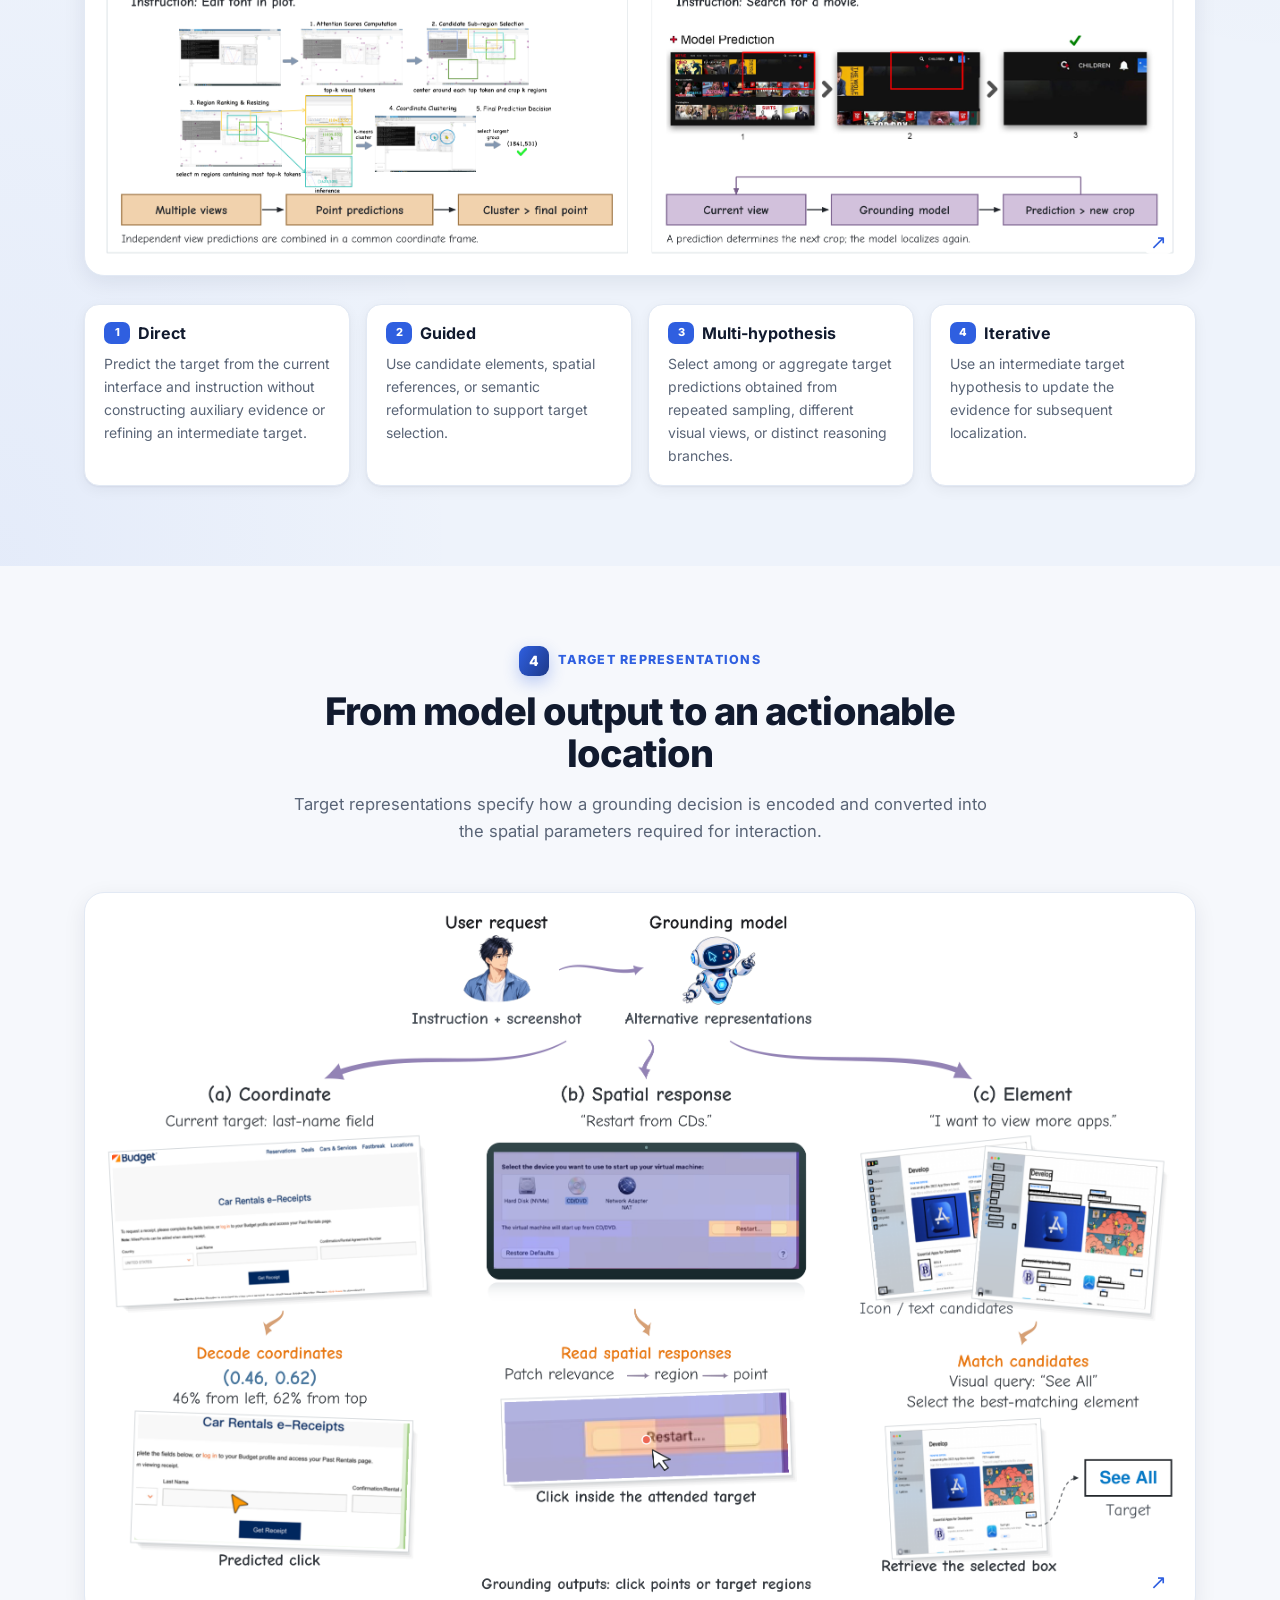
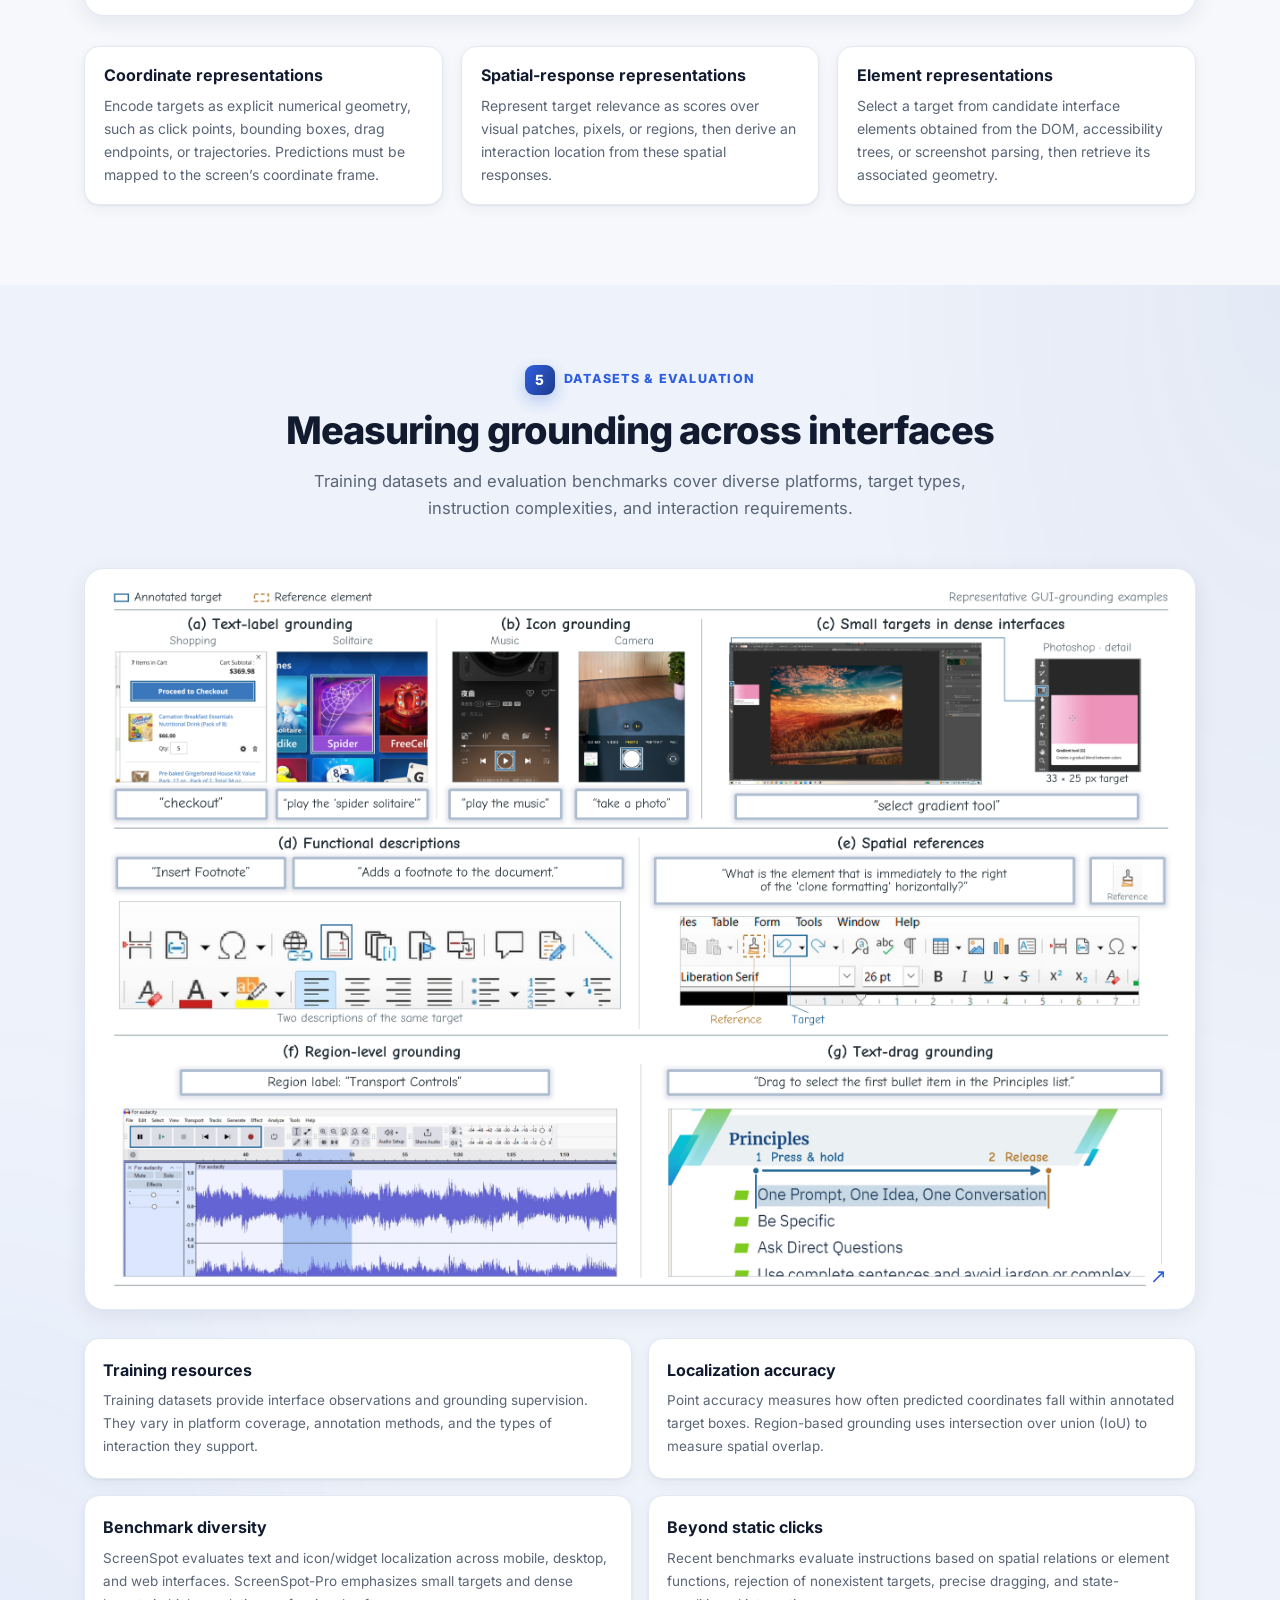
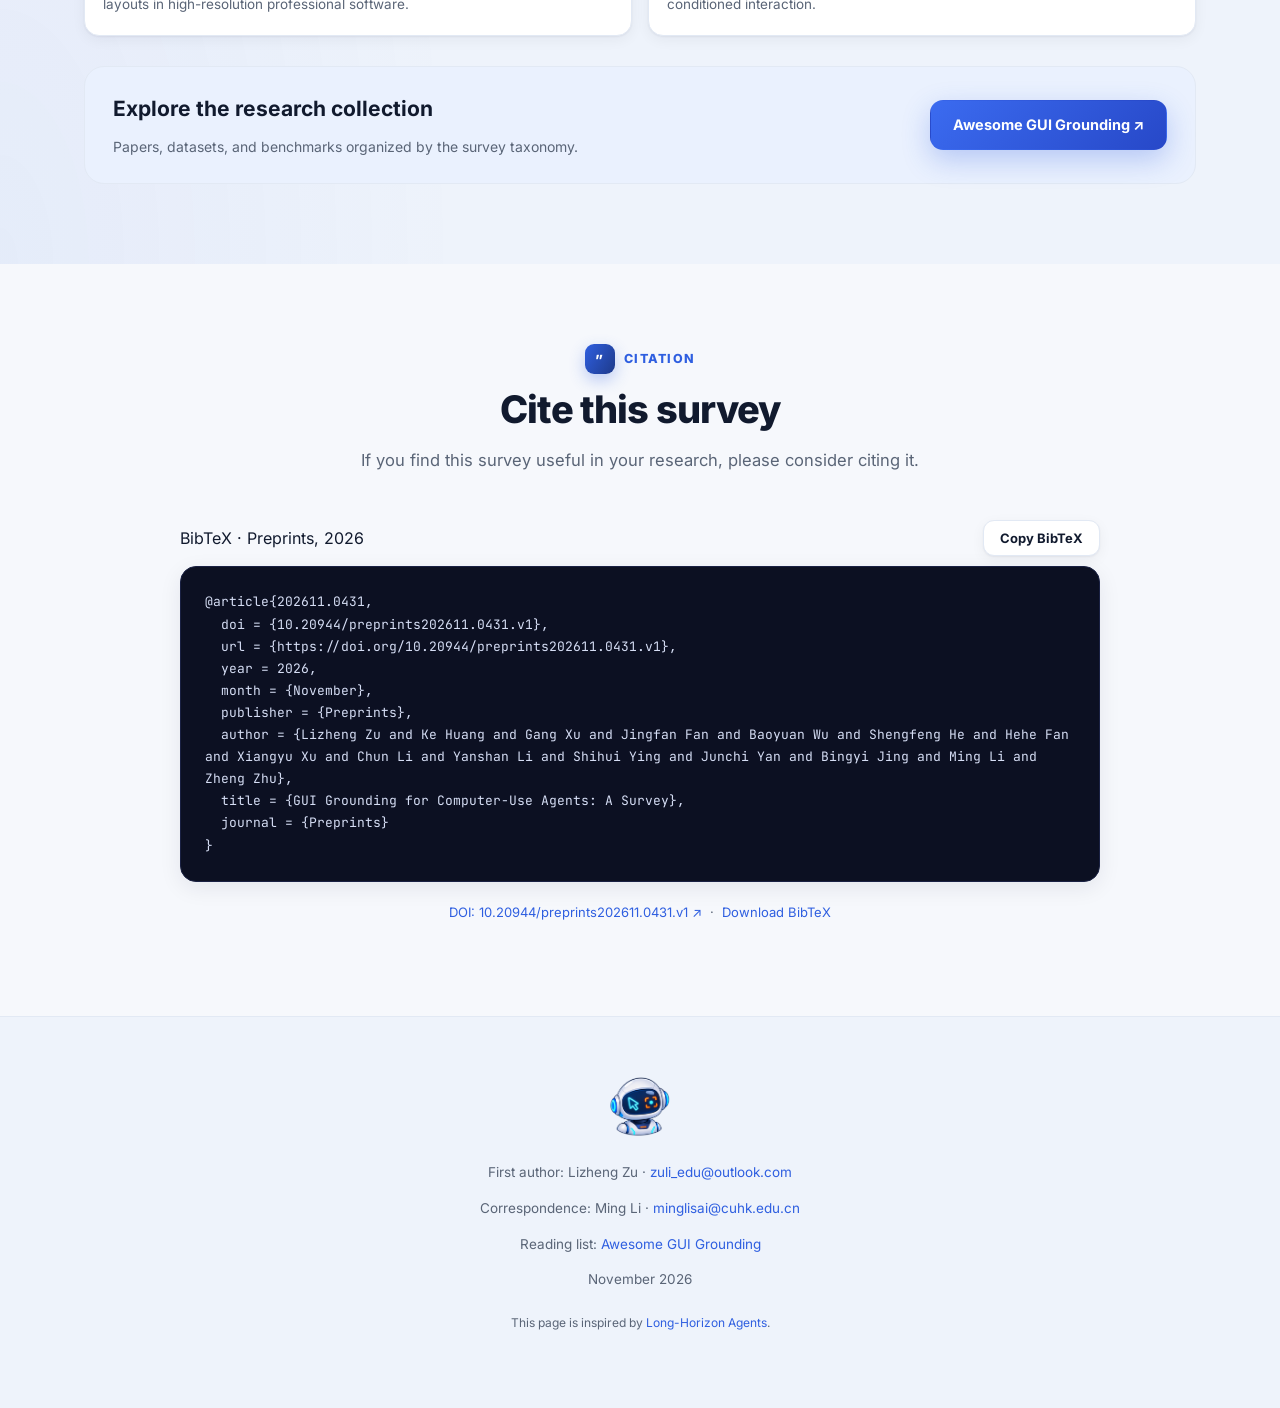
==== commit 4a1b63a7: "Publish GUI Grounding Survey project website" ====
--- a/index.html
+++ b/index.html
@@ -424,7 +424,7 @@
   author = {Lizheng Zu and Ke Huang and Gang Xu and Jingfan Fan and Baoyuan Wu and Shengfeng He and Hehe Fan and Xiangyu Xu and Chun Li and Yanshan Li and Shihui Ying and Junchi Yan and Bingyi Jing and Ming Li and Zheng Zhu},
   title = {GUI Grounding for Computer-Use Agents: A Survey},
   journal = {Preprints}
-}</pre></div><p class="citation-note"><a href="https://doi.org/10.20944/preprints202611.0431.v1">DOI: 10.20944/preprints202611.0431.v1 ↗</a>  ·  <a download="" href="citation.bib">Download BibTeX</a></p></div></section></main><footer><div class="wrap"><div class="logos"><img alt="GUI Grounding Survey" height="72" src="assets/robot-mark.png" width="72"/></div><p>Correspondence: <a href="mailto:minglisai@cuhk.edu.cn">minglisai@cuhk.edu.cn</a></p><p>Reading list: <a href="https://github.com/OmniAI-Lab-CUHKSZ/Awesome-GUI-Grounding">Awesome GUI Grounding</a></p><p>November 2026</p><p class="design-credit">Page design inspired by <a href="https://long-horizon-agents.github.io/">Long-Horizon Agents</a>.</p></div></footer><dialog aria-labelledby="figure-label" class="lightbox"><div class="lightbox-bar"><span id="figure-label"></span><button aria-label="Close figure" class="lightbox-close" type="button">×</button></div><img alt=""/></dialog><script>
+}</pre></div><p class="citation-note"><a href="https://doi.org/10.20944/preprints202611.0431.v1">DOI: 10.20944/preprints202611.0431.v1 ↗</a>  ·  <a download="" href="citation.bib">Download BibTeX</a></p></div></section></main><footer><div class="wrap"><div class="logos"><img alt="GUI Grounding Survey" height="72" src="assets/robot-mark.png" width="72"/></div><p>First author: Lizheng Zu · <a href="mailto:zuli_edu@outlook.com">zuli_edu@outlook.com</a></p><p>Correspondence: Ming Li · <a href="mailto:minglisai@cuhk.edu.cn">minglisai@cuhk.edu.cn</a></p><p>Reading list: <a href="https://github.com/OmniAI-Lab-CUHKSZ/Awesome-GUI-Grounding">Awesome GUI Grounding</a></p><p>November 2026</p><p class="design-credit">This page is inspired by <a href="https://long-horizon-agents.github.io/">Long-Horizon Agents</a>.</p></div></footer><dialog aria-labelledby="figure-label" class="lightbox"><div class="lightbox-bar"><span id="figure-label"></span><button aria-label="Close figure" class="lightbox-close" type="button">×</button></div><img alt=""/></dialog><script>
   (function(){
     if(!window.matchMedia('(hover:hover) and (pointer:fine)').matches || window.matchMedia('(prefers-reduced-motion:reduce)').matches)return;
     var canvas=document.querySelector('.cursor-comet');
